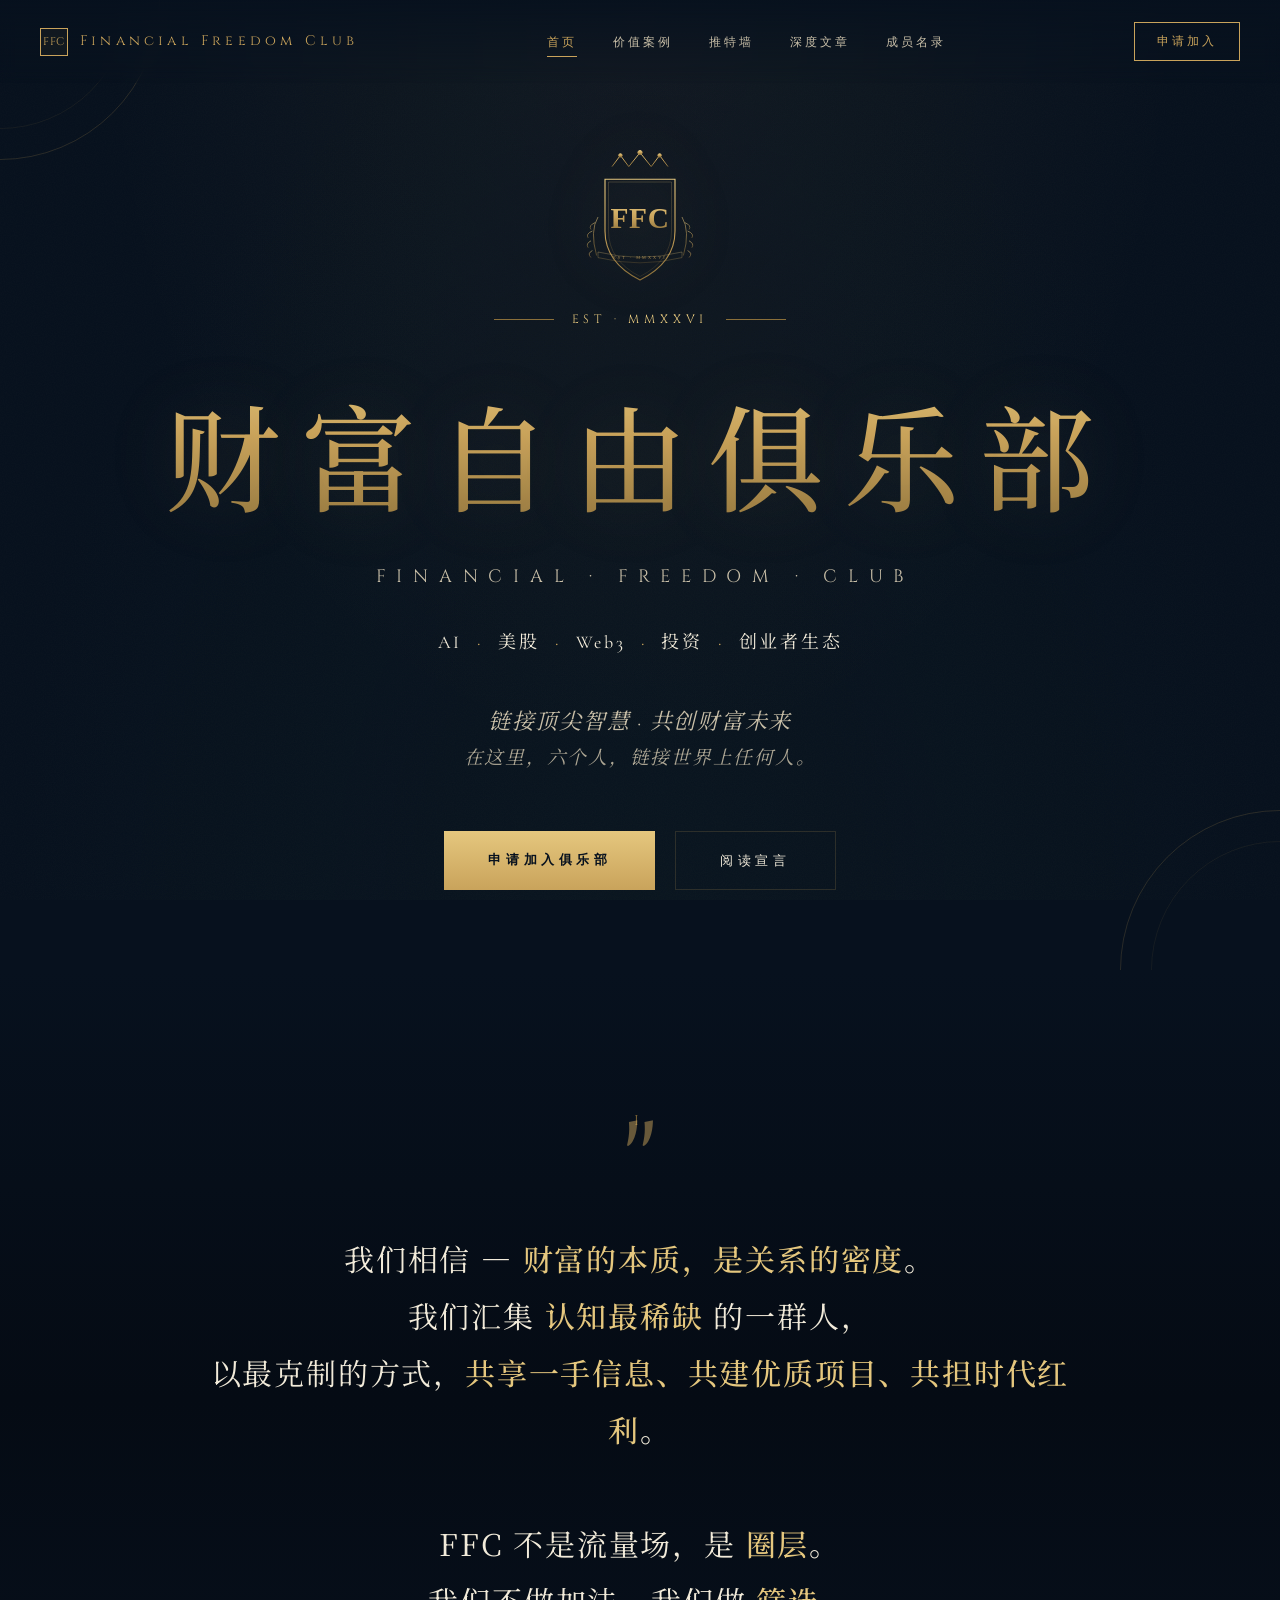
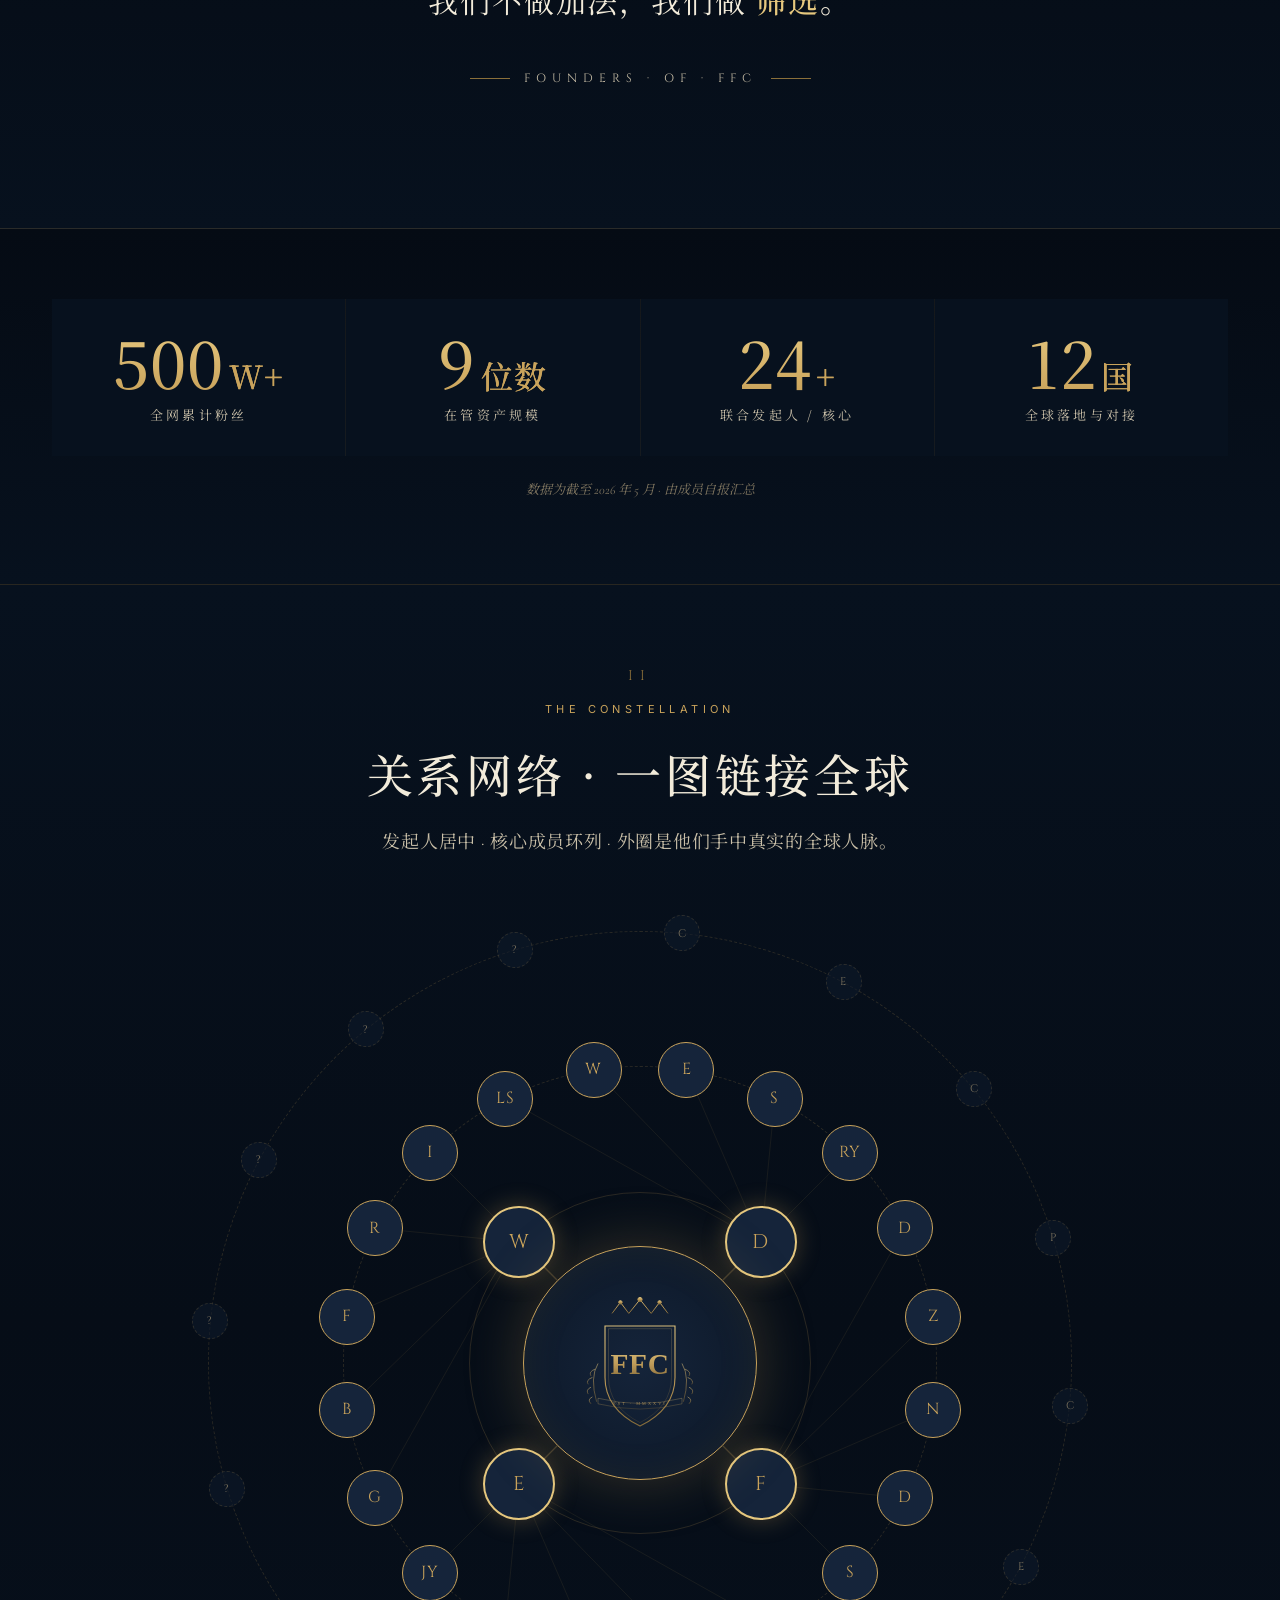
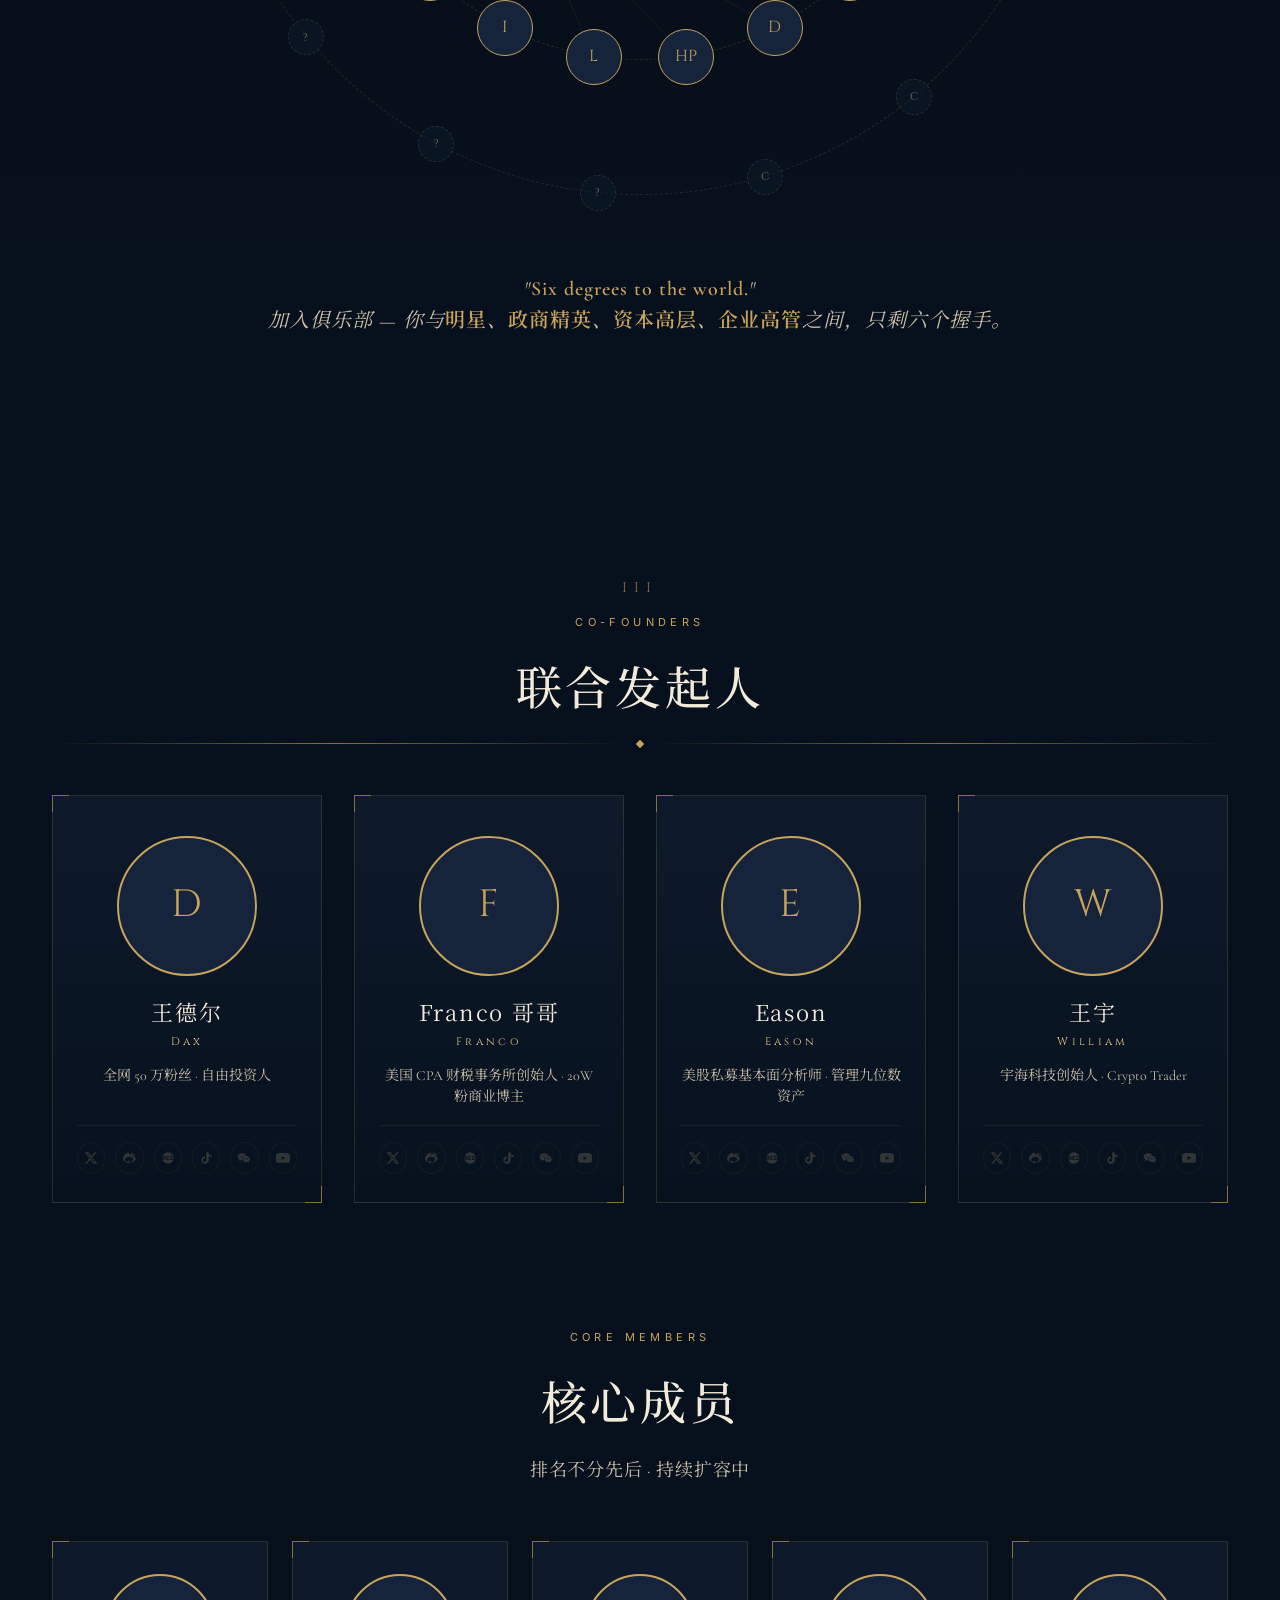
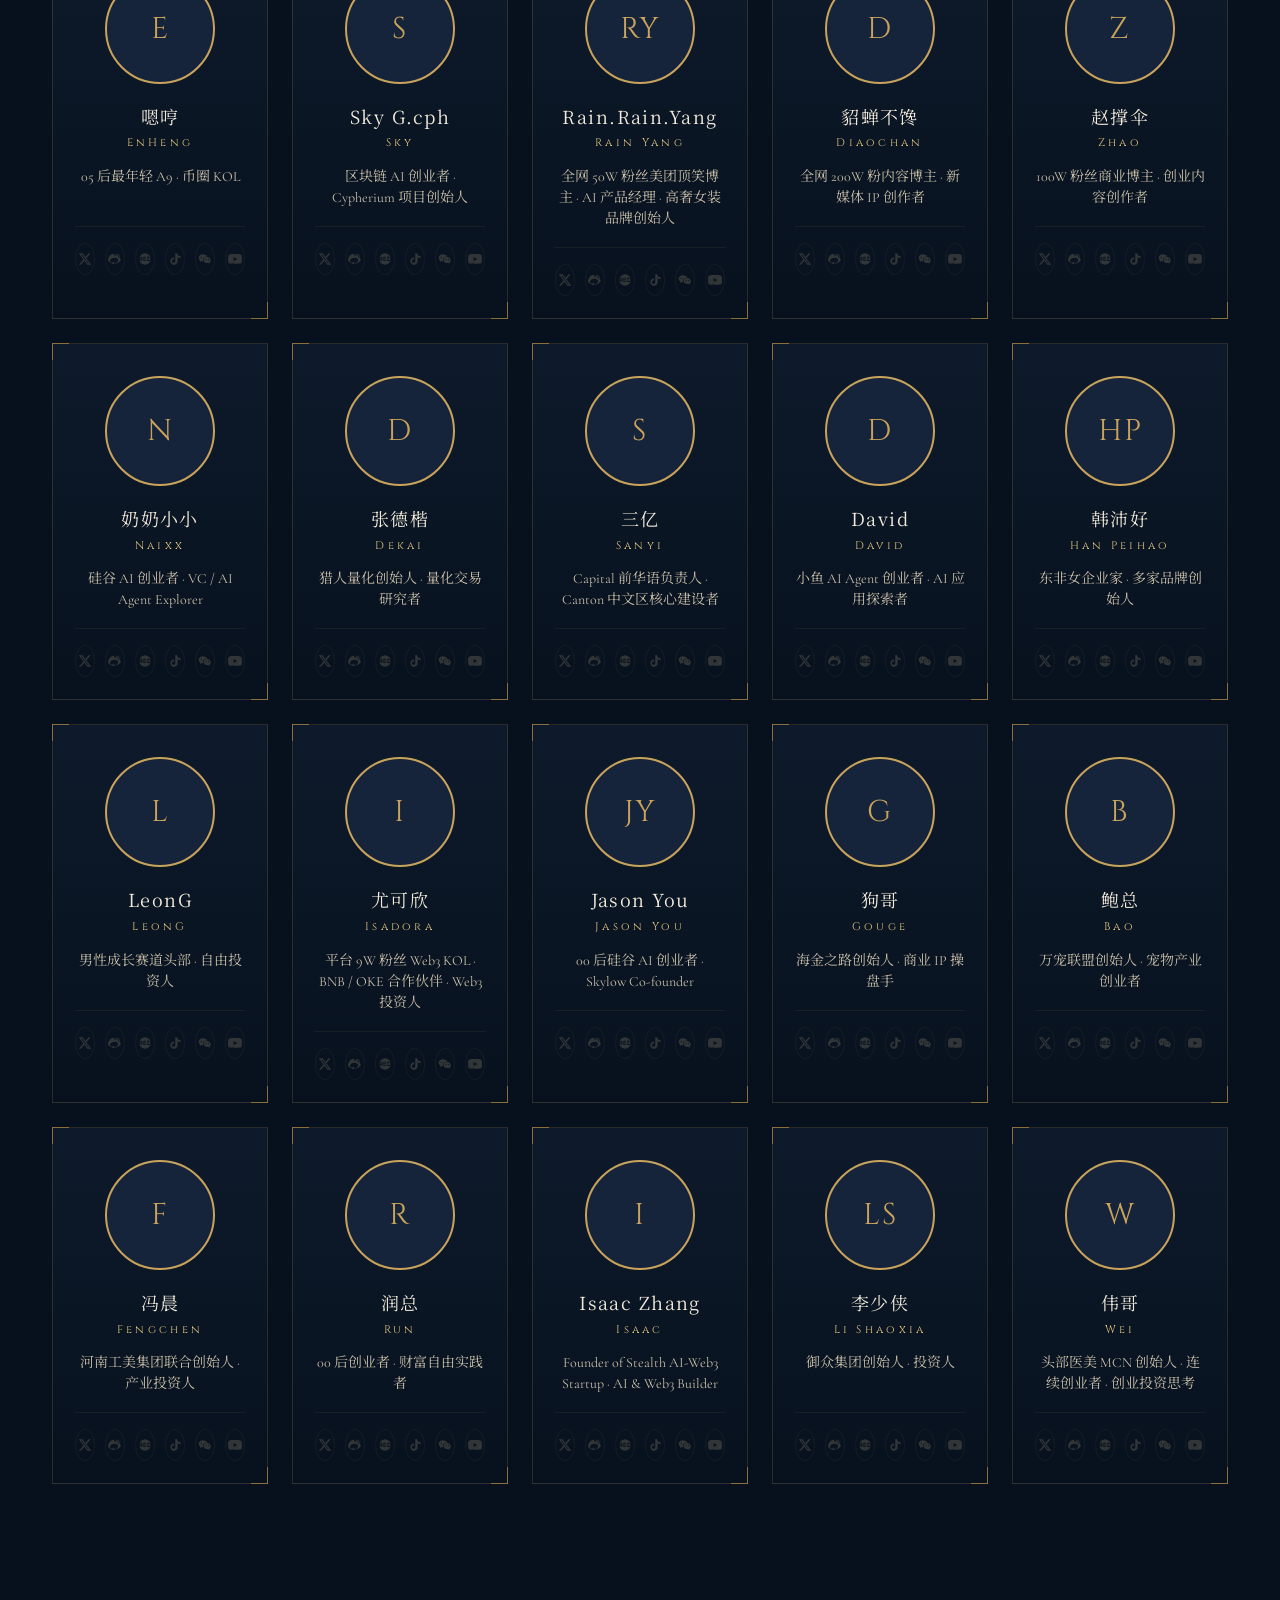
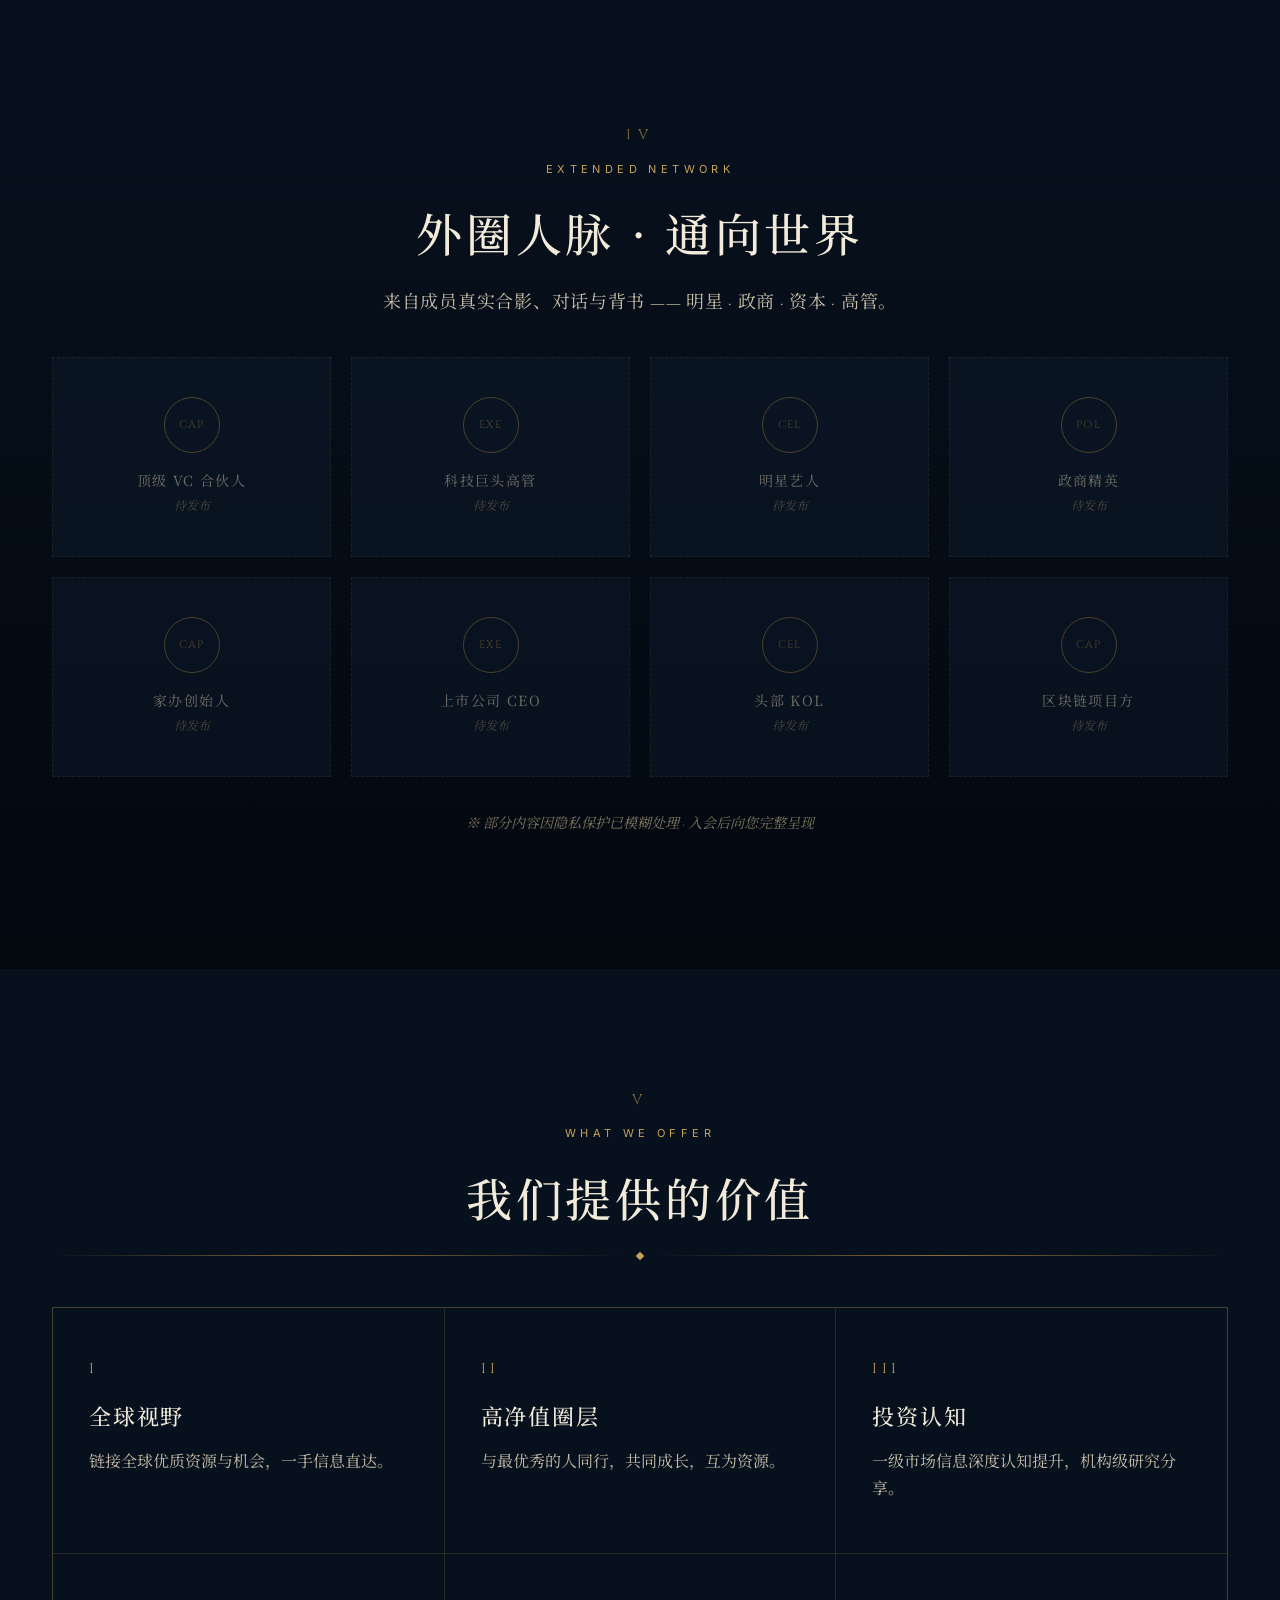
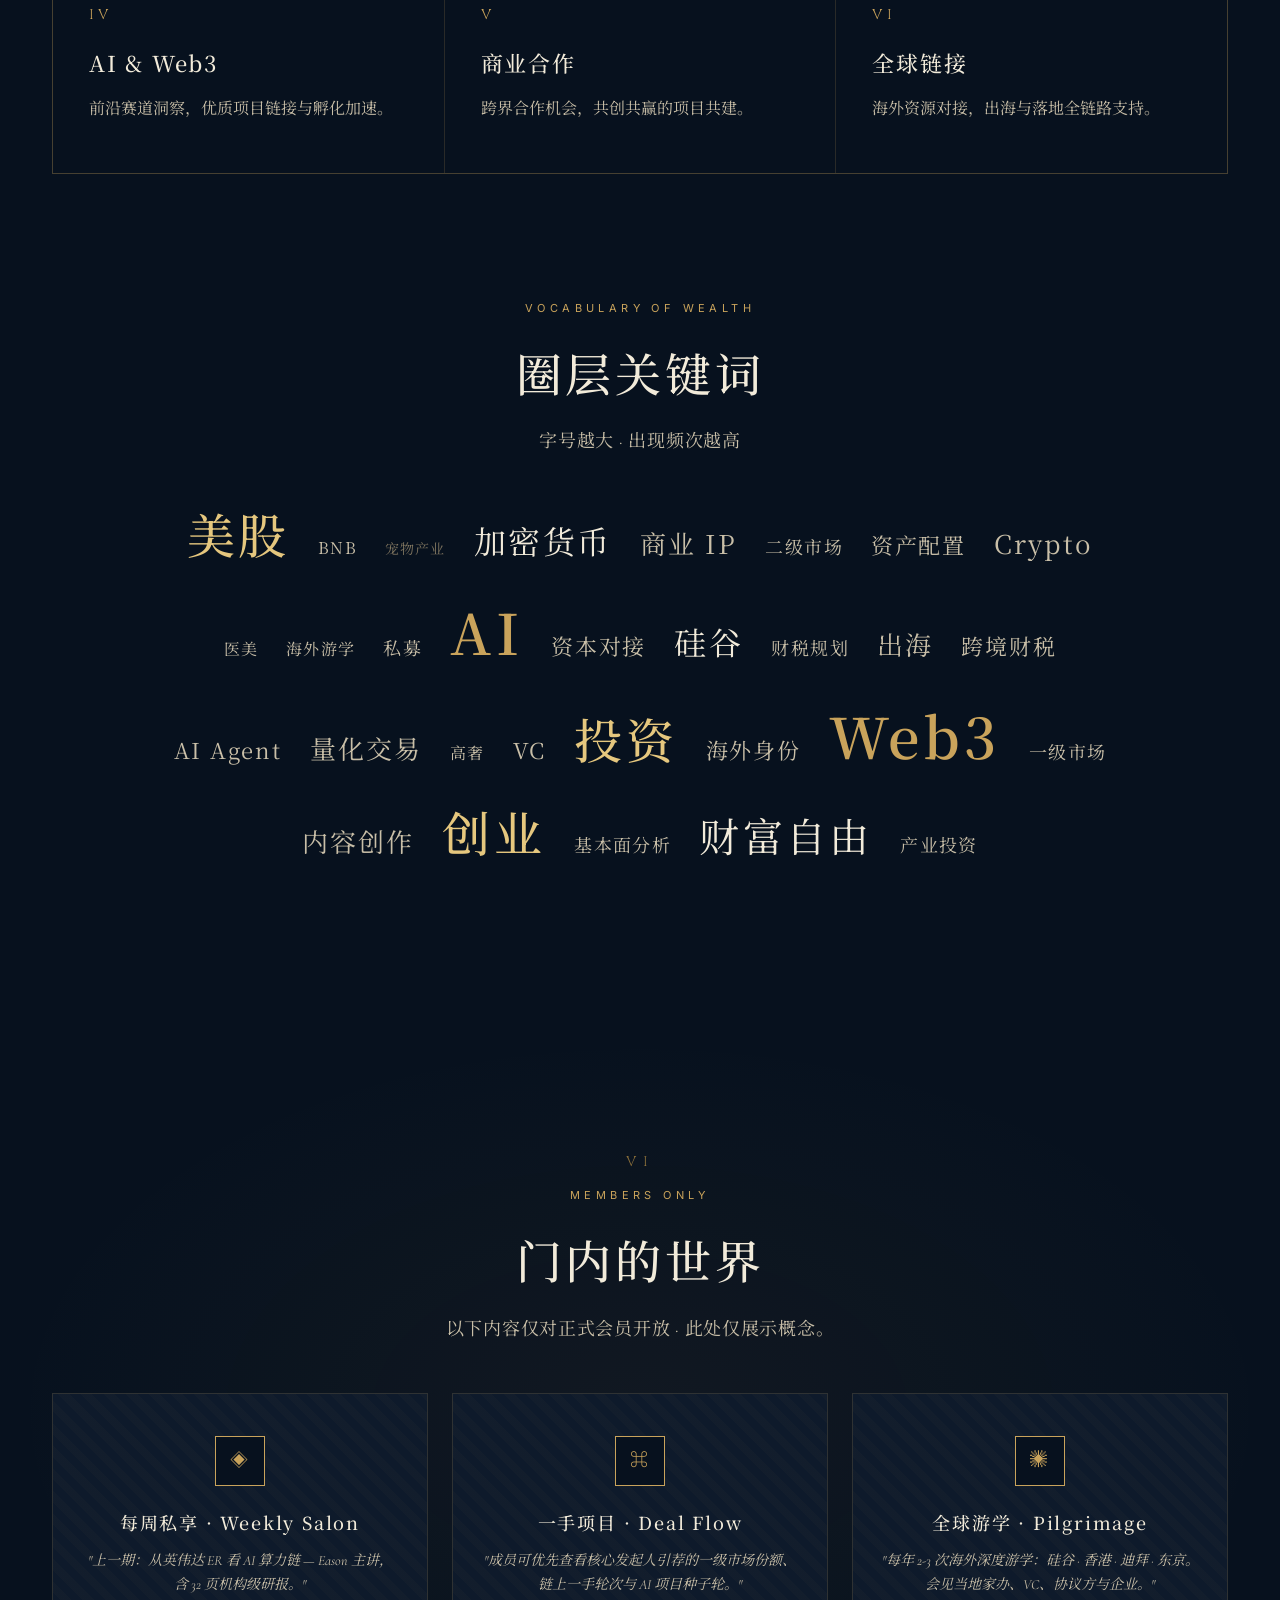
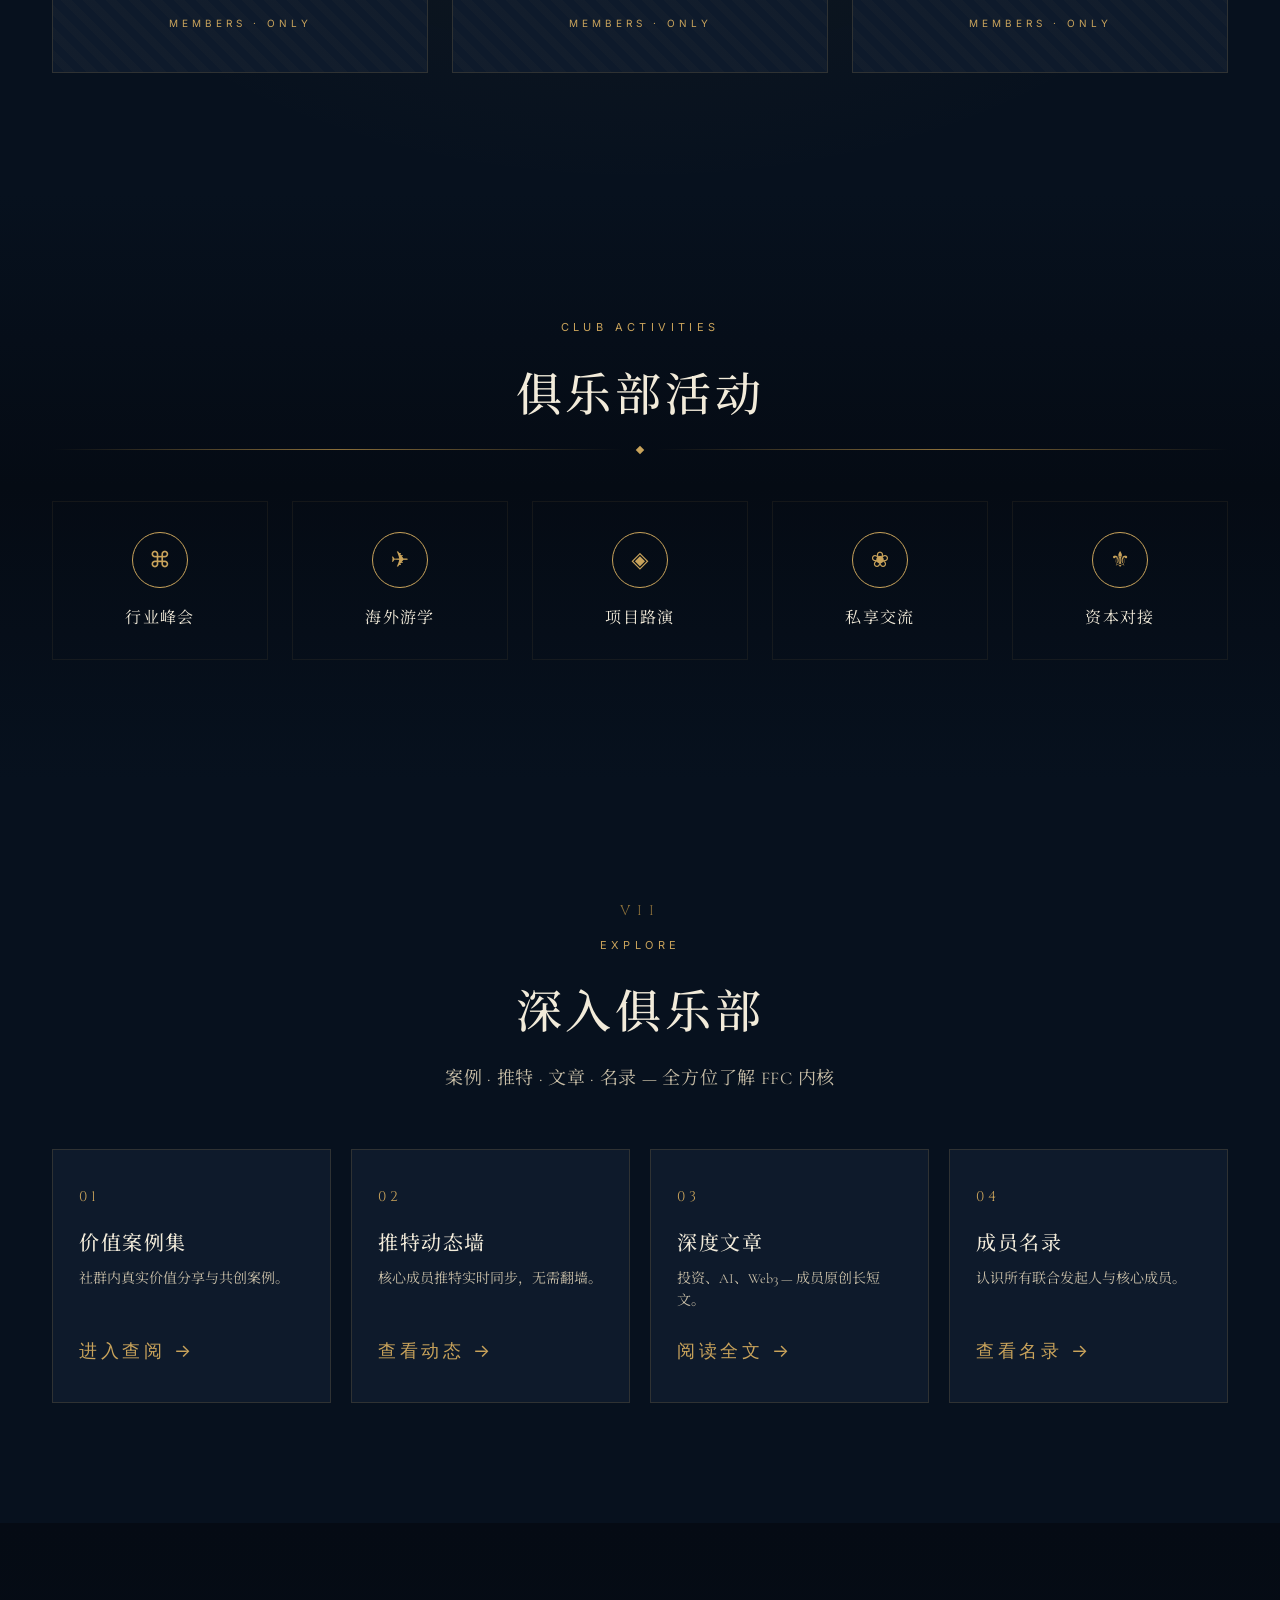
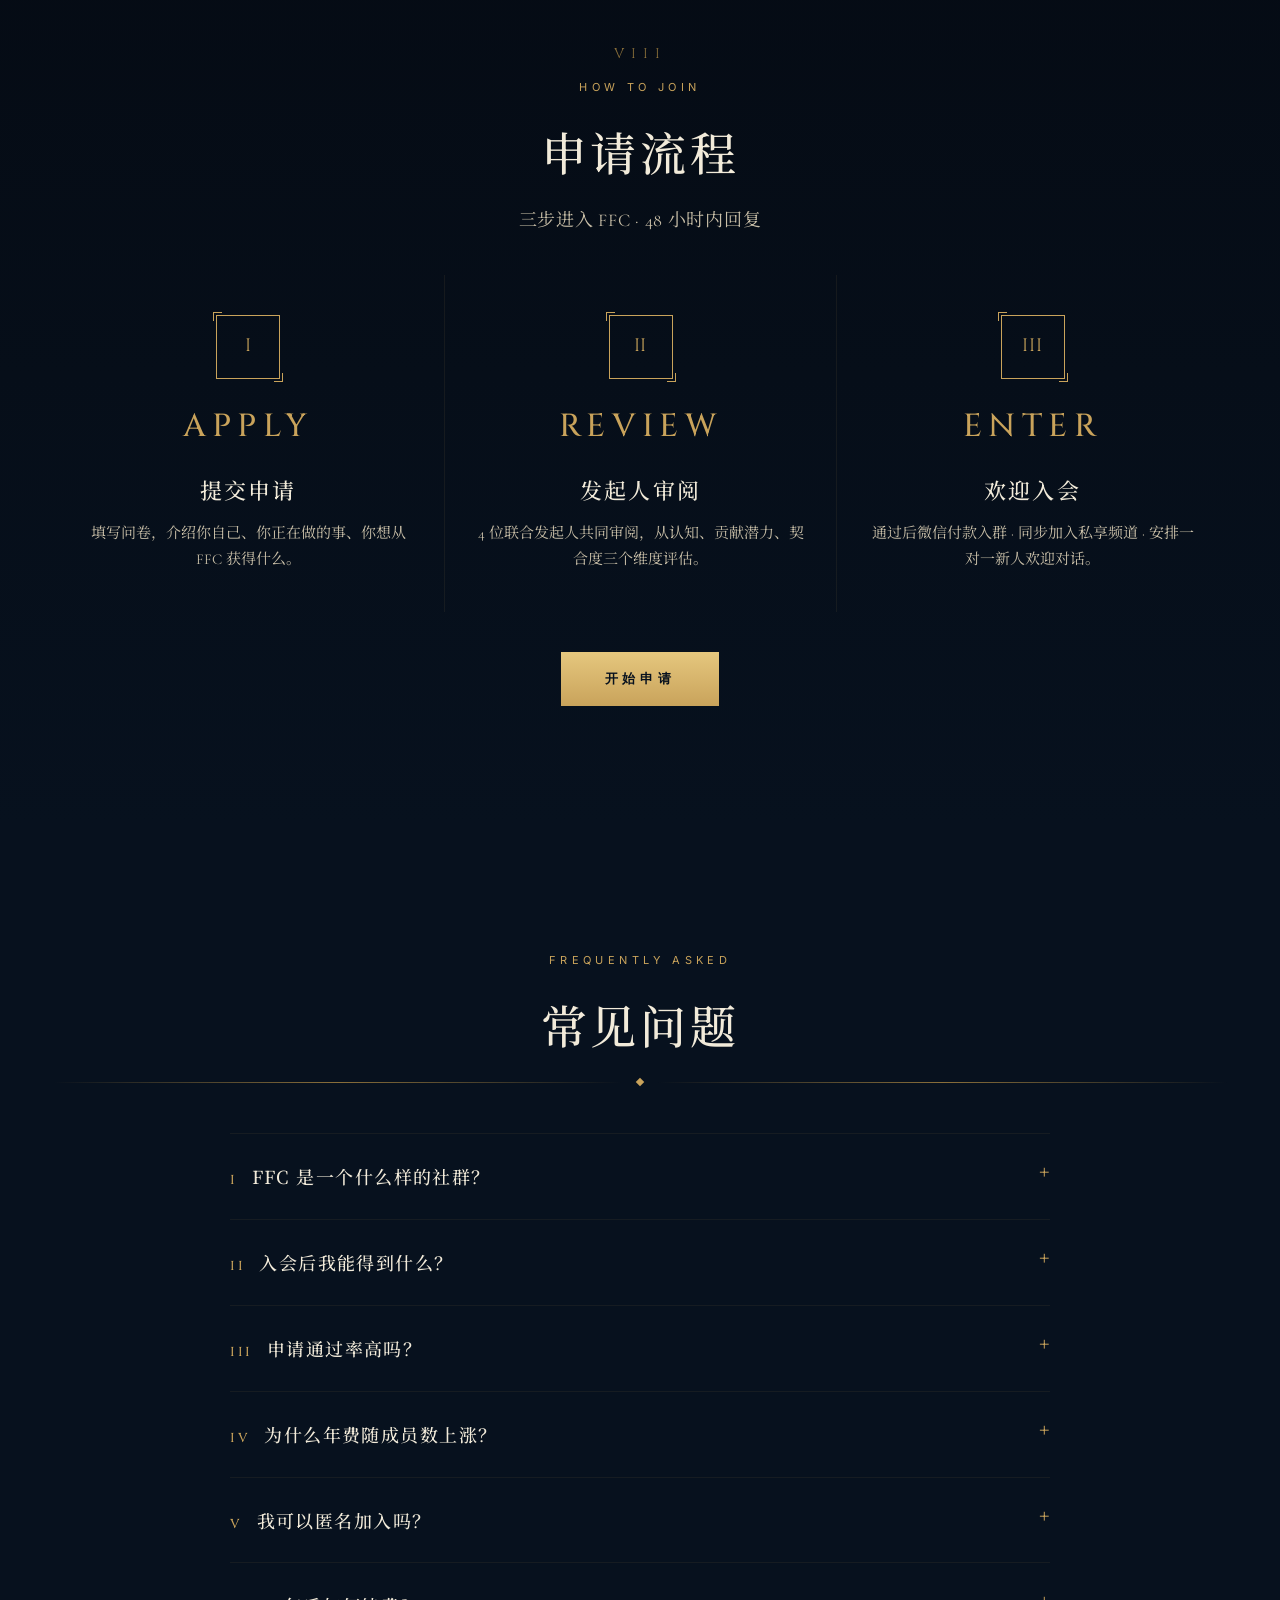
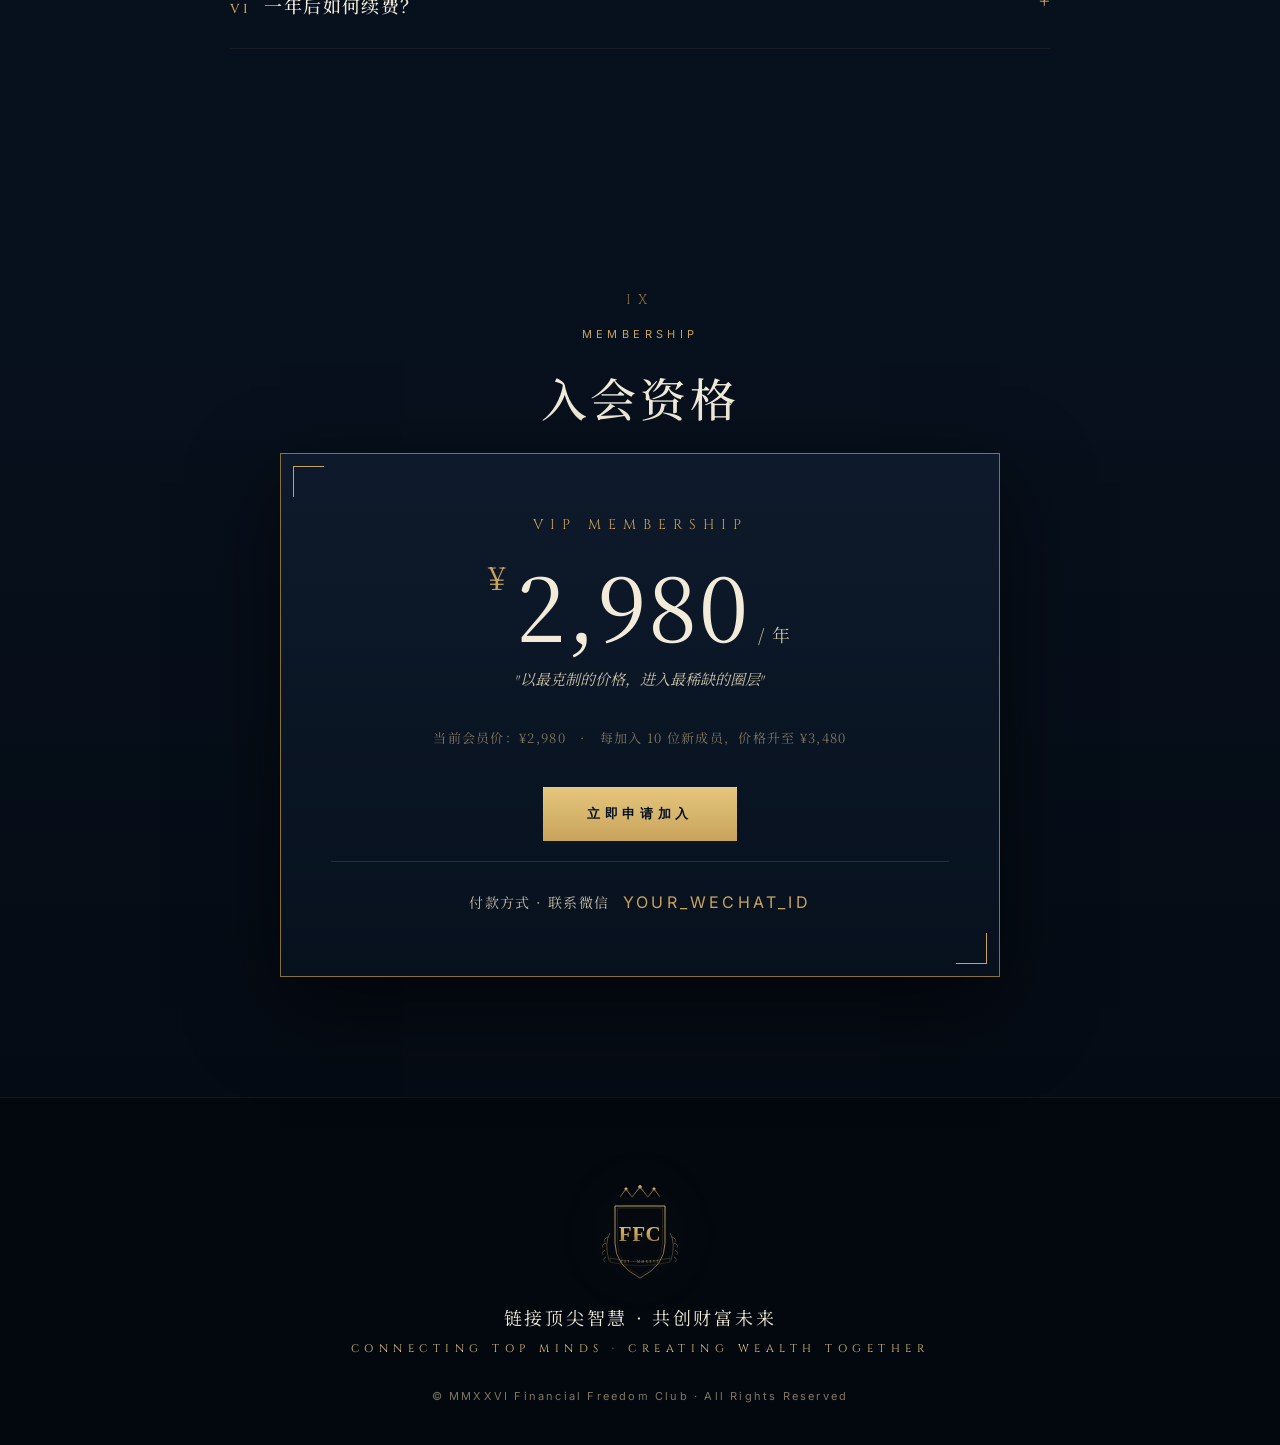
==== index.html @ 44ab6e39 "Initial commit: FFC landing page v1" ====
<!DOCTYPE html>
<html lang="zh-CN">
<head>
<meta charset="UTF-8" />
<meta name="viewport" content="width=device-width, initial-scale=1.0, viewport-fit=cover" />
<title>财富自由俱乐部 · Financial Freedom Club</title>
<meta name="description" content="AI · 美股 · Web3 · 投资 · 创业者生态 — 链接顶尖智慧，共创财富未来。六个人，链接世界上任何人。" />
<meta property="og:title" content="财富自由俱乐部 · Financial Freedom Club" />
<meta property="og:description" content="加入 FFC，六个人链接世界上任何人。" />
<meta property="og:type" content="website" />
<link rel="icon" type="image/svg+xml" href="assets/favicon.svg" />
<link rel="preconnect" href="https://fonts.googleapis.com">
<link rel="preconnect" href="https://fonts.gstatic.com" crossorigin>
<link href="https://fonts.googleapis.com/css2?family=Cinzel:wght@400;500;600&family=Cormorant+Garamond:ital,wght@0,400;0,500;0,600;1,400;1,500&family=Inter:wght@400;500;600&family=Noto+Serif+SC:wght@400;500;600;700&display=swap" rel="stylesheet">
<link rel="stylesheet" href="assets/style.css" />
<link rel="stylesheet" href="assets/subpage.css" />
</head>
<body>

<div class="bg-grain"></div>

<!-- ============ NAV (shared across views) ============ -->
<nav id="nav" class="nav">
  <a href="#home" class="nav-brand" style="text-decoration:none;">
    <div class="nav-brand-mark">FFC</div>
    <span>Financial Freedom Club</span>
  </a>
  <div class="nav-links">
    <a href="#home">首页</a>
    <a href="#cases">价值案例</a>
    <a href="#twitter">推特墙</a>
    <a href="#articles">深度文章</a>
    <a href="#members">成员名录</a>
  </div>
  <button class="nav-cta" data-apply>申请加入</button>
  <button class="nav-burger" aria-label="menu">☰</button>
</nav>

<!-- ============================================================ -->
<!-- VIEW: HOME                                                    -->
<!-- ============================================================ -->
<div class="view" data-view="home">

<!-- HERO -->
<section class="hero">
  <div class="hero-flourish tl"></div>
  <div class="hero-flourish br"></div>
  <div class="container">
    <img src="assets/crest.svg" alt="FFC Crest" class="crest crest--lg" />
    <div class="hero-line">
      <span class="rule"></span>
      <span style="font-family:var(--font-display);color:var(--gold-2);letter-spacing:0.4em;font-size:12px;">EST · MMXXVI</span>
      <span class="rule"></span>
    </div>
    <h1 class="hero-title">财富自由俱乐部</h1>
    <div class="hero-en">FINANCIAL · FREEDOM · CLUB</div>
    <div class="hero-tags">
      <span>AI</span><span>美股</span><span>Web3</span><span>投资</span><span>创业者生态</span>
    </div>
    <p class="hero-tagline">
      链接顶尖智慧 · 共创财富未来<br/>
      <span style="font-size:0.85em;opacity:0.85;">在这里，六个人，链接世界上任何人。</span>
    </p>
    <div class="hero-ctas">
      <button class="btn-gold" data-apply>申请加入俱乐部</button>
      <a href="#manifesto" class="btn-ghost">阅读宣言</a>
    </div>
  </div>
</section>

<!-- MANIFESTO -->
<section class="manifesto" id="manifesto">
  <div class="container">
    <div class="manifesto-inner">
      <div class="roman-marker">I</div>
      <div class="manifesto-quote-mark">"</div>
      <p class="manifesto-body">
        我们相信 — <em>财富的本质，是关系的密度</em>。<br/>
        我们汇集 <em>认知最稀缺</em> 的一群人，<br/>
        以最克制的方式，<em>共享一手信息、共建优质项目、共担时代红利</em>。<br/><br/>
        FFC 不是流量场，是 <em>圈层</em>。<br/>
        我们不做加法，我们做 <em>筛选</em>。
      </p>
      <div class="manifesto-sig">FOUNDERS · OF · FFC</div>
    </div>
  </div>
</section>

<!-- STAT STRIP -->
<section class="stat-strip">
  <div class="container">
    <div class="stat-grid">
      <div class="stat-cell">
        <div class="stat-num">500<span class="sm">W+</span></div>
        <div class="stat-label">全网累计粉丝</div>
      </div>
      <div class="stat-cell">
        <div class="stat-num">9<span class="sm">位数</span></div>
        <div class="stat-label">在管资产规模</div>
      </div>
      <div class="stat-cell">
        <div class="stat-num">24<span class="sm">+</span></div>
        <div class="stat-label">联合发起人 / 核心</div>
      </div>
      <div class="stat-cell">
        <div class="stat-num">12<span class="sm">国</span></div>
        <div class="stat-label">全球落地与对接</div>
      </div>
    </div>
    <p style="text-align:center;margin-top:24px;font-family:var(--font-serif);font-style:italic;color:var(--bone-3);font-size:13px;">
      数据为截至 2026 年 5 月 · 由成员自报汇总
    </p>
  </div>
</section>

<!-- NETWORK -->
<section class="network" id="network">
  <div class="container">
    <div style="text-align:center;">
      <div class="roman-marker">II</div>
      <div class="section-eyebrow">The Constellation</div>
      <h2 class="section-title">关系网络 · 一图链接全球</h2>
      <p class="section-sub" style="margin:0 auto 56px;">
        发起人居中 · 核心成员环列 · 外圈是他们手中真实的全球人脉。
      </p>
    </div>
    <div class="network-stage" id="network-stage">
      <div class="orbit orbit--inner"></div>
      <div class="orbit orbit--mid"></div>
      <div class="orbit orbit--outer"></div>
      <div class="network-center">
        <img src="assets/crest.svg" alt="" style="width:60%;opacity:0.95;" />
      </div>
    </div>
    <p class="six-degrees">
      "<strong>Six degrees to the world.</strong>"<br/>
      加入俱乐部 — 你与<strong>明星</strong>、<strong>政商精英</strong>、<strong>资本高层</strong>、<strong>企业高管</strong>之间，只剩六个握手。
    </p>
  </div>
</section>

<!-- FOUNDERS -->
<section id="founders">
  <div class="container">
    <div style="text-align:center;">
      <div class="roman-marker">III</div>
      <div class="section-eyebrow">Co-Founders</div>
      <h2 class="section-title">联合发起人</h2>
      <div class="divider-ornament"><span class="diamond"></span></div>
    </div>
    <div class="founders-grid" id="founders-grid"></div>
  </div>
</section>

<!-- MEMBERS -->
<section id="members" style="padding-top:0;">
  <div class="container">
    <div style="text-align:center;">
      <div class="section-eyebrow">Core Members</div>
      <h2 class="section-title">核心成员</h2>
      <p class="section-sub" style="margin:0 auto 56px;">排名不分先后 · 持续扩容中</p>
    </div>
    <div class="members-grid" id="members-grid"></div>
  </div>
</section>

<!-- CONNECTIONS -->
<section class="connections-section" id="connections">
  <div class="container">
    <div style="text-align:center;">
      <div class="roman-marker">IV</div>
      <div class="section-eyebrow">Extended Network</div>
      <h2 class="section-title">外圈人脉 · 通向世界</h2>
      <p class="section-sub" style="margin:0 auto;">
        来自成员真实合影、对话与背书 —— 明星 · 政商 · 资本 · 高管。
      </p>
    </div>
    <div class="connections-grid" id="connections-grid"></div>
    <p style="text-align:center;margin-top:36px;color:var(--bone-3);font-family:var(--font-serif);font-style:italic;font-size:14px;">
      ※ 部分内容因隐私保护已模糊处理 · 入会后向您完整呈现
    </p>
  </div>
</section>

<!-- VALUE -->
<section id="value">
  <div class="container">
    <div style="text-align:center;">
      <div class="roman-marker">V</div>
      <div class="section-eyebrow">What We Offer</div>
      <h2 class="section-title">我们提供的价值</h2>
      <div class="divider-ornament"><span class="diamond"></span></div>
    </div>
    <div class="value-grid">
      <div class="value-cell"><div class="num">I</div><h3>全球视野</h3><p>链接全球优质资源与机会，一手信息直达。</p></div>
      <div class="value-cell"><div class="num">II</div><h3>高净值圈层</h3><p>与最优秀的人同行，共同成长，互为资源。</p></div>
      <div class="value-cell"><div class="num">III</div><h3>投资认知</h3><p>一级市场信息深度认知提升，机构级研究分享。</p></div>
      <div class="value-cell"><div class="num">IV</div><h3>AI & Web3</h3><p>前沿赛道洞察，优质项目链接与孵化加速。</p></div>
      <div class="value-cell"><div class="num">V</div><h3>商业合作</h3><p>跨界合作机会，共创共赢的项目共建。</p></div>
      <div class="value-cell"><div class="num">VI</div><h3>全球链接</h3><p>海外资源对接，出海与落地全链路支持。</p></div>
    </div>
  </div>
</section>

<!-- KEYWORDS -->
<section style="padding-top:0;">
  <div class="container">
    <div style="text-align:center;">
      <div class="section-eyebrow">Vocabulary of Wealth</div>
      <h2 class="section-title">圈层关键词</h2>
      <p class="section-sub" style="margin:0 auto 0;">字号越大 · 出现频次越高</p>
    </div>
    <div class="keywords-cloud" id="keywords-cloud"></div>
  </div>
</section>

<!-- BEHIND THE DOORS -->
<section class="locked-section">
  <div class="container">
    <div style="text-align:center;">
      <div class="roman-marker">VI</div>
      <div class="section-eyebrow">Members Only</div>
      <h2 class="section-title">门内的世界</h2>
      <p class="section-sub" style="margin:0 auto;">以下内容仅对正式会员开放 · 此处仅展示概念。</p>
    </div>
    <div class="locked-grid">
      <div class="locked-card">
        <div class="lock-ico">◈</div>
        <h4>每周私享 · Weekly Salon</h4>
        <p class="tease">"上一期：从英伟达 ER 看 AI 算力链 — Eason 主讲，含 32 页机构级研报。"</p>
        <div class="members-only">MEMBERS · ONLY</div>
      </div>
      <div class="locked-card">
        <div class="lock-ico">⌘</div>
        <h4>一手项目 · Deal Flow</h4>
        <p class="tease">"成员可优先查看核心发起人引荐的一级市场份额、链上一手轮次与 AI 项目种子轮。"</p>
        <div class="members-only">MEMBERS · ONLY</div>
      </div>
      <div class="locked-card">
        <div class="lock-ico">✺</div>
        <h4>全球游学 · Pilgrimage</h4>
        <p class="tease">"每年 2-3 次海外深度游学：硅谷 · 香港 · 迪拜 · 东京。会见当地家办、VC、协议方与企业。"</p>
        <div class="members-only">MEMBERS · ONLY</div>
      </div>
    </div>
  </div>
</section>

<!-- ACTIVITIES -->
<section style="background:linear-gradient(180deg,var(--ink) 0%,#050B14 50%,var(--ink) 100%);">
  <div class="container">
    <div style="text-align:center;">
      <div class="section-eyebrow">Club Activities</div>
      <h2 class="section-title">俱乐部活动</h2>
      <div class="divider-ornament"><span class="diamond"></span></div>
    </div>
    <div class="activities">
      <div class="activity"><div class="ico">⌘</div><div class="name">行业峰会</div></div>
      <div class="activity"><div class="ico">✈</div><div class="name">海外游学</div></div>
      <div class="activity"><div class="ico">◈</div><div class="name">项目路演</div></div>
      <div class="activity"><div class="ico">❀</div><div class="name">私享交流</div></div>
      <div class="activity"><div class="ico">⚜</div><div class="name">资本对接</div></div>
    </div>
  </div>
</section>

<!-- QUICK NAV -->
<section id="explore">
  <div class="container">
    <div style="text-align:center;">
      <div class="roman-marker">VII</div>
      <div class="section-eyebrow">Explore</div>
      <h2 class="section-title">深入俱乐部</h2>
      <p class="section-sub" style="margin:0 auto 56px;">案例 · 推特 · 文章 · 名录 — 全方位了解 FFC 内核</p>
    </div>
    <div class="quicknav-grid" id="quicknav-grid"></div>
  </div>
</section>

<!-- APPLY PROCESS -->
<section style="background:linear-gradient(180deg,#050B14 0%, var(--ink) 100%);">
  <div class="container">
    <div style="text-align:center;">
      <div class="roman-marker">VIII</div>
      <div class="section-eyebrow">How to Join</div>
      <h2 class="section-title">申请流程</h2>
      <p class="section-sub" style="margin:0 auto 30px;">三步进入 FFC · 48 小时内回复</p>
    </div>
    <div class="process-grid">
      <div class="process-step">
        <div class="icon-frame">I</div><div class="roman">APPLY</div>
        <h4>提交申请</h4><p>填写问卷，介绍你自己、你正在做的事、你想从 FFC 获得什么。</p>
      </div>
      <div class="process-step">
        <div class="icon-frame">II</div><div class="roman">REVIEW</div>
        <h4>发起人审阅</h4><p>4 位联合发起人共同审阅，从认知、贡献潜力、契合度三个维度评估。</p>
      </div>
      <div class="process-step">
        <div class="icon-frame">III</div><div class="roman">ENTER</div>
        <h4>欢迎入会</h4><p>通过后微信付款入群 · 同步加入私享频道 · 安排一对一新人欢迎对话。</p>
      </div>
    </div>
    <div style="text-align:center;margin-top:30px;">
      <button class="btn-gold" data-apply>开始申请</button>
    </div>
  </div>
</section>

<!-- FAQ -->
<section id="faq">
  <div class="container">
    <div style="text-align:center;">
      <div class="section-eyebrow">Frequently Asked</div>
      <h2 class="section-title">常见问题</h2>
      <div class="divider-ornament"><span class="diamond"></span></div>
    </div>
    <div class="faq-list">
      <div class="faq-item">
        <div class="faq-head"><p class="faq-q"><span class="num">I</span> FFC 是一个什么样的社群？</p><span class="faq-toggle">+</span></div>
        <p class="faq-a">FFC 是一个聚焦 AI、美股、Web3、投资与创业的高净值认知共同体。由 4 位联合发起人共建，核心成员均为各赛道一线从业者。我们不做流量场，只做圈层筛选。</p>
      </div>
      <div class="faq-item">
        <div class="faq-head"><p class="faq-q"><span class="num">II</span> 入会后我能得到什么？</p><span class="faq-toggle">+</span></div>
        <p class="faq-a">每周私享分享、一手项目 Deal Flow、全球游学（硅谷/香港/迪拜/东京等）、跨界商业对接、机构级研报。所有资源以"贡献者获得最多"为原则流转。</p>
      </div>
      <div class="faq-item">
        <div class="faq-head"><p class="faq-q"><span class="num">III</span> 申请通过率高吗？</p><span class="faq-toggle">+</span></div>
        <p class="faq-a">我们更看重「契合度」而非「履历」。4 位发起人会从认知深度、可能贡献、价值观契合三个维度联合审阅，48 小时内回复。被婉拒并不代表你不够好，只代表当下不合适。</p>
      </div>
      <div class="faq-item">
        <div class="faq-head"><p class="faq-q"><span class="num">IV</span> 为什么年费随成员数上涨？</p><span class="faq-toggle">+</span></div>
        <p class="faq-a">圈层价值与稀缺度正相关。早期加入者获得最低价格与最高密度的关系收益 — 这也是对最先认可 FFC 的人最直接的回报。</p>
      </div>
      <div class="faq-item">
        <div class="faq-head"><p class="faq-q"><span class="num">V</span> 我可以匿名加入吗？</p><span class="faq-toggle">+</span></div>
        <p class="faq-a">不可以。圈层信任建立在身份透明之上。但我们承诺所有会员身份信息仅在俱乐部内可见，对外严格保密。</p>
      </div>
      <div class="faq-item">
        <div class="faq-head"><p class="faq-q"><span class="num">VI</span> 一年后如何续费？</p><span class="faq-toggle">+</span></div>
        <p class="faq-a">续费按届时的会员价执行 — 即你早一年加入，你的"心理锚价"永远低于后入会者。活跃贡献者享有续费优惠机制。</p>
      </div>
    </div>
  </div>
</section>

<!-- PRICING -->
<section class="pricing-section" id="pricing">
  <div class="container">
    <div style="text-align:center;">
      <div class="roman-marker">IX</div>
      <div class="section-eyebrow">Membership</div>
      <h2 class="section-title">入会资格</h2>
    </div>
    <div class="pricing-card">
      <div class="pricing-tier">VIP MEMBERSHIP</div>
      <div class="pricing-amount" id="price-amount"></div>
      <p class="pricing-note">"以最克制的价格，进入最稀缺的圈层"</p>
      <div class="pricing-rule" id="price-rule"></div>
      <button class="btn-gold" data-apply style="margin: 8px 0 20px;">立即申请加入</button>
      <div class="pricing-contact">付款方式 · 联系微信 <span class="wechat-id" id="price-wechat"></span></div>
    </div>
  </div>
</section>

</div><!-- /VIEW: HOME -->


<!-- ============================================================ -->
<!-- VIEW: CASES                                                   -->
<!-- ============================================================ -->
<div class="view" data-view="cases" hidden>
  <section class="sub-hero">
    <div class="container">
      <div class="crown-mini">CHAPTER · 01</div>
      <h1>价值案例集</h1>
      <div class="en">VALUE · CASES</div>
      <p>"被链接的瞬间，价值已经开始流动。"<br/>这里收录俱乐部内真实发生的价值共创、资源对接与项目共建案例。</p>
      <a href="#home" class="back-link">← 返回首页</a>
    </div>
  </section>
  <section>
    <div class="container">
      <div class="placeholder-block">
        <div class="seal">PENDING</div>
        <h3>案例素材整理中</h3>
        <p>等你上传截图与文字记录后，我会按时间线 / 主题分组排版。建议每个案例包含：</p>
        <ul class="checklist">
          <li>事件简述（一句话）</li>
          <li>参与成员（脱敏可选）</li>
          <li>价值结果（融资、对接、客户、认知）</li>
          <li>聊天 / 合影截图（可打码）</li>
        </ul>
        <p style="margin-top:24px;font-size:13px;color:var(--bone-3);">把素材丢到 <code style="color:var(--gold-2);">/cases/</code> 文件夹即可。</p>
      </div>
    </div>
  </section>
</div><!-- /VIEW: CASES -->


<!-- ============================================================ -->
<!-- VIEW: TWITTER                                                 -->
<!-- ============================================================ -->
<div class="view" data-view="twitter" hidden>
  <section class="sub-hero">
    <div class="container">
      <div class="crown-mini">CHAPTER · 02</div>
      <h1>推特动态墙</h1>
      <div class="en">TWITTER · SYNC</div>
      <p>"墙外的声音，在墙内同步发声。"<br/>核心大佬的 X / Twitter 实时同步 — 国内成员无需翻墙，也能第一时间读到一线观点。</p>
      <a href="#home" class="back-link">← 返回首页</a>
    </div>
  </section>
  <section>
    <div class="container">
      <div class="placeholder-block">
        <div class="seal">SOON</div>
        <h3>抓取管道搭建中</h3>
        <p>无服务器阶段建议三种方案，确认后我直接接入：</p>
        <ul class="checklist">
          <li><strong>RSSHub</strong> 自部署节点 + 前端 fetch 渲染（最稳）</li>
          <li><strong>Nitter</strong> 公共实例镜像（零成本，可能限速）</li>
          <li><strong>定时脚本</strong> + GitHub Actions 抓取到 JSON（推荐，可缓存）</li>
        </ul>
        <p style="margin-top:24px;font-size:13px;color:var(--bone-3);">先告诉我哪几位核心大佬的 X 账号优先抓取，我配置好 feed 列表。</p>
      </div>
      <div class="feed-grid">
        <div class="feed-card">
          <div class="author"><div class="avatar">DX</div><div><div class="name">王德尔 Dax</div><div class="handle">@dax · 占位</div></div></div>
          <div class="content">这里将自动展示成员最新推文，含图片、引用、转发标记。</div>
          <div class="meta">2026 · 5 · 24　·　12.3K 阅读</div>
        </div>
        <div class="feed-card">
          <div class="author"><div class="avatar">FR</div><div><div class="name">Franco 哥哥</div><div class="handle">@franco · 占位</div></div></div>
          <div class="content">支持中英双语 · 长推文截断 · 一键跳转原文。</div>
          <div class="meta">2026 · 5 · 23　·　8.7K 阅读</div>
        </div>
        <div class="feed-card">
          <div class="author"><div class="avatar">ES</div><div><div class="name">Eason</div><div class="handle">@eason · 占位</div></div></div>
          <div class="content">支持按关键词、时间、作者筛选。投资 / AI / Web3 tag 自动分类。</div>
          <div class="meta">2026 · 5 · 22　·　5.4K 阅读</div>
        </div>
      </div>
    </div>
  </section>
</div><!-- /VIEW: TWITTER -->


<!-- ============================================================ -->
<!-- VIEW: ARTICLES                                                -->
<!-- ============================================================ -->
<div class="view" data-view="articles" hidden>
  <section class="sub-hero">
    <div class="container">
      <div class="crown-mini">CHAPTER · 03</div>
      <h1>深度文章</h1>
      <div class="en">DEEP · READS</div>
      <p>"投资 · AI · Web3 — 一线实践者的长短思考。"<br/>由俱乐部成员原创撰写，编辑后发布。</p>
      <a href="#home" class="back-link">← 返回首页</a>
    </div>
  </section>
  <section>
    <div class="container">
      <div class="placeholder-block">
        <div class="seal">DRAFT</div>
        <h3>建议接入 Notion 作为内容后台</h3>
        <p>飞书也可，但 Notion 的 Database + 公开页面 + API 同步更适合做"作者署名 · 标签筛选 · 阅读体验"。<br/>方案确认后我会接上：</p>
        <ul class="checklist">
          <li>Notion Database → 公开链接 / 自托管渲染</li>
          <li>按作者、标签（投资 / AI / Web3 / 创业）筛选</li>
          <li>长文阅读页 + 短文流瀑布</li>
          <li>RSS 订阅出口</li>
        </ul>
      </div>
      <div class="feed-grid">
        <div class="feed-card">
          <div class="author"><div class="avatar">ES</div><div><div class="name">Eason</div><div class="handle">美股 · 基本面</div></div></div>
          <div class="content"><strong style="color:var(--gold);font-family:var(--font-cn);font-size:17px;display:block;margin-bottom:6px;">英伟达的护城河，正在被谁悄悄填平</strong>占位摘要 — 一篇关于 AI 算力链条上下游的深度复盘…</div>
          <div class="meta">2026 · 5 · 20　·　8 分钟阅读</div>
        </div>
        <div class="feed-card">
          <div class="author"><div class="avatar">SK</div><div><div class="name">Sky G.cph</div><div class="handle">区块链 · AI</div></div></div>
          <div class="content"><strong style="color:var(--gold);font-family:var(--font-cn);font-size:17px;display:block;margin-bottom:6px;">当 AI Agent 跑在链上：Cypherium 的设计取舍</strong>占位摘要 — 从共识层到执行层的技术决策…</div>
          <div class="meta">2026 · 5 · 18　·　12 分钟阅读</div>
        </div>
        <div class="feed-card">
          <div class="author"><div class="avatar">FR</div><div><div class="name">Franco 哥哥</div><div class="handle">财税 · 跨境</div></div></div>
          <div class="content"><strong style="color:var(--gold);font-family:var(--font-cn);font-size:17px;display:block;margin-bottom:6px;">高净值身份规划：2026 年最值得布局的三条路径</strong>占位摘要 — CRS / FATCA 之后的真实选择…</div>
          <div class="meta">2026 · 5 · 15　·　15 分钟阅读</div>
        </div>
      </div>
    </div>
  </section>
</div><!-- /VIEW: ARTICLES -->


<!-- ============ FOOTER (shared) ============ -->
<footer class="footer">
  <img src="assets/crest.svg" alt="" class="crest" />
  <div class="motto">链接顶尖智慧 · 共创财富未来</div>
  <div class="motto-en">CONNECTING TOP MINDS · CREATING WEALTH TOGETHER</div>
  <div class="legal">© MMXXVI Financial Freedom Club · All Rights Reserved</div>
</footer>

<!-- ============ APPLY MODAL ============ -->
<div class="modal-backdrop" id="apply-modal">
  <div class="modal">
    <button class="modal-close" id="apply-close" aria-label="close">×</button>
    <h2>申请加入 FFC</h2>
    <div class="modal-sub">填写问卷 · 我们将于 48 小时内回复</div>
    <iframe class="modal-iframe" id="apply-iframe" style="display:none;"></iframe>
    <div class="modal-fallback" id="apply-fallback">
      <p style="font-style:italic;color:var(--bone-2);">问卷正在搭建中，请通过微信直接申请：</p>
      <div class="qr">微信二维码<br/>待替换</div>
      <p>添加微信　<strong style="color:var(--gold);user-select:all;" id="apply-wechat-fallback"></strong>　备注「FFC 申请」</p>
    </div>
  </div>
</div>

<!-- ============ ADMIN PANEL ============ -->
<div class="admin-panel" id="admin-panel">
  <h4>FFC · 后台预览</h4>
  <label>起始价格 (basePrice)</label><input id="admin-base" type="number" />
  <label>每段涨幅 (increment)</label><input id="admin-increment" type="number" />
  <label>已触发涨价次数 (memberBlocks)</label><input id="admin-blocks" type="number" />
  <label>付款微信</label><input id="admin-wechat" type="text" />
  <label>飞书问卷 URL</label><input id="admin-form" type="text" />
  <div class="preview" id="admin-preview"></div>
  <div class="row">
    <button id="admin-apply">应用预览</button>
    <button id="admin-reset" class="secondary">还原</button>
  </div>
  <p style="font-size:10px;color:var(--bone-3);margin-top:10px;letter-spacing:0.05em;line-height:1.5;">
    预览仅本浏览器生效。全员生效请同步到 <code style="color:var(--gold-2);">assets/data.js</code> 的 <code style="color:var(--gold-2);">FFC_PRICING</code>。
  </p>
</div>

<script src="assets/data.js"></script>
<script src="assets/app.js"></script>
<script>
  document.addEventListener('DOMContentLoaded', () => {
    const el = document.getElementById('apply-wechat-fallback');
    if (el && window.FFC_PRICING) el.textContent = window.FFC_PRICING.wechatId;
  });
</script>

</body>
</html>
---- assets/style.css ----
/* ============================================================
   FFC · Financial Freedom Club
   Old Money · World-Class Luxury Theme
   ============================================================ */

:root {
  /* Old money palette — restrained, not flashy */
  --ink:           #07111E;   /* deep ink navy, primary bg */
  --ink-2:         #0E1A2B;   /* card bg */
  --ink-3:         #15243A;   /* hover / elevated */
  --bone:          #F2EBDA;   /* warm ivory text */
  --bone-2:        #C9BFA8;   /* muted ivory */
  --bone-3:        #807660;   /* dim ivory */
  --gold:          #C9A35B;   /* brushed champagne gold */
  --gold-2:        #E5C77E;   /* highlight gold */
  --gold-3:        #8A6F3A;   /* deep antique gold */
  --emerald:       #1E3A2E;   /* heritage emerald */
  --bordeaux:      #4A1F1F;   /* deep wine accent */
  --line:          rgba(201, 163, 91, 0.18);
  --line-2:        rgba(201, 163, 91, 0.08);
  --shadow-deep:   0 30px 80px rgba(0,0,0,0.55);
  --shadow-glow:   0 0 0 1px var(--line), 0 20px 50px rgba(0,0,0,0.45);

  --font-serif:    'Cormorant Garamond', 'Noto Serif SC', 'Songti SC', Georgia, serif;
  --font-display:  'Cinzel', 'Cormorant Garamond', 'Noto Serif SC', serif;
  --font-sans:     'Inter', 'PingFang SC', 'Helvetica Neue', system-ui, sans-serif;
  --font-cn:       'Noto Serif SC', 'Songti SC', 'STSong', serif;
}

* { box-sizing: border-box; }
html, body {
  margin: 0;
  padding: 0;
  background: var(--ink);
  color: var(--bone);
  font-family: var(--font-sans);
  font-size: 16px;
  line-height: 1.6;
  -webkit-font-smoothing: antialiased;
  -moz-osx-font-smoothing: grayscale;
  overflow-x: hidden;
}

img { max-width: 100%; display: block; }
a { color: var(--gold-2); text-decoration: none; transition: color .25s ease; }
a:hover { color: var(--gold); }

/* ============== Background ornaments ============== */
.bg-grain {
  position: fixed; inset: 0; pointer-events: none; z-index: 0;
  background-image:
    radial-gradient(ellipse at top, rgba(201,163,91,0.06), transparent 60%),
    radial-gradient(ellipse at bottom, rgba(30,58,46,0.10), transparent 70%);
  opacity: 0.9;
}
.bg-grain::after {
  content: ""; position: absolute; inset: 0;
  background-image: url("data:image/svg+xml;utf8,<svg xmlns='http://www.w3.org/2000/svg' width='200' height='200'><filter id='n'><feTurbulence type='fractalNoise' baseFrequency='0.9' numOctaves='2' stitchTiles='stitch'/><feColorMatrix values='0 0 0 0 0.79  0 0 0 0 0.64  0 0 0 0 0.36  0 0 0 0.06 0'/></filter><rect width='100%' height='100%' filter='url(%23n)'/></svg>");
  mix-blend-mode: overlay;
  opacity: 0.4;
}

/* ============== Layout ============== */
.container { max-width: 1240px; margin: 0 auto; padding: 0 32px; position: relative; z-index: 1; }
section { padding: 120px 0; position: relative; z-index: 1; }
.section-eyebrow {
  display: inline-block;
  font-family: var(--font-sans);
  font-size: 11px;
  letter-spacing: 0.4em;
  text-transform: uppercase;
  color: var(--gold);
  margin-bottom: 18px;
}
.section-title {
  font-family: var(--font-cn);
  font-weight: 500;
  font-size: clamp(28px, 4vw, 46px);
  letter-spacing: 0.08em;
  margin: 0 0 18px;
  color: var(--bone);
}
.section-sub {
  font-family: var(--font-serif);
  font-size: 18px;
  color: var(--bone-2);
  letter-spacing: 0.04em;
  margin-bottom: 56px;
  max-width: 680px;
}
.divider-ornament {
  display: flex; align-items: center; gap: 14px;
  margin: 0 0 48px;
}
.divider-ornament::before,
.divider-ornament::after {
  content: ""; flex: 1; height: 1px;
  background: linear-gradient(90deg, transparent, var(--gold-3), transparent);
}
.divider-ornament .diamond {
  width: 6px; height: 6px;
  background: var(--gold);
  transform: rotate(45deg);
}

/* ============== Top Nav ============== */
.nav {
  position: fixed; top: 0; left: 0; right: 0; z-index: 100;
  padding: 22px 40px;
  display: flex; align-items: center; justify-content: space-between;
  background: linear-gradient(to bottom, rgba(7,17,30,0.92), rgba(7,17,30,0));
  backdrop-filter: blur(8px);
  transition: padding .3s ease, background .3s ease;
}
.nav.scrolled {
  padding: 14px 40px;
  background: rgba(7,17,30,0.95);
  border-bottom: 1px solid var(--line-2);
}
.nav-brand {
  display: flex; align-items: center; gap: 12px;
  font-family: var(--font-display);
  letter-spacing: 0.3em;
  color: var(--gold);
  font-size: 14px;
}
.nav-brand-mark {
  width: 28px; height: 28px;
  border: 1px solid var(--gold);
  display: flex; align-items: center; justify-content: center;
  font-size: 11px; letter-spacing: 0.05em;
  background: rgba(201,163,91,0.05);
}
.nav-links { display: flex; gap: 36px; }
.nav-links a {
  color: var(--bone-2);
  font-size: 12px;
  letter-spacing: 0.25em;
  text-transform: uppercase;
  font-family: var(--font-sans);
}
.nav-links a:hover { color: var(--gold); }
.nav-cta {
  padding: 10px 22px;
  border: 1px solid var(--gold);
  color: var(--gold);
  font-size: 12px;
  letter-spacing: 0.25em;
  text-transform: uppercase;
  background: transparent;
  cursor: pointer;
  transition: all .3s ease;
}
.nav-cta:hover {
  background: var(--gold);
  color: var(--ink);
}
.nav-burger { display: none; background: none; border: none; color: var(--gold); font-size: 24px; cursor: pointer; }

/* ============== Hero ============== */
.hero {
  min-height: 100vh;
  display: flex; align-items: center; justify-content: center;
  text-align: center;
  position: relative;
  padding: 140px 24px 80px;
  overflow: hidden;
}
.hero-crown {
  font-family: var(--font-display);
  color: var(--gold);
  font-size: 32px;
  letter-spacing: 0.3em;
  margin-bottom: 6px;
}
.hero-line { display: flex; align-items: center; justify-content: center; gap: 18px; margin-bottom: 32px; }
.hero-line .rule { height: 1px; width: 60px; background: var(--gold-3); }
.hero-title {
  font-family: var(--font-cn);
  font-weight: 500;
  font-size: clamp(48px, 9vw, 120px);
  letter-spacing: 0.18em;
  margin: 0;
  background: linear-gradient(180deg, var(--gold-2) 0%, var(--gold) 40%, var(--gold-3) 100%);
  -webkit-background-clip: text;
  background-clip: text;
  -webkit-text-fill-color: transparent;
  text-shadow: 0 0 80px rgba(201,163,91,0.15);
}
.hero-en {
  font-family: var(--font-display);
  font-size: clamp(13px, 1.4vw, 18px);
  letter-spacing: 0.6em;
  color: var(--bone-2);
  margin: 18px 0 36px;
  padding-left: 0.6em;
}
.hero-tags {
  display: flex; flex-wrap: wrap; justify-content: center;
  gap: 24px; margin: 28px 0 48px;
  font-family: var(--font-serif);
  font-size: 18px; letter-spacing: 0.15em;
  color: var(--bone);
}
.hero-tags span { position: relative; padding: 0 6px; }
.hero-tags span:not(:last-child)::after {
  content: "·";
  position: absolute; right: -16px; top: 50%; transform: translateY(-50%);
  color: var(--gold);
}
.hero-tagline {
  font-family: var(--font-serif);
  font-size: 22px;
  color: var(--bone-2);
  letter-spacing: 0.08em;
  max-width: 720px;
  margin: 0 auto 56px;
  line-height: 1.6;
  font-style: italic;
}
.hero-ctas { display: flex; gap: 20px; justify-content: center; flex-wrap: wrap; }
.btn-gold {
  padding: 18px 44px;
  background: linear-gradient(180deg, var(--gold-2), var(--gold));
  color: var(--ink);
  border: none;
  font-family: var(--font-sans);
  font-size: 13px;
  font-weight: 600;
  letter-spacing: 0.35em;
  text-transform: uppercase;
  cursor: pointer;
  transition: all .3s ease;
  position: relative;
  overflow: hidden;
}
.btn-gold::before {
  content: ""; position: absolute; inset: 0;
  background: linear-gradient(120deg, transparent, rgba(255,255,255,0.4), transparent);
  transform: translateX(-100%);
  transition: transform .6s ease;
}
.btn-gold:hover::before { transform: translateX(100%); }
.btn-gold:hover { box-shadow: 0 10px 40px rgba(201,163,91,0.4); }
.btn-ghost {
  padding: 18px 44px;
  background: transparent;
  color: var(--bone);
  border: 1px solid var(--line);
  font-family: var(--font-sans);
  font-size: 13px;
  letter-spacing: 0.35em;
  text-transform: uppercase;
  cursor: pointer;
  transition: all .3s ease;
}
.btn-ghost:hover { border-color: var(--gold); color: var(--gold); }

/* Hero gold flourishes */
.hero-flourish {
  position: absolute;
  width: 320px; height: 320px;
  border: 1px solid var(--line);
  border-radius: 50%;
  pointer-events: none;
}
.hero-flourish.tl { top: -160px; left: -160px; }
.hero-flourish.br { bottom: -160px; right: -160px; }
.hero-flourish::before {
  content: ""; position: absolute; inset: 30px;
  border: 1px solid var(--line-2);
  border-radius: 50%;
}

/* ============== Orbital Network ============== */
.network {
  background: linear-gradient(180deg, var(--ink) 0%, #060D17 50%, var(--ink) 100%);
  padding: 80px 0 100px;
  position: relative;
}
.network-stage {
  position: relative;
  width: 100%;
  max-width: 900px;
  aspect-ratio: 1 / 1;
  margin: 0 auto;
}
.orbit {
  position: absolute;
  top: 50%; left: 50%;
  transform: translate(-50%, -50%);
  border: 1px dashed var(--line);
  border-radius: 50%;
  pointer-events: none;
}
.orbit--inner  { width: 38%; height: 38%; border-style: solid; border-color: var(--line); }
.orbit--mid    { width: 66%; height: 66%; }
.orbit--outer  { width: 96%; height: 96%; }

.orbit-label {
  position: absolute;
  top: 50%; left: 50%;
  transform: translateX(-50%);
  background: var(--ink);
  padding: 2px 14px;
  font-family: var(--font-sans);
  font-size: 10px;
  letter-spacing: 0.4em;
  text-transform: uppercase;
  color: var(--gold);
}
.orbit--inner  .orbit-label { top: 0; }
.orbit--mid    .orbit-label { top: 0; }
.orbit--outer  .orbit-label { top: 0; }

.network-center {
  position: absolute; top: 50%; left: 50%;
  transform: translate(-50%, -50%);
  width: 26%; aspect-ratio: 1;
  border-radius: 50%;
  background: radial-gradient(circle, var(--ink-3) 0%, var(--ink-2) 70%);
  display: flex; flex-direction: column; align-items: center; justify-content: center;
  border: 1px solid var(--gold);
  box-shadow: 0 0 60px rgba(201,163,91,0.25), inset 0 0 40px rgba(201,163,91,0.08);
  z-index: 5;
  text-align: center;
}
.network-center .crown {
  font-family: var(--font-display);
  color: var(--gold);
  letter-spacing: 0.3em;
  font-size: clamp(18px, 2.5vw, 28px);
}
.network-center .label {
  font-family: var(--font-cn);
  color: var(--bone);
  font-size: clamp(10px, 1vw, 13px);
  letter-spacing: 0.3em;
  margin-top: 8px;
}

.node {
  position: absolute;
  top: 50%; left: 50%;
  transform: translate(-50%, -50%);
  cursor: pointer;
  z-index: 4;
  transition: transform .3s ease;
}
.node:hover { z-index: 10; }
.node-avatar {
  width: 56px; height: 56px;
  border-radius: 50%;
  background: var(--ink-3);
  border: 1.5px solid var(--gold);
  display: flex; align-items: center; justify-content: center;
  font-family: var(--font-display);
  font-size: 16px;
  color: var(--gold);
  letter-spacing: 0.05em;
  position: relative;
  overflow: hidden;
  transition: all .3s ease;
}
.node-avatar img { width: 100%; height: 100%; object-fit: cover; }
.node:hover .node-avatar {
  border-color: var(--gold-2);
  box-shadow: 0 0 30px rgba(201,163,91,0.6);
  transform: scale(1.15);
}
.node-label {
  position: absolute;
  top: 100%; left: 50%;
  transform: translateX(-50%);
  margin-top: 6px;
  font-family: var(--font-cn);
  font-size: 11px;
  color: var(--bone-2);
  white-space: nowrap;
  letter-spacing: 0.08em;
  opacity: 0;
  transition: opacity .25s ease;
  pointer-events: none;
}
.node:hover .node-label { opacity: 1; color: var(--gold-2); }

.node--founder .node-avatar {
  width: 72px; height: 72px;
  border-width: 2px;
  border-color: var(--gold-2);
  box-shadow: 0 0 24px rgba(201,163,91,0.3);
  font-size: 20px;
}
.node--outer .node-avatar {
  width: 36px; height: 36px;
  border-color: var(--line);
  border-style: dashed;
  color: var(--bone-3);
  background: rgba(14,26,43,0.6);
  font-size: 11px;
}
.node--outer:hover .node-avatar { border-style: solid; }

/* Connecting lines (decorative) */
.network-stage svg.connections {
  position: absolute; inset: 0;
  width: 100%; height: 100%;
  pointer-events: none;
  z-index: 1;
}

@keyframes orbitRotate {
  from { transform: translate(-50%, -50%) rotate(0deg); }
  to   { transform: translate(-50%, -50%) rotate(360deg); }
}
.orbit--mid   { animation: orbitRotate 240s linear infinite; }
.orbit--outer { animation: orbitRotate 360s linear infinite reverse; }

/* Six-degrees caption */
.six-degrees {
  text-align: center;
  margin-top: 60px;
  font-family: var(--font-serif);
  font-style: italic;
  font-size: 20px;
  color: var(--bone-2);
  letter-spacing: 0.05em;
}
.six-degrees strong { color: var(--gold); font-weight: 600; font-style: normal; }

/* ============== Member Cards ============== */
.founders-grid {
  display: grid;
  grid-template-columns: repeat(4, minmax(0, 1fr));
  gap: 32px;
}
.members-grid {
  display: grid;
  grid-template-columns: repeat(5, minmax(0, 1fr));
  gap: 24px;
}
.member-card {
  background: linear-gradient(180deg, var(--ink-2) 0%, var(--ink) 100%);
  border: 1px solid var(--line);
  padding: 32px 22px 22px;
  text-align: center;
  position: relative;
  transition: all .35s ease;
  cursor: default;
  min-width: 0;            /* allow grid children to shrink */
  overflow-wrap: anywhere; /* break long latin words like "Crypto Trader" */
  word-break: break-word;
}
.member-card::before, .member-card::after {
  content: ""; position: absolute; width: 16px; height: 16px;
  border: 1px solid var(--gold-3);
  transition: all .35s ease;
}
.member-card::before { top: -1px; left: -1px; border-right: none; border-bottom: none; }
.member-card::after  { bottom: -1px; right: -1px; border-left: none; border-top: none; }
.member-card:hover {
  border-color: var(--gold);
  transform: translateY(-4px);
  box-shadow: 0 20px 50px rgba(0,0,0,0.5);
}
.member-card:hover::before, .member-card:hover::after {
  width: 28px; height: 28px;
  border-color: var(--gold);
}

.member-avatar {
  width: 110px; height: 110px;
  margin: 0 auto 18px;
  border-radius: 50%;
  border: 2px solid var(--gold);
  background: var(--ink-3);
  display: flex; align-items: center; justify-content: center;
  font-family: var(--font-display);
  color: var(--gold);
  font-size: 30px;
  letter-spacing: 0.05em;
  overflow: hidden;
  position: relative;
}
.member-avatar img { width: 100%; height: 100%; object-fit: cover; }
.member-avatar::after {
  content: ""; position: absolute; inset: -6px;
  border: 1px solid var(--line);
  border-radius: 50%;
}

.member-name {
  font-family: var(--font-cn);
  font-size: 18px;
  color: var(--bone);
  letter-spacing: 0.08em;
  margin: 0 0 4px;
}
.member-name-en {
  font-family: var(--font-display);
  font-size: 11px;
  color: var(--gold-2);
  letter-spacing: 0.3em;
  margin-bottom: 14px;
}
.member-title {
  font-family: var(--font-serif);
  font-size: 14px;
  color: var(--bone-2);
  line-height: 1.5;
  min-height: 42px;
  margin-bottom: 18px;
  overflow-wrap: anywhere;
  word-break: break-word;
  hyphens: auto;
}
.member-name, .member-name-en {
  overflow-wrap: anywhere;
  word-break: break-word;
}
.member-socials {
  display: flex; justify-content: center; gap: 10px;
  padding-top: 16px;
  border-top: 1px solid var(--line-2);
}
.member-socials a, .member-socials span.disabled {
  width: 32px; height: 32px;
  display: flex; align-items: center; justify-content: center;
  border: 1px solid var(--line);
  border-radius: 50%;
  color: var(--bone-2);
  font-size: 12px;
  transition: all .25s ease;
}
.member-socials a:hover { border-color: var(--gold); color: var(--gold); background: rgba(201,163,91,0.06); }
.member-socials span.disabled { color: var(--bone-3); opacity: 0.35; cursor: not-allowed; }

.founder-card .member-avatar { width: 140px; height: 140px; font-size: 38px; }
.founder-card .member-name { font-size: 22px; }
.founder-card { padding: 40px 24px 28px; }

/* ============== Keywords Cloud ============== */
.keywords-cloud {
  display: flex; flex-wrap: wrap;
  justify-content: center; align-items: baseline;
  gap: 14px 28px;
  max-width: 980px;
  margin: 0 auto;
  padding: 40px 20px;
  text-align: center;
}
.kw {
  font-family: var(--font-cn);
  letter-spacing: 0.08em;
  color: var(--bone-2);
  transition: all .3s ease;
  cursor: default;
  display: inline-block;
}
.kw:hover { color: var(--gold-2); transform: translateY(-3px); }
.kw[data-w="10"] { font-size: 56px; color: var(--gold); font-weight: 600; }
.kw[data-w="9"]  { font-size: 48px; color: var(--gold-2); font-weight: 500; }
.kw[data-w="8"]  { font-size: 40px; color: var(--bone); }
.kw[data-w="7"]  { font-size: 32px; color: var(--bone); }
.kw[data-w="6"]  { font-size: 26px; color: var(--bone-2); }
.kw[data-w="5"]  { font-size: 22px; color: var(--bone-2); }
.kw[data-w="4"]  { font-size: 18px; }
.kw[data-w="3"]  { font-size: 16px; }
.kw[data-w="2"]  { font-size: 14px; color: var(--bone-3); }
.kw[data-w="1"]  { font-size: 13px; color: var(--bone-3); }

/* ============== Connections (outer ring) section ============== */
.connections-section {
  background: linear-gradient(180deg, var(--ink) 0%, #03080F 100%);
}
.connections-grid {
  display: grid;
  grid-template-columns: repeat(4, 1fr);
  gap: 20px;
  margin-top: 40px;
}
.connection-card {
  background: var(--ink-2);
  border: 1px dashed var(--line);
  padding: 28px 18px;
  text-align: center;
  position: relative;
  min-height: 200px;
  display: flex; flex-direction: column; align-items: center; justify-content: center;
}
.connection-card.placeholder {
  opacity: 0.55;
}
.connection-card .seal {
  width: 56px; height: 56px;
  border: 1px solid var(--gold-3);
  border-radius: 50%;
  display: flex; align-items: center; justify-content: center;
  color: var(--gold-3);
  font-family: var(--font-display);
  margin-bottom: 16px;
  font-size: 11px;
  letter-spacing: 0.1em;
}
.connection-card .label {
  font-family: var(--font-cn);
  font-size: 14px;
  color: var(--bone-2);
  letter-spacing: 0.1em;
}
.connection-card .hint {
  font-family: var(--font-serif);
  font-size: 12px;
  font-style: italic;
  color: var(--bone-3);
  margin-top: 6px;
}

/* ============== Value Props ============== */
.value-grid {
  display: grid;
  grid-template-columns: repeat(3, 1fr);
  gap: 1px;
  background: var(--line);
  border: 1px solid var(--line);
}
.value-cell {
  background: var(--ink);
  padding: 50px 36px;
  position: relative;
  transition: background .3s ease;
}
.value-cell:hover { background: var(--ink-2); }
.value-cell .num {
  font-family: var(--font-display);
  color: var(--gold);
  font-size: 14px;
  letter-spacing: 0.3em;
  margin-bottom: 18px;
}
.value-cell h3 {
  font-family: var(--font-cn);
  font-size: 22px;
  color: var(--bone);
  letter-spacing: 0.08em;
  margin: 0 0 16px;
  font-weight: 500;
}
.value-cell p {
  font-family: var(--font-serif);
  font-size: 16px;
  color: var(--bone-2);
  line-height: 1.7;
  margin: 0;
}

/* ============== Activities ============== */
.activities {
  display: grid;
  grid-template-columns: repeat(5, 1fr);
  gap: 24px;
}
.activity {
  text-align: center;
  padding: 30px 18px;
  border: 1px solid var(--line-2);
  transition: all .3s ease;
}
.activity:hover { border-color: var(--gold); }
.activity .ico {
  width: 56px; height: 56px;
  border: 1px solid var(--gold);
  border-radius: 50%;
  display: flex; align-items: center; justify-content: center;
  color: var(--gold);
  margin: 0 auto 16px;
  font-size: 22px;
}
.activity .name {
  font-family: var(--font-cn);
  font-size: 16px;
  color: var(--bone);
  letter-spacing: 0.08em;
}

/* ============== Pricing ============== */
.pricing-section {
  background: linear-gradient(180deg, var(--ink) 0%, #050B14 100%);
}
.pricing-card {
  max-width: 720px;
  margin: 0 auto;
  background: linear-gradient(180deg, var(--ink-2) 0%, var(--ink) 100%);
  border: 1px solid var(--gold-3);
  padding: 60px 50px;
  text-align: center;
  position: relative;
  box-shadow: var(--shadow-deep);
}
.pricing-card::before, .pricing-card::after {
  content: ""; position: absolute;
  width: 30px; height: 30px;
  border: 1px solid var(--gold);
}
.pricing-card::before { top: 12px; left: 12px; border-right: none; border-bottom: none; }
.pricing-card::after  { bottom: 12px; right: 12px; border-left: none; border-top: none; }
.pricing-tier {
  font-family: var(--font-display);
  color: var(--gold);
  font-size: 14px;
  letter-spacing: 0.5em;
  margin-bottom: 24px;
}
.pricing-amount {
  font-family: var(--font-cn);
  font-size: 88px;
  color: var(--bone);
  letter-spacing: 0.02em;
  line-height: 1;
}
.pricing-amount .currency {
  font-size: 32px;
  vertical-align: top;
  color: var(--gold);
  margin-right: 8px;
}
.pricing-amount .unit {
  font-size: 18px;
  color: var(--bone-2);
  margin-left: 8px;
  font-family: var(--font-cn);
}
.pricing-note {
  font-family: var(--font-serif);
  font-style: italic;
  color: var(--bone-2);
  font-size: 15px;
  margin: 20px 0 36px;
}
.pricing-rule {
  font-size: 13px;
  color: var(--bone-3);
  letter-spacing: 0.1em;
  margin-bottom: 30px;
  font-family: var(--font-cn);
}
.pricing-contact {
  padding-top: 28px;
  border-top: 1px solid var(--line);
  font-family: var(--font-cn);
  color: var(--bone-2);
  font-size: 14px;
  letter-spacing: 0.1em;
}
.pricing-contact .wechat-id {
  color: var(--gold);
  font-family: var(--font-sans);
  font-size: 16px;
  letter-spacing: 0.2em;
  margin-left: 8px;
  user-select: all;
}

/* ============== Quick Nav (sub-pages) ============== */
.quicknav-grid {
  display: grid;
  grid-template-columns: repeat(4, 1fr);
  gap: 20px;
}
.quicknav-card {
  background: var(--ink-2);
  border: 1px solid var(--line);
  padding: 36px 26px;
  text-decoration: none;
  color: var(--bone);
  transition: all .3s ease;
  position: relative;
  display: flex; flex-direction: column;
  min-height: 200px;
}
.quicknav-card:hover {
  border-color: var(--gold);
  background: var(--ink-3);
  transform: translateY(-4px);
}
.quicknav-card .num {
  font-family: var(--font-display);
  color: var(--gold);
  font-size: 14px;
  letter-spacing: 0.3em;
  margin-bottom: 18px;
}
.quicknav-card h4 {
  font-family: var(--font-cn);
  font-size: 20px;
  margin: 0 0 10px;
  letter-spacing: 0.08em;
  font-weight: 500;
}
.quicknav-card p {
  font-family: var(--font-serif);
  font-size: 14px;
  color: var(--bone-2);
  margin: 0 0 auto;
}
.quicknav-card .arrow {
  margin-top: 24px;
  color: var(--gold);
  font-size: 18px;
  letter-spacing: 0.2em;
}

/* ============== Footer ============== */
.footer {
  padding: 80px 0 40px;
  text-align: center;
  border-top: 1px solid var(--line-2);
  background: #03080F;
}
.footer .crown {
  font-family: var(--font-display);
  color: var(--gold);
  font-size: 22px;
  letter-spacing: 0.4em;
  margin-bottom: 14px;
}
.footer .motto {
  font-family: var(--font-cn);
  font-size: 18px;
  color: var(--bone);
  letter-spacing: 0.15em;
  margin: 0 0 8px;
}
.footer .motto-en {
  font-family: var(--font-display);
  font-size: 11px;
  color: var(--gold-2);
  letter-spacing: 0.5em;
  margin-bottom: 30px;
}
.footer .legal {
  font-size: 11px;
  color: var(--bone-3);
  letter-spacing: 0.2em;
}

/* ============== Modal ============== */
.modal-backdrop {
  position: fixed; inset: 0;
  background: rgba(0,0,0,0.85);
  backdrop-filter: blur(6px);
  z-index: 1000;
  display: none;
  align-items: center; justify-content: center;
  padding: 30px;
}
.modal-backdrop.open { display: flex; }
.modal {
  background: var(--ink-2);
  border: 1px solid var(--gold);
  max-width: 720px;
  width: 100%;
  max-height: 90vh;
  overflow: auto;
  padding: 50px 40px;
  position: relative;
  box-shadow: var(--shadow-deep);
}
.modal::before, .modal::after {
  content: ""; position: absolute;
  width: 24px; height: 24px;
  border: 1px solid var(--gold);
}
.modal::before { top: 10px; left: 10px; border-right: none; border-bottom: none; }
.modal::after  { bottom: 10px; right: 10px; border-left: none; border-top: none; }
.modal-close {
  position: absolute; top: 16px; right: 20px;
  background: none; border: none; color: var(--gold);
  font-size: 28px; cursor: pointer; line-height: 1;
}
.modal h2 {
  font-family: var(--font-cn);
  font-size: 30px;
  color: var(--bone);
  letter-spacing: 0.1em;
  margin: 0 0 12px;
  text-align: center;
  font-weight: 500;
}
.modal .modal-sub {
  font-family: var(--font-serif);
  font-style: italic;
  color: var(--bone-2);
  text-align: center;
  margin-bottom: 30px;
  font-size: 15px;
}
.modal-iframe {
  width: 100%;
  height: 560px;
  border: 1px solid var(--line);
  background: var(--ink);
}
.modal-fallback {
  text-align: center;
  padding: 40px 20px;
  color: var(--bone-2);
  font-family: var(--font-serif);
}
.modal-fallback .qr {
  width: 160px; height: 160px;
  margin: 24px auto;
  border: 1px solid var(--gold);
  display: flex; align-items: center; justify-content: center;
  color: var(--gold-3);
  font-size: 12px;
  font-family: var(--font-sans);
  letter-spacing: 0.1em;
}

/* ============== Admin Panel ============== */
.admin-panel {
  position: fixed;
  bottom: 20px; right: 20px;
  background: var(--ink-2);
  border: 1px solid var(--gold);
  padding: 22px;
  z-index: 999;
  width: 320px;
  font-size: 13px;
  box-shadow: var(--shadow-deep);
  display: none;
}
.admin-panel.open { display: block; }
.admin-panel h4 {
  font-family: var(--font-cn);
  margin: 0 0 14px;
  color: var(--gold);
  letter-spacing: 0.2em;
  font-size: 13px;
}
.admin-panel label {
  display: block;
  margin: 10px 0 4px;
  color: var(--bone-2);
  font-size: 11px;
  letter-spacing: 0.15em;
  text-transform: uppercase;
}
.admin-panel input {
  width: 100%;
  background: var(--ink);
  border: 1px solid var(--line);
  color: var(--bone);
  padding: 8px 10px;
  font-family: var(--font-sans);
}
.admin-panel input:focus { outline: none; border-color: var(--gold); }
.admin-panel .row { display: flex; gap: 8px; margin-top: 14px; }
.admin-panel button {
  flex: 1; padding: 8px 0;
  background: var(--gold); color: var(--ink); border: none;
  font-size: 11px; letter-spacing: 0.2em; text-transform: uppercase;
  cursor: pointer; font-weight: 600;
}
.admin-panel button.secondary {
  background: transparent; color: var(--bone-2); border: 1px solid var(--line);
}
.admin-panel .preview {
  margin-top: 12px;
  padding: 10px;
  background: var(--ink);
  border: 1px dashed var(--line);
  font-family: 'SF Mono', Menlo, monospace;
  font-size: 11px;
  color: var(--gold-2);
  word-break: break-all;
  line-height: 1.5;
}

/* ============== Responsive ============== */
/* Large laptop / small desktop */
@media (max-width: 1240px) {
  .members-grid  { grid-template-columns: repeat(5, minmax(0, 1fr)); gap: 18px; }
  .founders-grid { grid-template-columns: repeat(4, minmax(0, 1fr)); gap: 22px; }
  .founder-card  { padding: 32px 18px 22px; }
  .founder-card .member-avatar { width: 116px; height: 116px; font-size: 32px; }
  .founder-card .member-name { font-size: 19px; }
  .member-title  { font-size: 13px; }
}

/* Tablet landscape */
@media (max-width: 1024px) {
  .members-grid  { grid-template-columns: repeat(4, minmax(0, 1fr)); }
  .founders-grid { grid-template-columns: repeat(2, minmax(0, 1fr)); gap: 24px; }
  .founder-card .member-avatar { width: 130px; height: 130px; font-size: 36px; }
  .founder-card .member-name { font-size: 22px; }
  .quicknav-grid { grid-template-columns: repeat(2, minmax(0, 1fr)); }
  .value-grid    { grid-template-columns: repeat(2, minmax(0, 1fr)); }
  .activities    { grid-template-columns: repeat(3, minmax(0, 1fr)); }
  .connections-grid { grid-template-columns: repeat(3, minmax(0, 1fr)); }
  .locked-grid   { grid-template-columns: repeat(2, minmax(0, 1fr)); }
}

/* Tablet portrait + large phones */
@media (max-width: 768px) {
  .container { padding: 0 20px; }
  section { padding: 80px 0; }
  .nav { padding: 16px 20px; }
  .nav.scrolled { padding: 12px 20px; }
  .nav-links { display: none; }
  .nav-burger { display: block; }
  .nav-cta { padding: 8px 14px; font-size: 10px; letter-spacing: 0.2em; }
  .nav-brand { font-size: 12px; gap: 8px; }

  .hero-tags { gap: 18px; font-size: 14px; }
  .hero-tags span:not(:last-child)::after { right: -12px; }
  .hero-tagline { font-size: 16px; }
  .hero-en { letter-spacing: 0.4em; }
  .hero-ctas { flex-direction: column; align-items: stretch; padding: 0 30px; }

  .network-stage { max-width: 100%; }
  .orbit--inner  { width: 50%; height: 50%; }
  .orbit--mid    { width: 78%; height: 78%; }
  .orbit--outer  { width: 100%; height: 100%; }
  .node-avatar { width: 36px; height: 36px; font-size: 11px; }
  .node--founder .node-avatar { width: 44px; height: 44px; font-size: 12px; }
  .node--outer .node-avatar { width: 24px; height: 24px; font-size: 9px; }
  .node-label { font-size: 9px; }
  .network-center .crown { font-size: 14px; }
  .network-center .label { font-size: 9px; }
  .six-degrees { font-size: 14px; padding: 0 20px; }

  .founders-grid { grid-template-columns: repeat(2, minmax(0, 1fr)); gap: 16px; }
  .members-grid  { grid-template-columns: repeat(2, minmax(0, 1fr)); gap: 14px; }
  .activities    { grid-template-columns: repeat(2, minmax(0, 1fr)); }
  .connections-grid { grid-template-columns: repeat(2, minmax(0, 1fr)); }
  .locked-grid   { grid-template-columns: 1fr; }
  .quicknav-grid { grid-template-columns: 1fr; }
  .value-grid    { grid-template-columns: 1fr; }

  .founder-card { padding: 28px 14px 18px; }
  .founder-card .member-avatar { width: 100px; height: 100px; font-size: 28px; }
  .founder-card .member-name { font-size: 17px; }
  .member-card { padding: 26px 14px 18px; }
  .member-avatar { width: 78px; height: 78px; font-size: 22px; }
  .member-name { font-size: 14px; }
  .member-name-en { font-size: 10px; letter-spacing: 0.2em; }
  .member-title { font-size: 12px; min-height: 36px; line-height: 1.45; }
  .member-socials { gap: 6px; padding-top: 12px; }
  .member-socials a, .member-socials span.disabled { width: 26px; height: 26px; }
  .member-socials a svg, .member-socials span svg { width: 11px; height: 11px; }

  .value-grid { grid-template-columns: 1fr; }
  .activities { grid-template-columns: repeat(2, 1fr); }
  .connections-grid { grid-template-columns: repeat(2, 1fr); }
  .quicknav-grid { grid-template-columns: 1fr; }

  .pricing-card { padding: 40px 24px; }
  .pricing-amount { font-size: 60px; }
  .pricing-amount .currency { font-size: 22px; }

  .admin-panel { left: 10px; right: 10px; bottom: 10px; width: auto; }

  /* Mobile nav drawer */
  .nav-links.mobile-open {
    display: flex;
    position: fixed;
    top: 0; right: 0;
    width: 80%;
    height: 100vh;
    background: var(--ink-2);
    border-left: 1px solid var(--gold);
    padding: 90px 32px 40px;
    flex-direction: column;
    gap: 24px;
    z-index: 50;
    animation: drawerIn 0.3s ease;
  }
  .nav-links.mobile-open a {
    font-size: 16px;
    color: var(--bone);
    padding: 14px 0;
    border-bottom: 1px solid var(--line-2);
  }
  .nav-backdrop {
    position: fixed; inset: 0;
    background: rgba(0,0,0,0.7);
    z-index: 49;
    backdrop-filter: blur(4px);
  }
  @keyframes drawerIn {
    from { transform: translateX(100%); }
    to   { transform: translateX(0); }
  }

  .modal { padding: 36px 20px; }
  .modal-iframe { height: 480px; }

  .kw[data-w="10"] { font-size: 36px; }
  .kw[data-w="9"]  { font-size: 30px; }
  .kw[data-w="8"]  { font-size: 26px; }
  .kw[data-w="7"]  { font-size: 22px; }
  .kw[data-w="6"]  { font-size: 18px; }
  .kw[data-w="5"]  { font-size: 16px; }
}

@media (max-width: 480px) {
  .container { padding: 0 16px; }
  section { padding: 60px 0; }
  .hero { padding: 120px 16px 60px; }
  .hero-crown { font-size: 22px; }
  .hero-title { letter-spacing: 0.12em; }
  .hero-tags { gap: 14px; font-size: 13px; }
  .hero-tags span:not(:last-child)::after { right: -10px; }
  .section-title { letter-spacing: 0.05em; }
  .section-sub { font-size: 15px; margin-bottom: 36px; }

  /* Founders: single column on very small phones so each card is proud */
  .founders-grid { grid-template-columns: 1fr; gap: 14px; max-width: 320px; margin: 0 auto; }
  .founder-card { padding: 32px 20px 22px; }
  .founder-card .member-avatar { width: 110px; height: 110px; font-size: 32px; }
  .founder-card .member-name { font-size: 19px; }
  .founder-card .member-title { font-size: 13px; min-height: 0; }

  /* Members stay 2-col but tighter */
  .members-grid { gap: 12px; }
  .member-card { padding: 22px 12px 16px; }
  .member-avatar { width: 72px; height: 72px; font-size: 20px; }
  .member-title { font-size: 11px; min-height: 32px; }

  .connections-grid { grid-template-columns: 1fr; }
  .activities { grid-template-columns: repeat(2, minmax(0, 1fr)); gap: 12px; }

  .pricing-card { padding: 36px 20px; }
  .pricing-amount { font-size: 52px; }
  .pricing-amount .currency { font-size: 20px; }
  .pricing-amount .unit { font-size: 14px; }

  .stat-grid { grid-template-columns: repeat(2, minmax(0, 1fr)); }
  .stat-num { font-size: 36px; }

  .process-step { padding: 28px 18px; }
  .process-step h4 { font-size: 19px; }

  .modal { padding: 30px 16px; }
  .modal h2 { font-size: 24px; }
  .modal-iframe { height: 420px; }

  .faq-q { font-size: 15px; }
  .faq-a { font-size: 14px; padding-left: 32px; }
}

/* Reveal on scroll */
.reveal { opacity: 0; transform: translateY(30px); transition: opacity 1s ease, transform 1s ease; }
.reveal.visible { opacity: 1; transform: translateY(0); }

/* ============== View Router (hash-based SPA) ============== */
.view { animation: viewFadeIn .55s ease both; }
.view[hidden] { display: none !important; }
@keyframes viewFadeIn {
  from { opacity: 0; transform: translateY(12px); }
  to   { opacity: 1; transform: translateY(0); }
}
.nav-links a.active {
  color: var(--gold);
  position: relative;
}
.nav-links a.active::after {
  content: "";
  position: absolute;
  bottom: -6px; left: 0; right: 0;
  height: 1px;
  background: var(--gold);
}

/* ============== View Router ============== */
.view { animation: viewFadeIn .5s ease; }
.view[hidden] { display: none !important; }
@keyframes viewFadeIn {
  from { opacity: 0; transform: translateY(10px); }
  to   { opacity: 1; transform: translateY(0); }
}
.nav-links a.active { color: var(--gold); }
.nav-links a.active::after {
  content: ""; display: block; height: 1px; background: var(--gold);
  margin-top: 4px;
}

/* ============== Crest (SVG monogram) ============== */
.crest {
  display: inline-block;
  width: 100px;
  height: 110px;
  margin-bottom: 8px;
  filter: drop-shadow(0 0 30px rgba(201,163,91,0.25));
}
.crest--lg { width: 140px; height: 154px; }
.crest--sm { width: 32px; height: 36px; margin-bottom: 0; }

/* ============== Manifesto ============== */
.manifesto {
  background: linear-gradient(180deg, var(--ink) 0%, #050B14 50%, var(--ink) 100%);
  padding: 140px 0;
  position: relative;
}
.manifesto-inner {
  max-width: 880px;
  margin: 0 auto;
  text-align: center;
  position: relative;
}
.manifesto-quote-mark {
  font-family: var(--font-display);
  font-size: 120px;
  color: var(--gold);
  line-height: 0.5;
  margin-bottom: 30px;
  opacity: 0.5;
}
.manifesto-body {
  font-family: var(--font-cn);
  font-size: clamp(20px, 2.4vw, 30px);
  line-height: 1.9;
  letter-spacing: 0.06em;
  color: var(--bone);
  font-weight: 400;
  margin: 0 0 40px;
}
.manifesto-body em {
  font-style: normal;
  color: var(--gold-2);
  font-weight: 500;
}
.manifesto-sig {
  display: flex; align-items: center; justify-content: center; gap: 14px;
  font-family: var(--font-display);
  font-size: 12px;
  letter-spacing: 0.5em;
  color: var(--bone-2);
}
.manifesto-sig::before, .manifesto-sig::after {
  content: ""; width: 40px; height: 1px; background: var(--gold-3);
}

/* ============== Stat Strip (By the Numbers) ============== */
.stat-strip {
  background: linear-gradient(180deg, #050B14, var(--ink));
  border-top: 1px solid var(--line);
  border-bottom: 1px solid var(--line);
  padding: 70px 0;
}
.stat-grid {
  display: grid;
  grid-template-columns: repeat(4, 1fr);
  gap: 1px;
  background: var(--line-2);
}
.stat-cell {
  background: var(--ink);
  padding: 30px 20px;
  text-align: center;
  position: relative;
}
.stat-num {
  font-family: var(--font-cn);
  font-size: clamp(38px, 5vw, 64px);
  font-weight: 500;
  background: linear-gradient(180deg, var(--gold-2), var(--gold));
  -webkit-background-clip: text;
  background-clip: text;
  -webkit-text-fill-color: transparent;
  line-height: 1;
  margin-bottom: 12px;
  letter-spacing: 0.02em;
}
.stat-num .sm { font-size: 0.5em; color: var(--gold); -webkit-text-fill-color: var(--gold); margin-left: 4px; }
.stat-label {
  font-family: var(--font-cn);
  color: var(--bone-2);
  font-size: 13px;
  letter-spacing: 0.25em;
}

/* ============== Apply Process (steps) ============== */
.process-grid {
  display: grid;
  grid-template-columns: repeat(3, 1fr);
  gap: 0;
  position: relative;
  margin: 40px 0;
}
.process-step {
  text-align: center;
  padding: 40px 32px;
  position: relative;
  border-left: 1px solid var(--line-2);
}
.process-step:first-child { border-left: none; }
.process-step .roman {
  font-family: var(--font-display);
  color: var(--gold);
  font-size: 32px;
  letter-spacing: 0.2em;
  margin-bottom: 20px;
  font-weight: 500;
}
.process-step h4 {
  font-family: var(--font-cn);
  font-size: 22px;
  color: var(--bone);
  letter-spacing: 0.1em;
  margin: 0 0 14px;
  font-weight: 500;
}
.process-step p {
  font-family: var(--font-serif);
  font-size: 15px;
  color: var(--bone-2);
  line-height: 1.7;
  margin: 0;
}
.process-step .icon-frame {
  width: 64px; height: 64px;
  border: 1px solid var(--gold);
  margin: 0 auto 22px;
  display: flex; align-items: center; justify-content: center;
  color: var(--gold);
  font-family: var(--font-display);
  font-size: 18px;
  letter-spacing: 0.05em;
  position: relative;
}
.process-step .icon-frame::before, .process-step .icon-frame::after {
  content: ""; position: absolute;
  width: 8px; height: 8px;
  border: 1px solid var(--gold);
}
.process-step .icon-frame::before { top: -4px; left: -4px; border-right: none; border-bottom: none; }
.process-step .icon-frame::after  { bottom: -4px; right: -4px; border-left: none; border-top: none; }

/* ============== Behind the Doors (locked content tease) ============== */
.locked-section {
  background:
    radial-gradient(ellipse at center, rgba(201,163,91,0.05), transparent 70%),
    var(--ink);
}
.locked-grid {
  display: grid;
  grid-template-columns: repeat(3, 1fr);
  gap: 24px;
  margin-top: 50px;
}
.locked-card {
  background: var(--ink-2);
  border: 1px solid var(--line);
  padding: 40px 28px;
  text-align: center;
  position: relative;
  overflow: hidden;
  min-height: 280px;
  display: flex; flex-direction: column; align-items: center; justify-content: center;
}
.locked-card::before {
  content: "";
  position: absolute; inset: 0;
  background:
    repeating-linear-gradient(45deg, transparent, transparent 8px, rgba(201,163,91,0.025) 8px, rgba(201,163,91,0.025) 16px);
  pointer-events: none;
}
.locked-card .lock-ico {
  width: 50px; height: 50px;
  border: 1px solid var(--gold);
  display: flex; align-items: center; justify-content: center;
  margin-bottom: 22px;
  color: var(--gold);
  font-size: 18px;
  font-family: var(--font-display);
  letter-spacing: 0.1em;
  background: var(--ink);
  z-index: 1;
}
.locked-card h4 {
  font-family: var(--font-cn);
  font-size: 18px;
  color: var(--bone);
  letter-spacing: 0.1em;
  margin: 0 0 12px;
  font-weight: 500;
  z-index: 1;
}
.locked-card .tease {
  font-family: var(--font-serif);
  font-style: italic;
  font-size: 14px;
  color: var(--bone-2);
  line-height: 1.7;
  margin: 0;
  z-index: 1;
}
.locked-card .members-only {
  margin-top: 18px;
  font-family: var(--font-sans);
  font-size: 10px;
  letter-spacing: 0.4em;
  color: var(--gold);
  z-index: 1;
}

/* ============== FAQ ============== */
.faq-list {
  max-width: 820px;
  margin: 40px auto 0;
  border-top: 1px solid var(--line-2);
}
.faq-item {
  border-bottom: 1px solid var(--line-2);
  padding: 28px 0;
  cursor: pointer;
  transition: padding .3s ease;
}
.faq-item.open { padding: 32px 0 36px; }
.faq-head {
  display: flex; align-items: flex-start; justify-content: space-between;
  gap: 24px;
}
.faq-q {
  font-family: var(--font-cn);
  font-size: 18px;
  color: var(--bone);
  letter-spacing: 0.08em;
  margin: 0;
  font-weight: 500;
  flex: 1;
  display: flex; align-items: baseline; gap: 14px;
}
.faq-q .num {
  font-family: var(--font-display);
  color: var(--gold);
  font-size: 13px;
  letter-spacing: 0.2em;
  flex-shrink: 0;
}
.faq-toggle {
  color: var(--gold);
  font-family: var(--font-display);
  font-size: 22px;
  line-height: 1;
  transition: transform .3s ease;
  flex-shrink: 0;
}
.faq-item.open .faq-toggle { transform: rotate(45deg); }
.faq-a {
  font-family: var(--font-serif);
  font-size: 16px;
  line-height: 1.8;
  color: var(--bone-2);
  margin: 0;
  padding: 0 0 0 40px;
  max-height: 0;
  overflow: hidden;
  transition: max-height .4s ease, margin-top .3s ease;
}
.faq-item.open .faq-a { max-height: 400px; margin-top: 18px; }

/* ============== Roman Section Number ============== */
.roman-marker {
  font-family: var(--font-display);
  color: var(--gold-3);
  font-size: 14px;
  letter-spacing: 0.5em;
  text-align: center;
  margin-bottom: 8px;
}

/* ============== Mobile tweaks for new sections ============== */
@media (max-width: 768px) {
  .manifesto { padding: 80px 0; }
  .manifesto-body { font-size: 18px; }
  .manifesto-quote-mark { font-size: 80px; }

  .stat-grid { grid-template-columns: repeat(2, 1fr); }
  .stat-strip { padding: 50px 0; }

  .process-grid { grid-template-columns: 1fr; }
  .process-step { border-left: none; border-top: 1px solid var(--line-2); padding: 36px 24px; }
  .process-step:first-child { border-top: none; }

  .locked-grid { grid-template-columns: 1fr; }
  .crest { width: 80px; height: 88px; }
  .crest--lg { width: 110px; height: 121px; }
}
---- assets/subpage.css ----
/* Sub-page shared styles — extends style.css */

.sub-hero {
  padding: 180px 0 80px;
  text-align: center;
  position: relative;
  border-bottom: 1px solid var(--line-2);
}
.sub-hero .crown-mini {
  font-family: var(--font-display);
  color: var(--gold);
  letter-spacing: 0.4em;
  font-size: 12px;
  margin-bottom: 14px;
}
.sub-hero h1 {
  font-family: var(--font-cn);
  font-size: clamp(36px, 6vw, 64px);
  letter-spacing: 0.12em;
  margin: 0 0 16px;
  background: linear-gradient(180deg, var(--gold-2) 0%, var(--gold) 100%);
  -webkit-background-clip: text;
  background-clip: text;
  -webkit-text-fill-color: transparent;
  font-weight: 500;
}
.sub-hero .en {
  font-family: var(--font-display);
  font-size: 14px;
  letter-spacing: 0.5em;
  color: var(--bone-2);
  margin-bottom: 28px;
}
.sub-hero p {
  font-family: var(--font-serif);
  font-size: 18px;
  font-style: italic;
  color: var(--bone-2);
  max-width: 640px;
  margin: 0 auto;
}
.back-link {
  display: inline-flex; align-items: center; gap: 8px;
  margin-top: 32px;
  padding: 12px 24px;
  border: 1px solid var(--line);
  color: var(--bone-2);
  font-size: 11px;
  letter-spacing: 0.3em;
  text-transform: uppercase;
  transition: all .3s ease;
}
.back-link:hover { border-color: var(--gold); color: var(--gold); }

.placeholder-block {
  max-width: 720px;
  margin: 80px auto;
  padding: 60px 40px;
  border: 1px dashed var(--line);
  text-align: center;
  background: var(--ink-2);
}
.placeholder-block .seal {
  width: 80px; height: 80px;
  border: 1px solid var(--gold);
  border-radius: 50%;
  display: flex; align-items: center; justify-content: center;
  color: var(--gold);
  font-family: var(--font-display);
  letter-spacing: 0.2em;
  margin: 0 auto 28px;
  font-size: 16px;
}
.placeholder-block h3 {
  font-family: var(--font-cn);
  font-size: 22px;
  letter-spacing: 0.12em;
  color: var(--bone);
  font-weight: 500;
  margin: 0 0 14px;
}
.placeholder-block p {
  font-family: var(--font-serif);
  font-size: 16px;
  color: var(--bone-2);
  line-height: 1.7;
  margin: 0 0 18px;
}
.placeholder-block .checklist {
  text-align: left;
  display: inline-block;
  margin-top: 16px;
  font-family: var(--font-cn);
  color: var(--bone-2);
  font-size: 14px;
  line-height: 2;
}
.placeholder-block .checklist li {
  list-style: none;
  position: relative;
  padding-left: 20px;
}
.placeholder-block .checklist li::before {
  content: "◇";
  position: absolute; left: 0; color: var(--gold);
}

.feed-grid {
  display: grid;
  grid-template-columns: repeat(auto-fill, minmax(320px, 1fr));
  gap: 24px;
  margin: 60px 0;
}
.feed-card {
  background: var(--ink-2);
  border: 1px solid var(--line);
  padding: 28px 24px;
  transition: all .3s ease;
  position: relative;
}
.feed-card:hover { border-color: var(--gold); transform: translateY(-4px); }
.feed-card .author {
  display: flex; align-items: center; gap: 12px;
  margin-bottom: 18px;
  padding-bottom: 16px;
  border-bottom: 1px solid var(--line-2);
}
.feed-card .author .avatar {
  width: 42px; height: 42px;
  border-radius: 50%;
  border: 1px solid var(--gold);
  display: flex; align-items: center; justify-content: center;
  color: var(--gold);
  font-family: var(--font-display);
  font-size: 14px;
  background: var(--ink-3);
}
.feed-card .author .name {
  font-family: var(--font-cn);
  color: var(--bone);
  font-size: 14px;
  letter-spacing: 0.08em;
}
.feed-card .author .handle {
  font-family: var(--font-sans);
  color: var(--bone-3);
  font-size: 11px;
  letter-spacing: 0.15em;
}
.feed-card .content {
  font-family: var(--font-serif);
  font-size: 15px;
  line-height: 1.7;
  color: var(--bone);
  margin-bottom: 16px;
}
.feed-card .meta {
  font-family: var(--font-sans);
  font-size: 11px;
  letter-spacing: 0.2em;
  color: var(--bone-3);
}
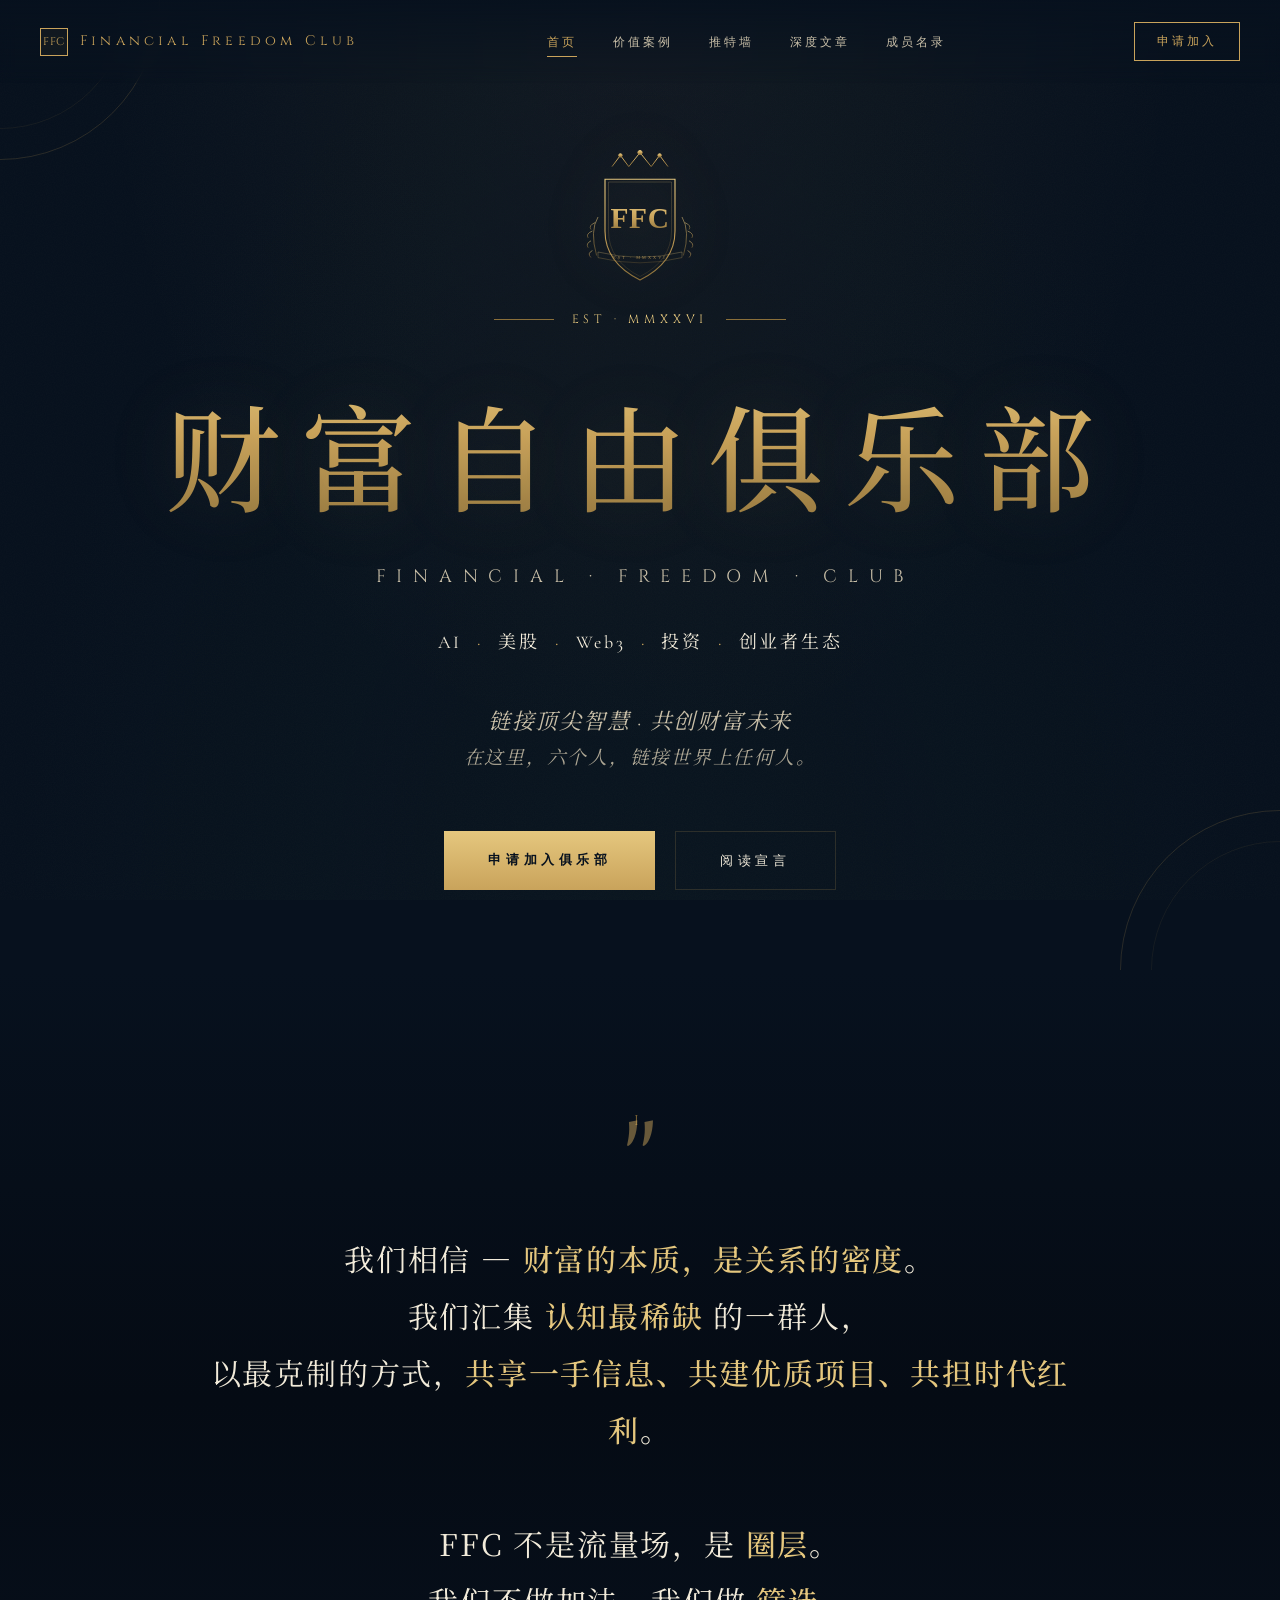
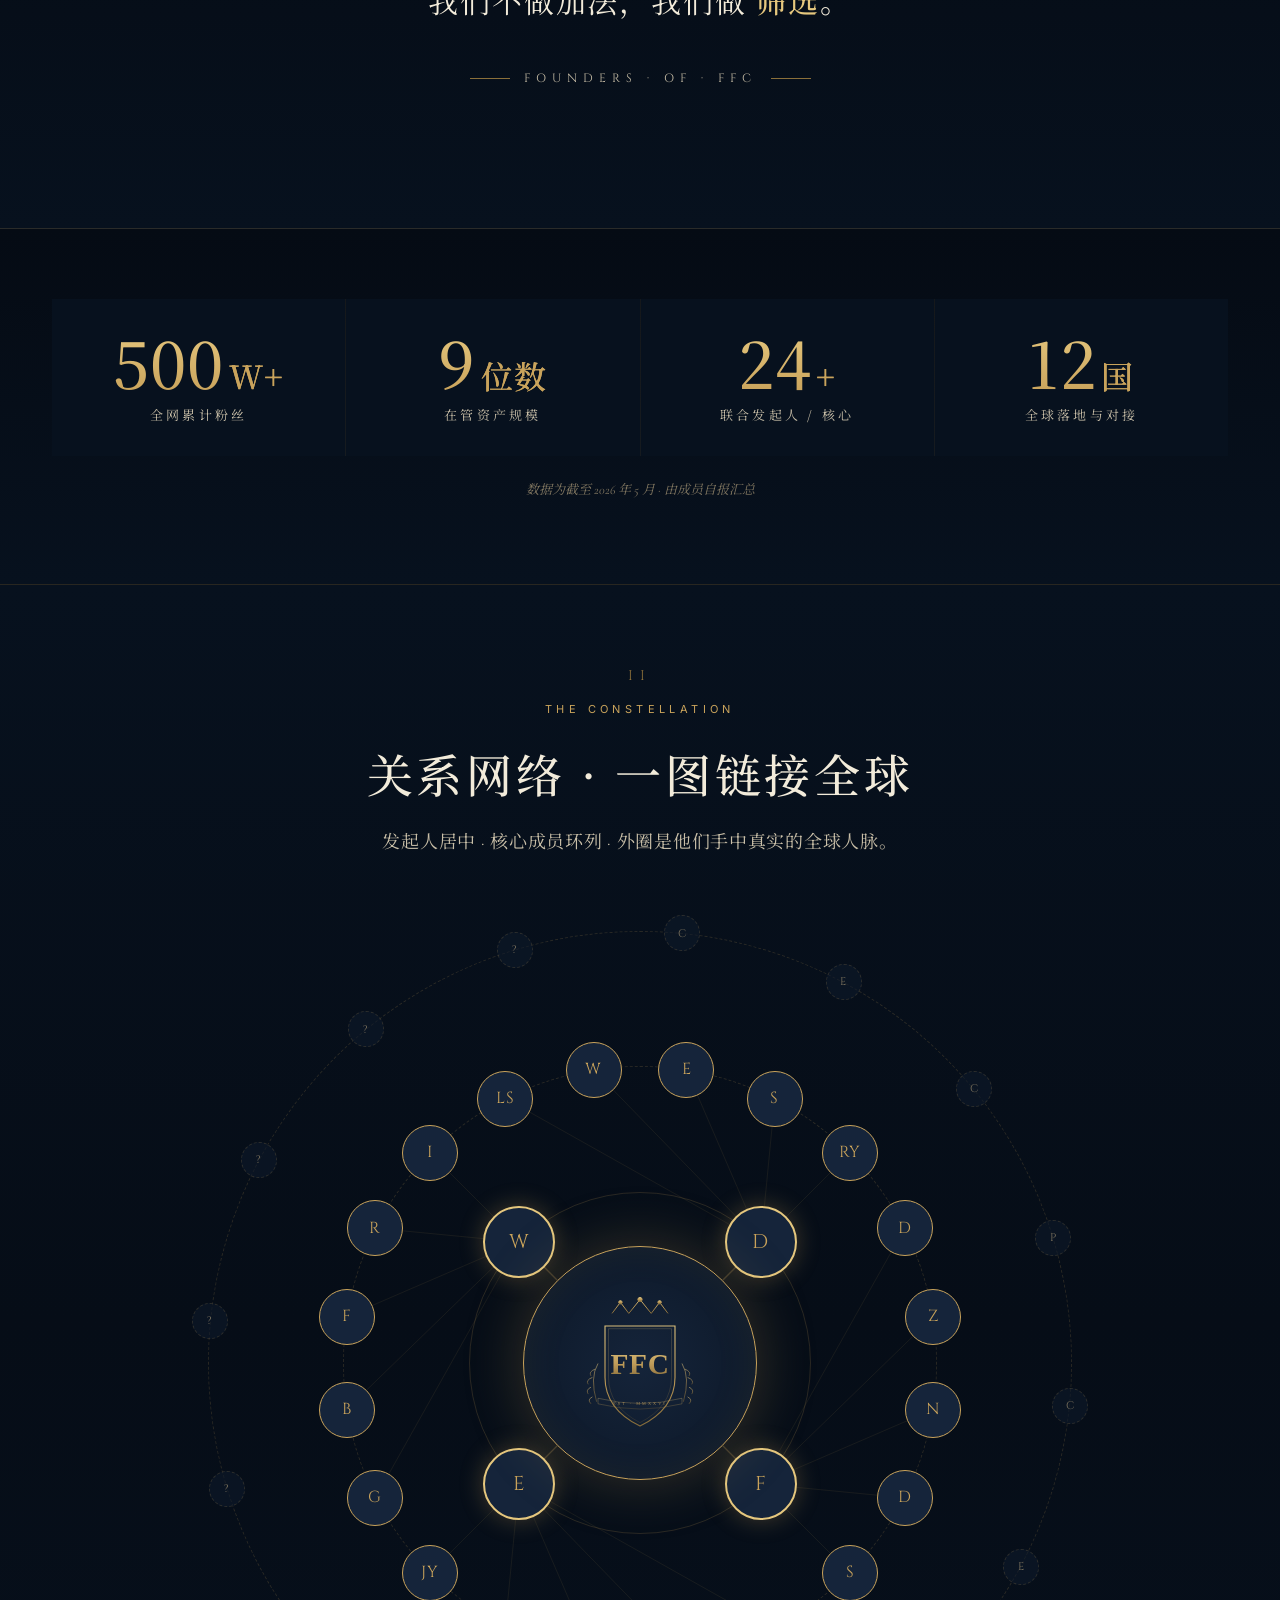
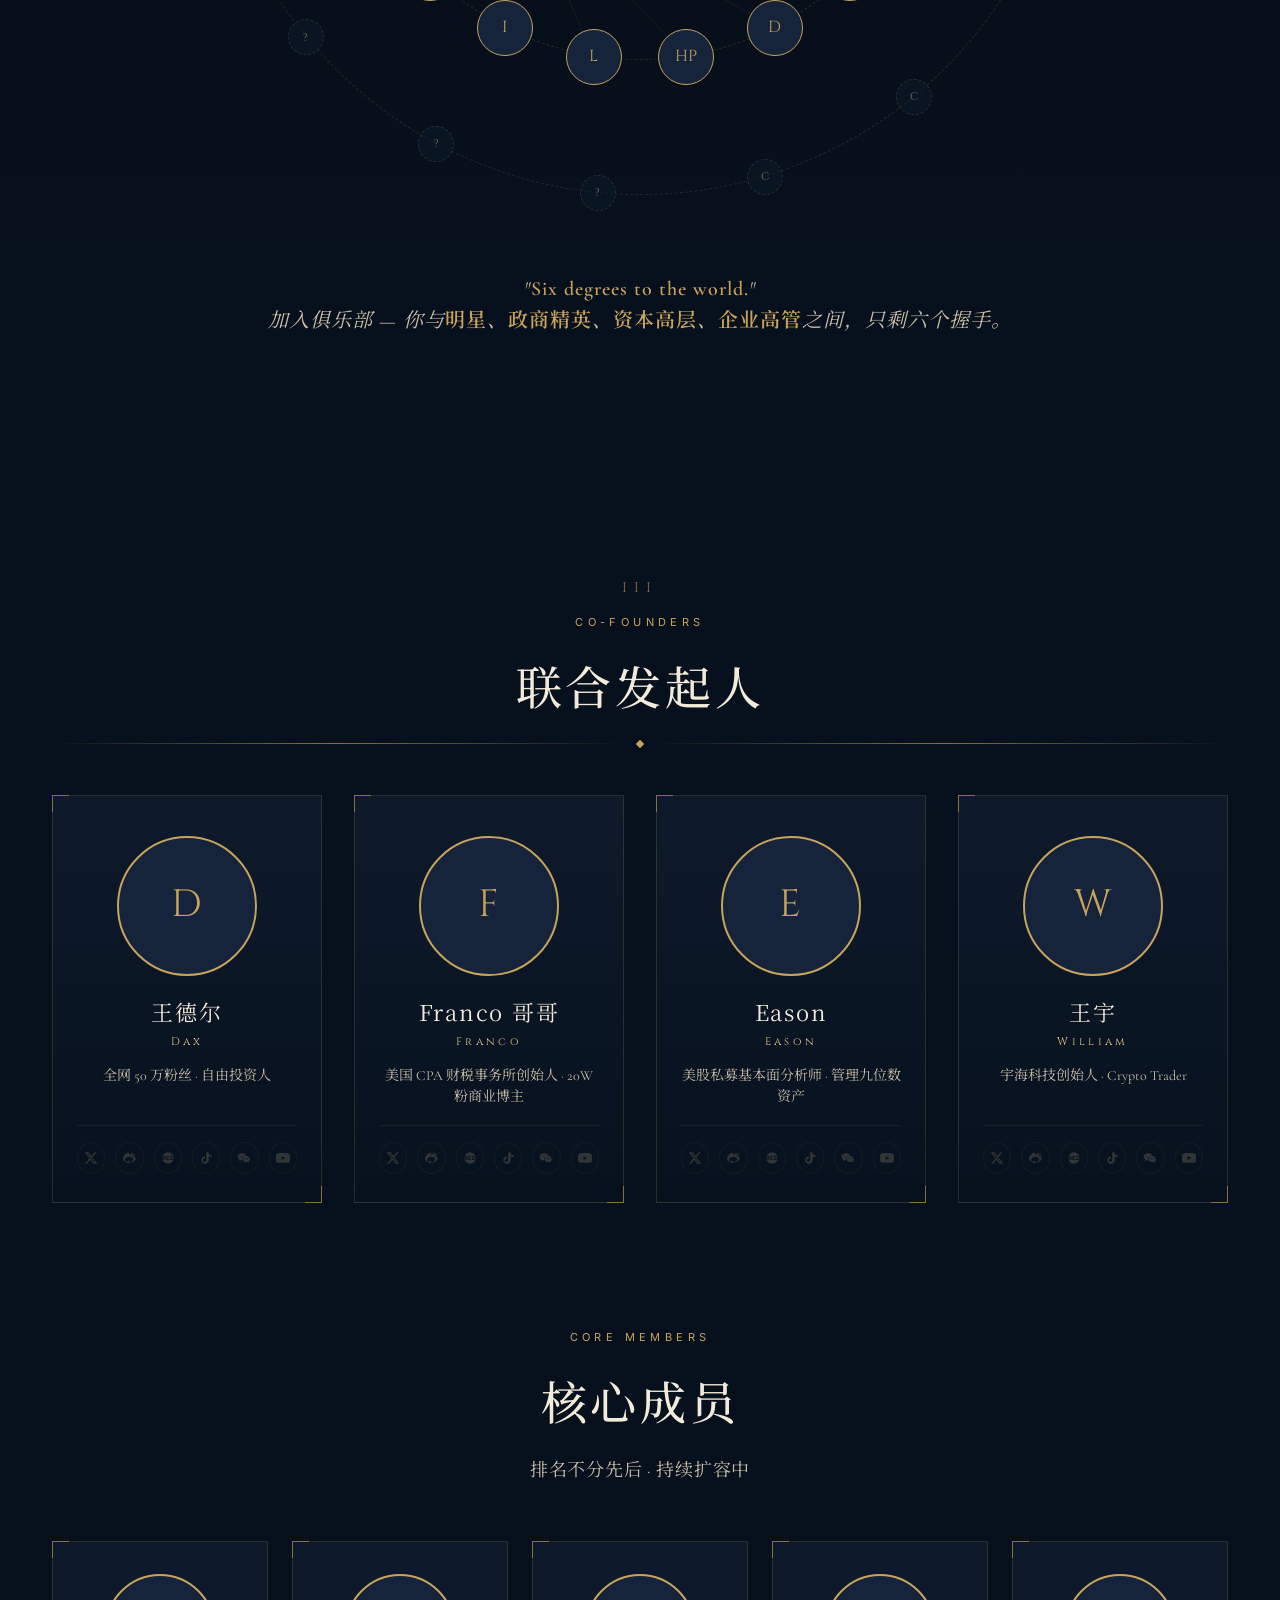
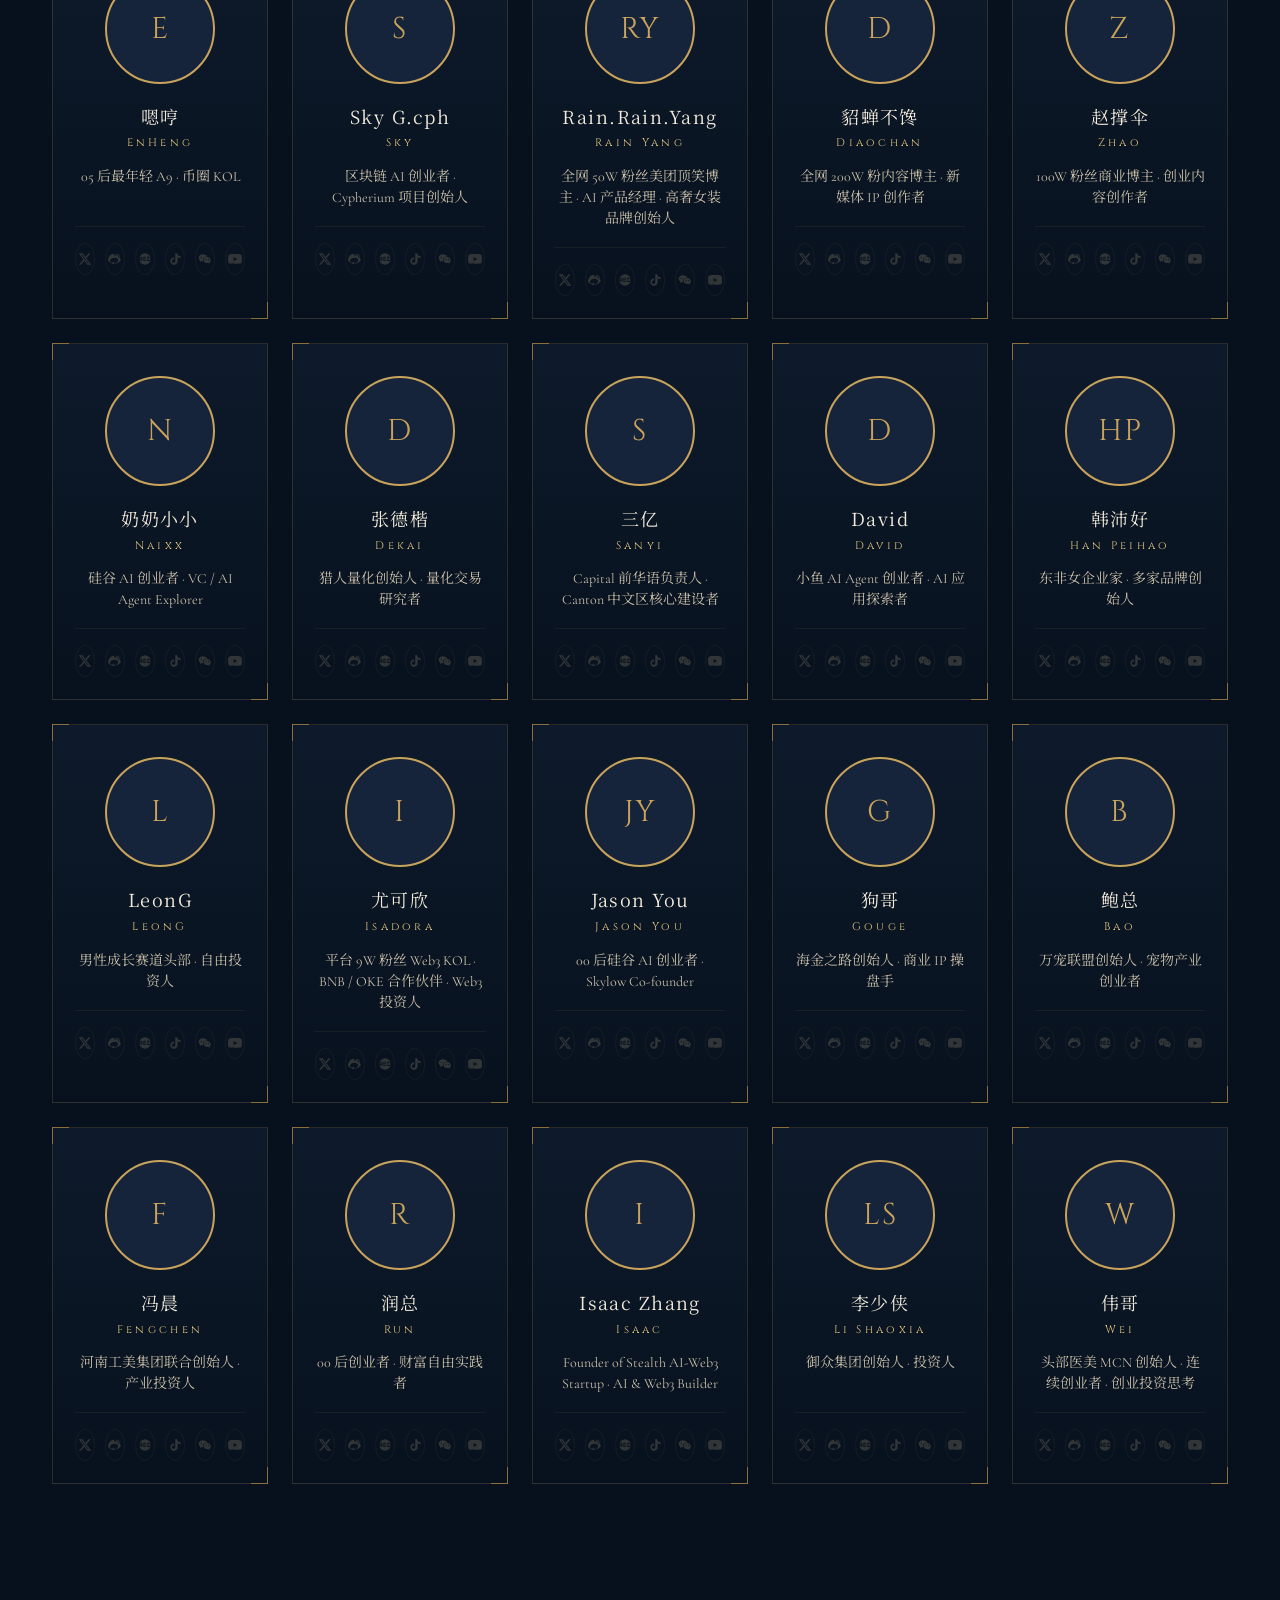
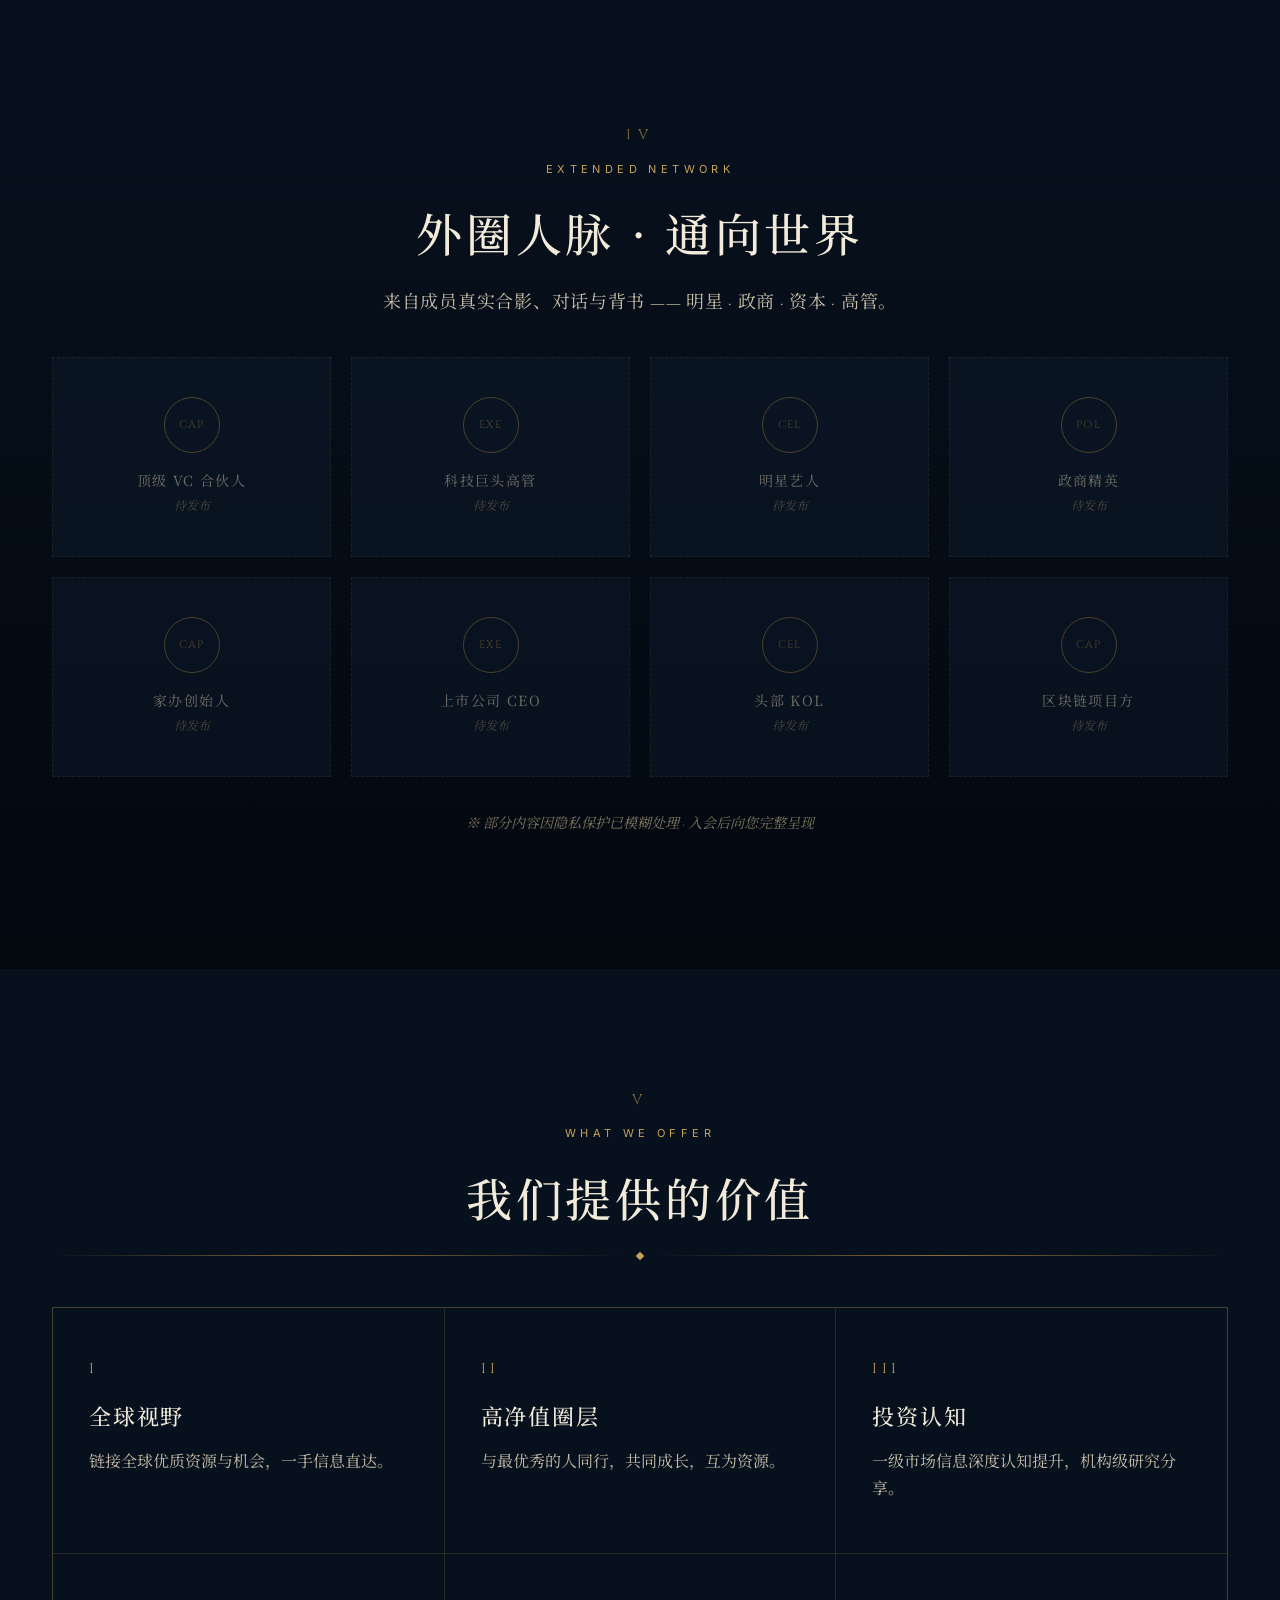
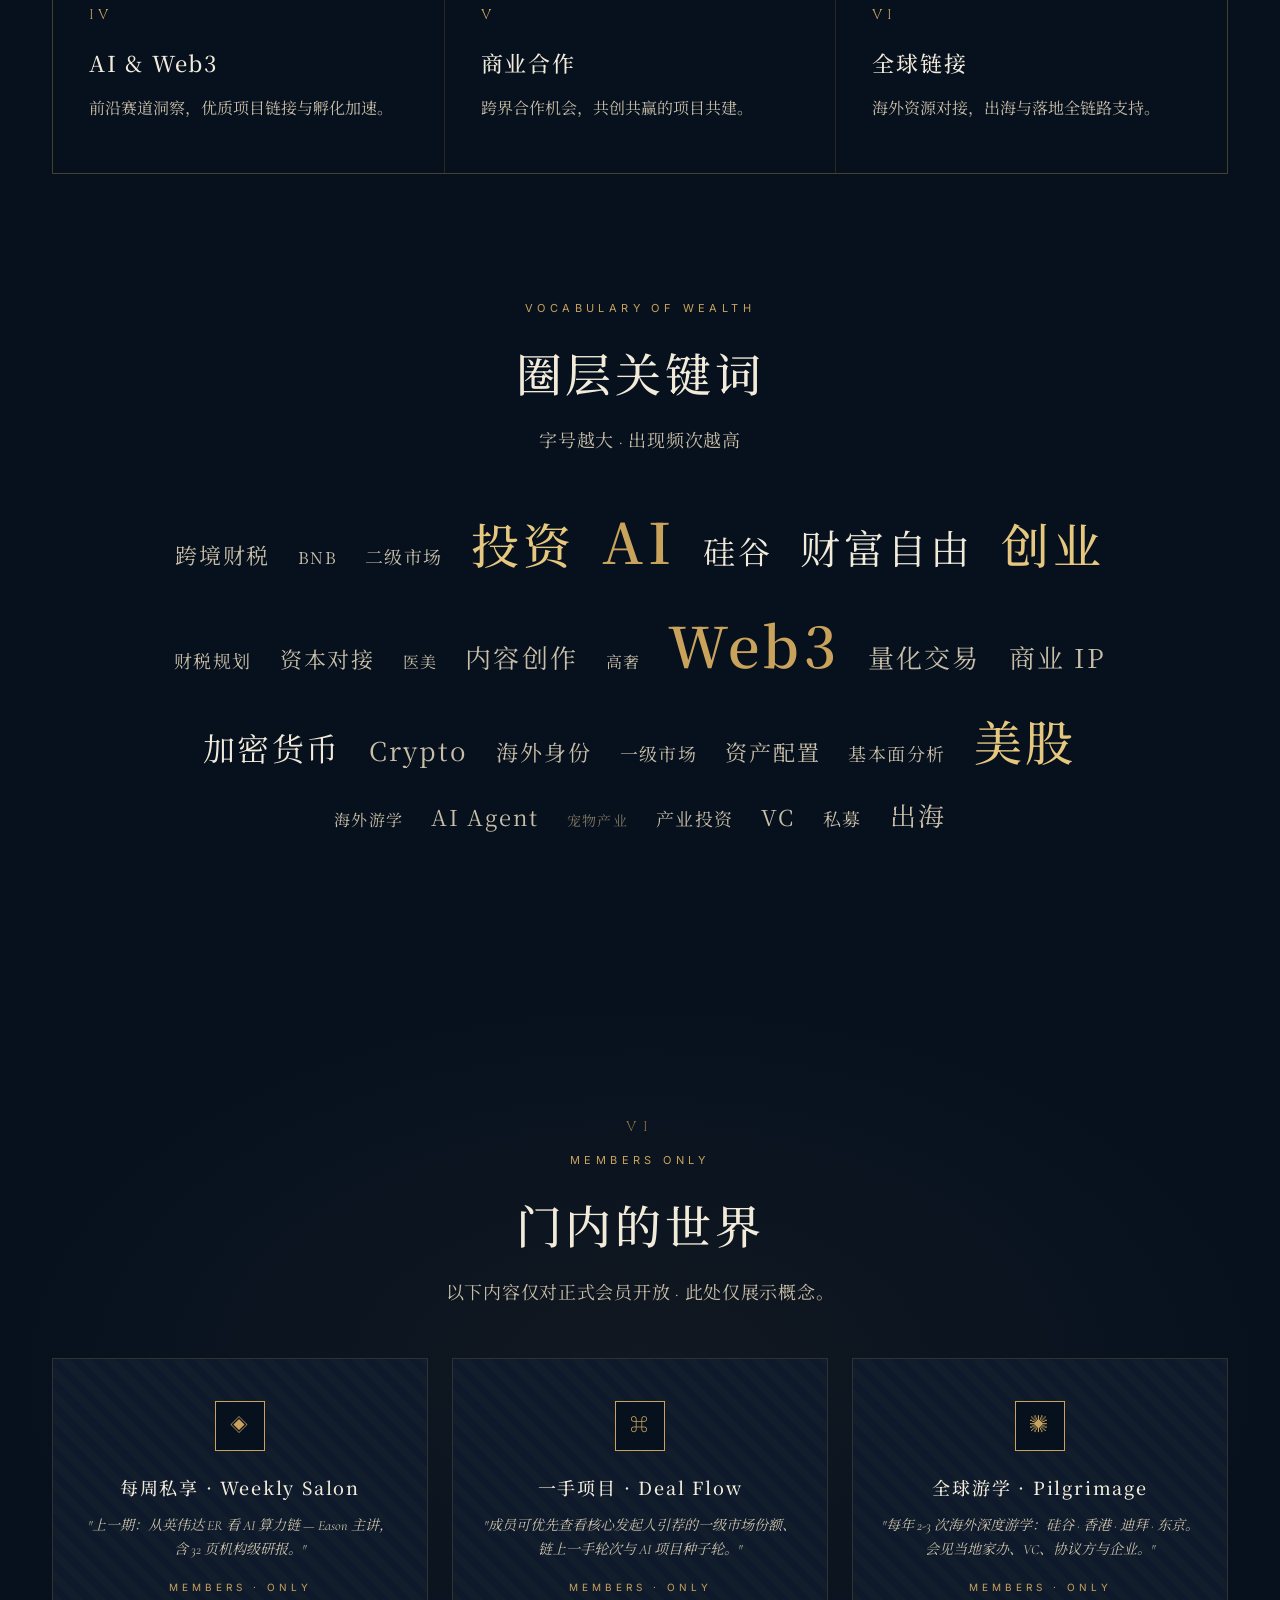
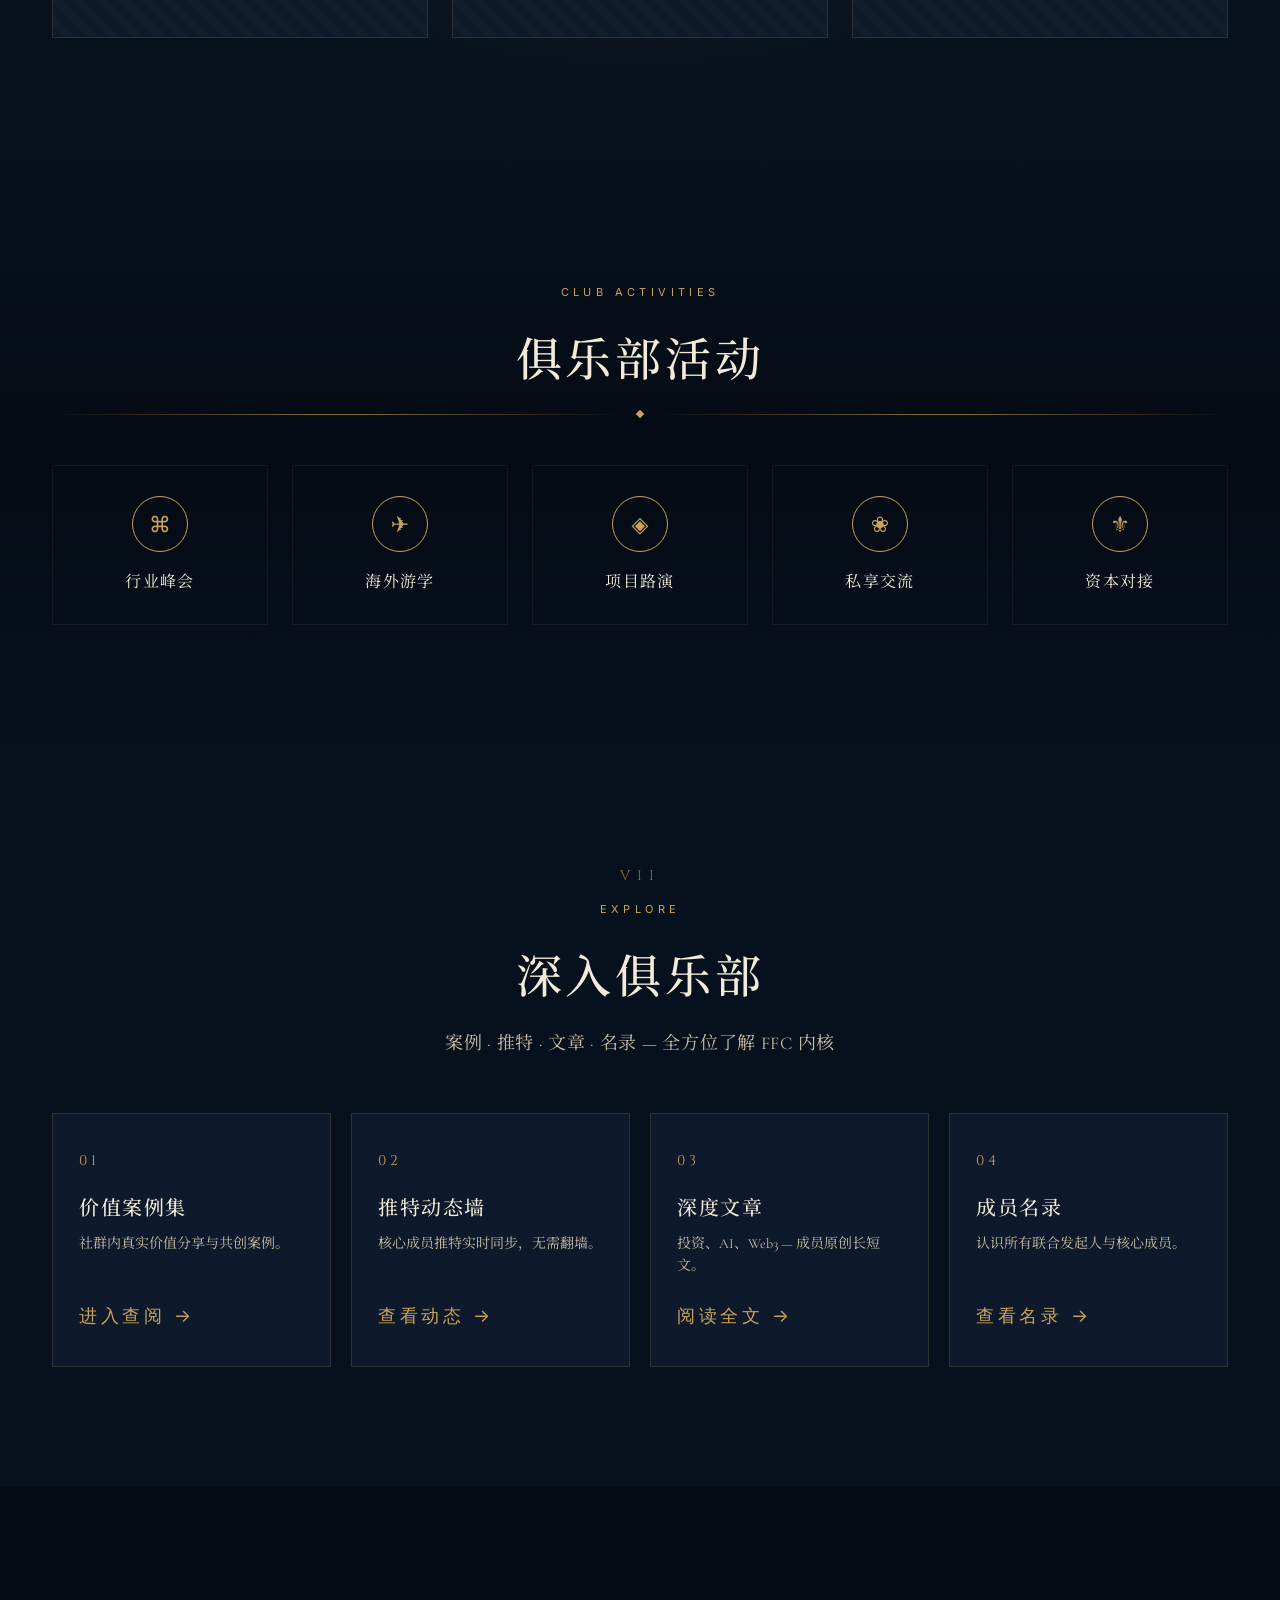
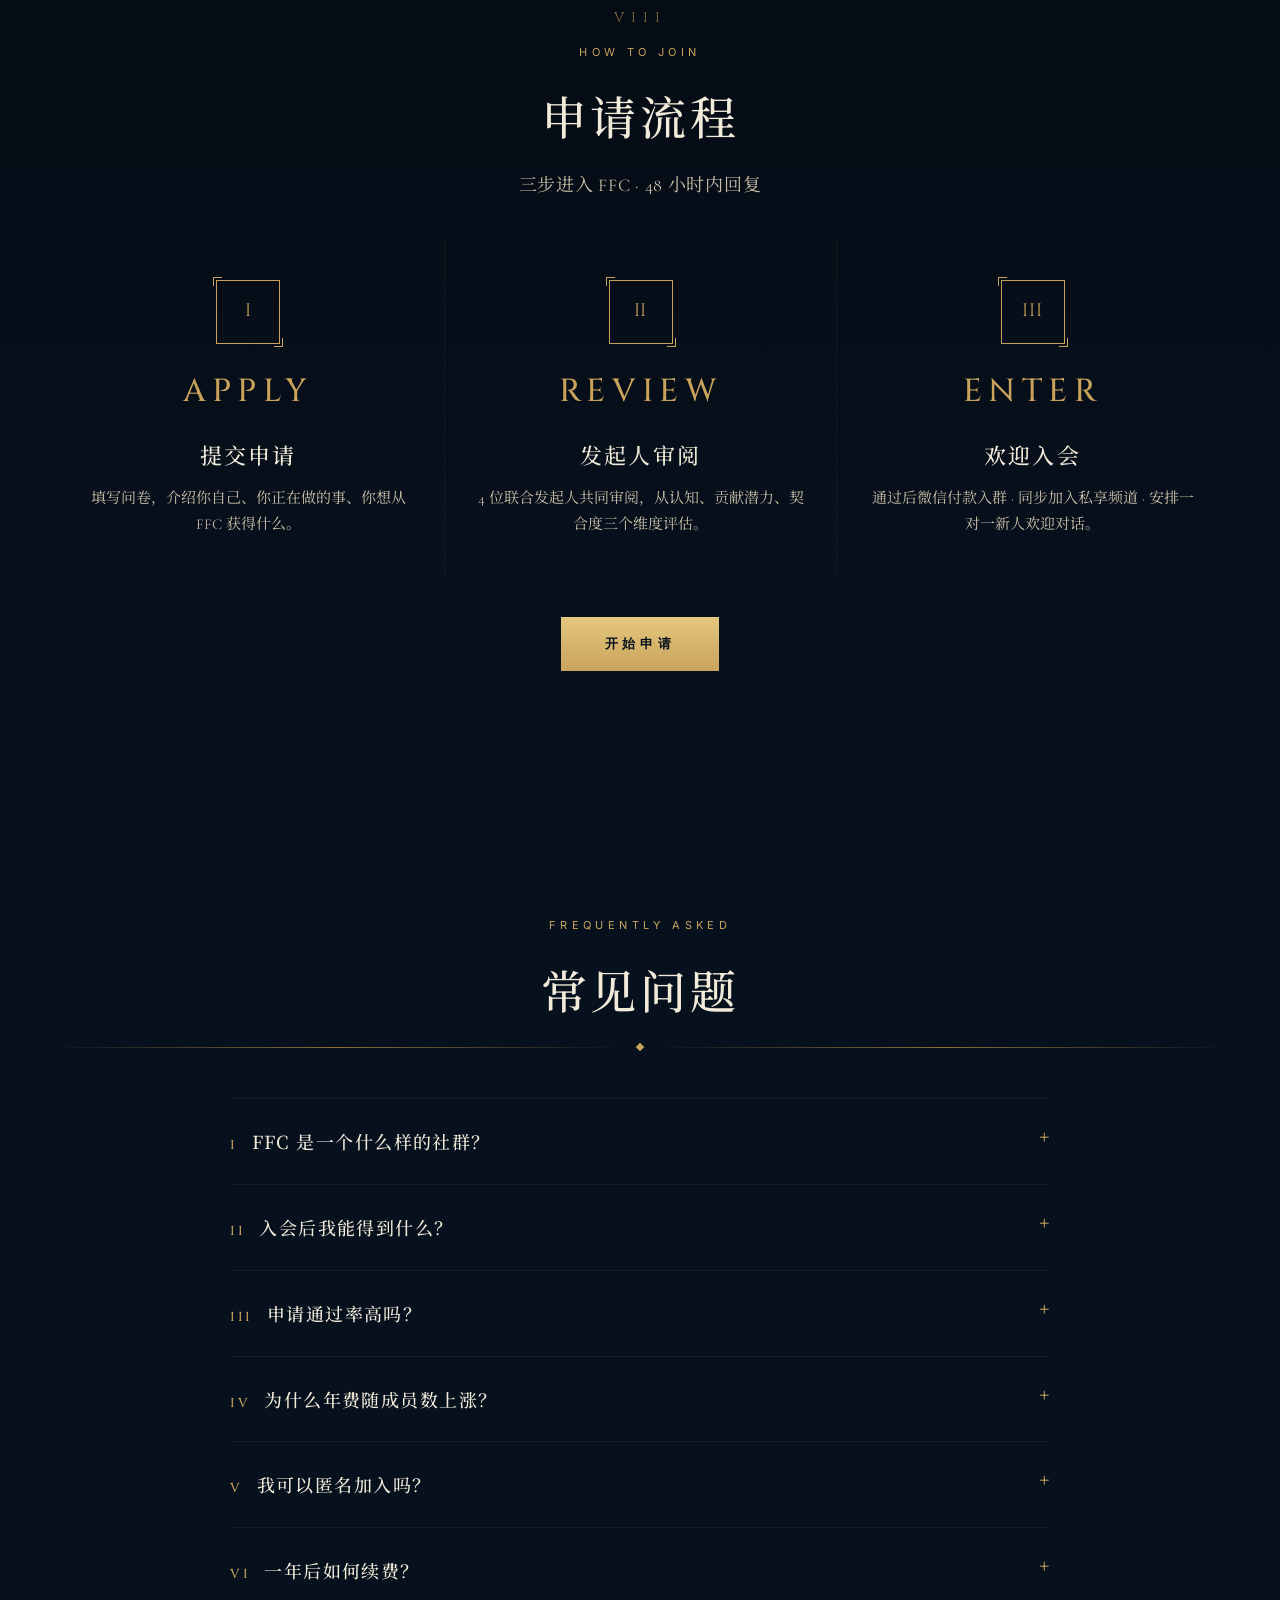
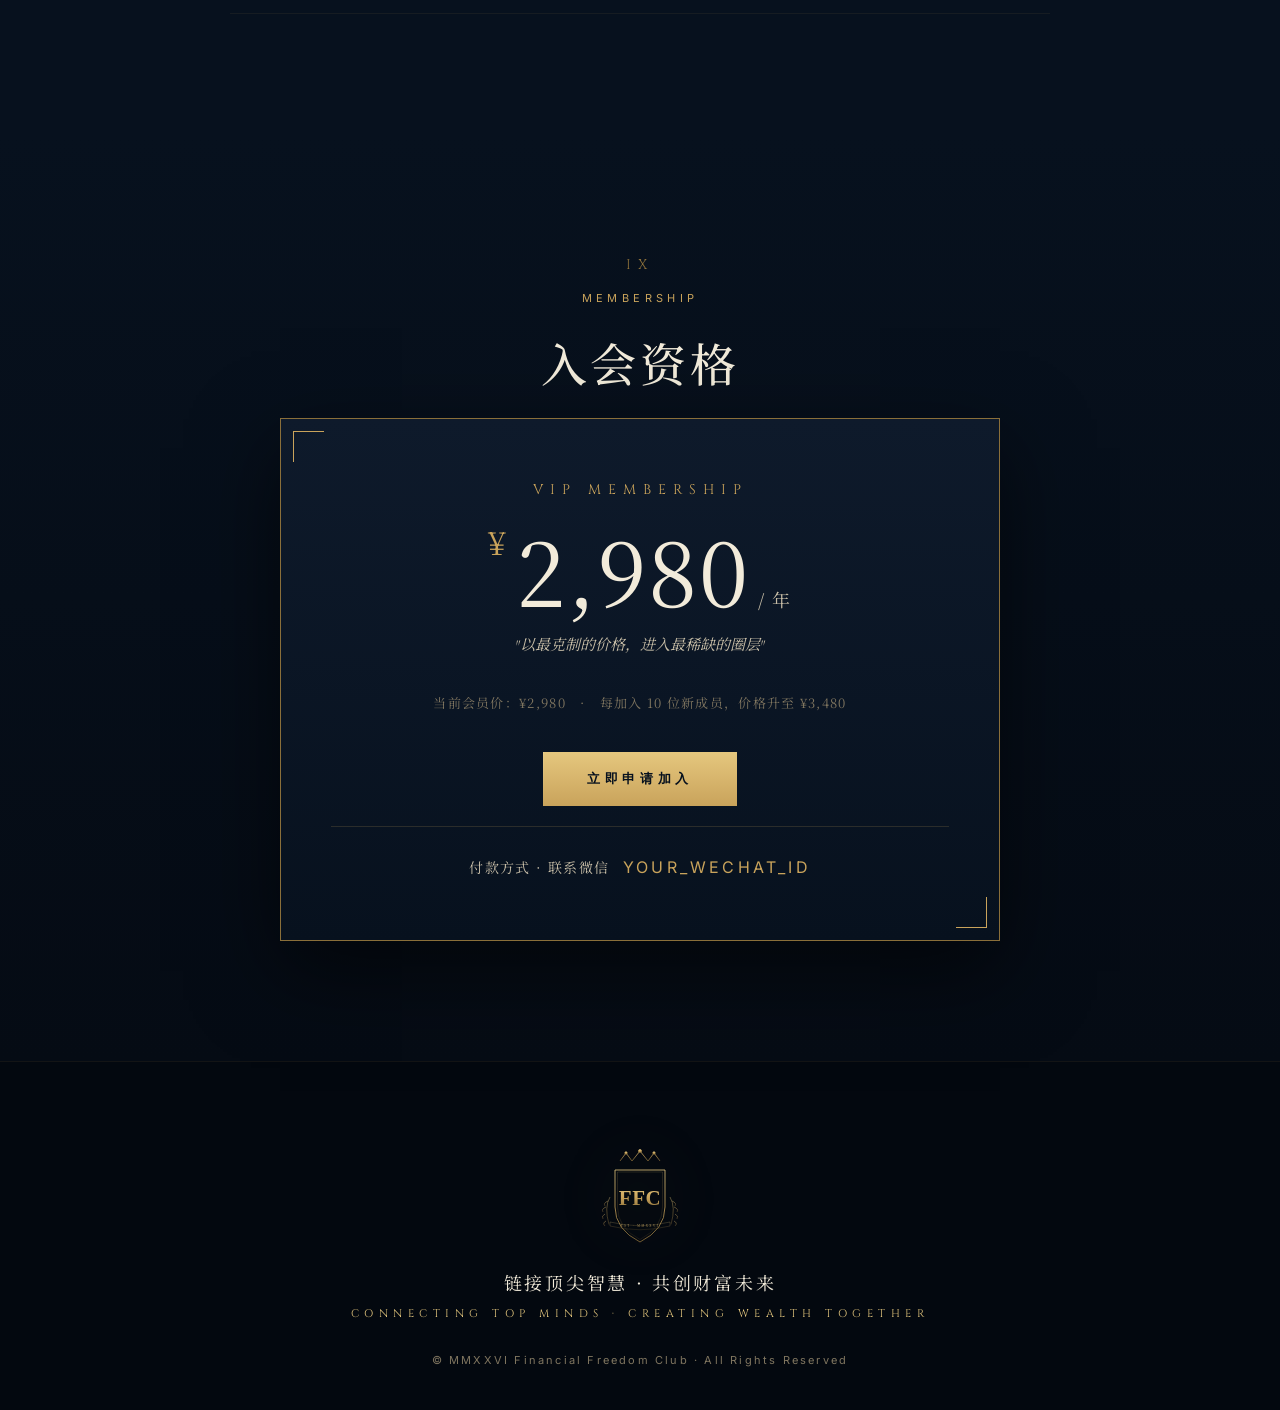
==== commit bb95de73: "Notion 自动同步管道：成员/关键词/公开文章/会员研报 → 网站" ====
--- a/index.html
+++ b/index.html
@@ -458,39 +458,49 @@
       <a href="#home" class="back-link">← 返回首页</a>
     </div>
   </section>
-  <section>
-    <div class="container">
-      <div class="placeholder-block">
-        <div class="seal">DRAFT</div>
-        <h3>建议接入 Notion 作为内容后台</h3>
-        <p>飞书也可，但 Notion 的 Database + 公开页面 + API 同步更适合做"作者署名 · 标签筛选 · 阅读体验"。<br/>方案确认后我会接上：</p>
-        <ul class="checklist">
-          <li>Notion Database → 公开链接 / 自托管渲染</li>
-          <li>按作者、标签（投资 / AI / Web3 / 创业）筛选</li>
-          <li>长文阅读页 + 短文流瀑布</li>
-          <li>RSS 订阅出口</li>
-        </ul>
-      </div>
-      <div class="feed-grid">
-        <div class="feed-card">
-          <div class="author"><div class="avatar">ES</div><div><div class="name">Eason</div><div class="handle">美股 · 基本面</div></div></div>
-          <div class="content"><strong style="color:var(--gold);font-family:var(--font-cn);font-size:17px;display:block;margin-bottom:6px;">英伟达的护城河，正在被谁悄悄填平</strong>占位摘要 — 一篇关于 AI 算力链条上下游的深度复盘…</div>
-          <div class="meta">2026 · 5 · 20　·　8 分钟阅读</div>
-        </div>
-        <div class="feed-card">
-          <div class="author"><div class="avatar">SK</div><div><div class="name">Sky G.cph</div><div class="handle">区块链 · AI</div></div></div>
-          <div class="content"><strong style="color:var(--gold);font-family:var(--font-cn);font-size:17px;display:block;margin-bottom:6px;">当 AI Agent 跑在链上：Cypherium 的设计取舍</strong>占位摘要 — 从共识层到执行层的技术决策…</div>
-          <div class="meta">2026 · 5 · 18　·　12 分钟阅读</div>
-        </div>
-        <div class="feed-card">
-          <div class="author"><div class="avatar">FR</div><div><div class="name">Franco 哥哥</div><div class="handle">财税 · 跨境</div></div></div>
-          <div class="content"><strong style="color:var(--gold);font-family:var(--font-cn);font-size:17px;display:block;margin-bottom:6px;">高净值身份规划：2026 年最值得布局的三条路径</strong>占位摘要 — CRS / FATCA 之后的真实选择…</div>
-          <div class="meta">2026 · 5 · 15　·　15 分钟阅读</div>
-        </div>
+  <section style="padding-top:60px;">
+    <div class="container">
+      <div style="text-align:center;">
+        <div class="section-eyebrow">Free Reads</div>
+        <h2 class="section-title">公开科普</h2>
+        <p class="section-sub" style="margin:0 auto 40px;">开卡 · 入门 · 工具 — 免费阅读，无需入会</p>
+      </div>
+      <div class="feed-grid" id="articles-grid"></div>
+      <div id="articles-empty" class="placeholder-block" style="display:none;">
+        <div class="seal">SOON</div>
+        <h3>公开文章即将上线</h3>
+        <p>在 Notion「📰 公开科普文章」里勾选「上网站」，第二天自动出现在这里。</p>
+      </div>
+    </div>
+  </section>
+
+  <section class="connections-section" style="padding-top:40px;">
+    <div class="container">
+      <div style="text-align:center;">
+        <div class="section-eyebrow">Members Only</div>
+        <h2 class="section-title">会员研报</h2>
+        <p class="section-sub" style="margin:0 auto 40px;">深度研报仅对会员开放 · 点击进入社区查看全文</p>
+      </div>
+      <div class="reports-grid" id="reports-grid"></div>
+      <div id="reports-empty" class="placeholder-block" style="display:none;">
+        <div class="seal">LOCKED</div>
+        <h3>会员研报陆续上线</h3>
+        <p>在 Notion「🔒 会员研报」里勾选「上网站」，标题与摘要会作为钩子展示在这里。</p>
+      </div>
+      <div style="text-align:center;margin-top:40px;">
+        <button class="btn-gold" data-apply>申请加入 · 解锁全部研报</button>
       </div>
     </div>
   </section>
 </div><!-- /VIEW: ARTICLES -->
+
+<!-- ARTICLE READER MODAL -->
+<div class="modal-backdrop" id="article-modal">
+  <div class="modal article-modal">
+    <button class="modal-close" id="article-close" aria-label="close">×</button>
+    <div id="article-body"></div>
+  </div>
+</div>
 
 
 <!-- ============ FOOTER (shared) ============ -->
@@ -534,6 +544,7 @@
   </p>
 </div>
 
+<script src="assets/notion-data.js"></script>
 <script src="assets/data.js"></script>
 <script src="assets/app.js"></script>
 <script>
--- a/assets/subpage.css
+++ b/assets/subpage.css
@@ -160,3 +160,90 @@
   letter-spacing: 0.2em;
   color: var(--bone-3);
 }
+
+/* ===== Public Article cards ===== */
+.article-card { cursor: pointer; }
+.art-tags { display: flex; flex-wrap: wrap; gap: 6px; margin-bottom: 12px; }
+.art-tags span {
+  font-family: var(--font-sans);
+  font-size: 10px; letter-spacing: 0.1em;
+  color: var(--gold-2);
+  border: 1px solid var(--line);
+  padding: 2px 8px; border-radius: 2px;
+}
+.art-title {
+  display: block;
+  font-family: var(--font-cn);
+  font-size: 18px; line-height: 1.4;
+  color: var(--bone);
+  margin-bottom: 10px;
+}
+.art-readmore {
+  margin-top: 16px;
+  color: var(--gold);
+  font-size: 13px; letter-spacing: 0.1em;
+}
+
+/* ===== Article reading modal ===== */
+.article-modal { max-width: 760px; text-align: left; }
+.art-doc-title {
+  font-family: var(--font-cn);
+  font-size: clamp(24px, 4vw, 34px);
+  color: var(--bone); margin: 14px 0 8px; line-height: 1.3;
+}
+.art-doc-meta { font-family: var(--font-sans); font-size: 12px; letter-spacing: 0.15em; color: var(--bone-3); }
+.art-doc-content { font-family: var(--font-serif); font-size: 17px; line-height: 1.85; color: var(--bone); }
+.art-doc-content h2 { font-family: var(--font-cn); font-size: 22px; color: var(--gold-2); margin: 32px 0 14px; }
+.art-doc-content h3 { font-family: var(--font-cn); font-size: 19px; color: var(--bone); margin: 26px 0 12px; }
+.art-doc-content h4 { font-family: var(--font-cn); font-size: 16px; color: var(--bone-2); margin: 20px 0 10px; }
+.art-doc-content p { margin: 0 0 16px; }
+.art-doc-content ul, .art-doc-content ol { margin: 0 0 16px; padding-left: 22px; }
+.art-doc-content li { margin-bottom: 8px; }
+.art-doc-content a { color: var(--gold-2); border-bottom: 1px solid var(--line); }
+.art-doc-content blockquote {
+  border-left: 2px solid var(--gold); margin: 0 0 18px;
+  padding: 6px 0 6px 18px; color: var(--bone-2); font-style: italic;
+}
+.art-doc-content code { background: var(--ink-3); padding: 1px 6px; border-radius: 3px; font-size: 0.9em; color: var(--gold-2); }
+.art-doc-content pre { background: var(--ink-3); padding: 16px; border-radius: 4px; overflow-x: auto; margin: 0 0 18px; }
+.art-doc-content pre code { background: none; padding: 0; color: var(--bone); }
+.art-doc-content hr { border: none; border-top: 1px solid var(--line); margin: 28px 0; }
+.art-doc-content .art-callout {
+  background: var(--ink-3); border: 1px solid var(--line);
+  padding: 14px 18px; border-radius: 4px; margin: 0 0 18px;
+  font-style: normal; color: var(--bone-2); font-size: 15px;
+}
+.art-doc-content .art-table { width: 100%; border-collapse: collapse; margin: 0 0 18px; font-size: 15px; }
+.art-doc-content .art-table th, .art-doc-content .art-table td { border: 1px solid var(--line); padding: 8px 12px; text-align: left; }
+.art-doc-content .art-table th { color: var(--gold-2); }
+.art-doc-content figure { margin: 0 0 18px; }
+.art-doc-content figure img { width: 100%; border-radius: 4px; }
+.art-doc-content figcaption { font-size: 13px; color: var(--bone-3); text-align: center; margin-top: 6px; }
+
+/* ===== Gated research report teasers ===== */
+.reports-grid {
+  display: grid;
+  grid-template-columns: repeat(auto-fill, minmax(320px, 1fr));
+  gap: 24px;
+}
+.report-card {
+  position: relative;
+  display: block;
+  background: linear-gradient(180deg, var(--ink-2), var(--ink));
+  border: 1px solid var(--gold-3);
+  padding: 28px 24px;
+  text-decoration: none;
+  transition: all .3s ease;
+  overflow: hidden;
+}
+.report-card::before {
+  content: ""; position: absolute; inset: 0;
+  background: repeating-linear-gradient(45deg, transparent, transparent 9px, rgba(201,163,91,0.03) 9px, rgba(201,163,91,0.03) 18px);
+  pointer-events: none;
+}
+.report-card:hover { border-color: var(--gold); transform: translateY(-4px); box-shadow: 0 18px 40px rgba(0,0,0,0.5); }
+.report-lock { position: absolute; top: 18px; right: 20px; font-size: 18px; opacity: 0.8; }
+.report-title { font-family: var(--font-cn); font-size: 19px; color: var(--bone); margin: 4px 0 12px; line-height: 1.4; }
+.report-summary { font-family: var(--font-serif); font-size: 15px; color: var(--bone-2); line-height: 1.7; margin: 0 0 14px; }
+.report-tickers { font-family: var(--font-sans); font-size: 12px; letter-spacing: 0.1em; color: var(--gold-2); margin-bottom: 14px; }
+.report-cta { font-family: var(--font-sans); font-size: 12px; letter-spacing: 0.12em; color: var(--gold); padding-top: 14px; border-top: 1px solid var(--line-2); }
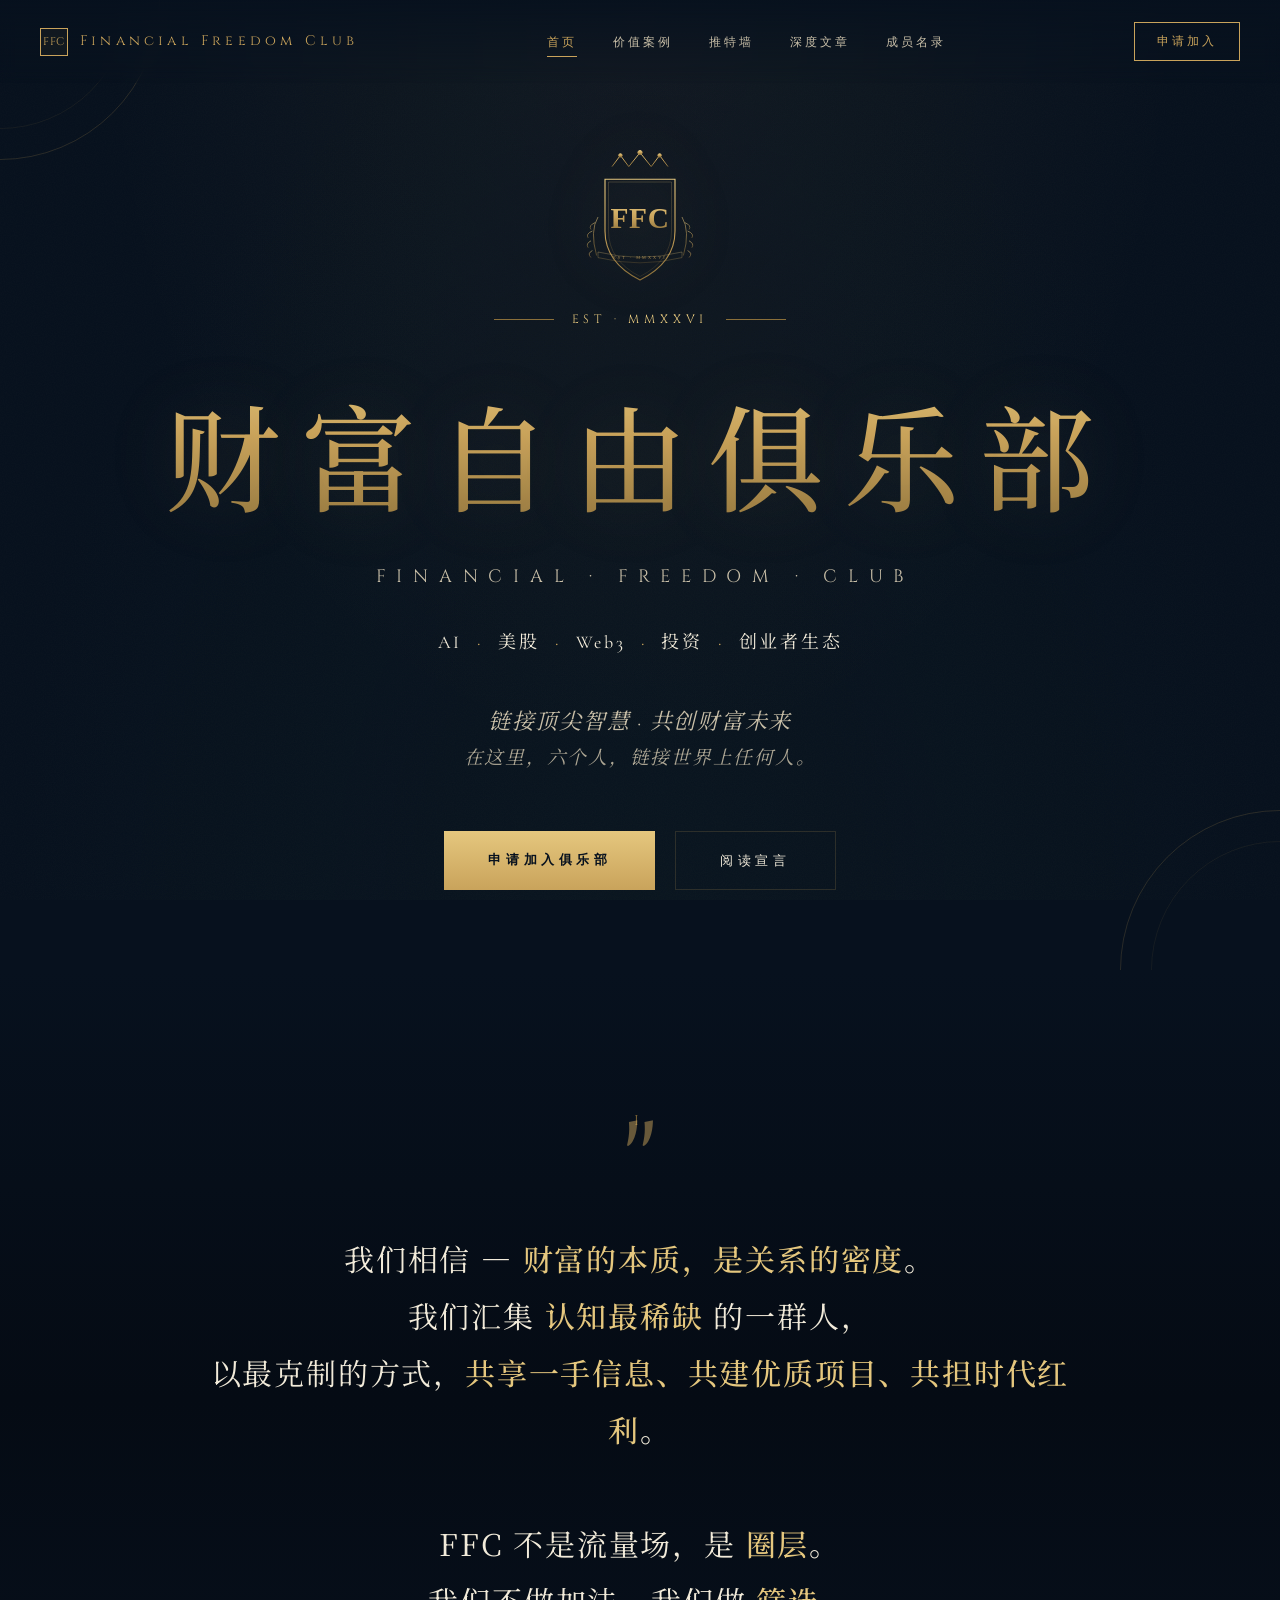
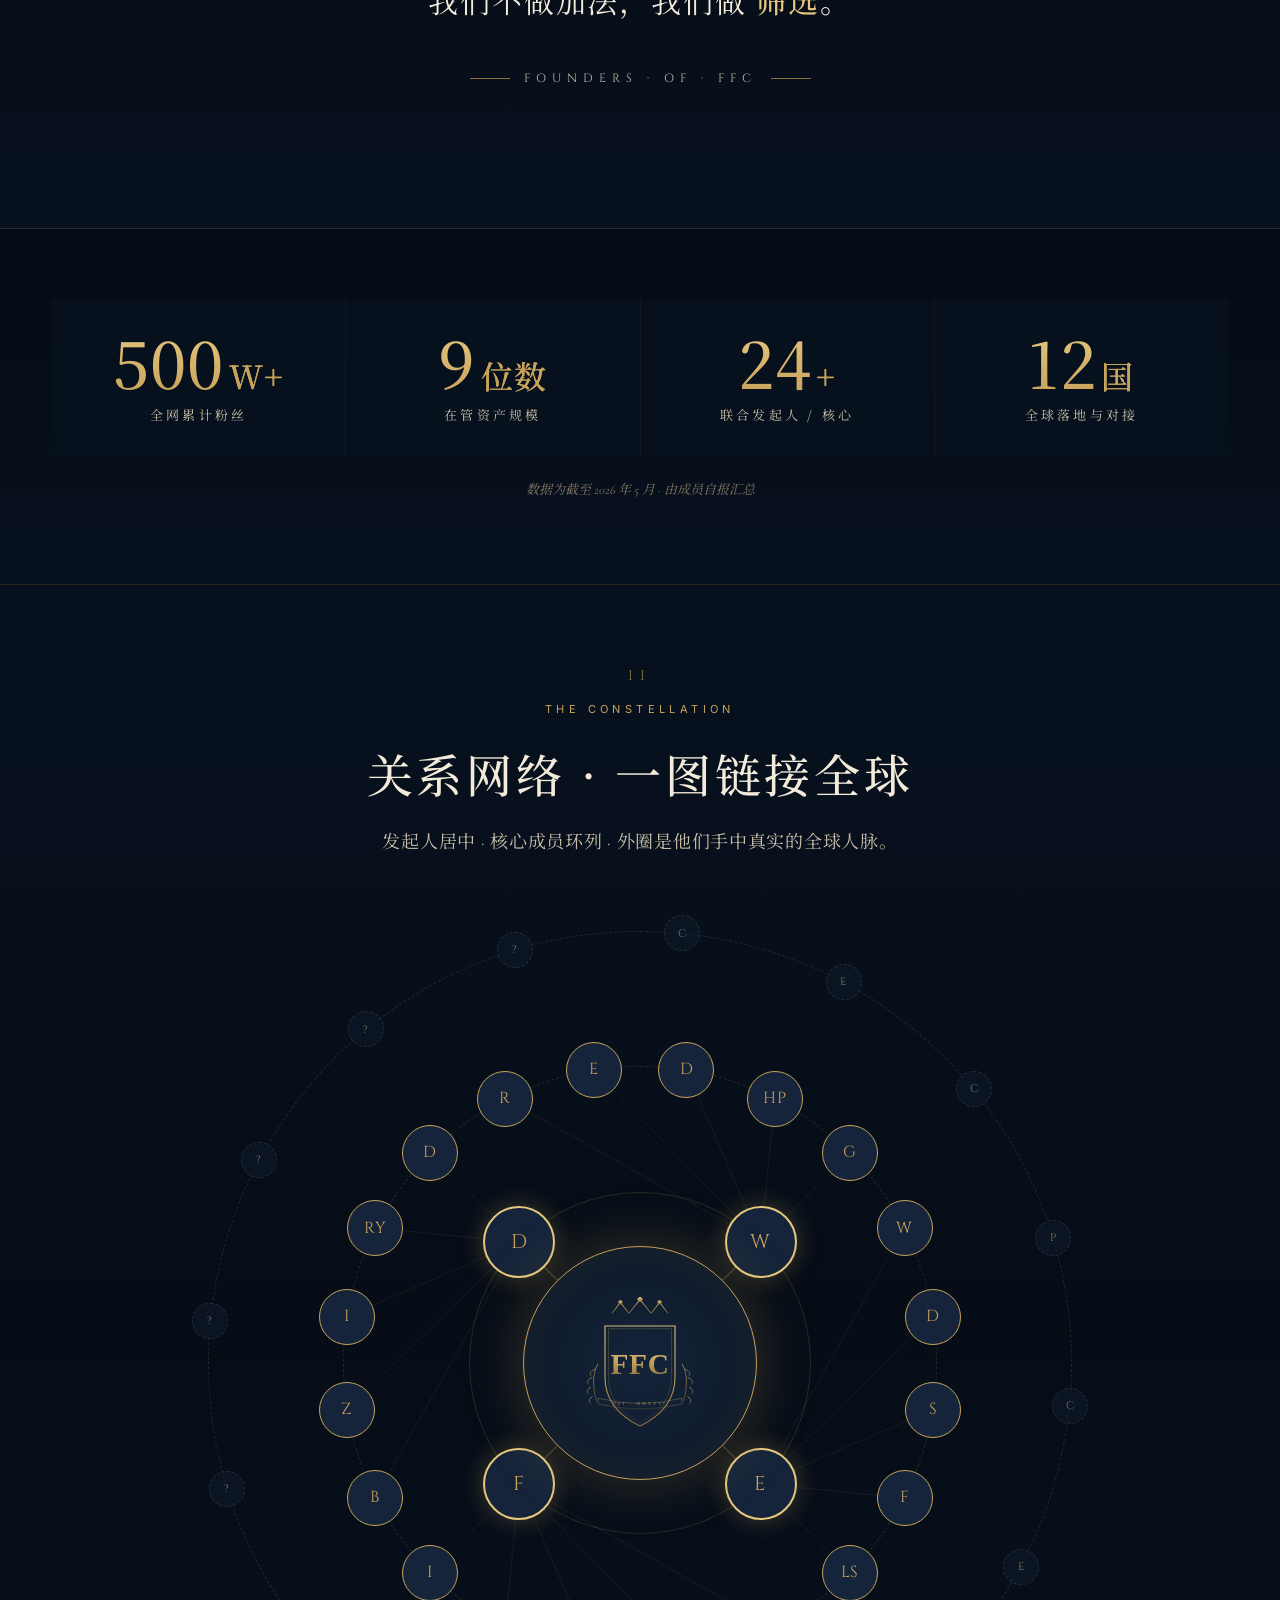
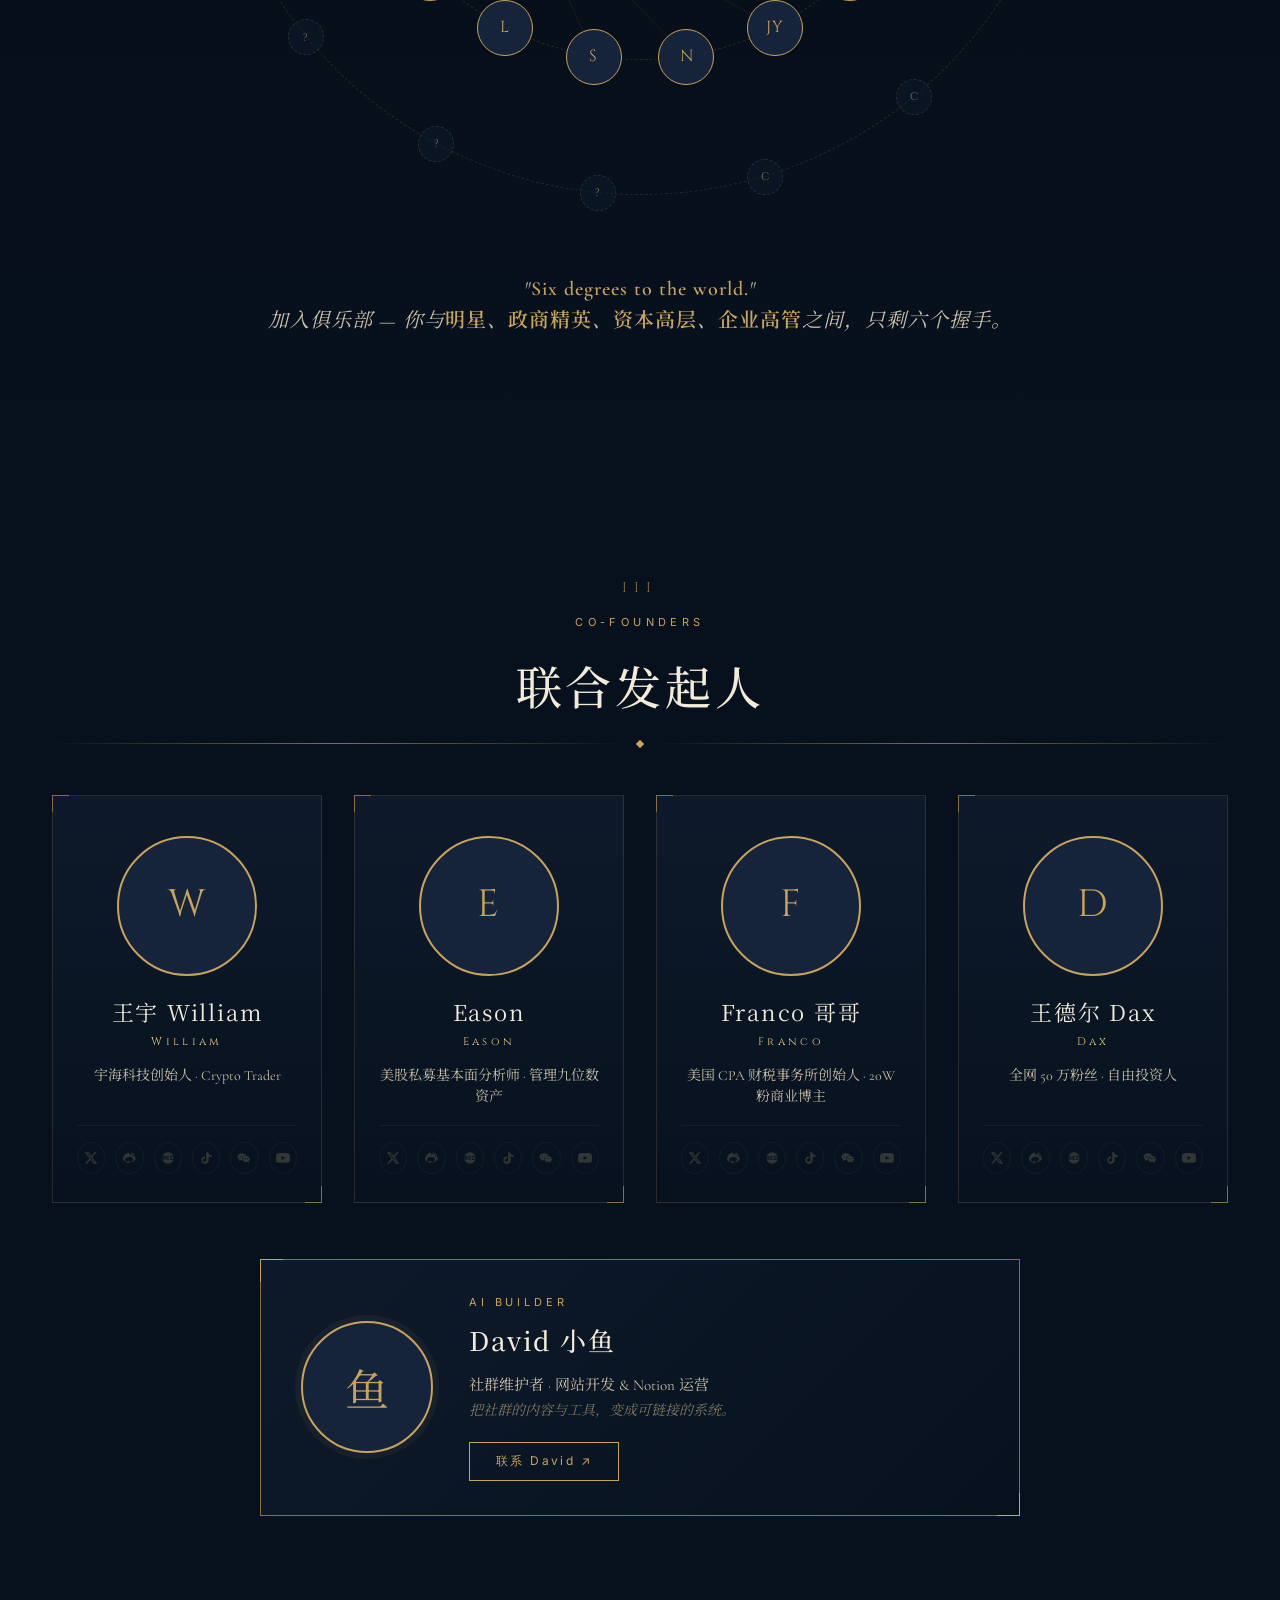
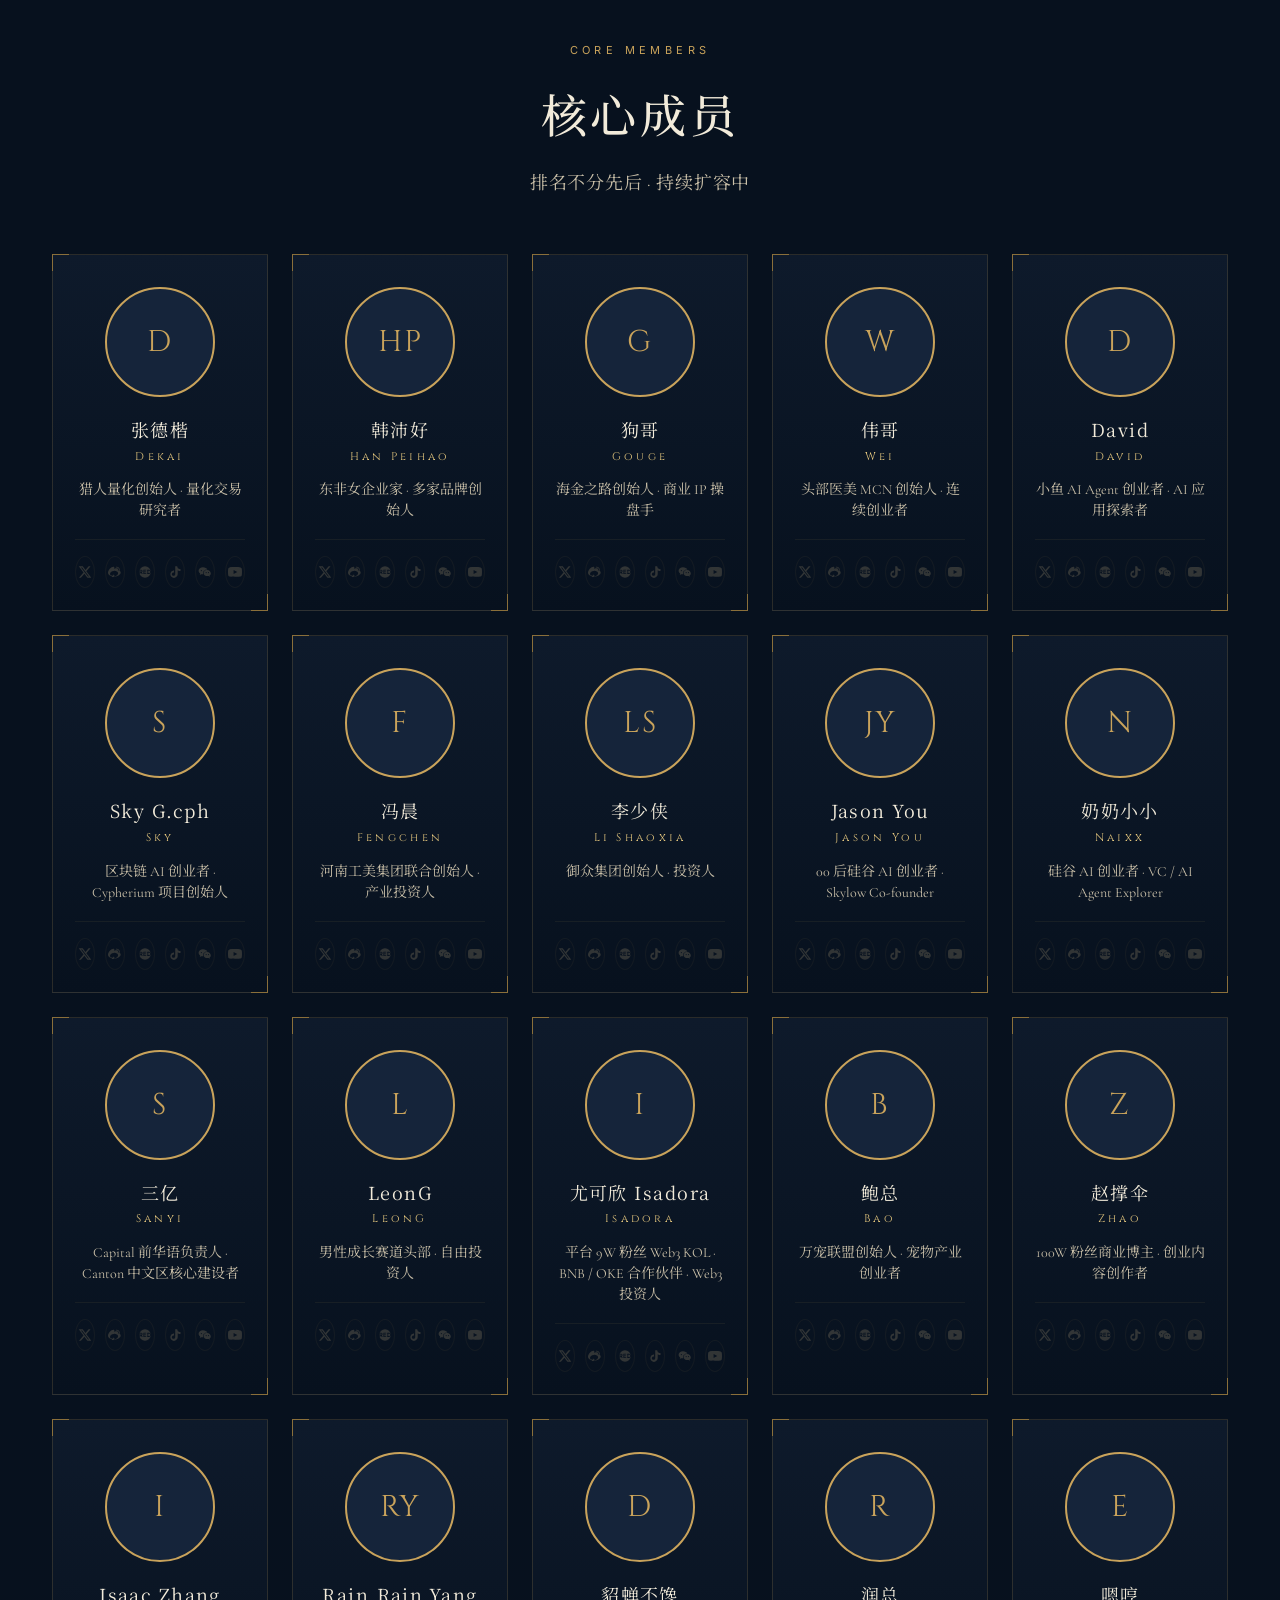
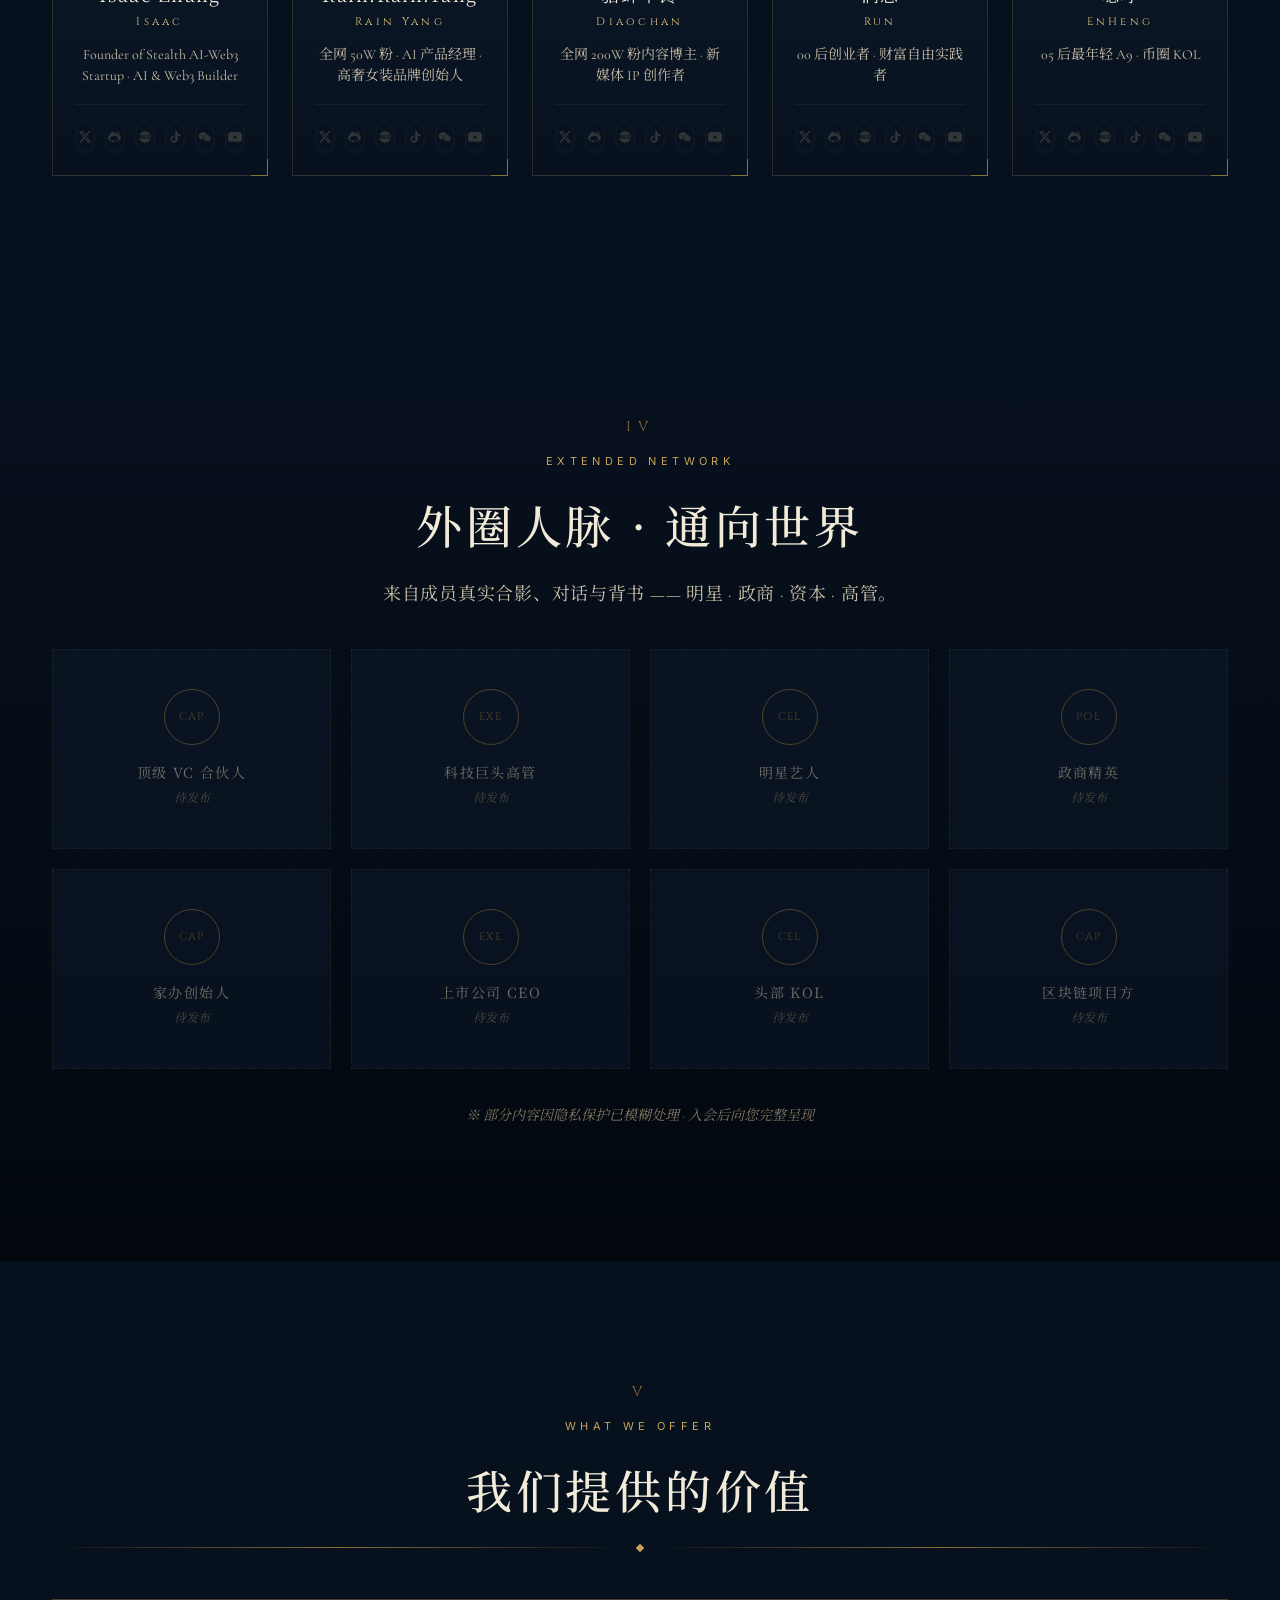
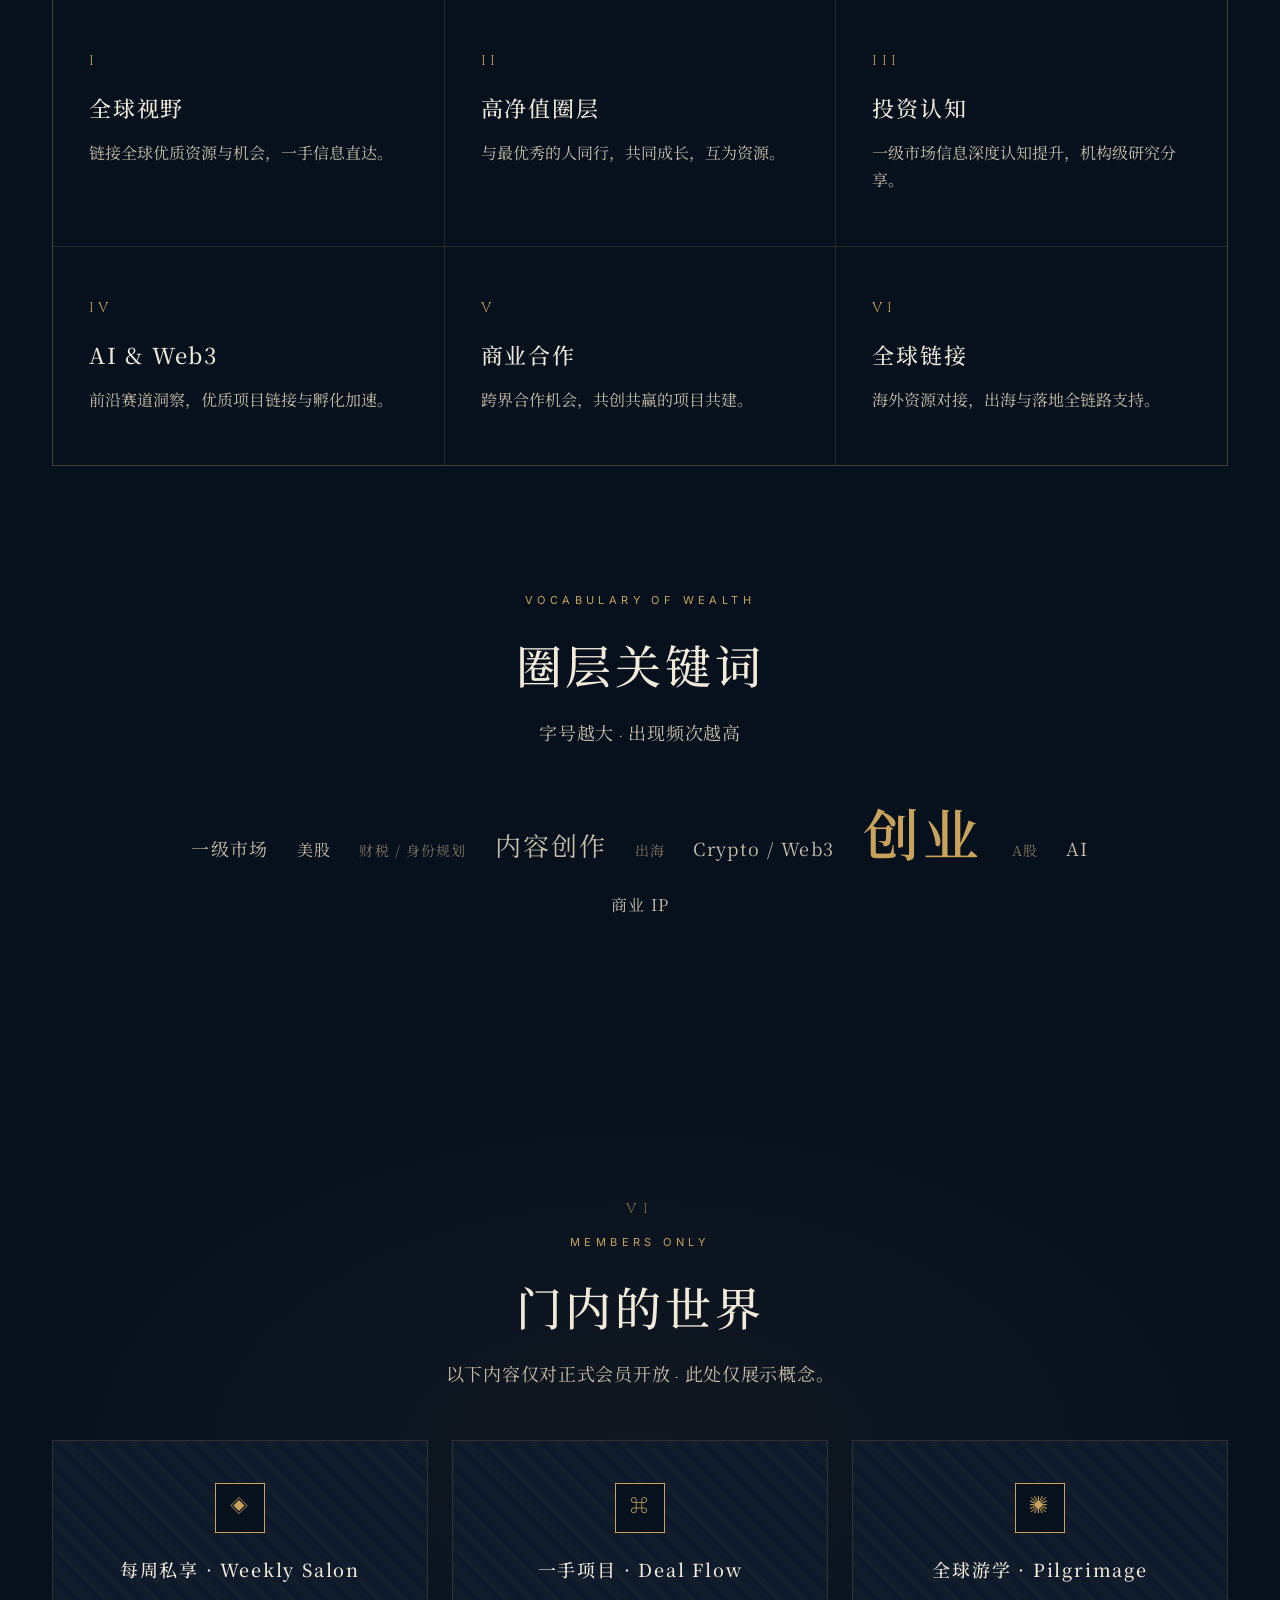
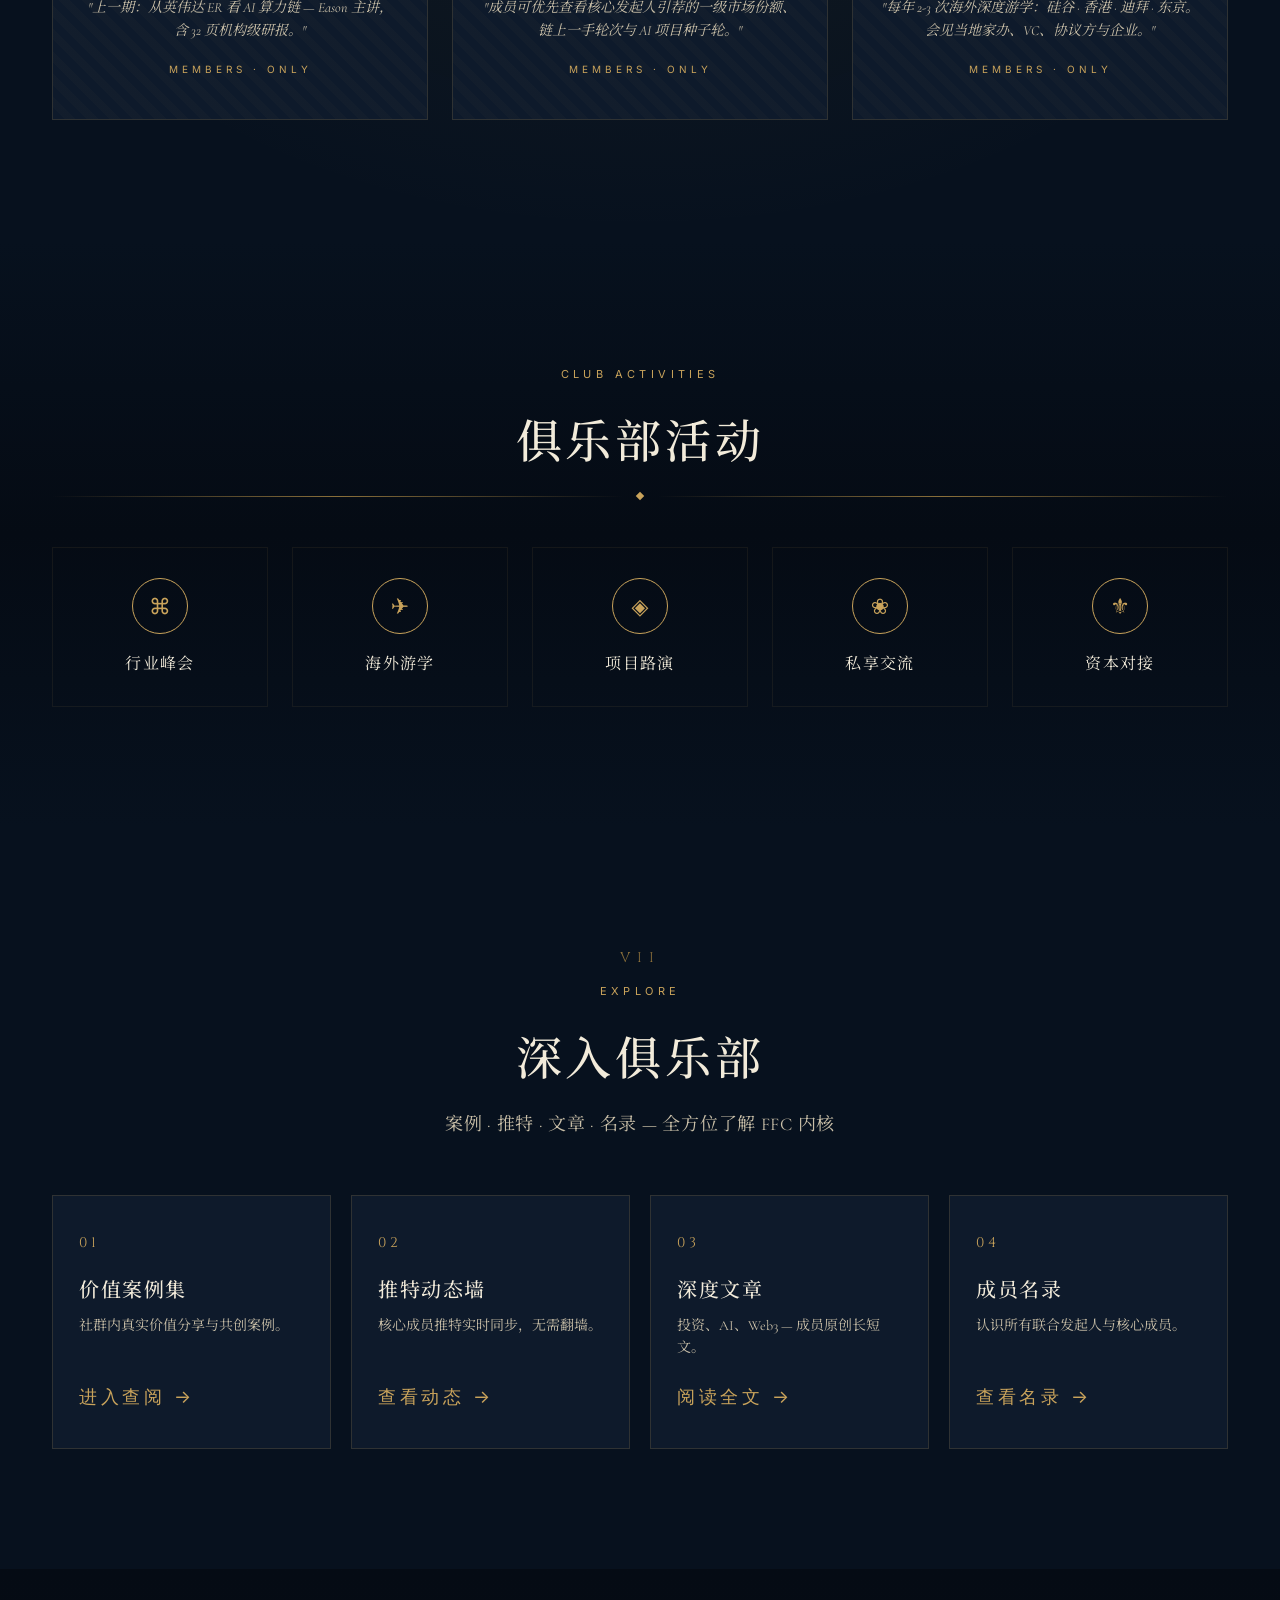
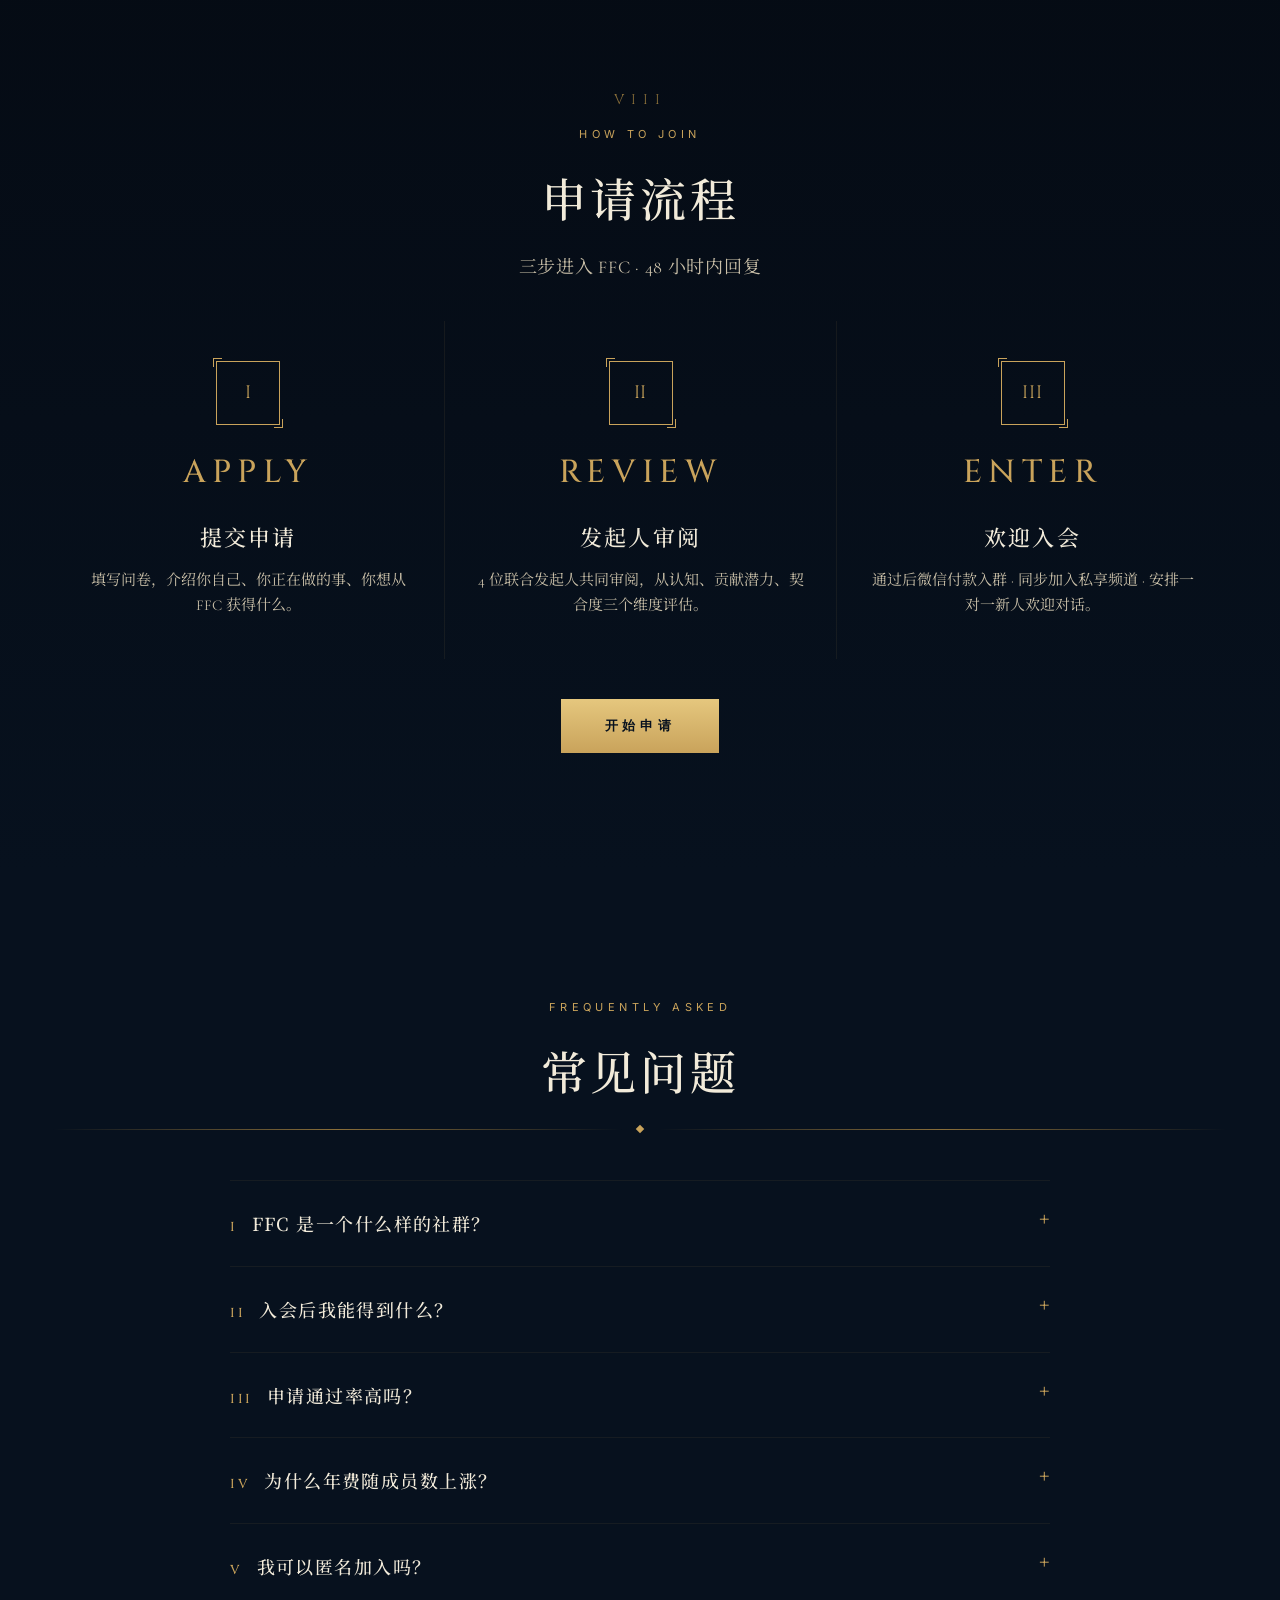
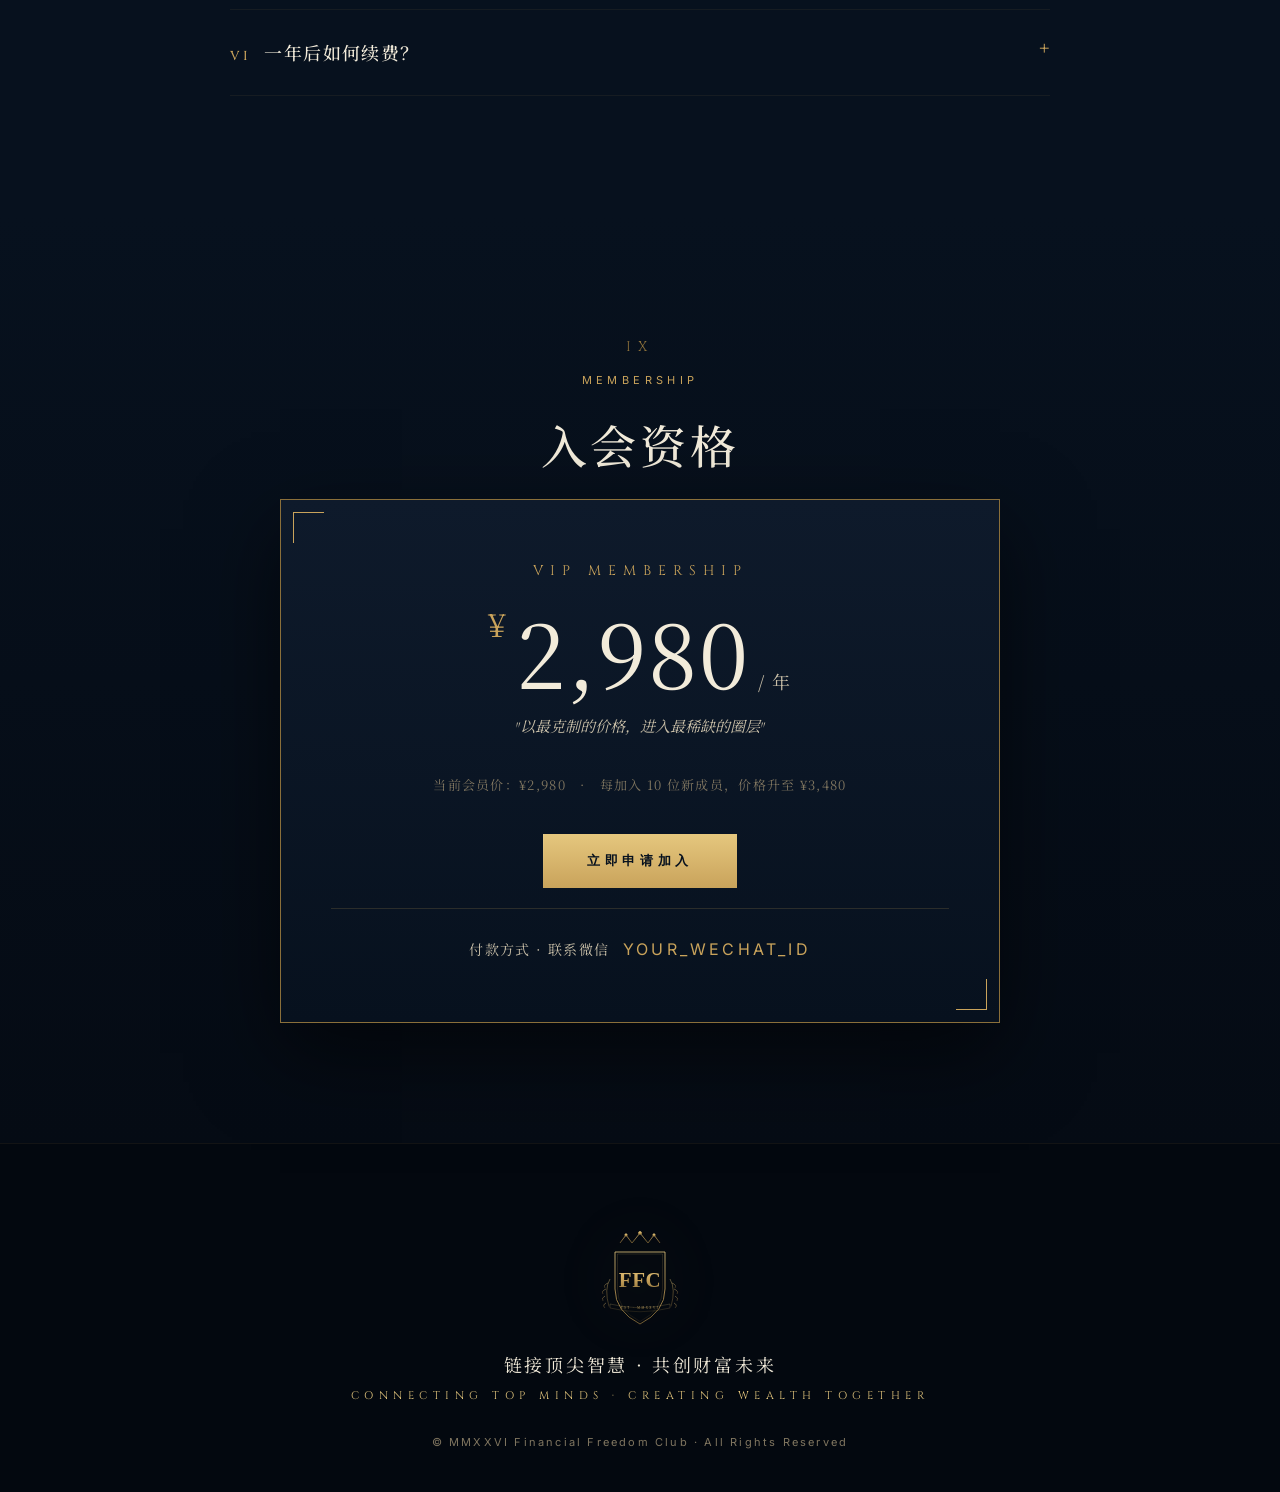
==== commit ad44c622: "合影: 读取3个合影字段全部图 + 合影已审核开关; 新增AI Builder卡片(David); 问卷加年龄段" ====
--- a/index.html
+++ b/index.html
@@ -149,6 +149,27 @@
       <div class="divider-ornament"><span class="diamond"></span></div>
     </div>
     <div class="founders-grid" id="founders-grid"></div>
+
+    <!-- CLUB AI BUILDER -->
+    <div class="builder-wrap">
+      <div class="builder-card" id="builder-card">
+        <div class="builder-avatar" id="builder-avatar">
+          <img src="assets/david-builder.jpg" alt="David 小鱼"
+               onerror="this.style.display='none';this.parentNode.classList.add('noimg');" />
+          <span class="builder-fallback">鱼</span>
+          <div class="builder-tap">点击查看联系方式</div>
+        </div>
+        <div class="builder-info">
+          <div class="builder-role">AI BUILDER</div>
+          <h3 class="builder-name">David 小鱼</h3>
+          <p class="builder-desc">
+            社群维护者 · 网站开发 & Notion 运营<br/>
+            <span class="builder-sub">把社群的内容与工具，变成可链接的系统。</span>
+          </p>
+          <button class="builder-contact-btn" id="builder-contact-btn">联系 David ↗</button>
+        </div>
+      </div>
+    </div>
   </div>
 </section>
 
@@ -502,6 +523,55 @@
   </div>
 </div>
 
+<!-- ============ BUILDER CONTACT MODAL ============ -->
+<div class="modal-backdrop" id="builder-modal">
+  <div class="modal builder-modal">
+    <button class="modal-close" id="builder-close" aria-label="close">×</button>
+    <div class="builder-modal-head">
+      <div class="builder-modal-avatar">
+        <img src="assets/david-builder.jpg" alt="David 小鱼"
+             onerror="this.style.display='none';this.parentNode.classList.add('noimg');" />
+        <span>鱼</span>
+      </div>
+      <h2>David 小鱼</h2>
+      <div class="builder-modal-role">AI BUILDER　·　社群维护者（网站开发 & Notion 运营）</div>
+    </div>
+    <div class="builder-links">
+      <div class="builder-link" data-copy="dragon-yu-171728">
+        <span class="bl-ico">💬</span>
+        <span class="bl-label">微信</span>
+        <span class="bl-val">dragon-yu-171728</span>
+        <span class="bl-act">点击复制</span>
+      </div>
+      <div class="builder-link" data-copy="自家的鱼鱼 / Claworld">
+        <span class="bl-ico">📢</span>
+        <span class="bl-label">公众号</span>
+        <span class="bl-val">自家的鱼鱼 / Claworld</span>
+        <span class="bl-act">点击复制</span>
+      </div>
+      <a class="builder-link" href="https://x.com/shark1996_" target="_blank" rel="noopener">
+        <span class="bl-ico">𝕏</span>
+        <span class="bl-label">X / Twitter</span>
+        <span class="bl-val">@Shark1996_</span>
+        <span class="bl-act">前往 ↗</span>
+      </a>
+      <a class="builder-link" href="https://www.youtube.com/@Singularity2026" target="_blank" rel="noopener">
+        <span class="bl-ico">▶</span>
+        <span class="bl-label">YouTube</span>
+        <span class="bl-val">@Singularity2026</span>
+        <span class="bl-act">前往 ↗</span>
+      </a>
+      <a class="builder-link" href="https://xhslink.com/m/6WBQosGc8F6" target="_blank" rel="noopener">
+        <span class="bl-ico">📕</span>
+        <span class="bl-label">小红书</span>
+        <span class="bl-val">David 小鱼</span>
+        <span class="bl-act">前往 ↗</span>
+      </a>
+    </div>
+    <p class="builder-modal-foot">网站开发 · 知识库维护 · Notion 系统 · AI 应用 — 有任何需求欢迎联系</p>
+  </div>
+</div>
+
 
 <!-- ============ FOOTER (shared) ============ -->
 <footer class="footer">
--- a/assets/style.css
+++ b/assets/style.css
@@ -1490,3 +1490,209 @@
   .crest { width: 80px; height: 88px; }
   .crest--lg { width: 110px; height: 121px; }
 }
+
+/* ============== 外圈人脉 · 真实合影卡片 ============== */
+.connection-card.photo {
+  position: relative;
+  padding: 0;
+  min-height: 0;
+  aspect-ratio: 4 / 5;
+  overflow: hidden;
+  cursor: pointer;
+  border: 1px solid var(--line);
+  background: var(--ink-3);
+  transition: transform .3s ease, border-color .3s ease, box-shadow .3s ease;
+}
+.connection-card.photo img {
+  width: 100%; height: 100%;
+  object-fit: cover;
+  display: block;
+  transition: transform .5s ease, filter .3s ease;
+  /* 隐私保护：默认轻微模糊 + 暗化，hover 时清晰 */
+  filter: brightness(0.82);
+}
+.connection-card.photo:hover {
+  border-color: var(--gold);
+  transform: translateY(-4px);
+  box-shadow: 0 18px 40px rgba(0,0,0,0.55);
+}
+.connection-card.photo:hover img { transform: scale(1.06); filter: brightness(1); }
+.connection-card.photo::after {
+  content: "";
+  position: absolute; inset: 0;
+  background: linear-gradient(180deg, transparent 55%, rgba(7,17,30,0.92) 100%);
+  pointer-events: none;
+}
+.conn-uploader {
+  position: absolute; left: 10px; bottom: 10px; z-index: 2;
+  font-family: var(--font-cn);
+  font-size: 13px; letter-spacing: 0.04em;
+  color: var(--gold-2);
+  text-shadow: 0 1px 4px rgba(0,0,0,0.8);
+}
+.conn-caption {
+  position: absolute; left: 10px; right: 10px; bottom: 30px; z-index: 2;
+  font-family: var(--font-serif);
+  font-size: 12px; color: var(--bone-2);
+  white-space: nowrap; overflow: hidden; text-overflow: ellipsis;
+  text-shadow: 0 1px 4px rgba(0,0,0,0.8);
+}
+.conn-count {
+  position: absolute; top: 8px; right: 8px; z-index: 2;
+  background: rgba(7,17,30,0.7);
+  border: 1px solid var(--line);
+  border-radius: 20px;
+  padding: 2px 9px;
+  font-size: 11px; color: var(--bone);
+  letter-spacing: 0.05em;
+}
+
+/* ============== 合影灯箱 ============== */
+.conn-lightbox {
+  position: fixed; inset: 0; z-index: 1200;
+  background: rgba(3,8,15,0.95);
+  backdrop-filter: blur(8px);
+  display: none;
+  align-items: center; justify-content: center;
+}
+.conn-lightbox.open { display: flex; }
+.conn-lightbox .lb-img {
+  max-width: 88vw; max-height: 82vh;
+  object-fit: contain;
+  border: 1px solid var(--line);
+  box-shadow: 0 30px 80px rgba(0,0,0,0.6);
+  user-select: none;
+}
+.conn-lightbox .lb-close {
+  position: absolute; top: 22px; right: 28px;
+  background: none; border: none; color: var(--gold);
+  font-size: 38px; line-height: 1; cursor: pointer;
+}
+.conn-lightbox .lb-prev, .conn-lightbox .lb-next {
+  position: absolute; top: 50%; transform: translateY(-50%);
+  background: rgba(201,163,91,0.08);
+  border: 1px solid var(--line);
+  color: var(--gold);
+  font-size: 40px; line-height: 1;
+  width: 56px; height: 56px; border-radius: 50%;
+  cursor: pointer; transition: all .25s ease;
+  display: flex; align-items: center; justify-content: center;
+}
+.conn-lightbox .lb-prev:hover, .conn-lightbox .lb-next:hover {
+  background: var(--gold); color: var(--ink);
+}
+.conn-lightbox .lb-prev { left: 4vw; }
+.conn-lightbox .lb-next { right: 4vw; }
+.conn-lightbox .lb-meta {
+  position: absolute; bottom: 26px; left: 0; right: 0;
+  text-align: center;
+  font-family: var(--font-cn);
+  color: var(--bone-2); font-size: 14px; letter-spacing: 0.05em;
+}
+.conn-lightbox .lb-uploader { color: var(--gold-2); }
+.conn-lightbox .lb-idx { color: var(--bone-3); font-family: var(--font-sans); }
+@media (max-width: 768px) {
+  .conn-lightbox .lb-prev { left: 8px; width: 44px; height: 44px; font-size: 30px; }
+  .conn-lightbox .lb-next { right: 8px; width: 44px; height: 44px; font-size: 30px; }
+  .conn-lightbox .lb-close { top: 14px; right: 16px; }
+}
+
+/* ============== Club AI Builder（David 小鱼） ============== */
+.builder-wrap { margin: 56px auto 0; max-width: 760px; }
+.builder-card {
+  display: flex; align-items: center; gap: 36px;
+  background: linear-gradient(135deg, var(--ink-2), var(--ink));
+  border: 1px solid var(--gold-3);
+  padding: 34px 40px;
+  position: relative;
+}
+.builder-card::before, .builder-card::after {
+  content: ""; position: absolute; width: 22px; height: 22px; border: 1px solid var(--gold);
+}
+.builder-card::before { top: -1px; left: -1px; border-right: none; border-bottom: none; }
+.builder-card::after  { bottom: -1px; right: -1px; border-left: none; border-top: none; }
+
+.builder-avatar {
+  position: relative;
+  width: 132px; height: 132px; flex-shrink: 0;
+  border-radius: 50%;
+  border: 2px solid var(--gold);
+  overflow: hidden;
+  cursor: pointer;
+  background: var(--ink-3);
+  box-shadow: 0 0 0 6px rgba(201,163,91,0.06);
+  transition: transform .35s ease, box-shadow .35s ease;
+}
+.builder-avatar img { width: 100%; height: 100%; object-fit: cover; }
+.builder-avatar .builder-fallback {
+  position: absolute; inset: 0; display: none;
+  align-items: center; justify-content: center;
+  font-family: var(--font-cn); font-size: 44px; color: var(--gold);
+}
+.builder-avatar.noimg .builder-fallback { display: flex; }
+.builder-avatar:hover { transform: scale(1.05); box-shadow: 0 0 28px rgba(201,163,91,0.4); }
+.builder-tap {
+  position: absolute; left: 0; right: 0; bottom: 0;
+  background: rgba(7,17,30,0.82);
+  color: var(--gold-2);
+  font-size: 10px; letter-spacing: 0.1em;
+  text-align: center; padding: 5px 0;
+  opacity: 0; transition: opacity .3s ease;
+}
+.builder-avatar:hover .builder-tap { opacity: 1; }
+
+.builder-role {
+  font-family: var(--font-sans); font-size: 11px; letter-spacing: 0.35em;
+  color: var(--gold); margin-bottom: 8px;
+}
+.builder-name {
+  font-family: var(--font-cn); font-size: 26px; color: var(--bone);
+  margin: 0 0 12px; letter-spacing: 0.06em; font-weight: 500;
+}
+.builder-desc {
+  font-family: var(--font-serif); font-size: 15px; line-height: 1.7;
+  color: var(--bone-2); margin: 0 0 18px;
+}
+.builder-desc .builder-sub { color: var(--bone-3); font-size: 14px; font-style: italic; }
+.builder-contact-btn {
+  background: transparent; border: 1px solid var(--gold);
+  color: var(--gold); font-family: var(--font-sans);
+  font-size: 12px; letter-spacing: 0.2em; padding: 10px 26px;
+  cursor: pointer; transition: all .3s ease;
+}
+.builder-contact-btn:hover { background: var(--gold); color: var(--ink); }
+
+/* Builder 联系弹窗 */
+.builder-modal { max-width: 460px; text-align: center; }
+.builder-modal-head { margin-bottom: 24px; }
+.builder-modal-avatar {
+  width: 92px; height: 92px; margin: 0 auto 14px;
+  border-radius: 50%; border: 2px solid var(--gold); overflow: hidden;
+  background: var(--ink-3); position: relative;
+}
+.builder-modal-avatar img { width: 100%; height: 100%; object-fit: cover; }
+.builder-modal-avatar span {
+  position: absolute; inset: 0; display: none; align-items: center; justify-content: center;
+  font-family: var(--font-cn); font-size: 34px; color: var(--gold);
+}
+.builder-modal-avatar.noimg span { display: flex; }
+.builder-modal h2 { font-family: var(--font-cn); font-size: 26px; color: var(--bone); margin: 0 0 6px; font-weight: 500; }
+.builder-modal-role { font-family: var(--font-sans); font-size: 11px; letter-spacing: 0.2em; color: var(--gold-2); }
+.builder-links { display: flex; flex-direction: column; gap: 10px; margin: 8px 0 18px; text-align: left; }
+.builder-link {
+  display: flex; align-items: center; gap: 12px;
+  background: var(--ink); border: 1px solid var(--line);
+  padding: 12px 16px; text-decoration: none; cursor: pointer;
+  transition: all .25s ease;
+}
+.builder-link:hover { border-color: var(--gold); background: var(--ink-3); }
+.builder-link .bl-ico { font-size: 18px; width: 22px; text-align: center; color: var(--gold); }
+.builder-link .bl-label { font-family: var(--font-cn); font-size: 13px; color: var(--bone-3); width: 64px; flex-shrink: 0; }
+.builder-link .bl-val { font-family: var(--font-sans); font-size: 14px; color: var(--bone); flex: 1; word-break: break-all; }
+.builder-link .bl-act { font-size: 11px; letter-spacing: 0.1em; color: var(--gold); flex-shrink: 0; }
+.builder-modal-foot { font-family: var(--font-serif); font-style: italic; font-size: 13px; color: var(--bone-3); margin: 0; }
+
+@media (max-width: 768px) {
+  .builder-card { flex-direction: column; text-align: center; padding: 30px 24px; gap: 22px; }
+  .builder-desc { font-size: 14px; }
+}
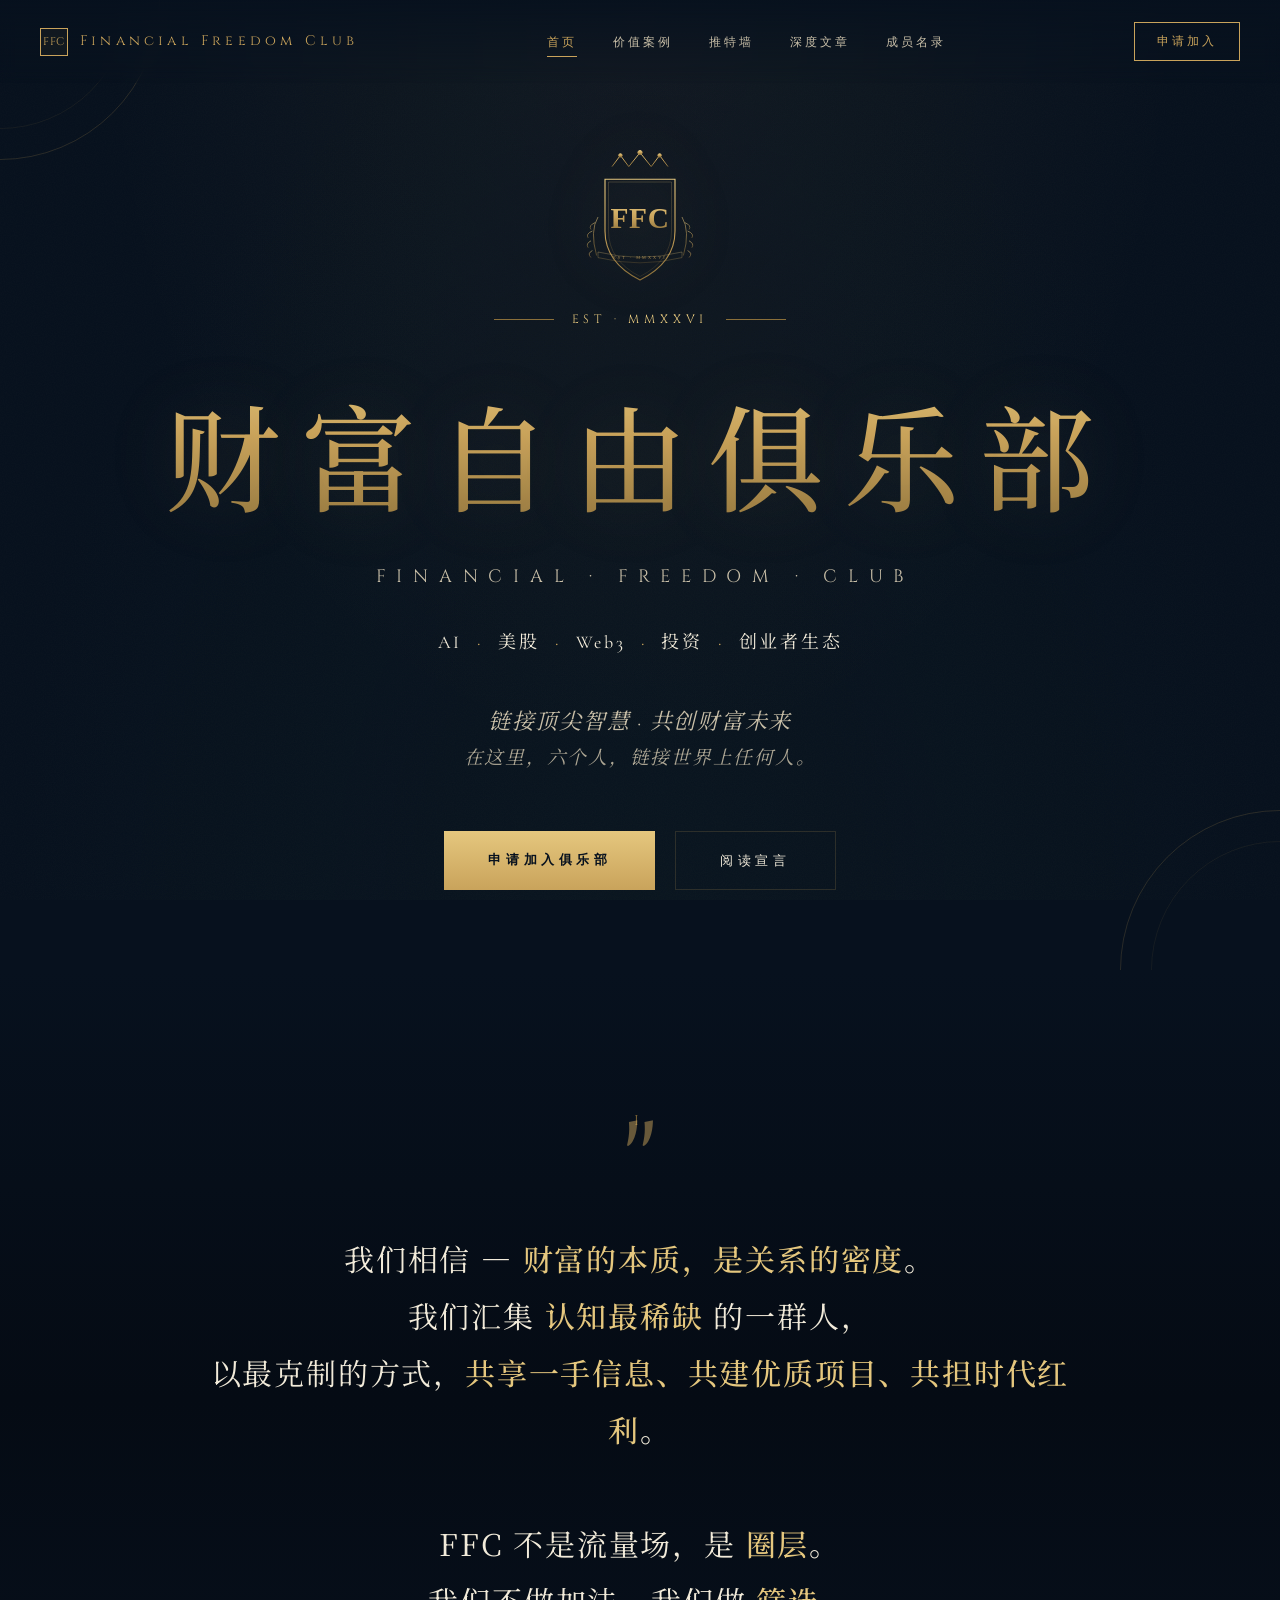
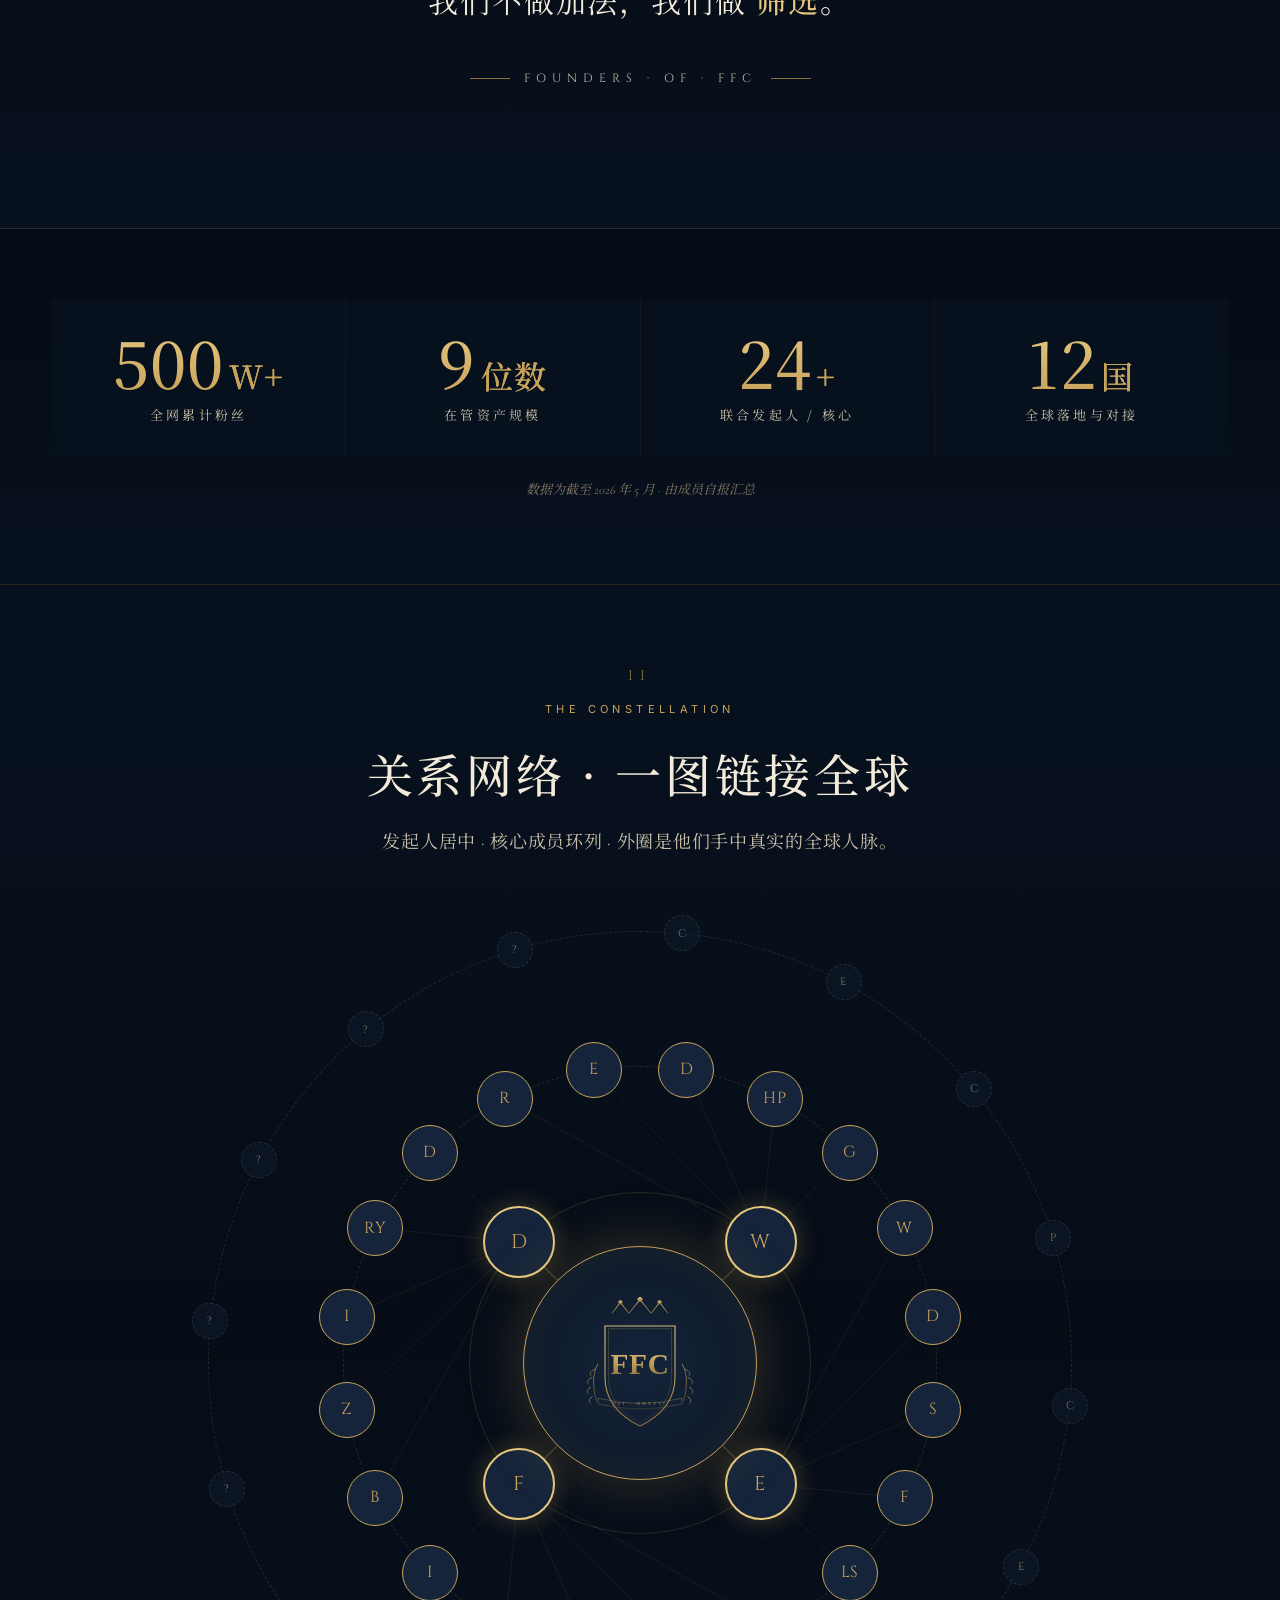
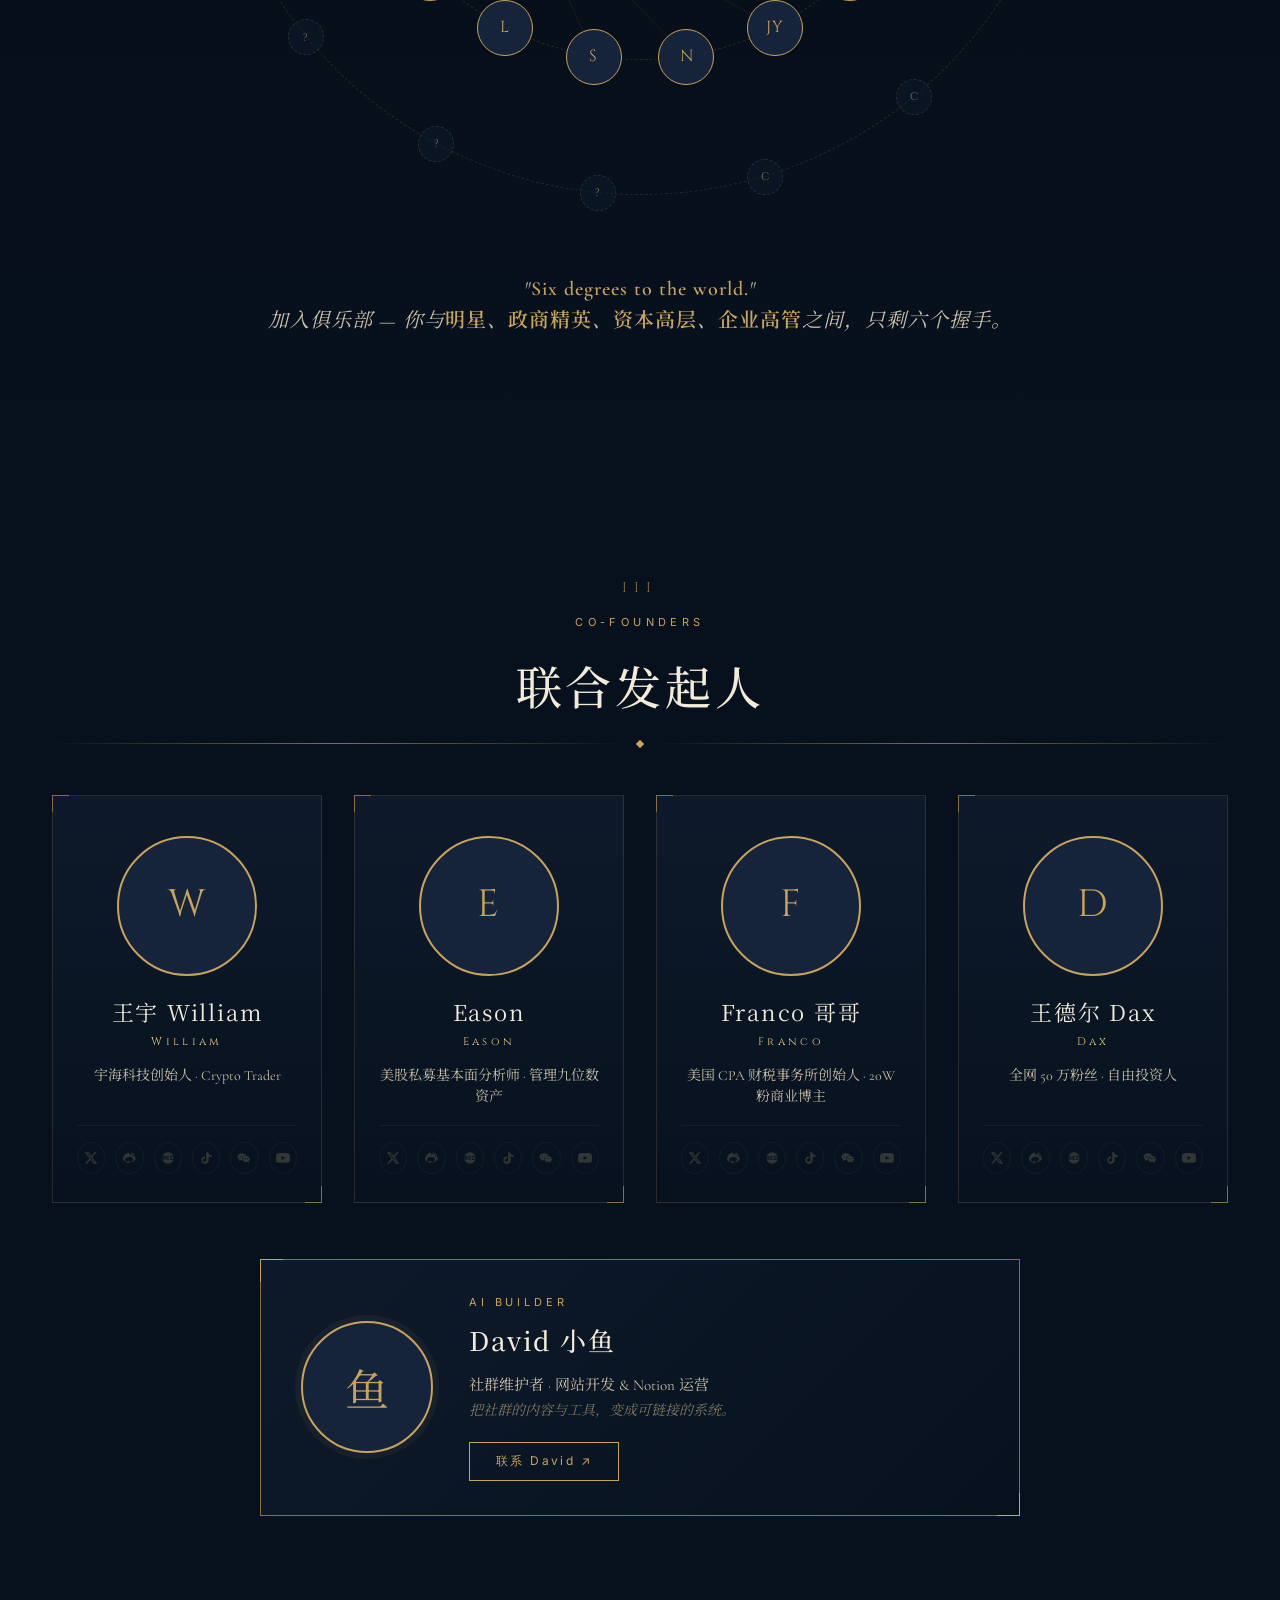
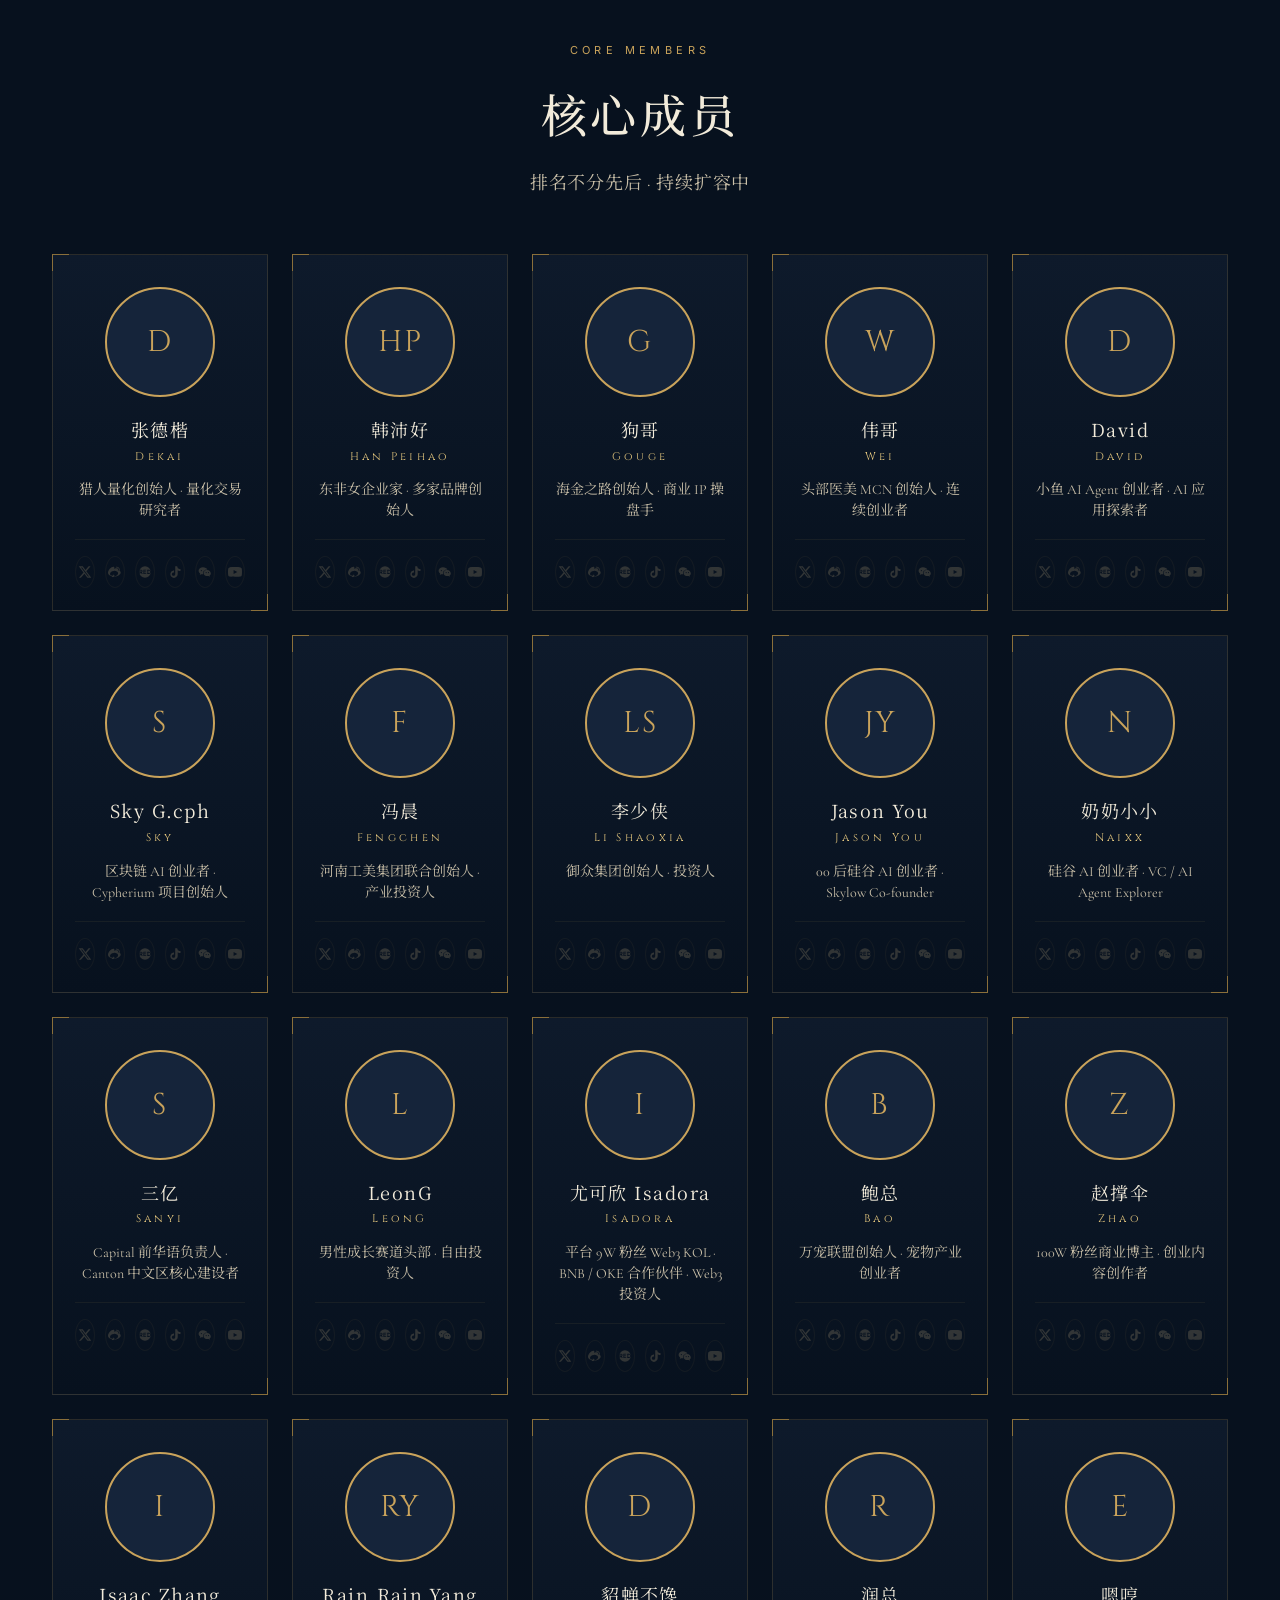
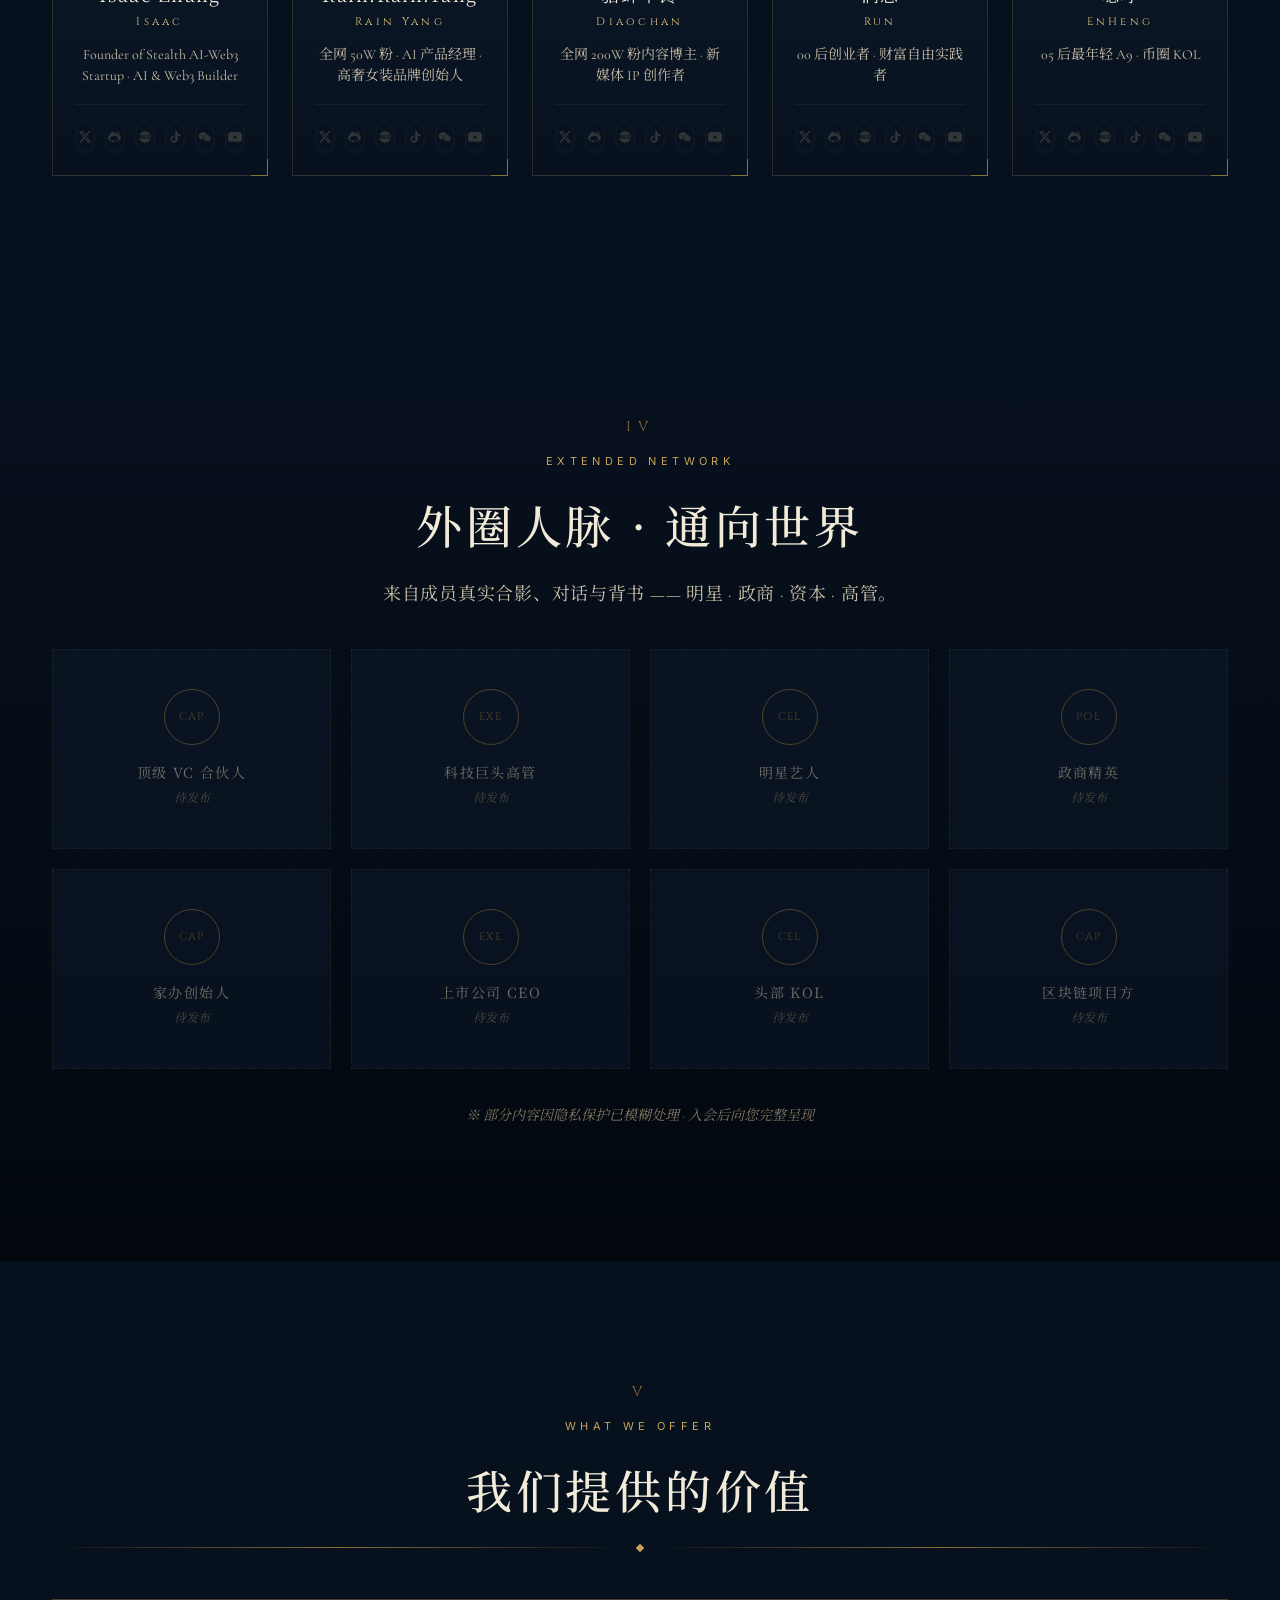
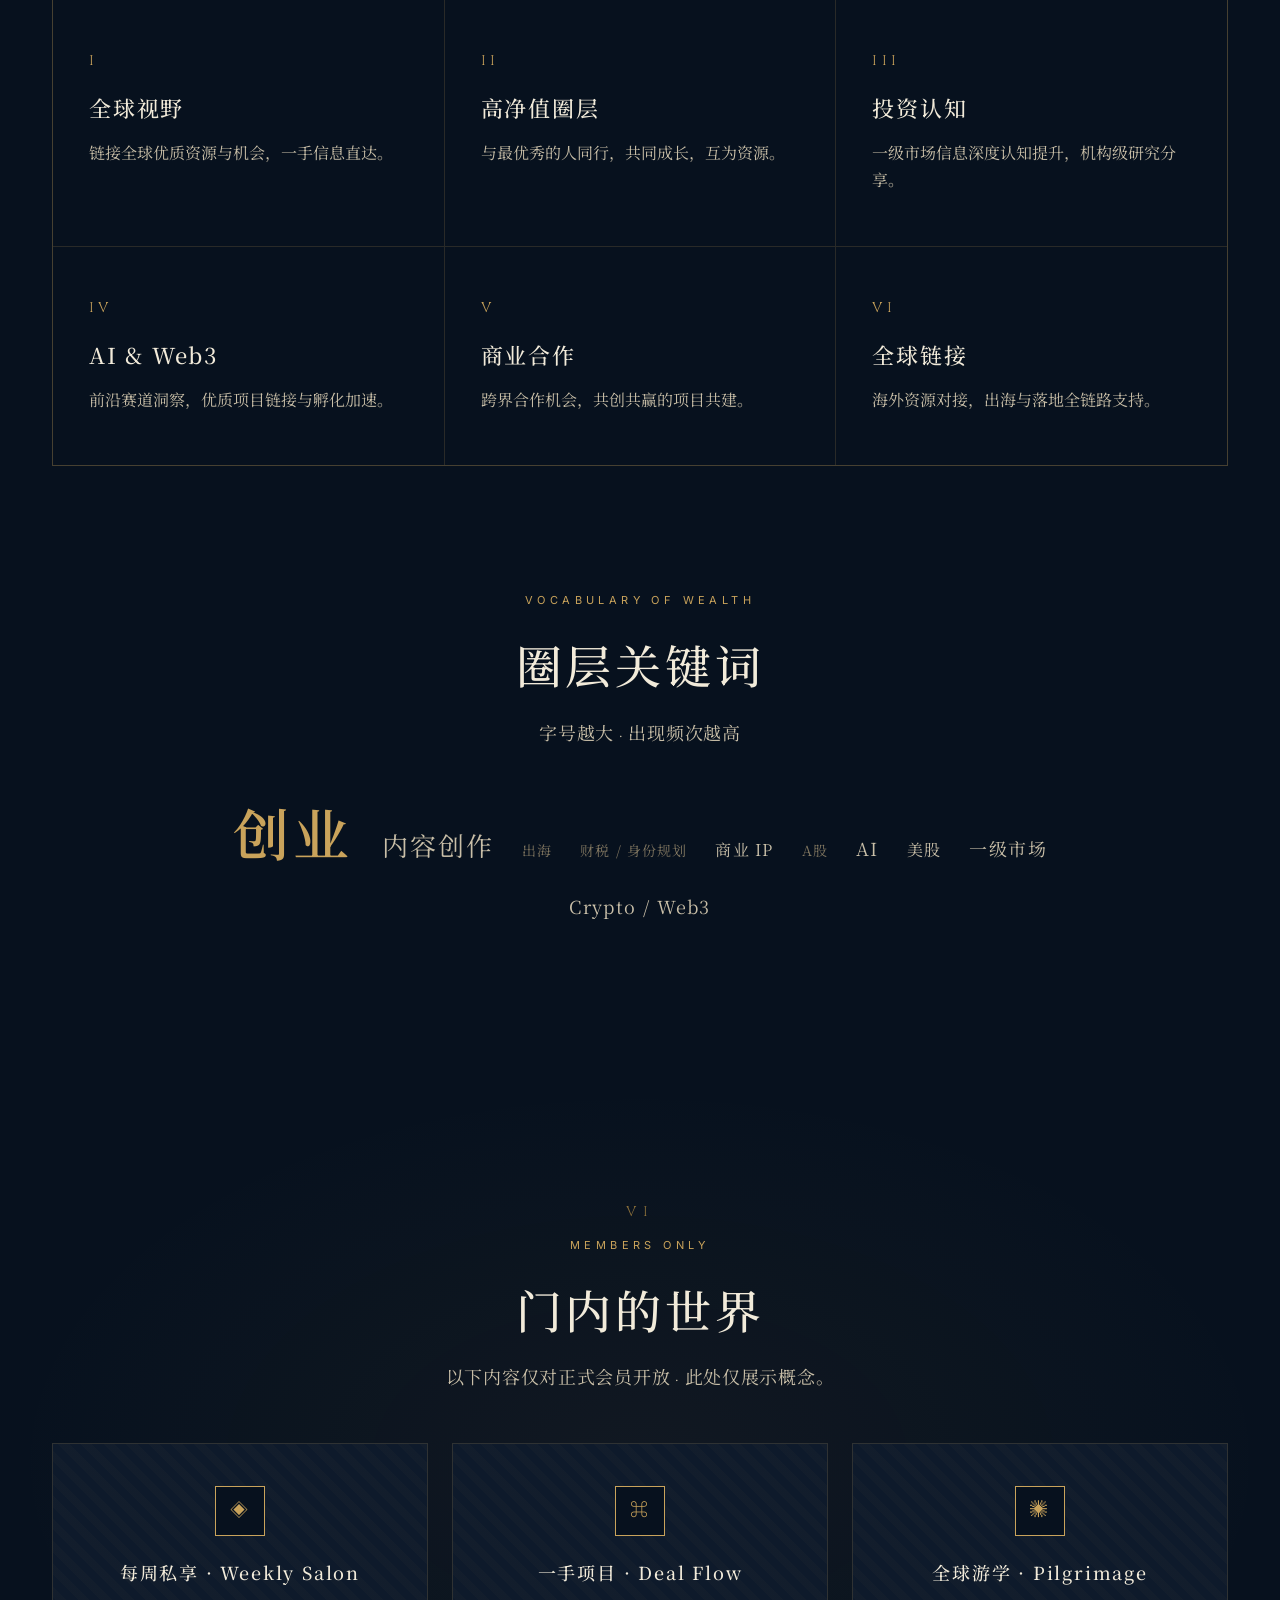
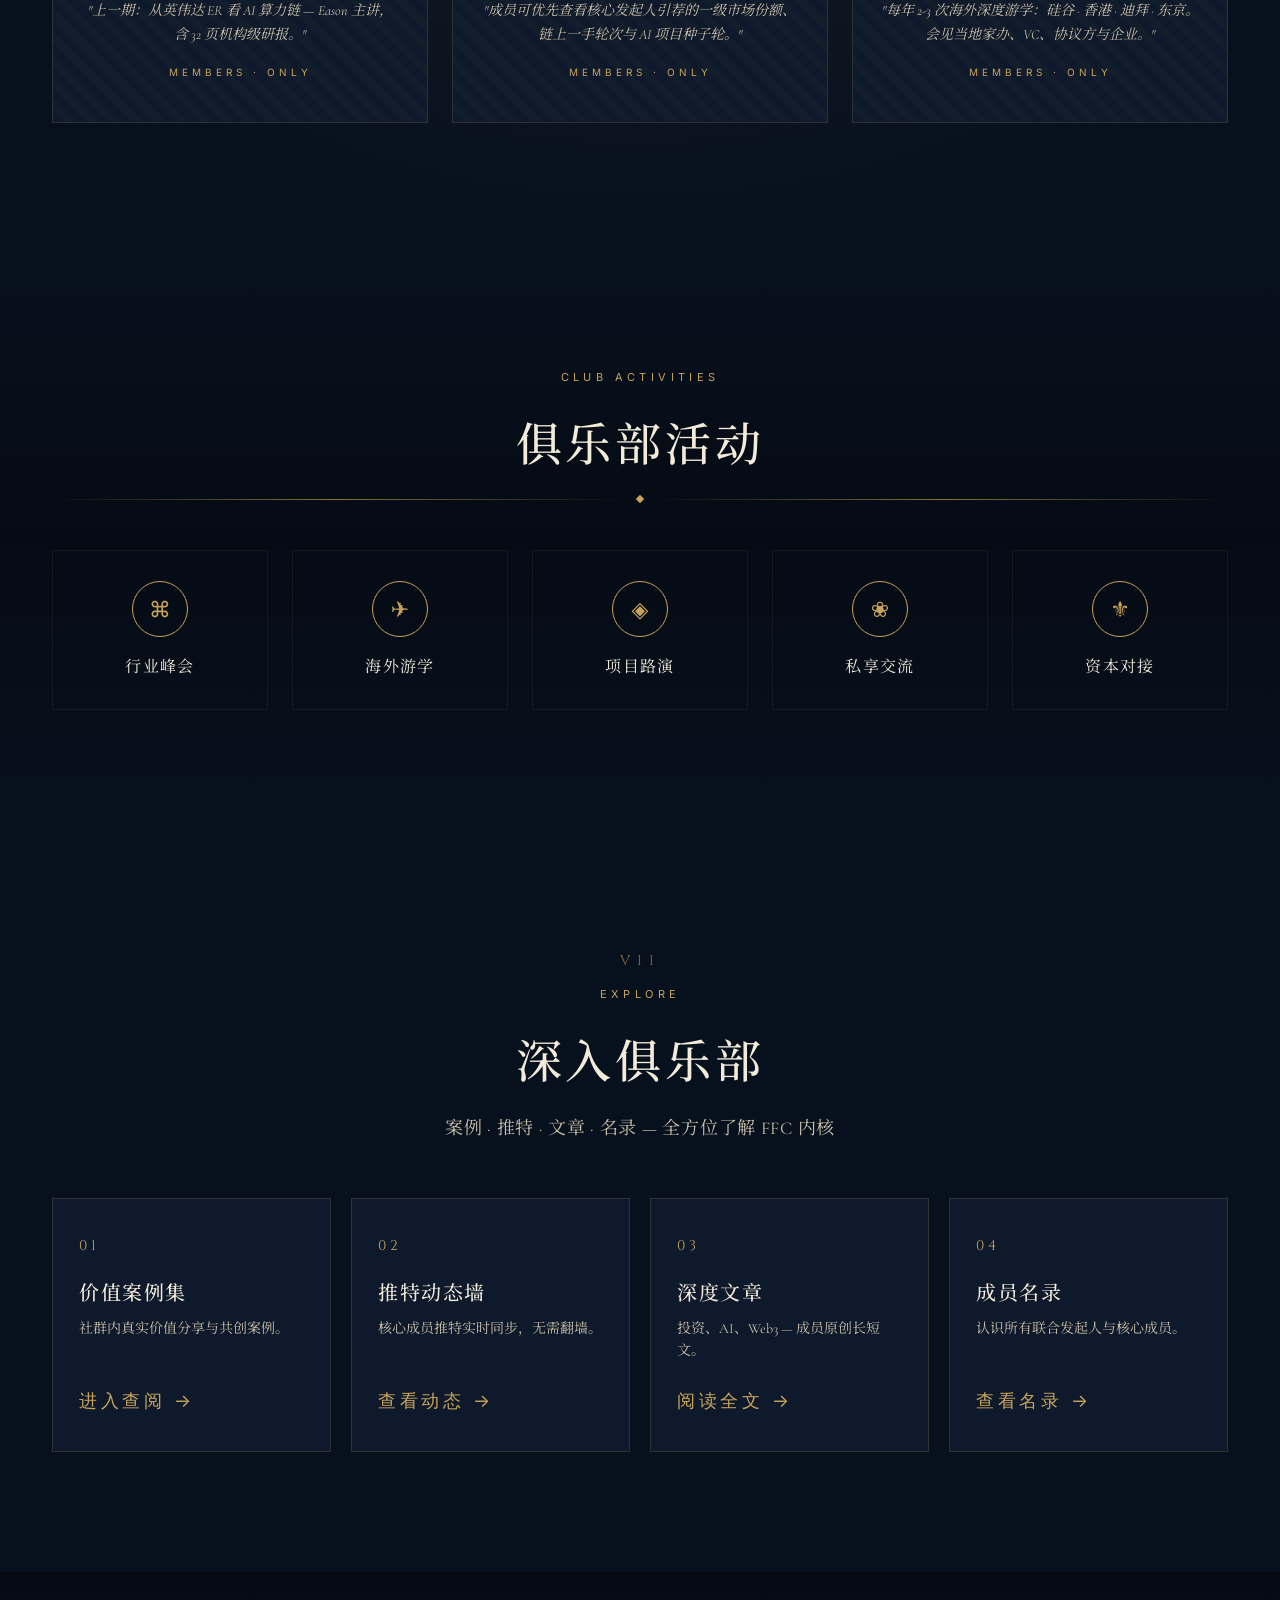
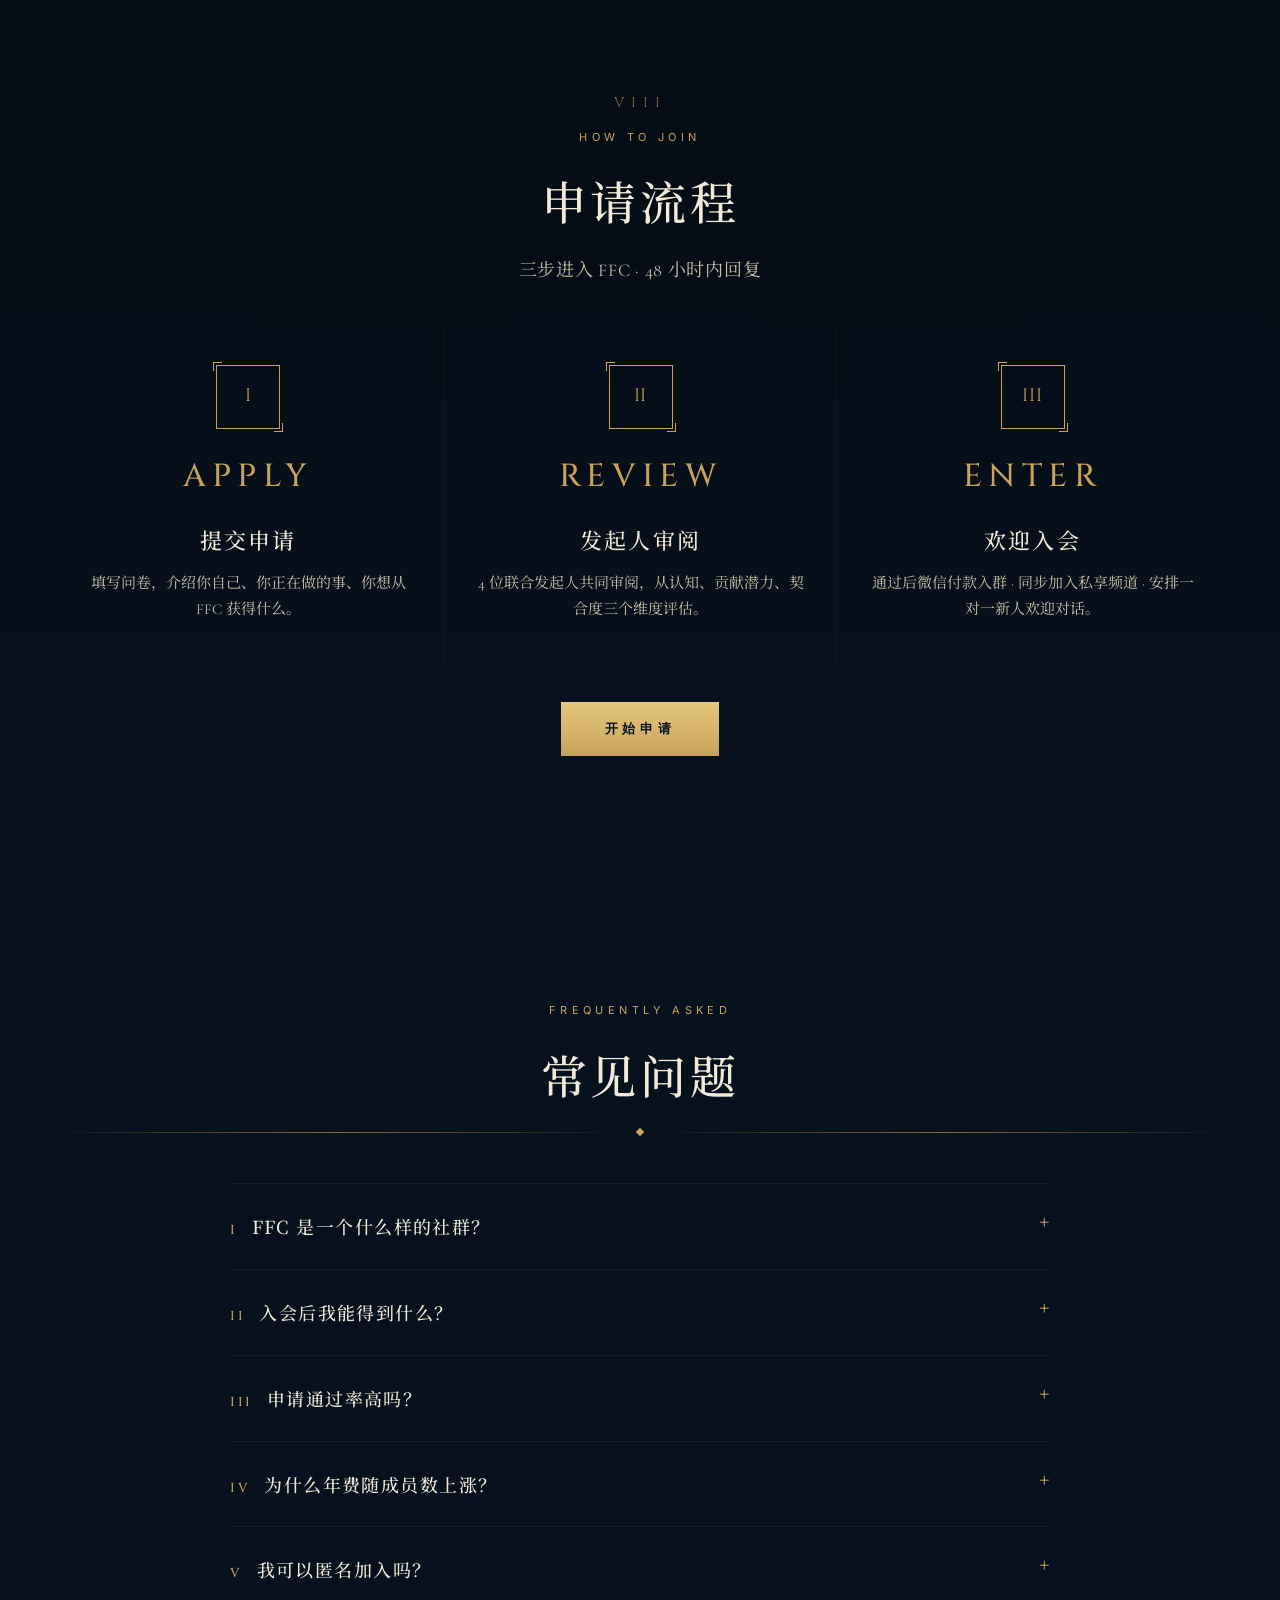
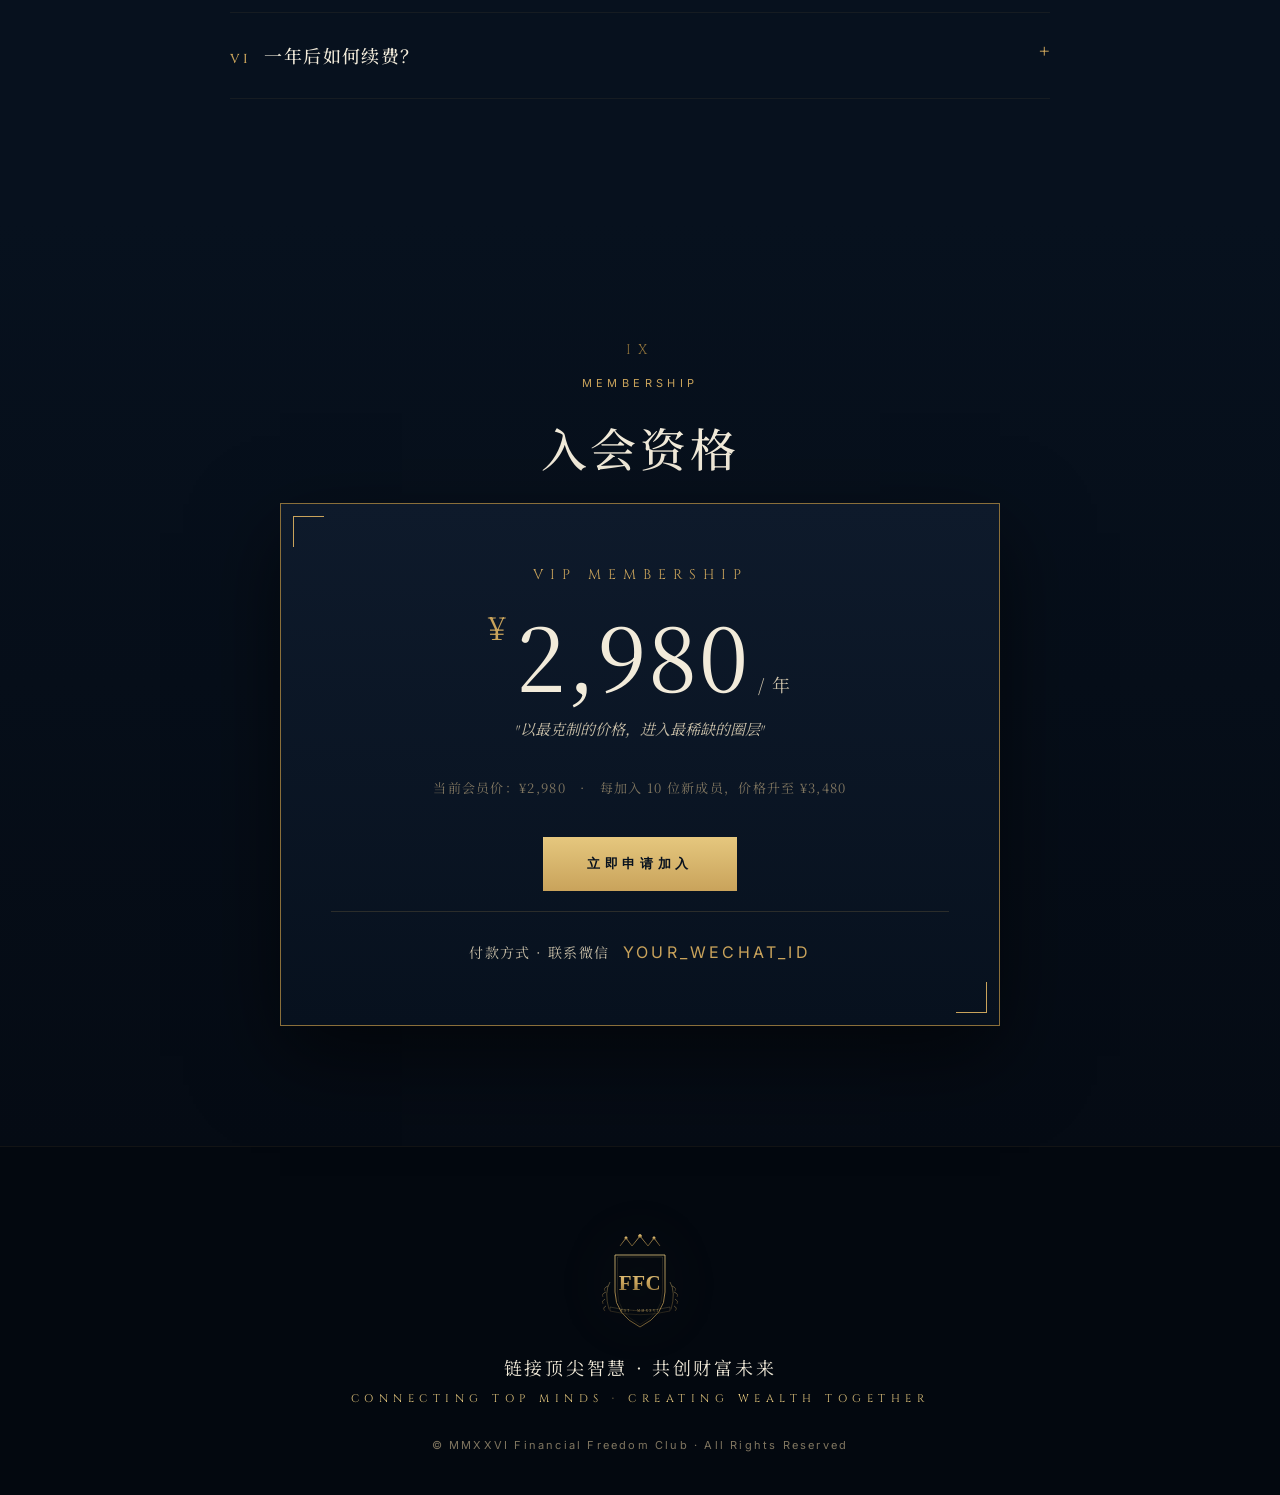
==== commit 7714479e: "新增: AI推特投研看板(Serenity风格)·VIP2 — 博主池+推文解析+立场/置信度+公司速读" ====
--- a/index.html
+++ b/index.html
@@ -425,41 +425,34 @@
   <section class="sub-hero">
     <div class="container">
       <div class="crown-mini">CHAPTER · 02</div>
-      <h1>推特动态墙</h1>
-      <div class="en">TWITTER · SYNC</div>
-      <p>"墙外的声音，在墙内同步发声。"<br/>核心大佬的 X / Twitter 实时同步 — 国内成员无需翻墙，也能第一时间读到一线观点。</p>
+      <h1>推特投研看板</h1>
+      <div class="en">X · INTELLIGENCE</div>
+      <p>"AI 把博主推文，读成结构化投研。"<br/>追踪官方推荐 + 成员自定义博主，自动抽取标的、立场、置信度。</p>
       <a href="#home" class="back-link">← 返回首页</a>
     </div>
   </section>
   <section>
     <div class="container">
-      <div class="placeholder-block">
+      <!-- VIP 门槛提示 -->
+      <div class="vip-gate" id="tweets-gate">
+        <span class="vip-badge">VIP 2 · 实时</span>
+        <p>推特投研为 <strong>VIP2 会员</strong>专享。下方为公开示例，完整看板与成员自定义订阅需入会解锁。</p>
+        <button class="btn-gold" data-apply style="margin-top:6px;">申请加入解锁</button>
+      </div>
+
+      <!-- 顶部统计 -->
+      <div class="tw-stats" id="tweets-stats"></div>
+
+      <!-- 主体：左推文流 + 右公司速读 -->
+      <div class="tw-layout">
+        <div class="tw-feed" id="tweets-feed"></div>
+        <div class="tw-side" id="tweets-tickers"></div>
+      </div>
+
+      <div id="tweets-empty" class="placeholder-block" style="display:none;">
         <div class="seal">SOON</div>
-        <h3>抓取管道搭建中</h3>
-        <p>无服务器阶段建议三种方案，确认后我直接接入：</p>
-        <ul class="checklist">
-          <li><strong>RSSHub</strong> 自部署节点 + 前端 fetch 渲染（最稳）</li>
-          <li><strong>Nitter</strong> 公共实例镜像（零成本，可能限速）</li>
-          <li><strong>定时脚本</strong> + GitHub Actions 抓取到 JSON（推荐，可缓存）</li>
-        </ul>
-        <p style="margin-top:24px;font-size:13px;color:var(--bone-3);">先告诉我哪几位核心大佬的 X 账号优先抓取，我配置好 feed 列表。</p>
-      </div>
-      <div class="feed-grid">
-        <div class="feed-card">
-          <div class="author"><div class="avatar">DX</div><div><div class="name">王德尔 Dax</div><div class="handle">@dax · 占位</div></div></div>
-          <div class="content">这里将自动展示成员最新推文，含图片、引用、转发标记。</div>
-          <div class="meta">2026 · 5 · 24　·　12.3K 阅读</div>
-        </div>
-        <div class="feed-card">
-          <div class="author"><div class="avatar">FR</div><div><div class="name">Franco 哥哥</div><div class="handle">@franco · 占位</div></div></div>
-          <div class="content">支持中英双语 · 长推文截断 · 一键跳转原文。</div>
-          <div class="meta">2026 · 5 · 23　·　8.7K 阅读</div>
-        </div>
-        <div class="feed-card">
-          <div class="author"><div class="avatar">ES</div><div><div class="name">Eason</div><div class="handle">@eason · 占位</div></div></div>
-          <div class="content">支持按关键词、时间、作者筛选。投资 / AI / Web3 tag 自动分类。</div>
-          <div class="meta">2026 · 5 · 22　·　5.4K 阅读</div>
-        </div>
+        <h3>推特投研即将上线</h3>
+        <p>在 Notion「🐦 推特投研」里解析推文并勾「上网站」，第二天自动出现在这里。</p>
       </div>
     </div>
   </section>
--- a/assets/subpage.css
+++ b/assets/subpage.css
@@ -247,3 +247,61 @@
 .report-summary { font-family: var(--font-serif); font-size: 15px; color: var(--bone-2); line-height: 1.7; margin: 0 0 14px; }
 .report-tickers { font-family: var(--font-sans); font-size: 12px; letter-spacing: 0.1em; color: var(--gold-2); margin-bottom: 14px; }
 .report-cta { font-family: var(--font-sans); font-size: 12px; letter-spacing: 0.12em; color: var(--gold); padding-top: 14px; border-top: 1px solid var(--line-2); }
+
+/* ===== 推特投研看板（Serenity 风格） ===== */
+.vip-gate {
+  display: flex; flex-direction: column; align-items: flex-start; gap: 10px;
+  background: linear-gradient(135deg, rgba(201,163,91,0.08), transparent);
+  border: 1px solid var(--gold-3);
+  padding: 20px 24px; margin-bottom: 28px;
+}
+.vip-badge {
+  font-family: var(--font-sans); font-size: 11px; letter-spacing: 0.2em;
+  color: var(--ink); background: var(--gold); padding: 3px 12px; border-radius: 20px;
+}
+.vip-gate p { margin: 0; font-family: var(--font-serif); font-size: 15px; color: var(--bone-2); }
+.vip-gate strong { color: var(--gold-2); }
+
+.tw-stats { display: grid; grid-template-columns: 1fr 1fr; gap: 16px; margin-bottom: 24px; }
+.tw-stat { border: 1px solid var(--line); background: var(--ink-2); padding: 16px 20px; }
+.tw-stat.green { border-color: rgba(60,160,90,0.3); }
+.tw-stat .k { font-size: 11px; letter-spacing: 0.2em; color: var(--bone-3); }
+.tw-stat .v { font-family: var(--font-cn); font-size: 38px; color: var(--bone); line-height: 1.1; margin: 6px 0; }
+.tw-stat .s { font-size: 12px; color: var(--gold-2); }
+
+.tw-layout { display: grid; grid-template-columns: 1.7fr 1fr; gap: 24px; align-items: start; }
+.tw-feed-head, .tw-side-head {
+  font-family: var(--font-cn); font-size: 14px; color: var(--bone-3);
+  letter-spacing: 0.1em; margin-bottom: 14px;
+}
+.tw-card { border: 1px solid var(--line); background: var(--ink-2); padding: 20px 22px; margin-bottom: 16px; transition: border-color .25s ease; }
+.tw-card:hover { border-color: var(--gold-3); }
+.tw-card-top { display: flex; align-items: center; gap: 12px; margin-bottom: 12px; }
+.tw-author { font-family: var(--font-sans); font-size: 14px; color: var(--gold-2); }
+.tw-date { font-size: 12px; color: var(--bone-3); }
+.tw-x { margin-left: auto; font-size: 12px; color: var(--gold); border: 1px solid var(--line); padding: 2px 10px; border-radius: 4px; }
+.tw-badges { display: flex; flex-wrap: wrap; gap: 8px; margin-bottom: 12px; }
+.tw-badge { font-size: 11px; letter-spacing: 0.05em; padding: 3px 10px; border-radius: 4px; border: 1px solid var(--line); color: var(--bone-2); }
+.tw-badge.long { color: #6fcf97; border-color: rgba(111,207,151,0.4); background: rgba(111,207,151,0.08); }
+.tw-badge.short { color: #eb6f6f; border-color: rgba(235,111,111,0.4); background: rgba(235,111,111,0.08); }
+.tw-badge.neutral { color: var(--bone-3); }
+.tw-badge.conf { color: var(--gold-2); }
+.tw-badge.sector { color: var(--bone-2); }
+.tw-tickers { font-family: var(--font-sans); font-size: 13px; letter-spacing: 0.05em; color: var(--gold); margin-bottom: 10px; }
+.tw-insight { font-family: var(--font-serif); font-size: 15px; color: var(--bone); background: var(--ink-3); border-left: 2px solid var(--gold); padding: 10px 14px; margin-bottom: 12px; }
+.tw-raw { font-family: var(--font-serif); font-size: 14px; line-height: 1.7; color: var(--bone-2); }
+
+.tw-side { position: sticky; top: 90px; }
+.tw-ticker { border: 1px solid var(--line); background: var(--ink-2); padding: 14px 16px; margin-bottom: 12px; }
+.tw-ticker-top { display: flex; align-items: center; justify-content: space-between; }
+.tw-ticker .sym { font-family: var(--font-sans); font-size: 15px; color: var(--bone); font-weight: 600; }
+.tw-mini { font-size: 11px; padding: 2px 8px; border-radius: 4px; }
+.tw-mini.long { color: #6fcf97; background: rgba(111,207,151,0.1); }
+.tw-mini.short { color: #eb6f6f; background: rgba(235,111,111,0.1); }
+.tw-ticker-sub { font-size: 12px; color: var(--bone-3); margin-top: 6px; }
+
+@media (max-width: 900px) {
+  .tw-layout { grid-template-columns: 1fr; }
+  .tw-side { position: static; }
+  .tw-stats { grid-template-columns: 1fr; }
+}
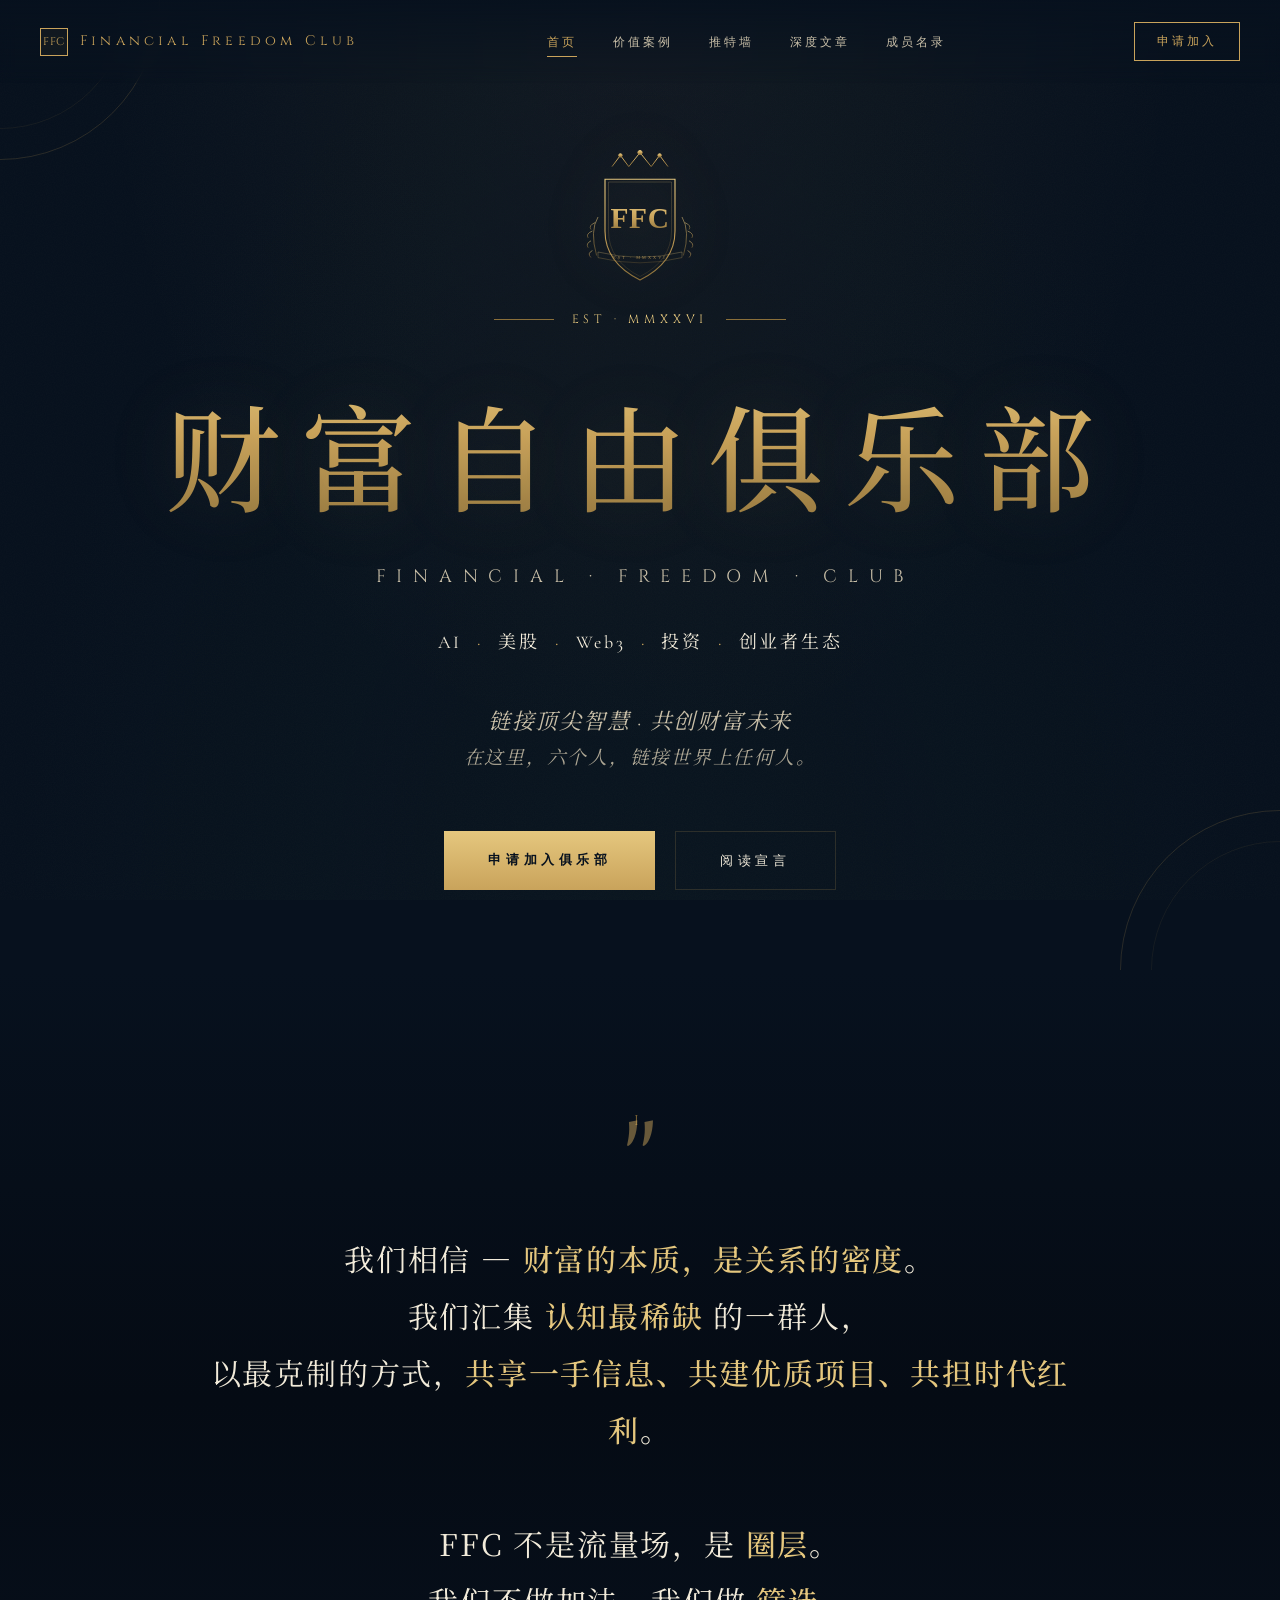
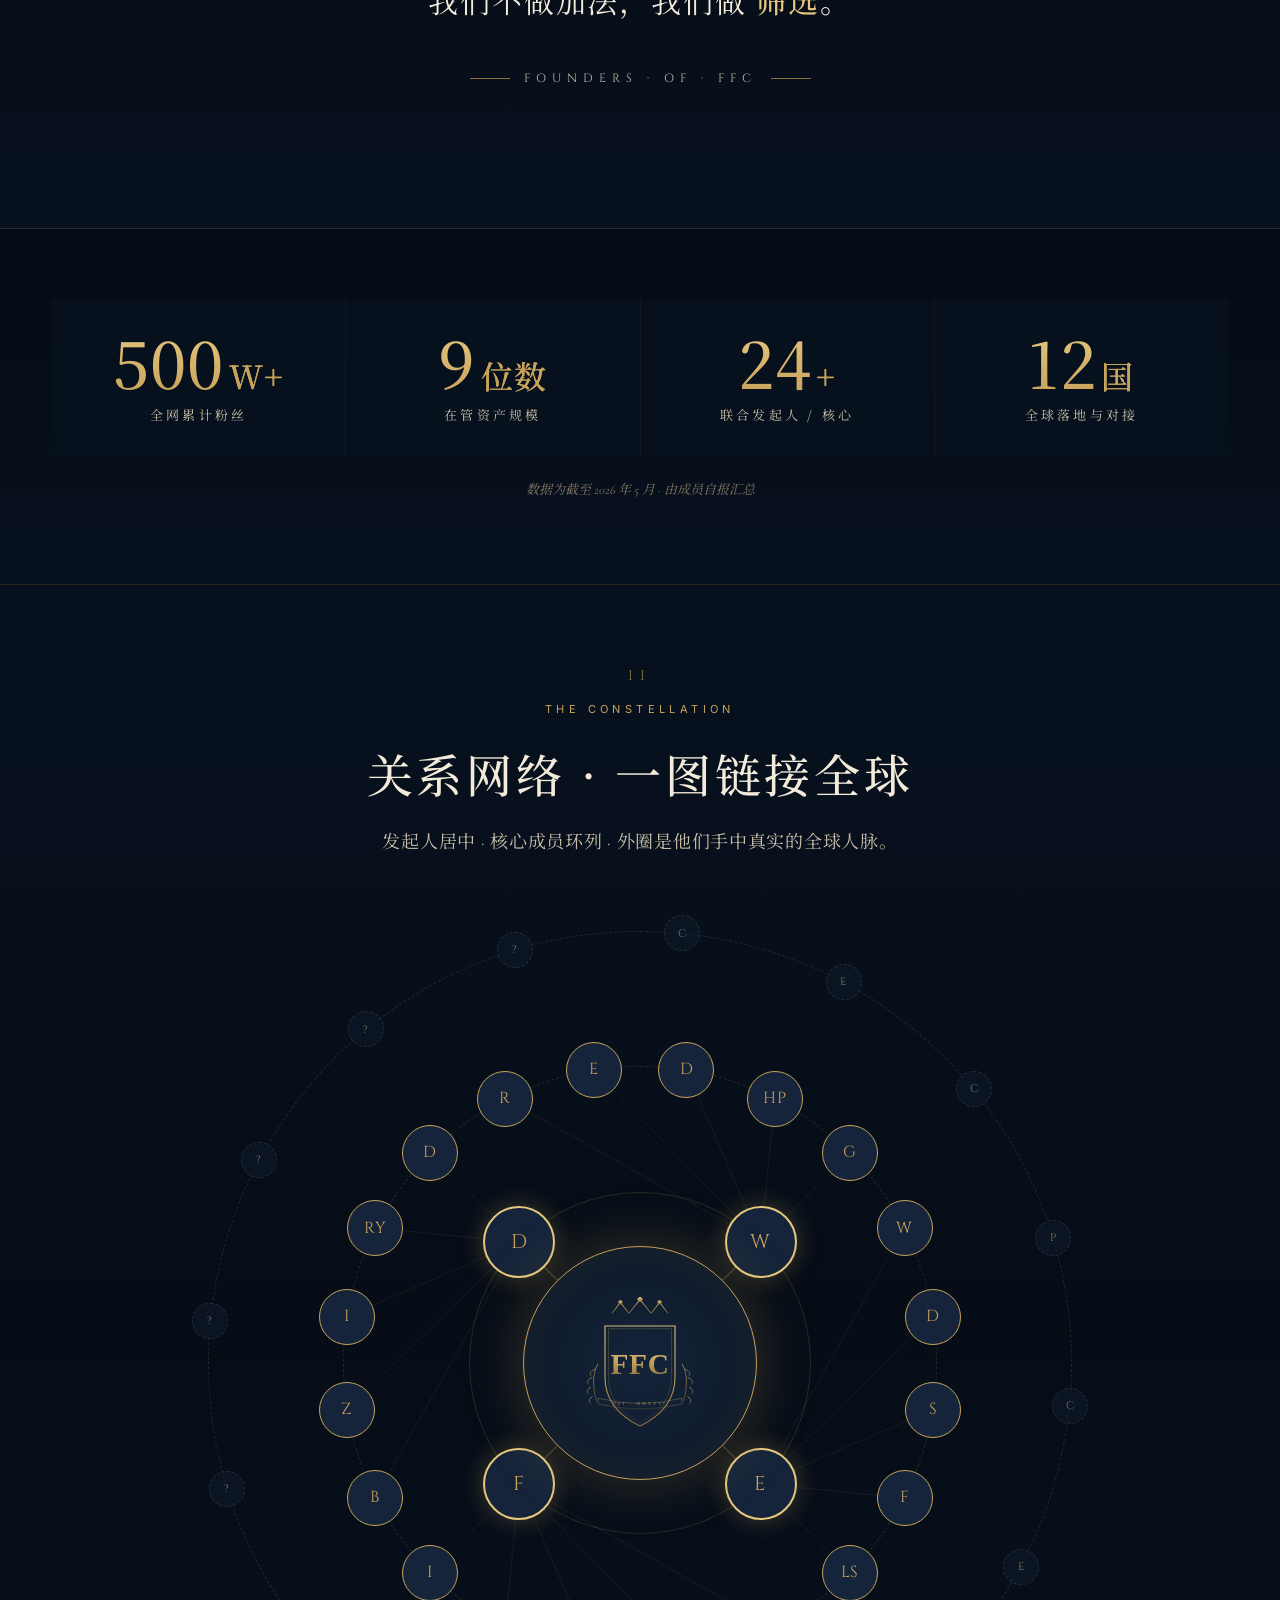
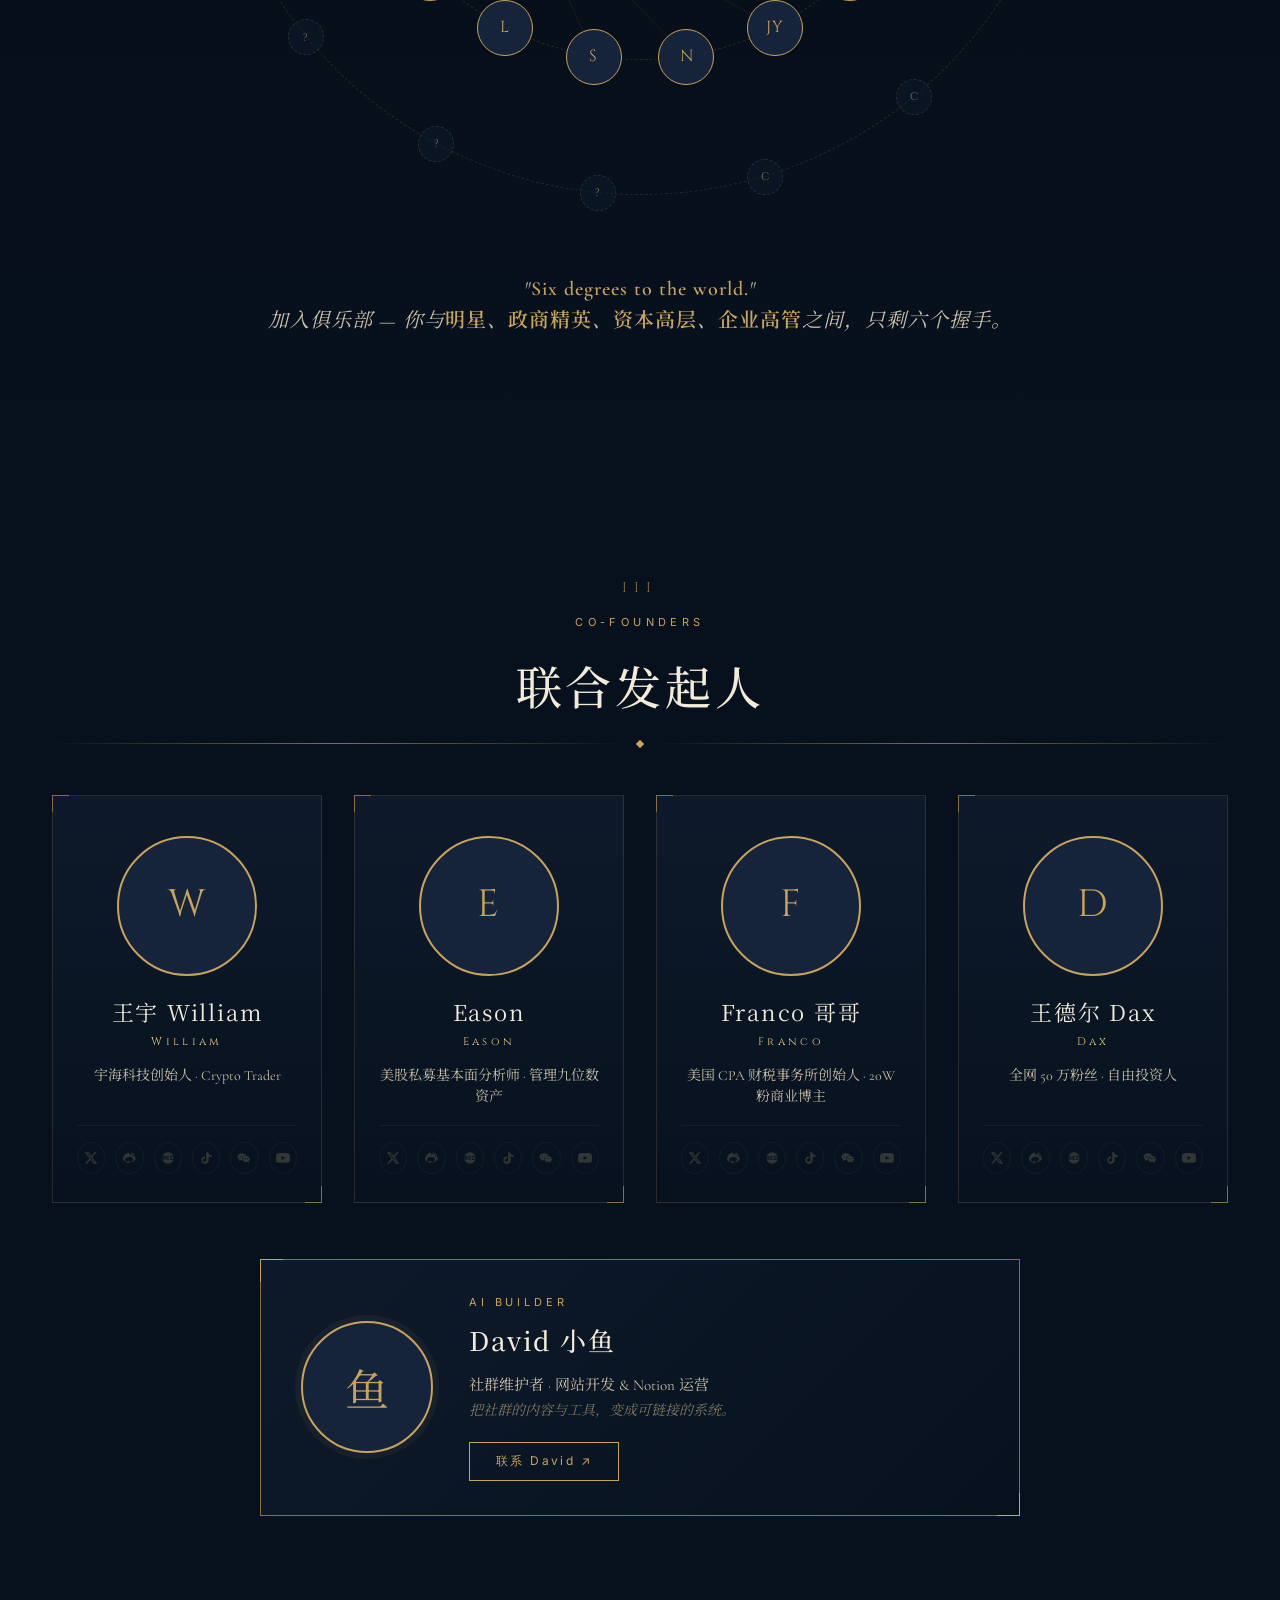
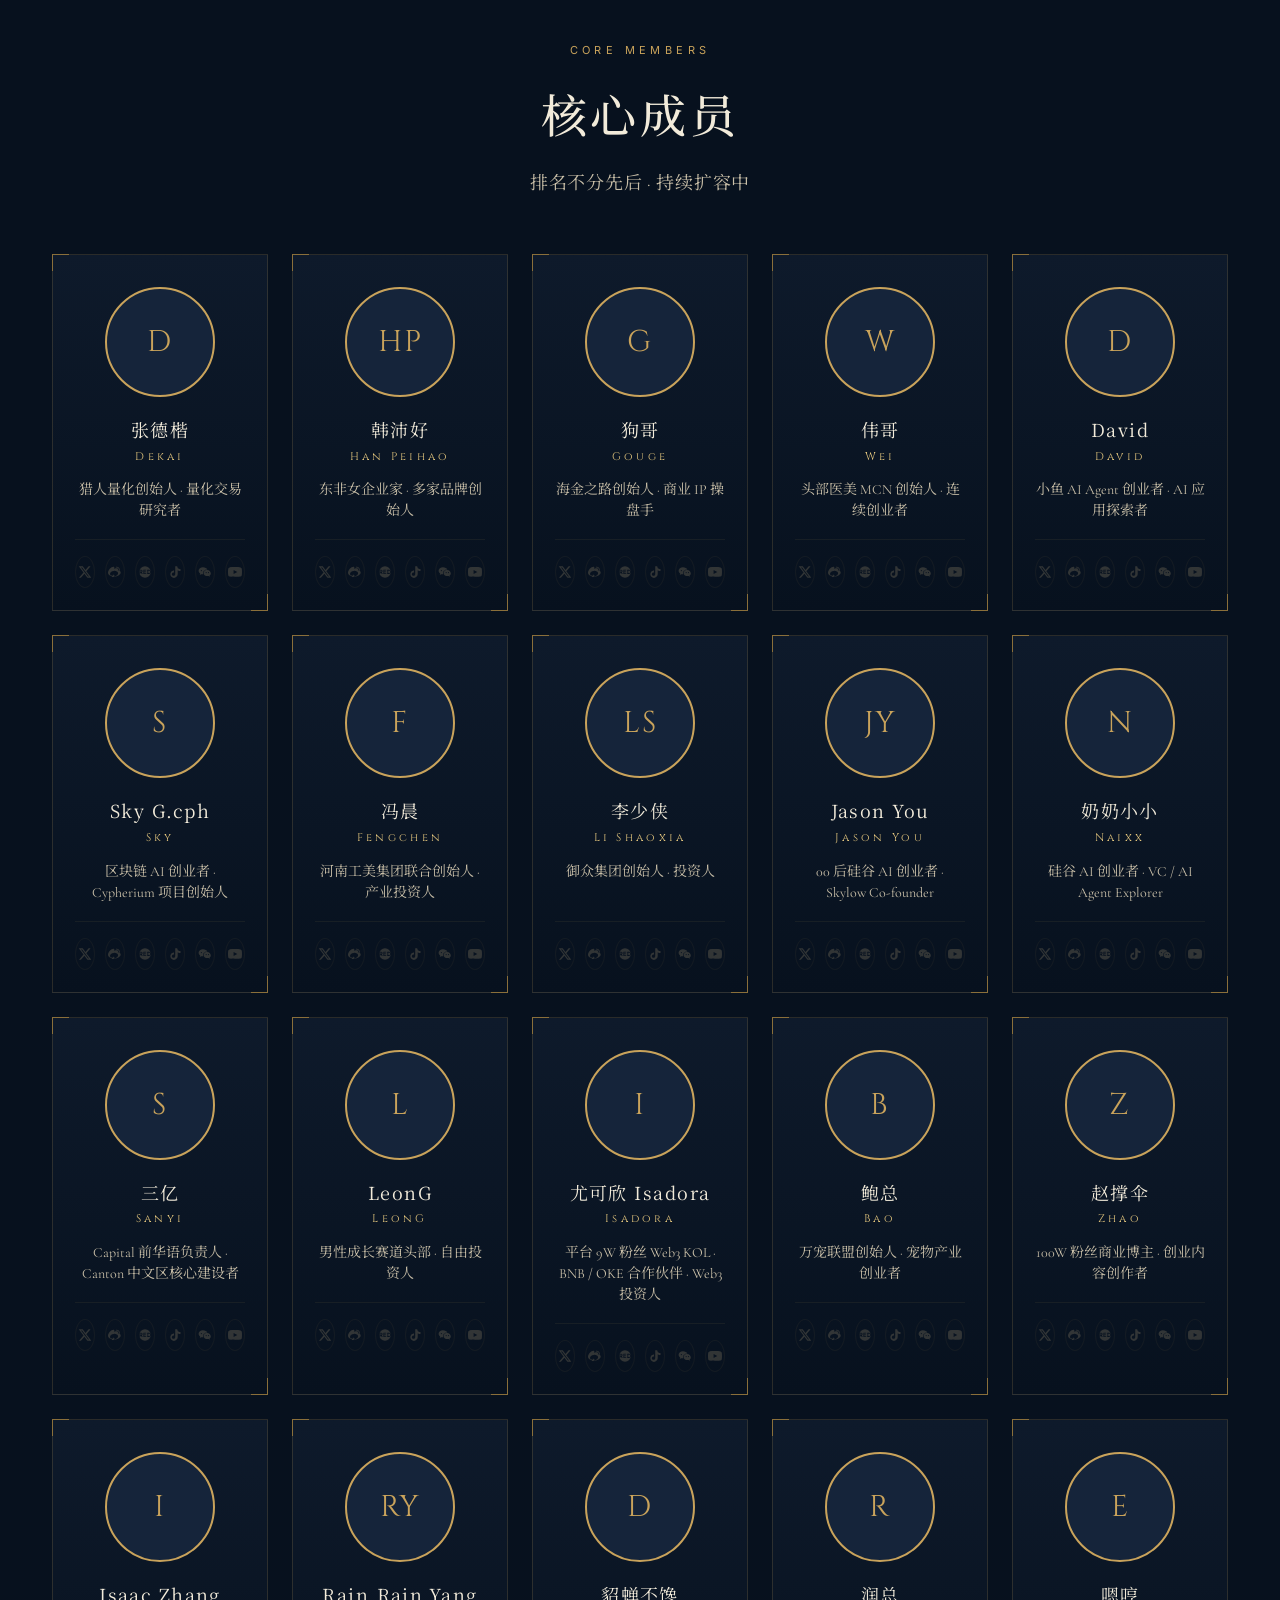
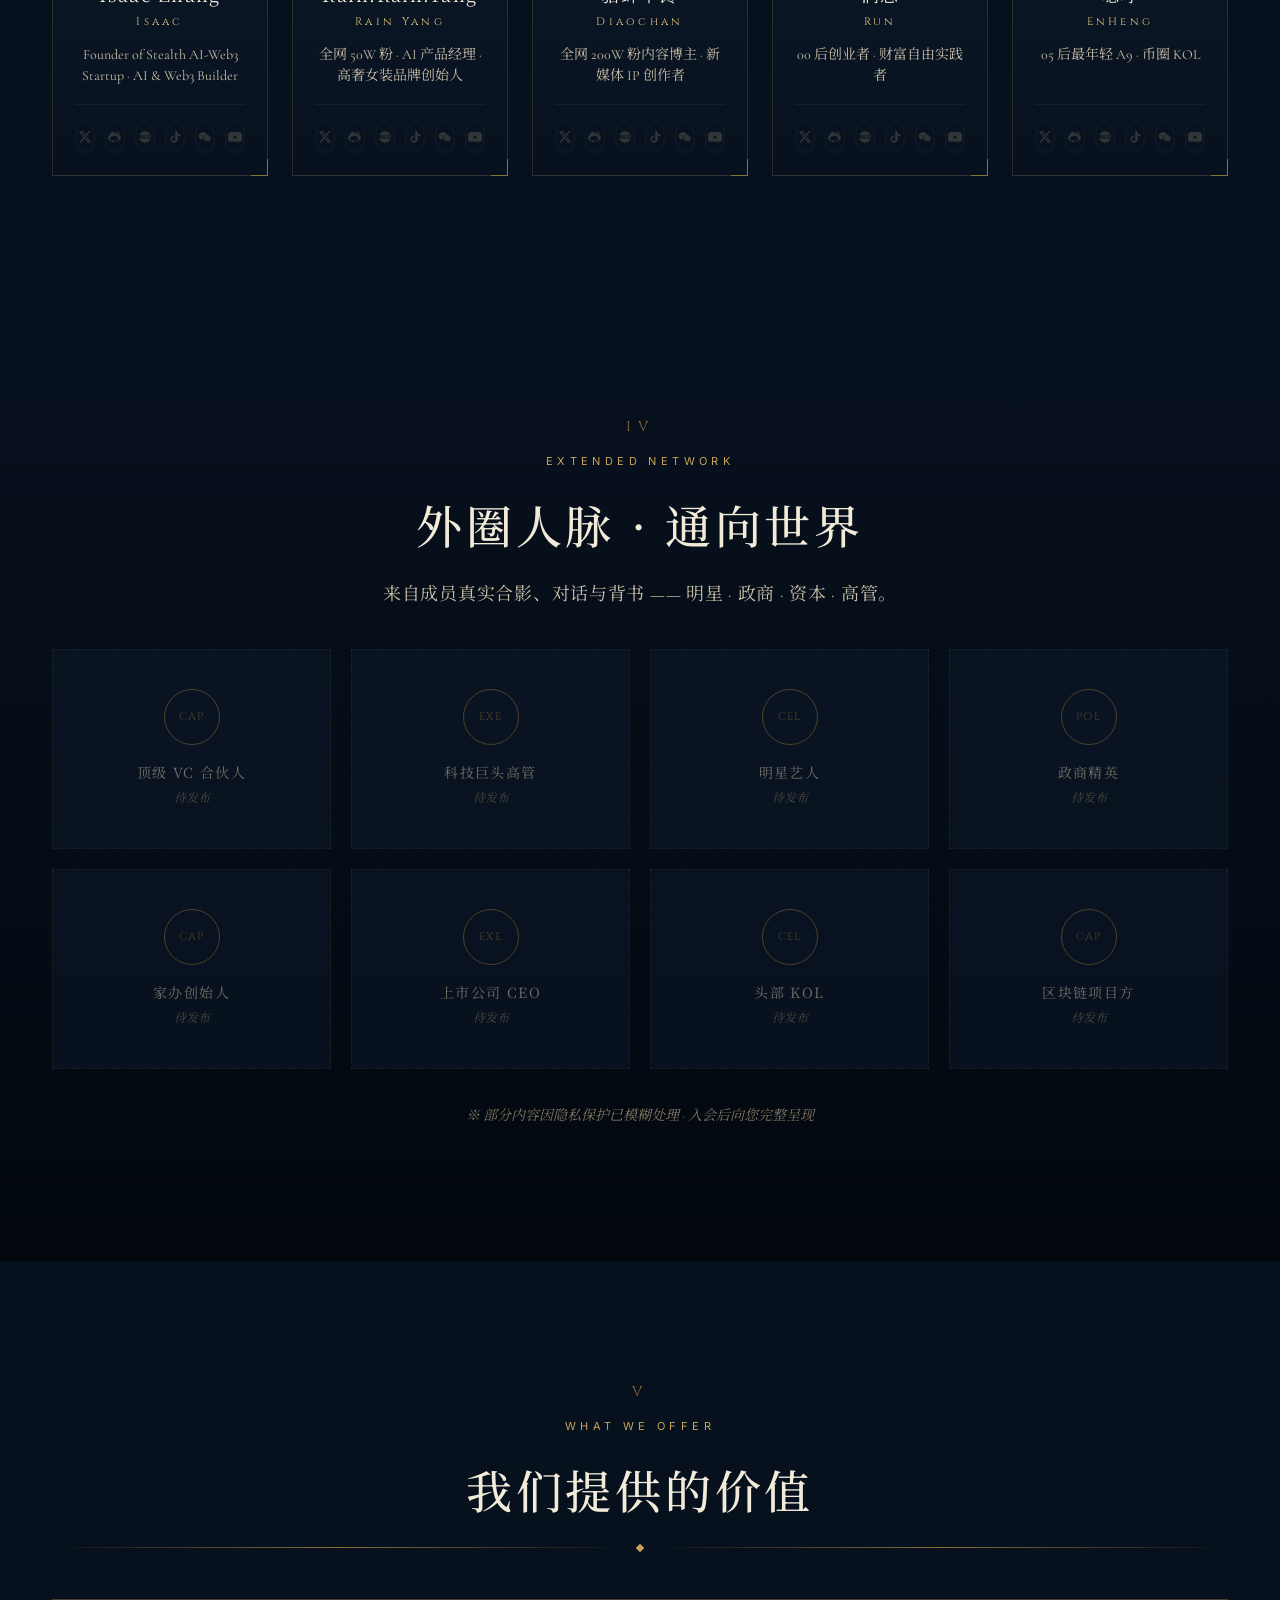
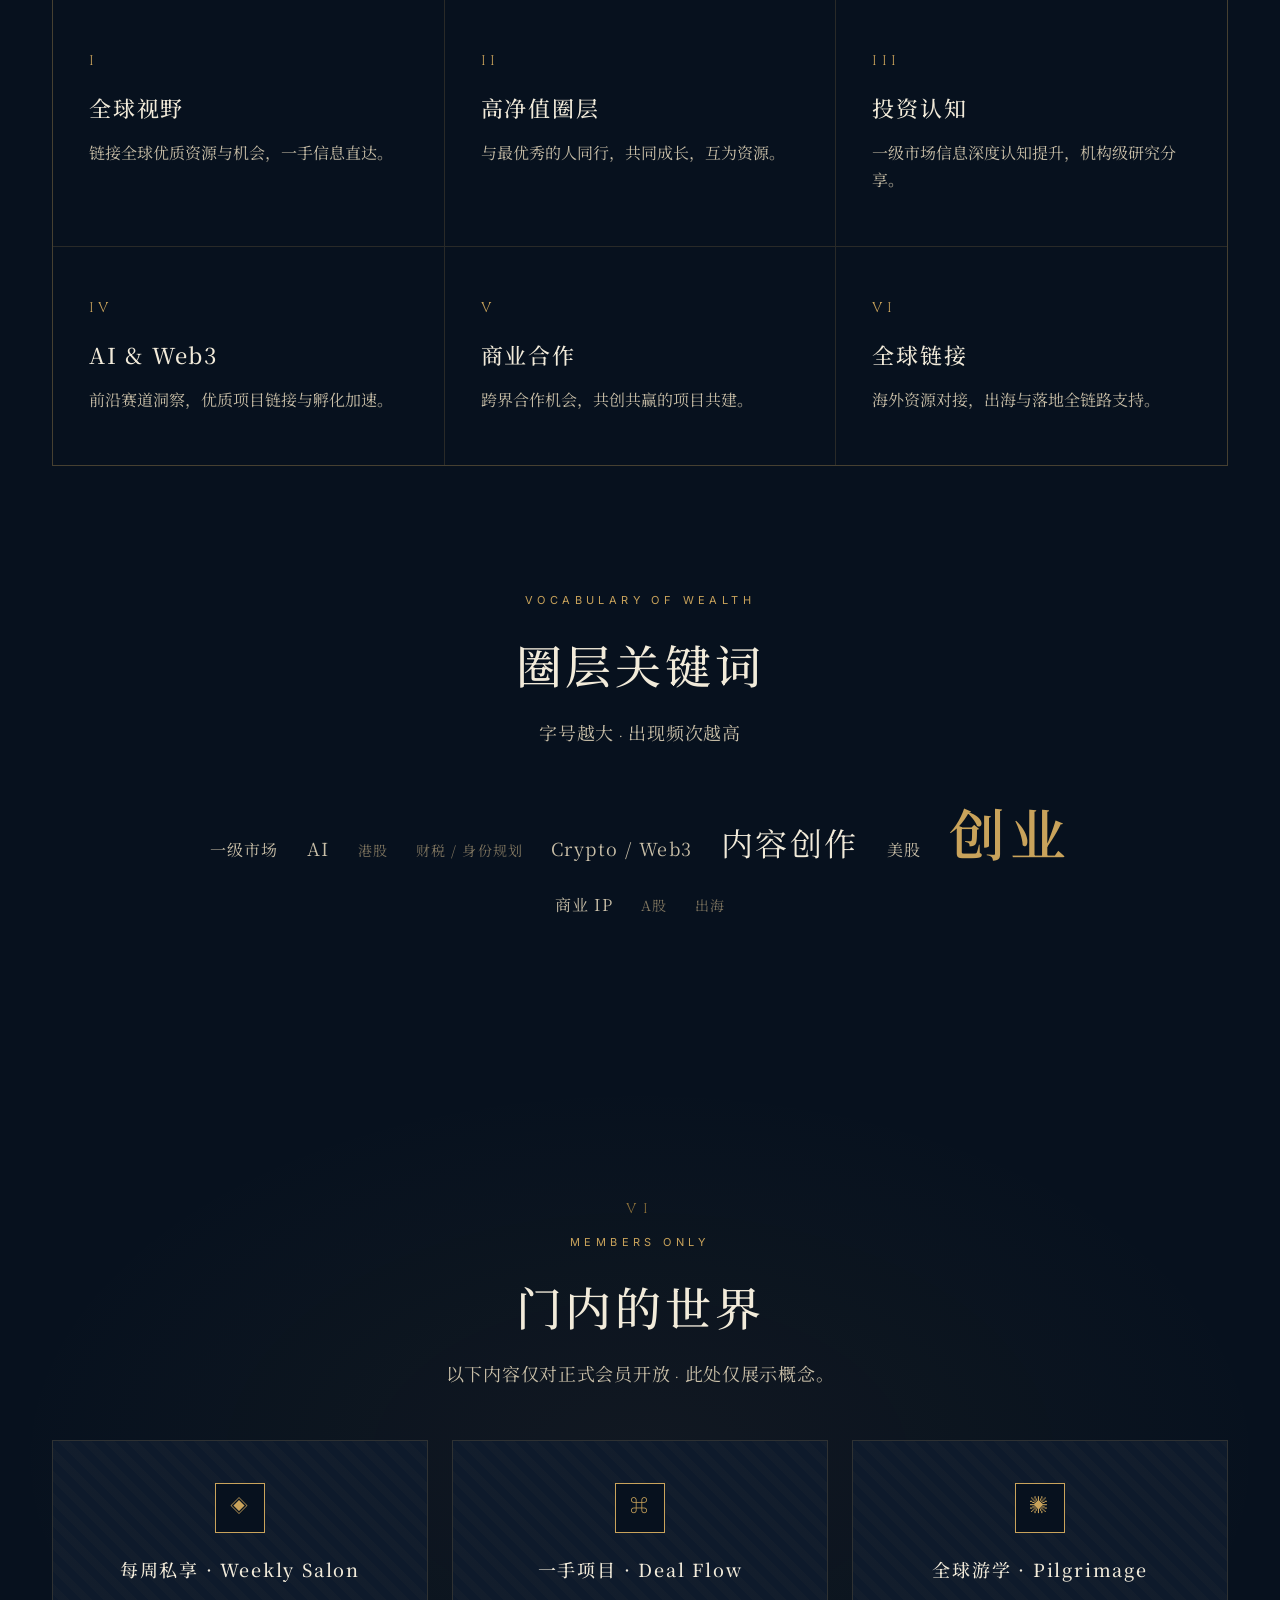
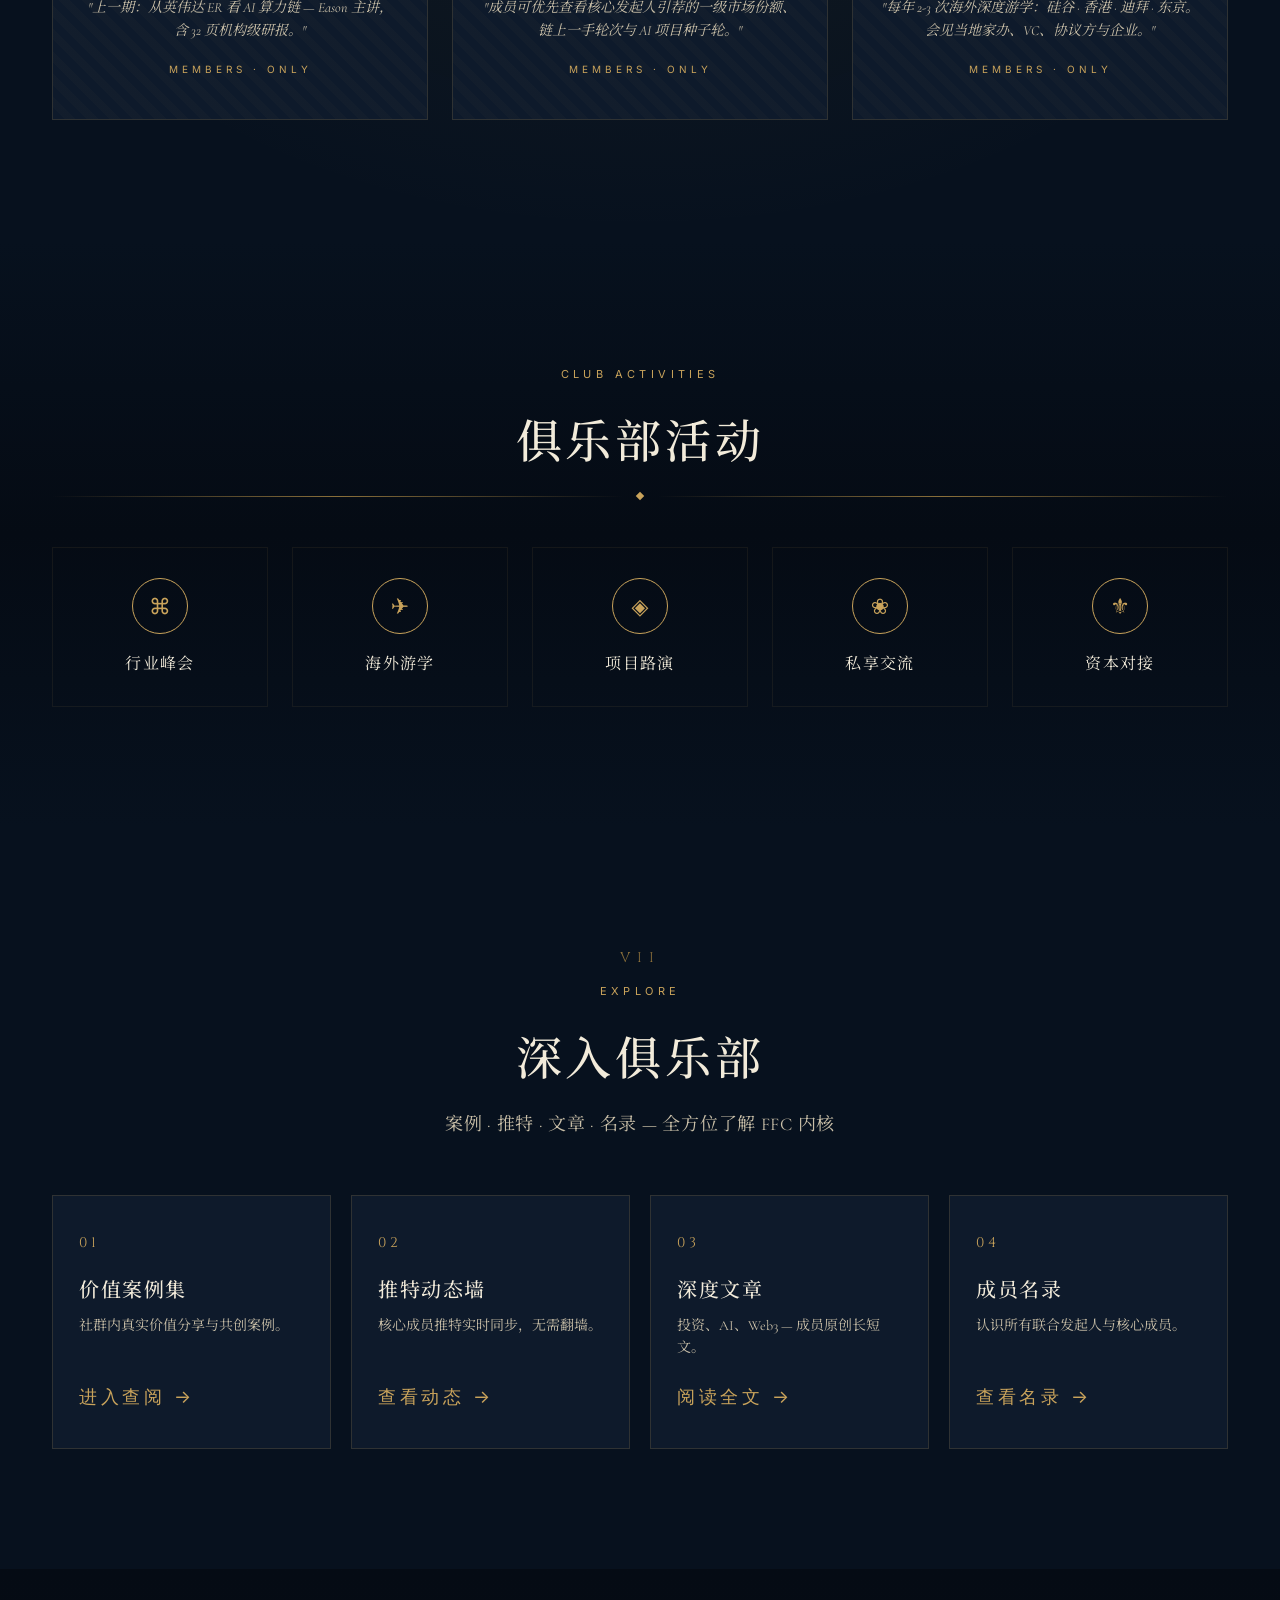
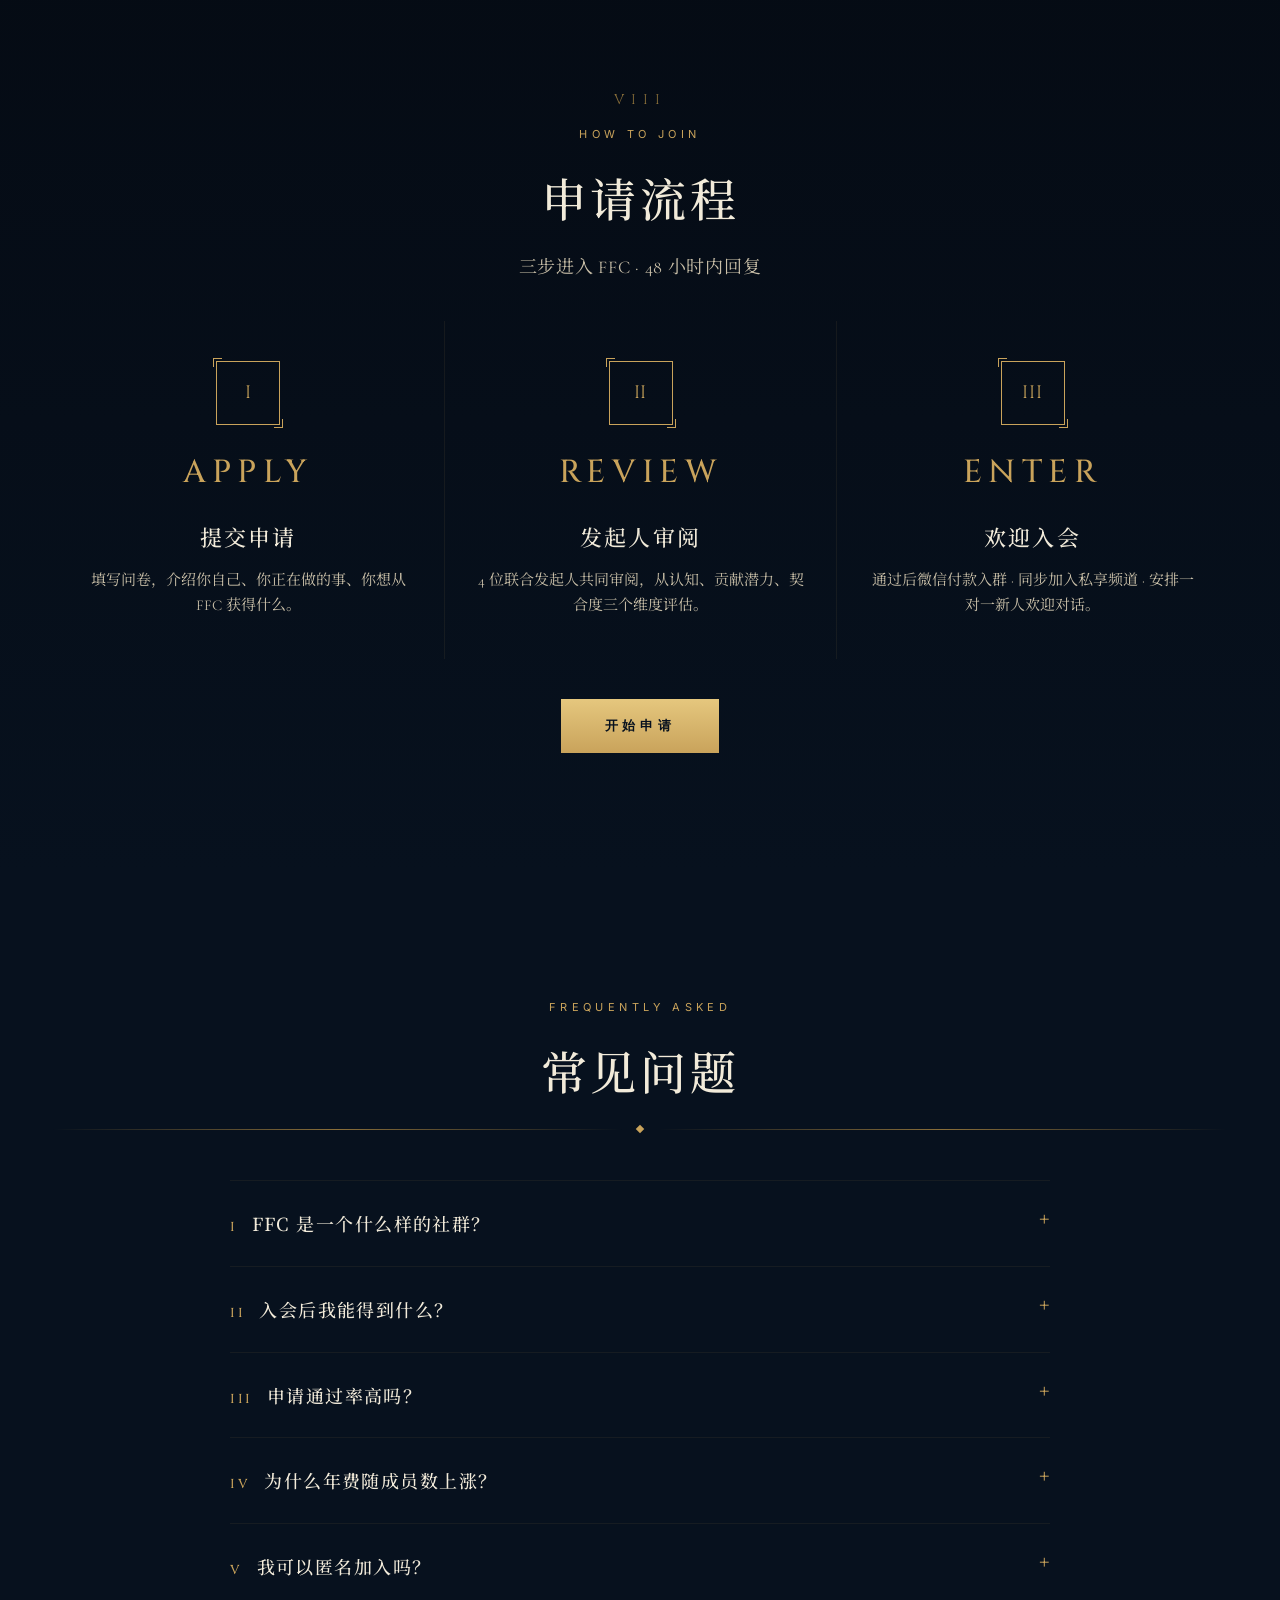
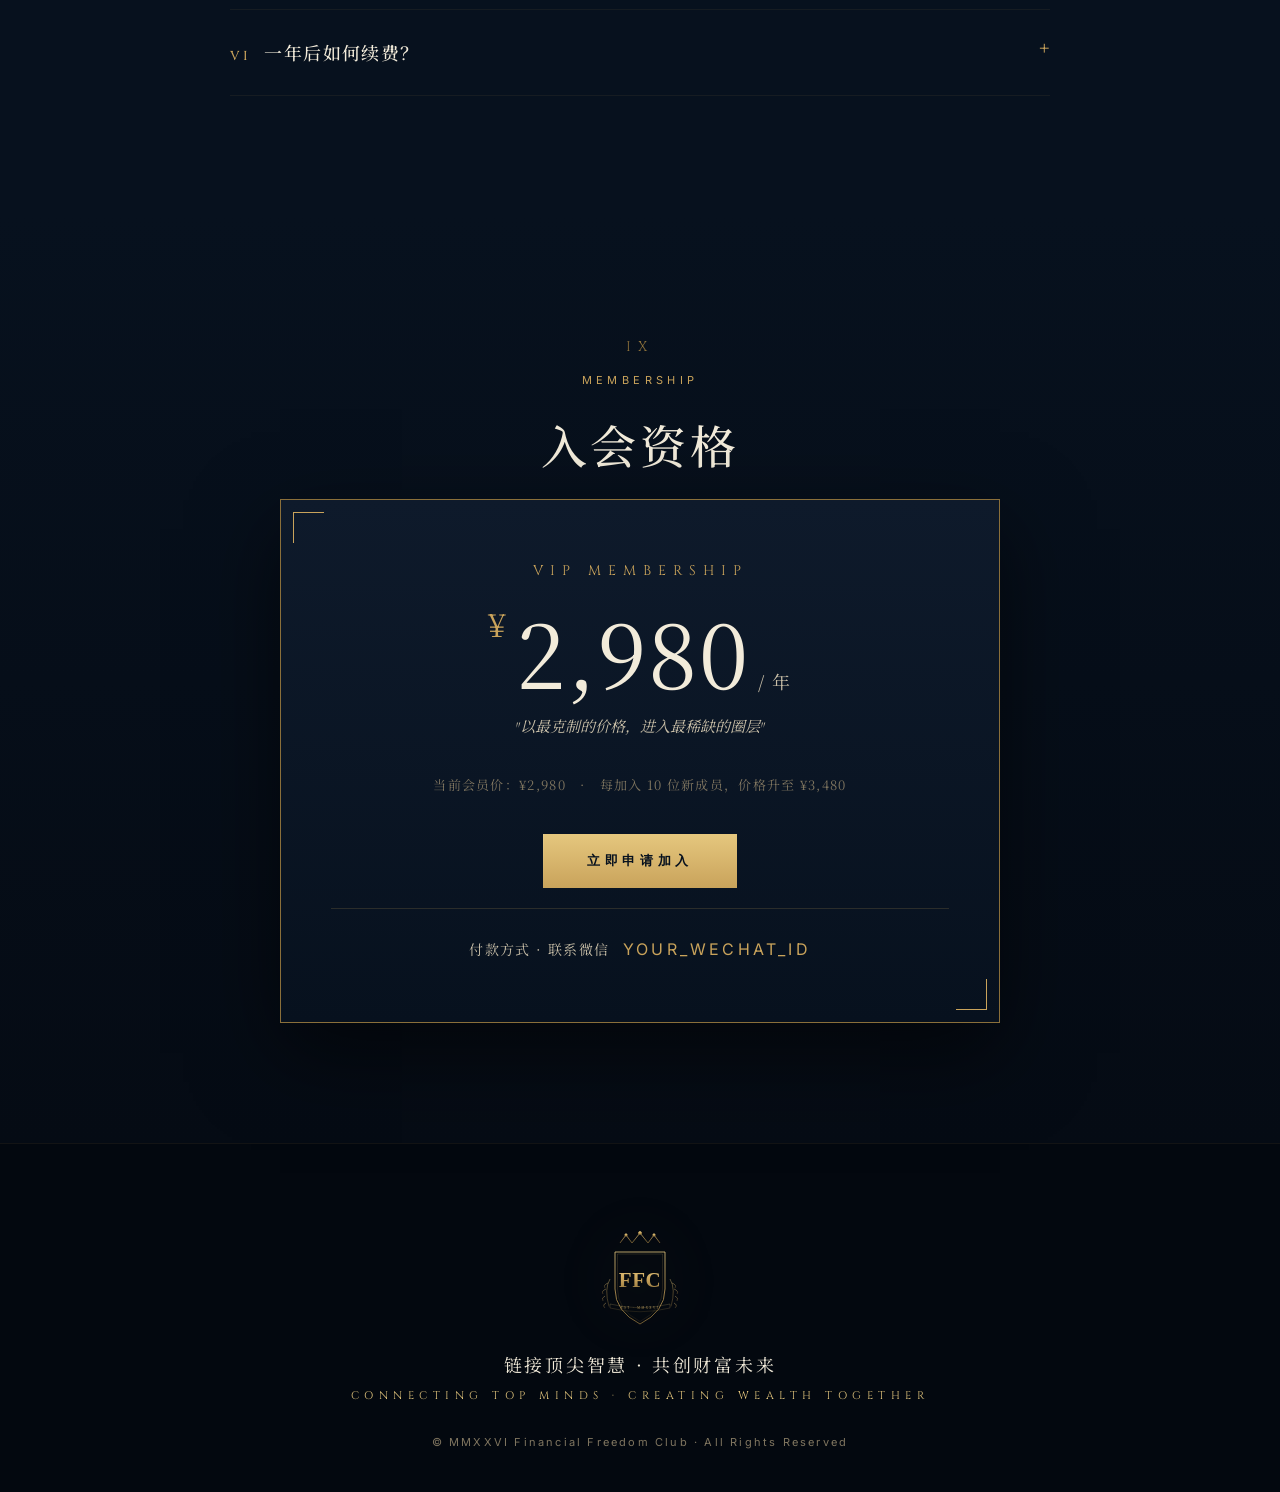
==== commit 30d80b9c: "feat(主站): serenity 看板链接接口 + 移动端加固 + 移除 3D 数字总部 - data.js: 新增 FFC_LINKS.tweetsBoard 链接接口；推特墙页加「进入完整看板" ====
--- a/index.html
+++ b/index.html
@@ -440,6 +440,12 @@
         <button class="btn-gold" data-apply style="margin-top:6px;">申请加入解锁</button>
       </div>
 
+      <!-- 完整看板入口（serenity 独立站 · 部署后在 assets/data.js 填 FFC_LINKS.tweetsBoard 自动激活） -->
+      <div class="tw-fullboard-bar" style="display:flex;flex-wrap:wrap;align-items:center;gap:12px;justify-content:center;text-align:center;margin:0 0 22px;">
+        <button class="btn-gold" id="tweets-fullboard-btn" data-fullboard style="margin:0;">进入完整投研看板 ↗</button>
+        <span class="tw-fullboard-note" style="font-family:var(--font-serif);font-style:italic;color:var(--bone-3);font-size:13px;">博主池 · 股票池 · 战绩 · 供应链 · 多源信号 — 完整工具站</span>
+      </div>
+
       <!-- 顶部统计 -->
       <div class="tw-stats" id="tweets-stats"></div>
 
@@ -507,6 +513,7 @@
     </div>
   </section>
 </div><!-- /VIEW: ARTICLES -->
+
 
 <!-- ARTICLE READER MODAL -->
 <div class="modal-backdrop" id="article-modal">
--- a/assets/style.css
+++ b/assets/style.css
@@ -39,6 +39,9 @@
   -webkit-font-smoothing: antialiased;
   -moz-osx-font-smoothing: grayscale;
   overflow-x: hidden;
+  -webkit-text-size-adjust: 100%;  /* 防 iOS 横屏自动放大字号 */
+  text-size-adjust: 100%;
+  -webkit-tap-highlight-color: transparent;  /* 去掉手机点击灰块闪烁 */
 }
 
 img { max-width: 100%; display: block; }
--- a/assets/subpage.css
+++ b/assets/subpage.css
@@ -305,3 +305,17 @@
   .tw-side { position: static; }
   .tw-stats { grid-template-columns: 1fr; }
 }
+
+/* ===== 移动端加固（只作用窄屏，桌面/平板观感不变） ===== */
+@media (max-width: 768px) {
+  /* 子页 hero 顶部 180px 留白在手机上太空，收紧 */
+  .sub-hero { padding: 120px 0 56px; }
+  .sub-hero p { font-size: 15px; padding: 0 18px; }
+  .placeholder-block { margin: 48px auto; padding: 40px 22px; }
+  /* 文章里的宽表格在手机上改横向滑动，避免被裁切看不全 */
+  .art-doc-content .art-table { display: block; overflow-x: auto; -webkit-overflow-scrolling: touch; }
+}
+@media (max-width: 480px) {
+  /* 推文/文章/研报网格用了 minmax(320px,…)，超窄屏会溢出被裁 → 单列 */
+  .feed-grid, .reports-grid { grid-template-columns: 1fr; }
+}
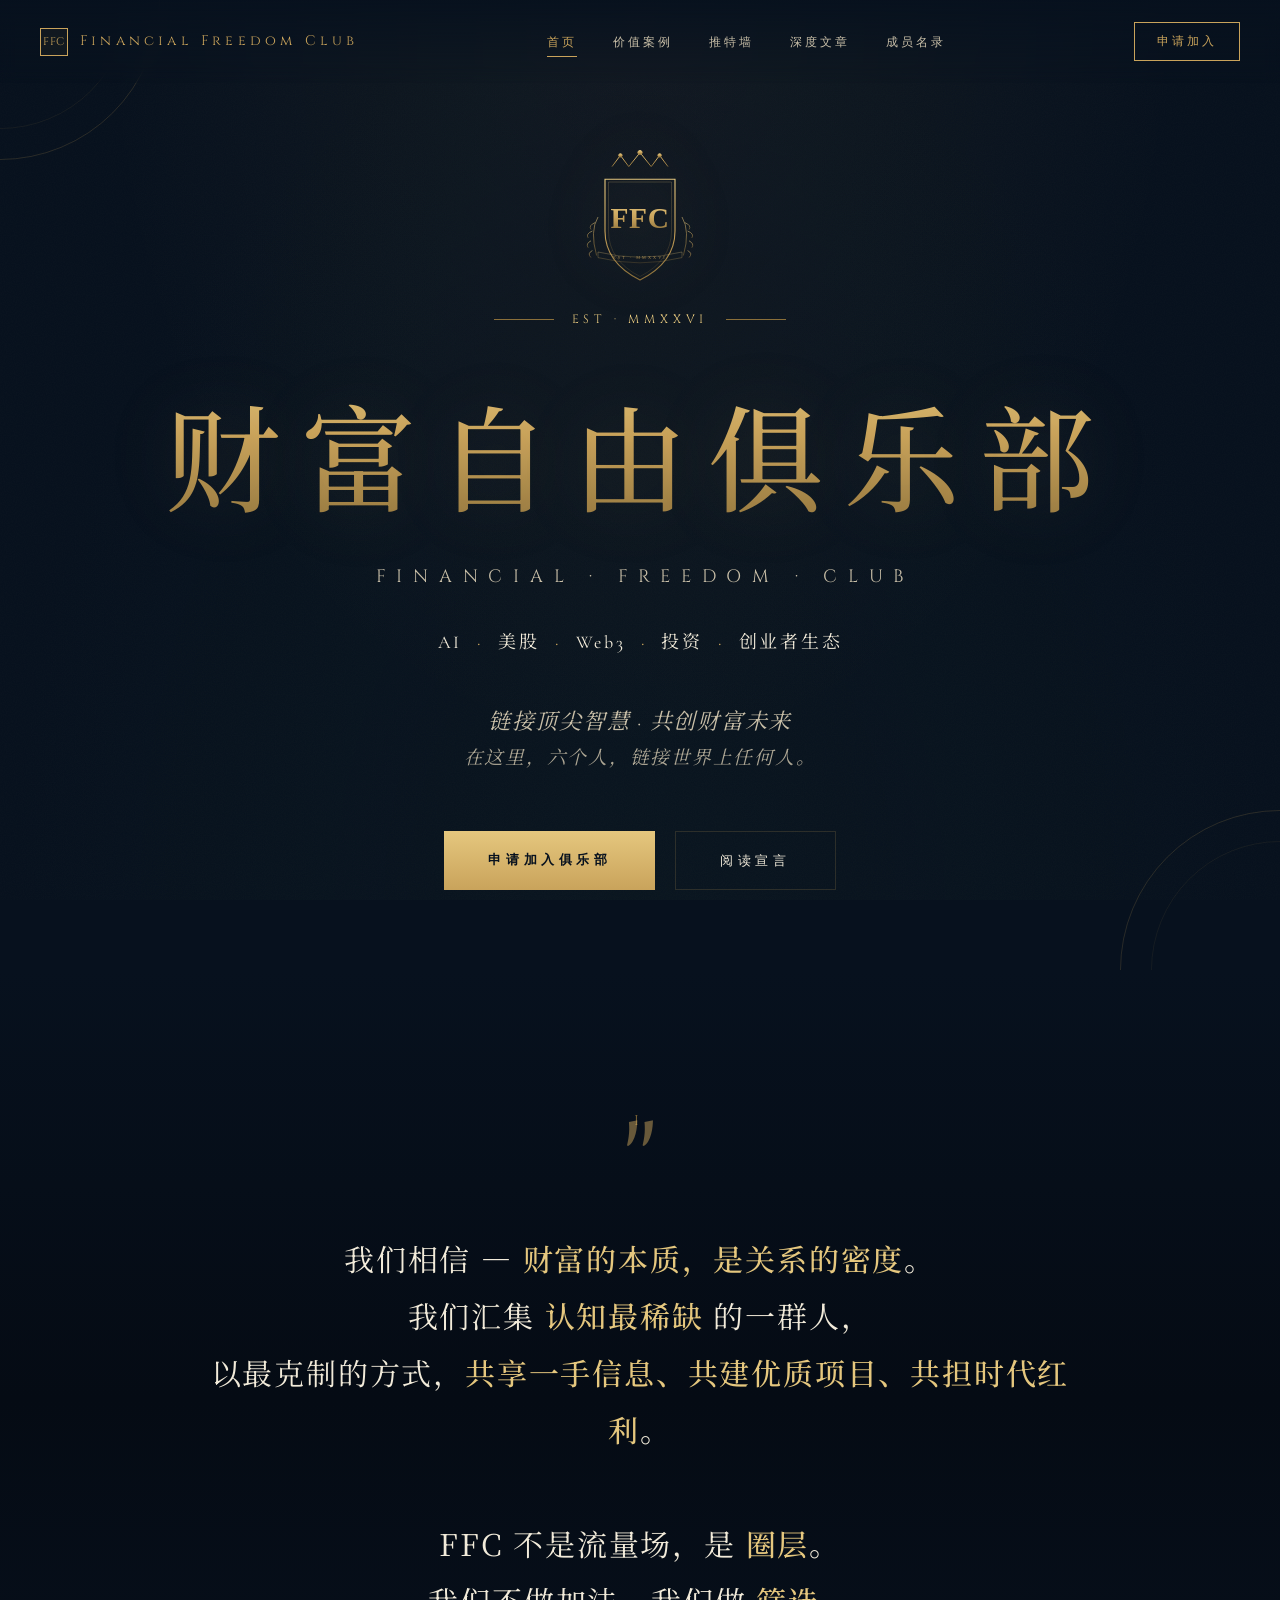
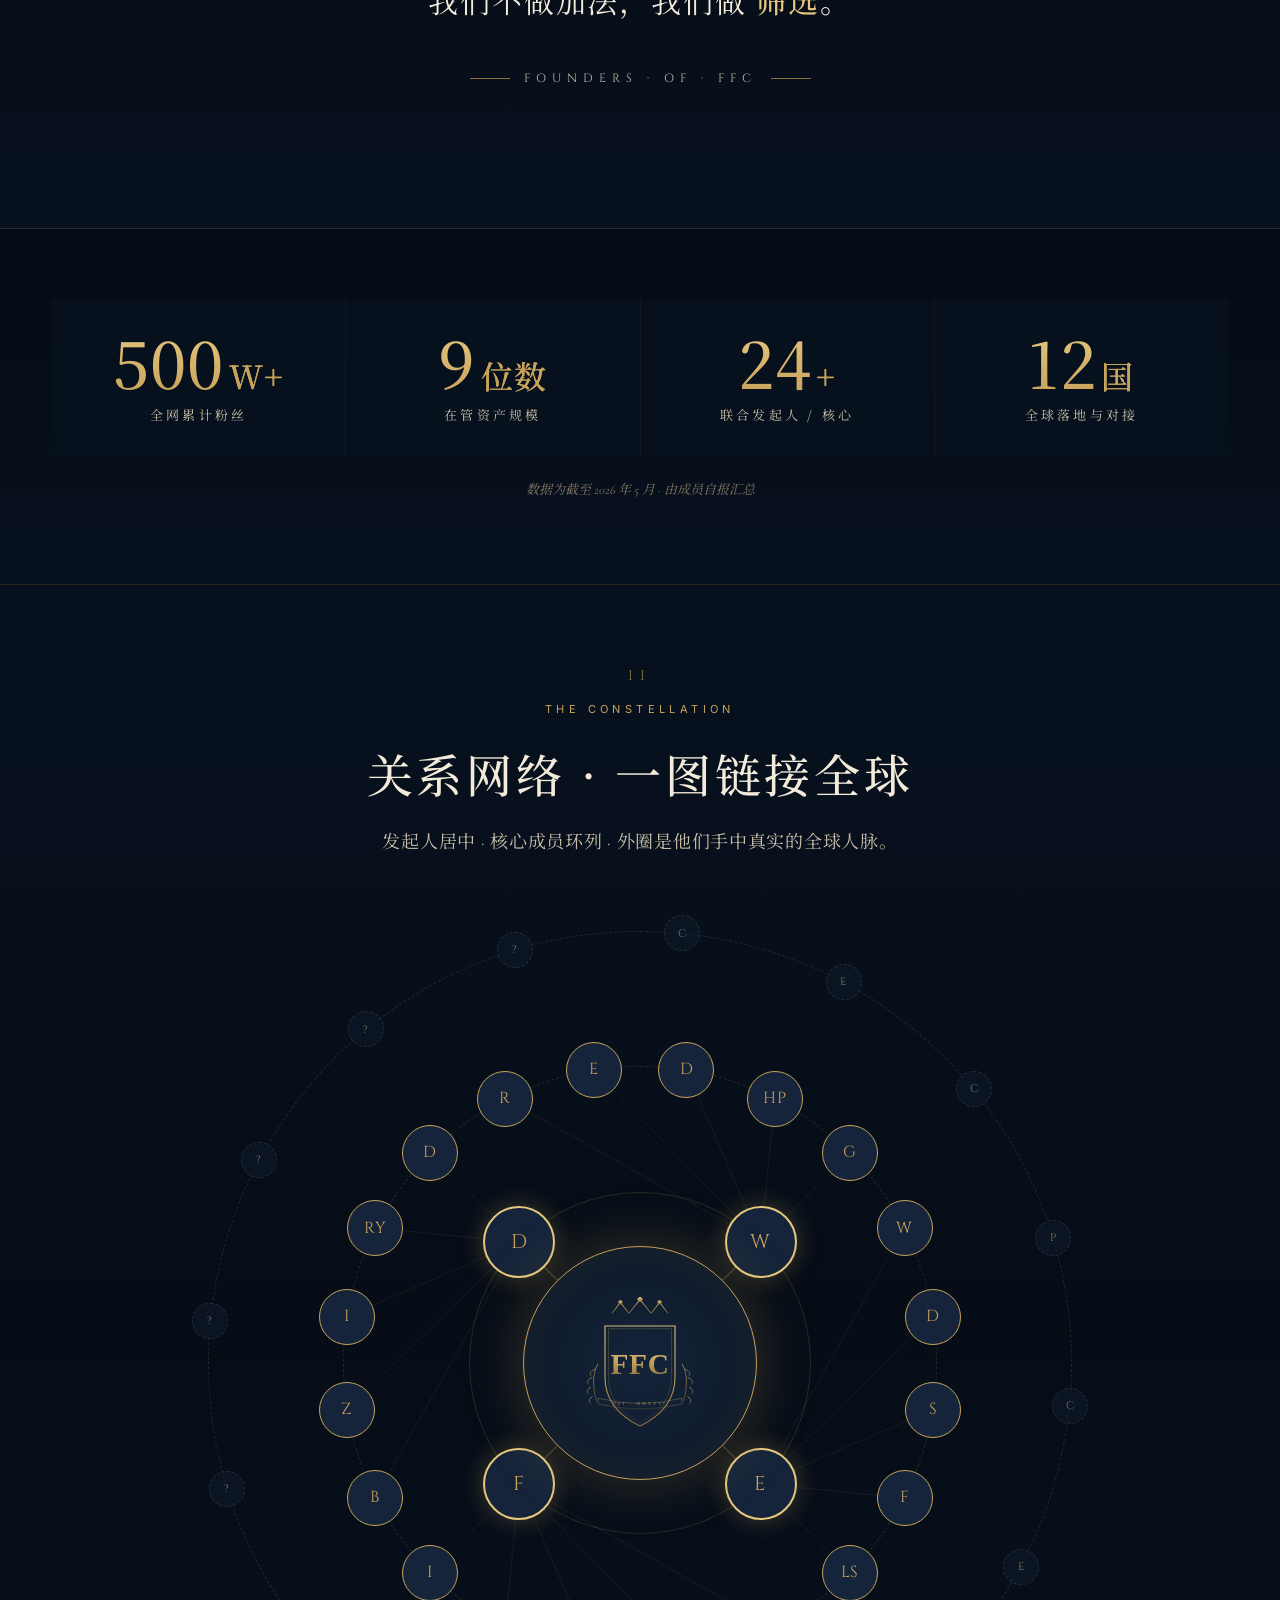
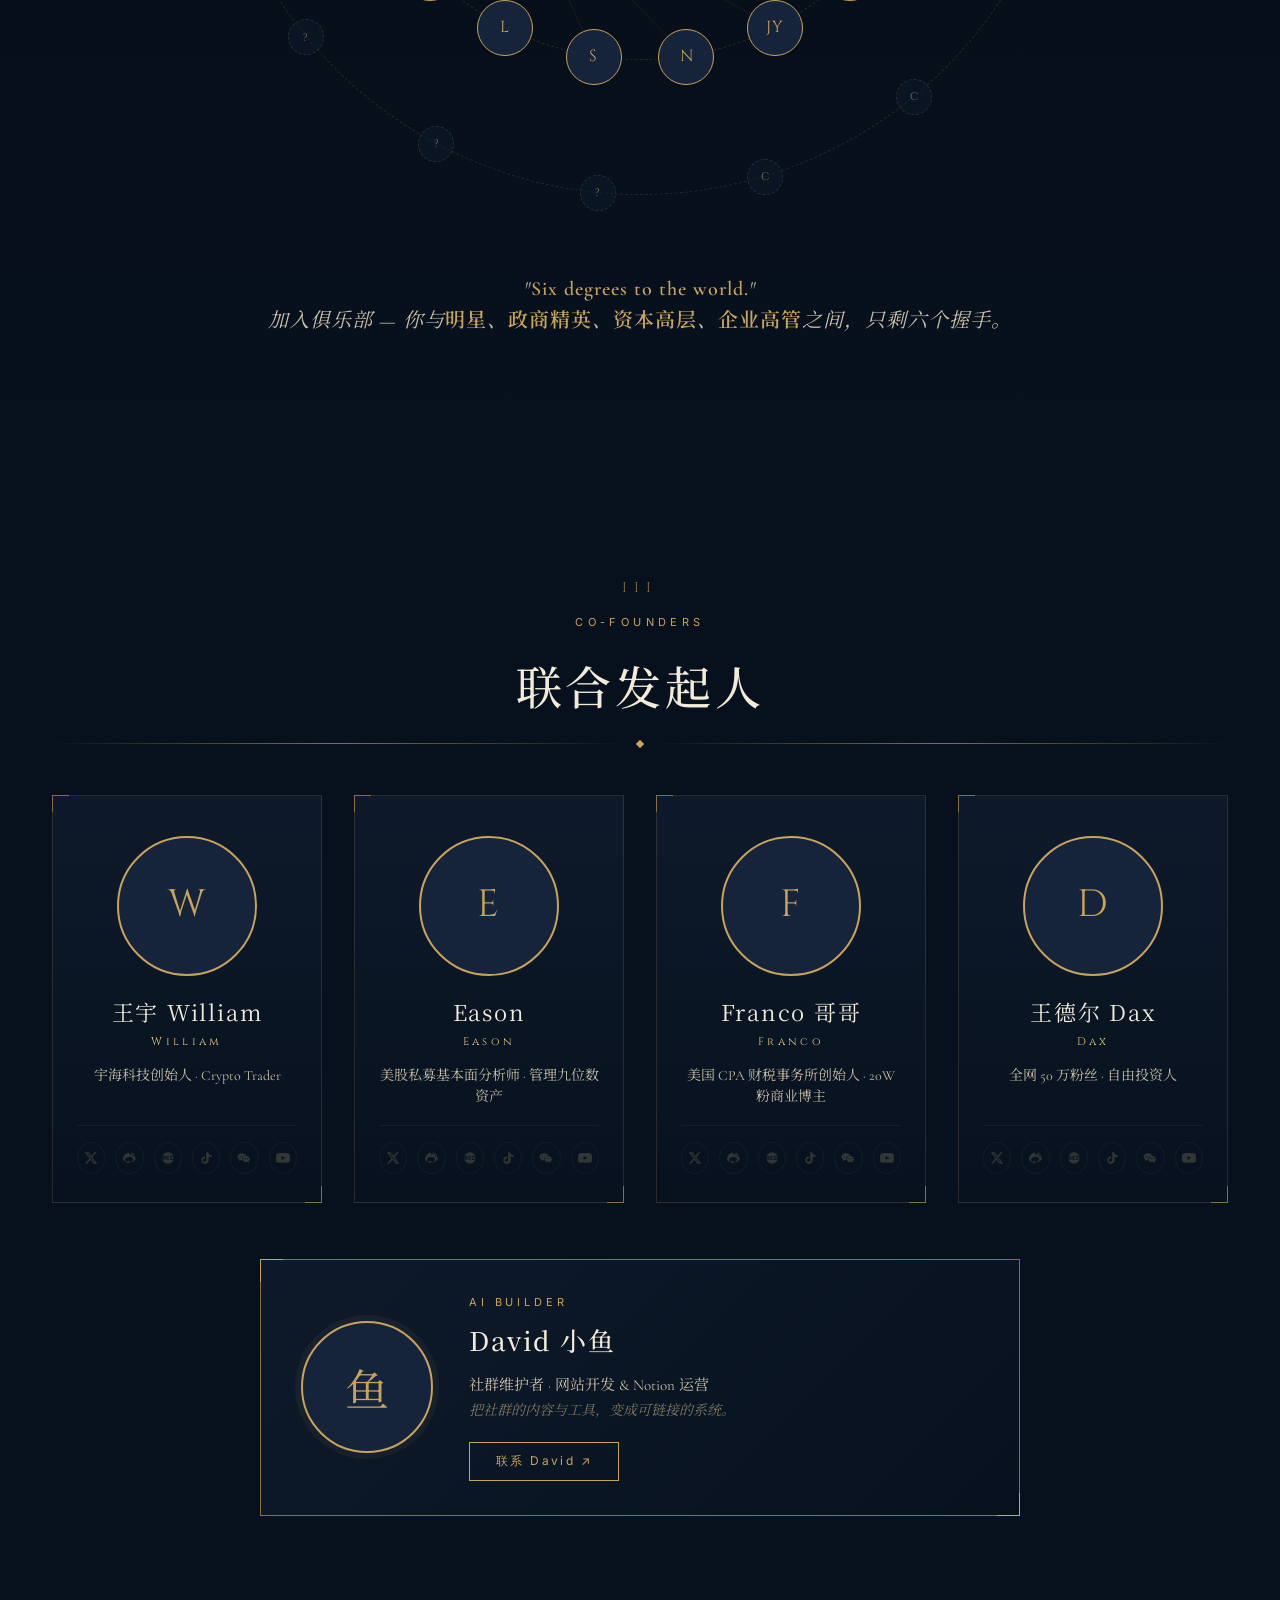
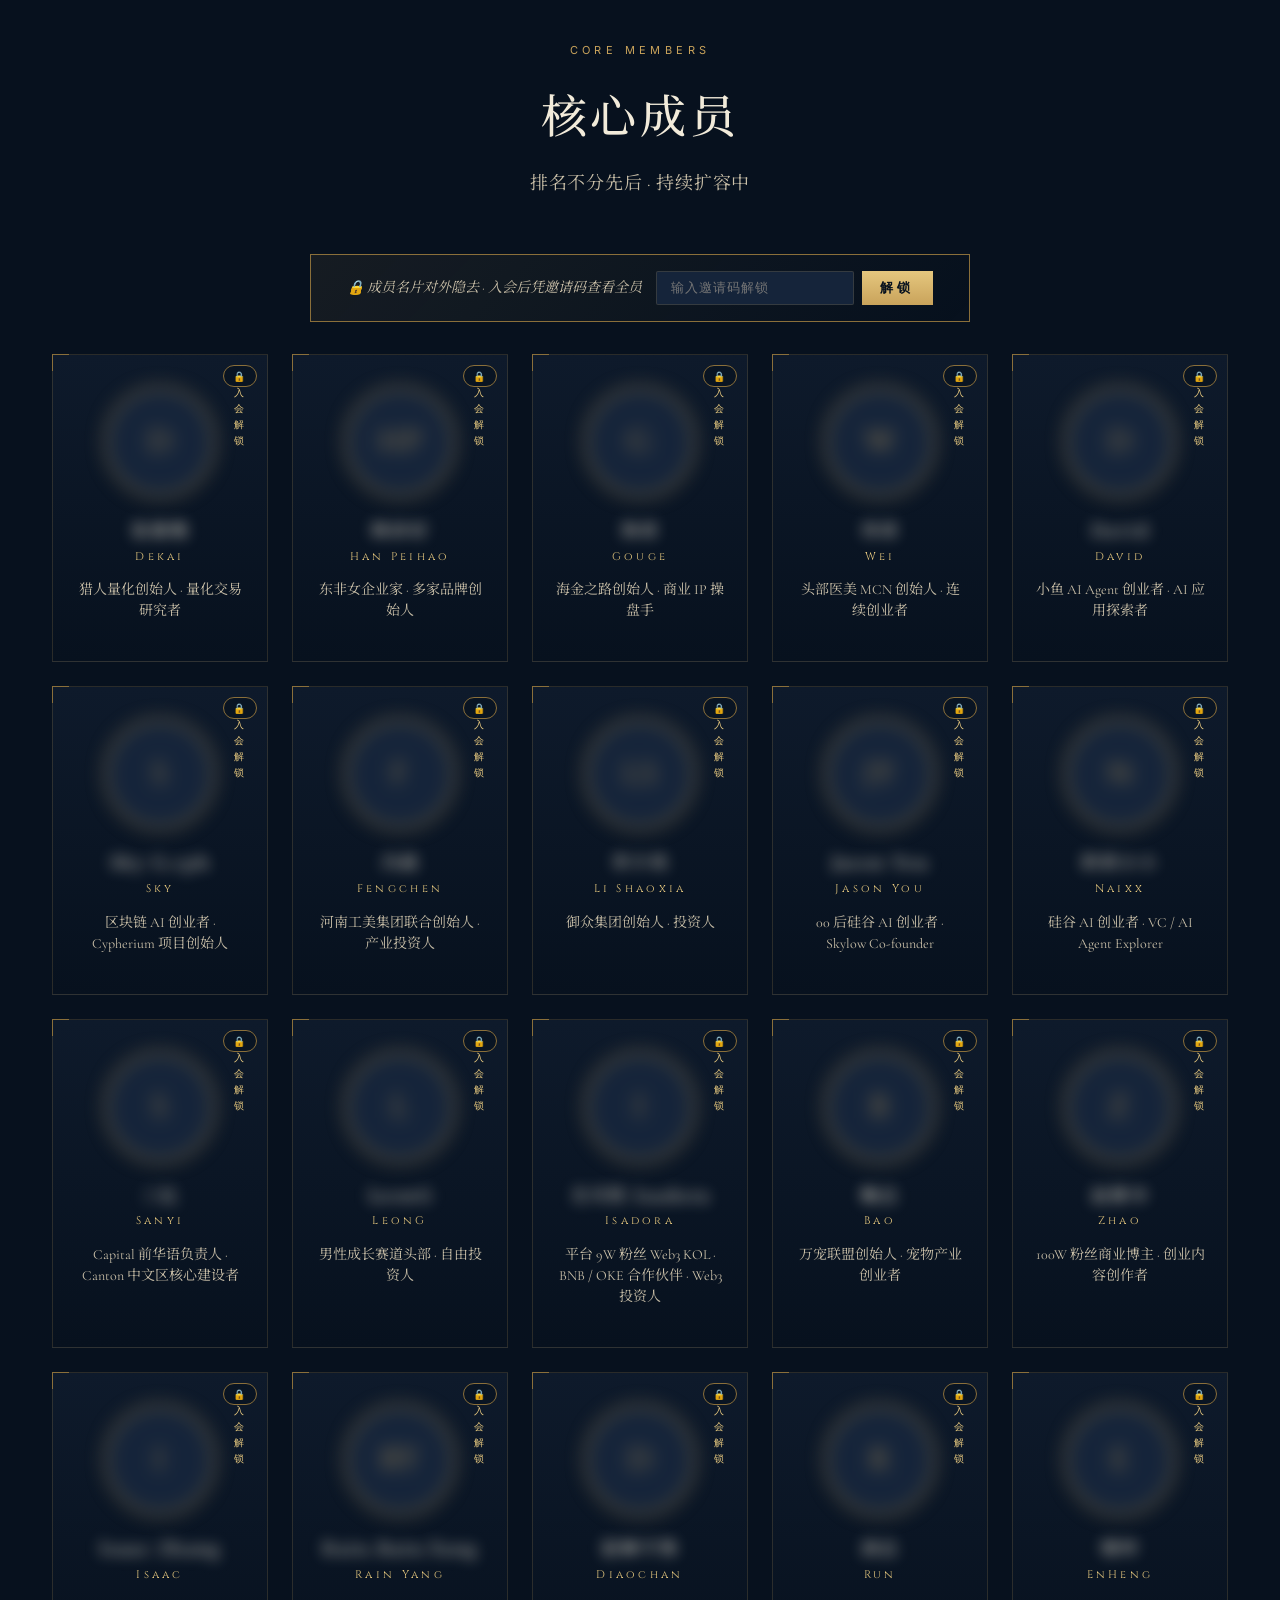
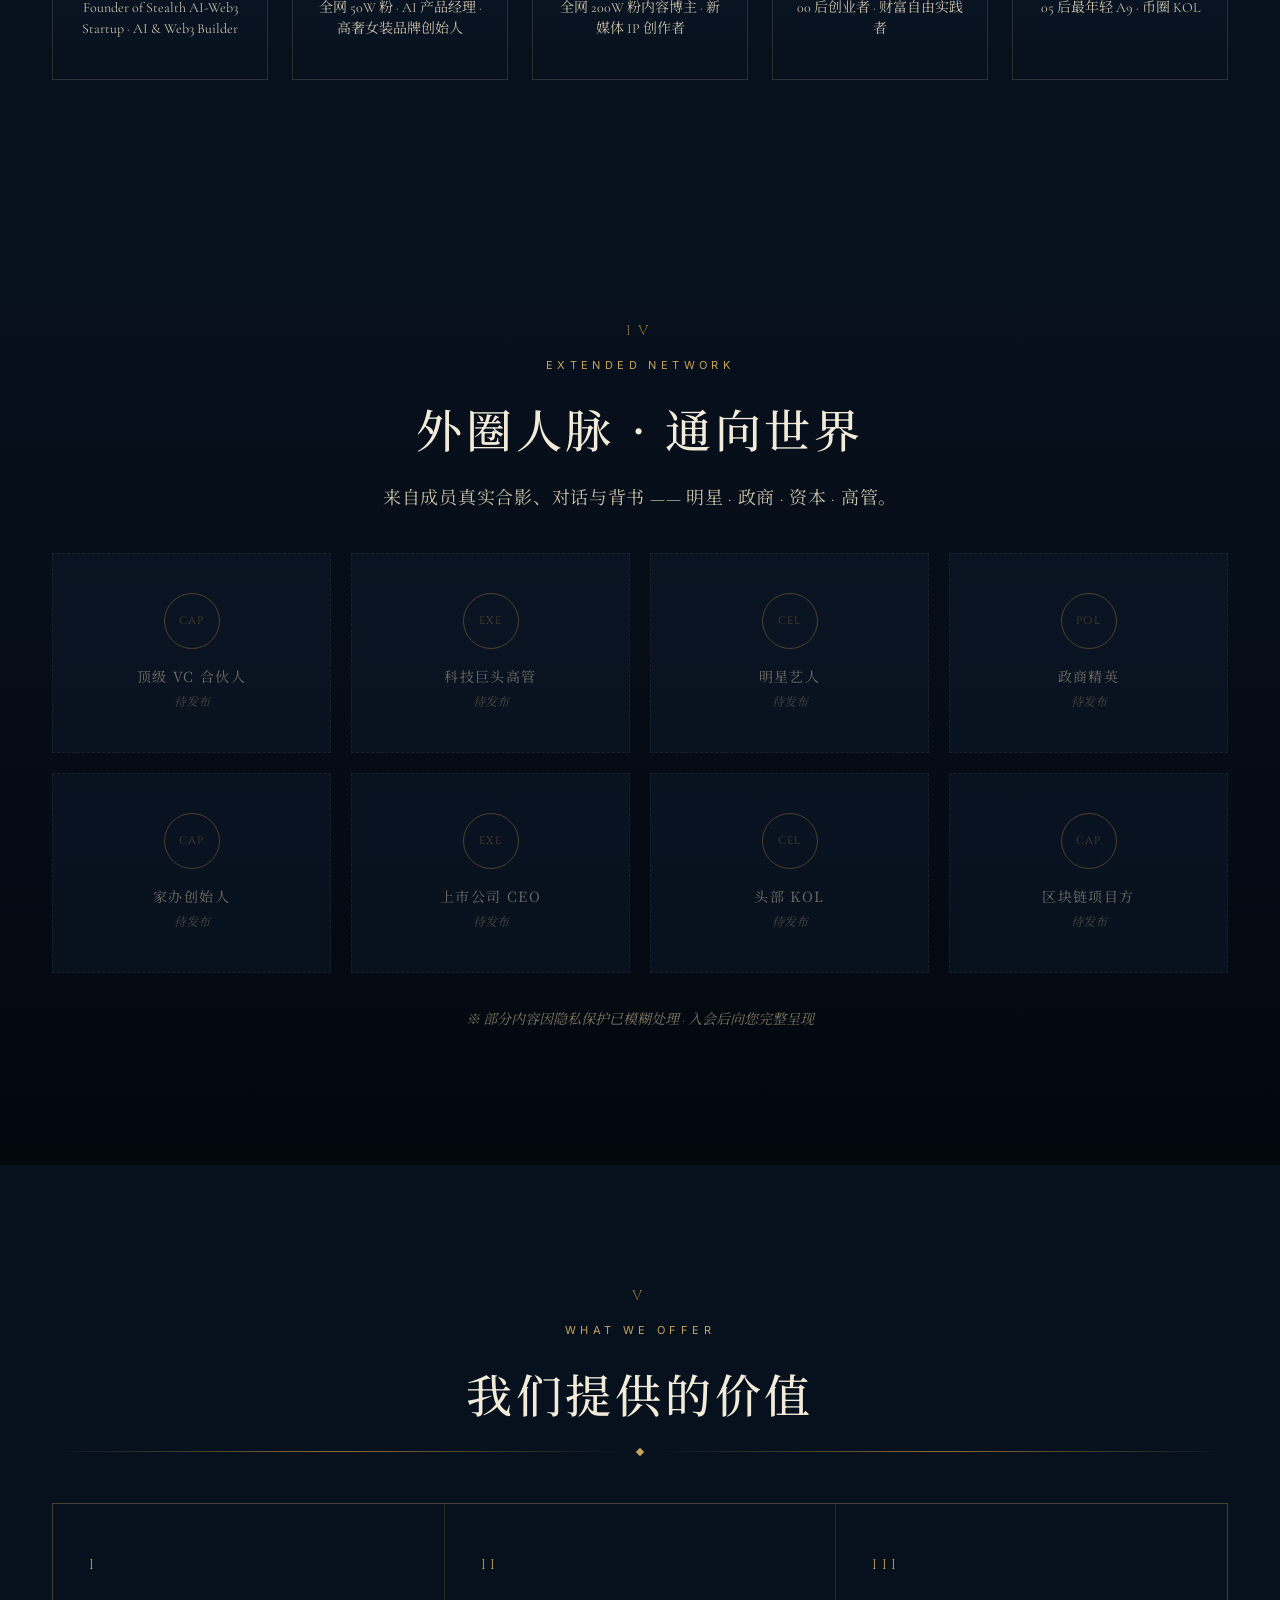
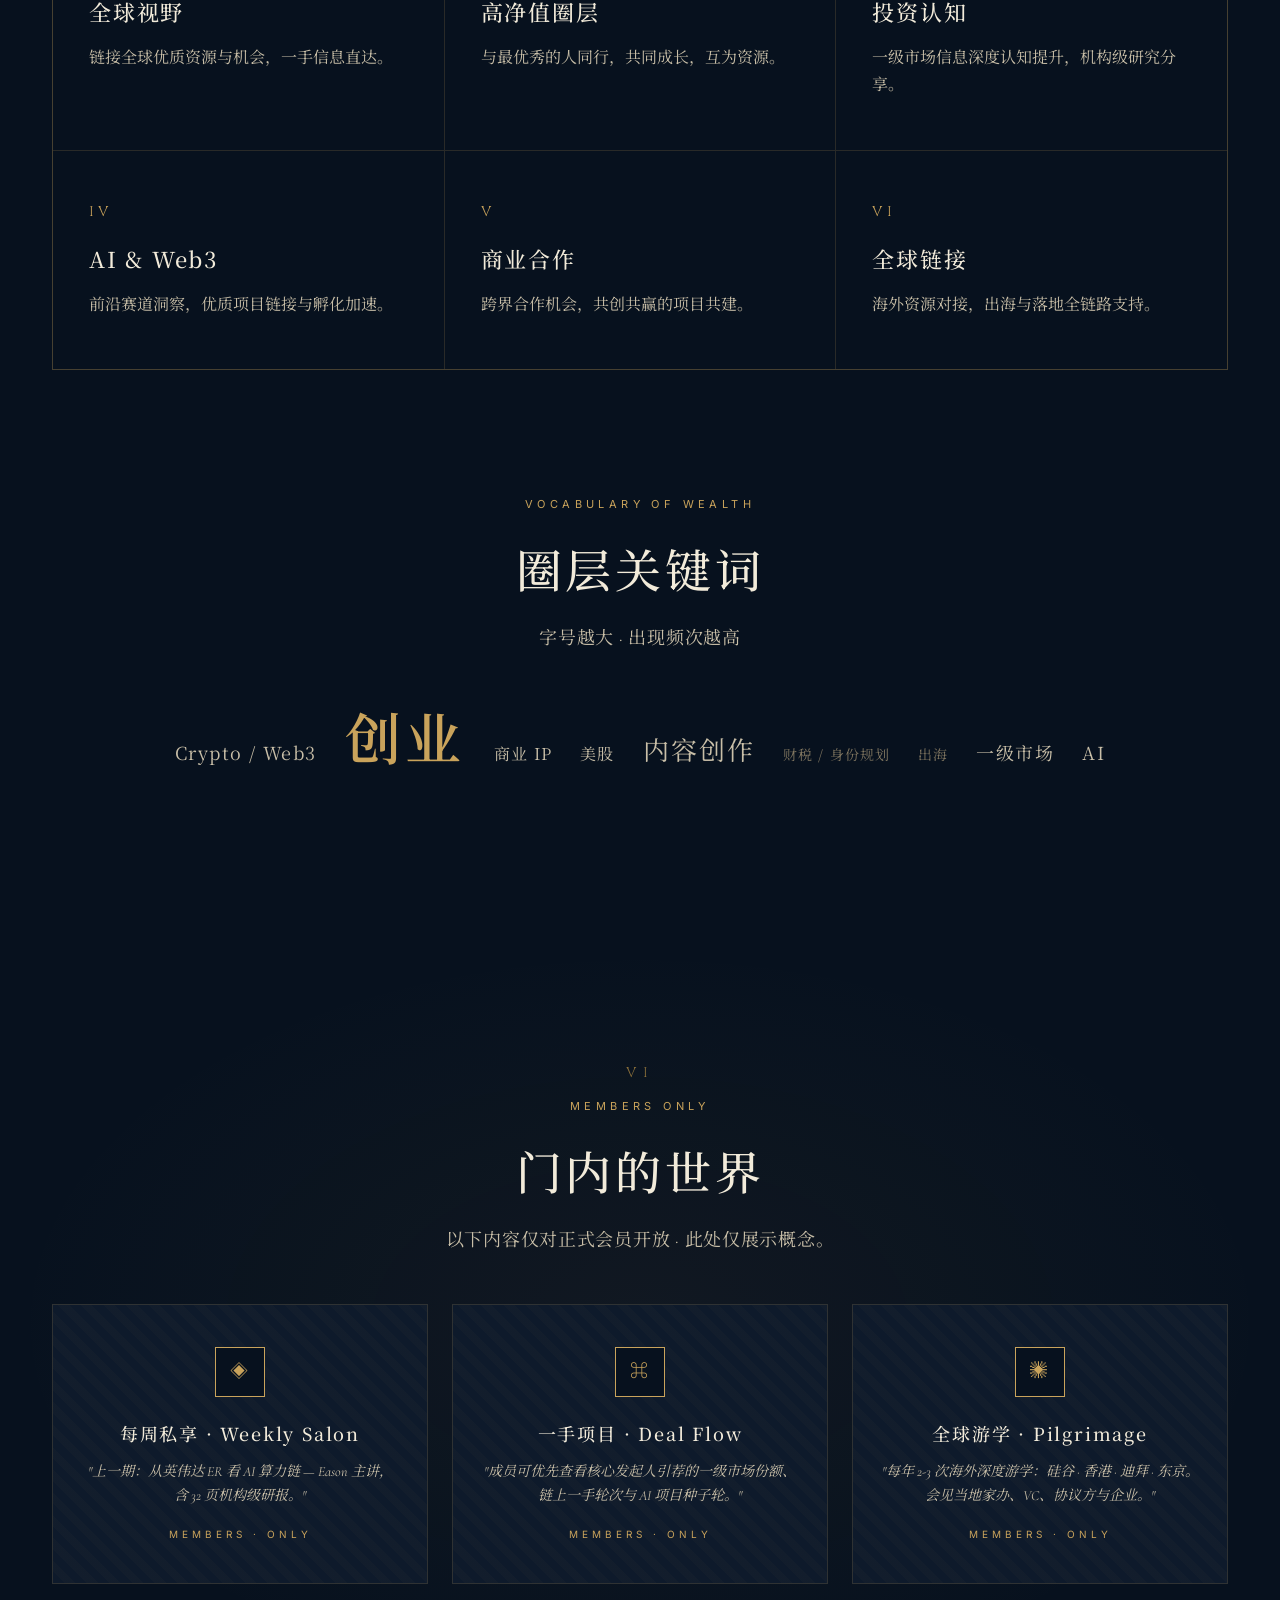
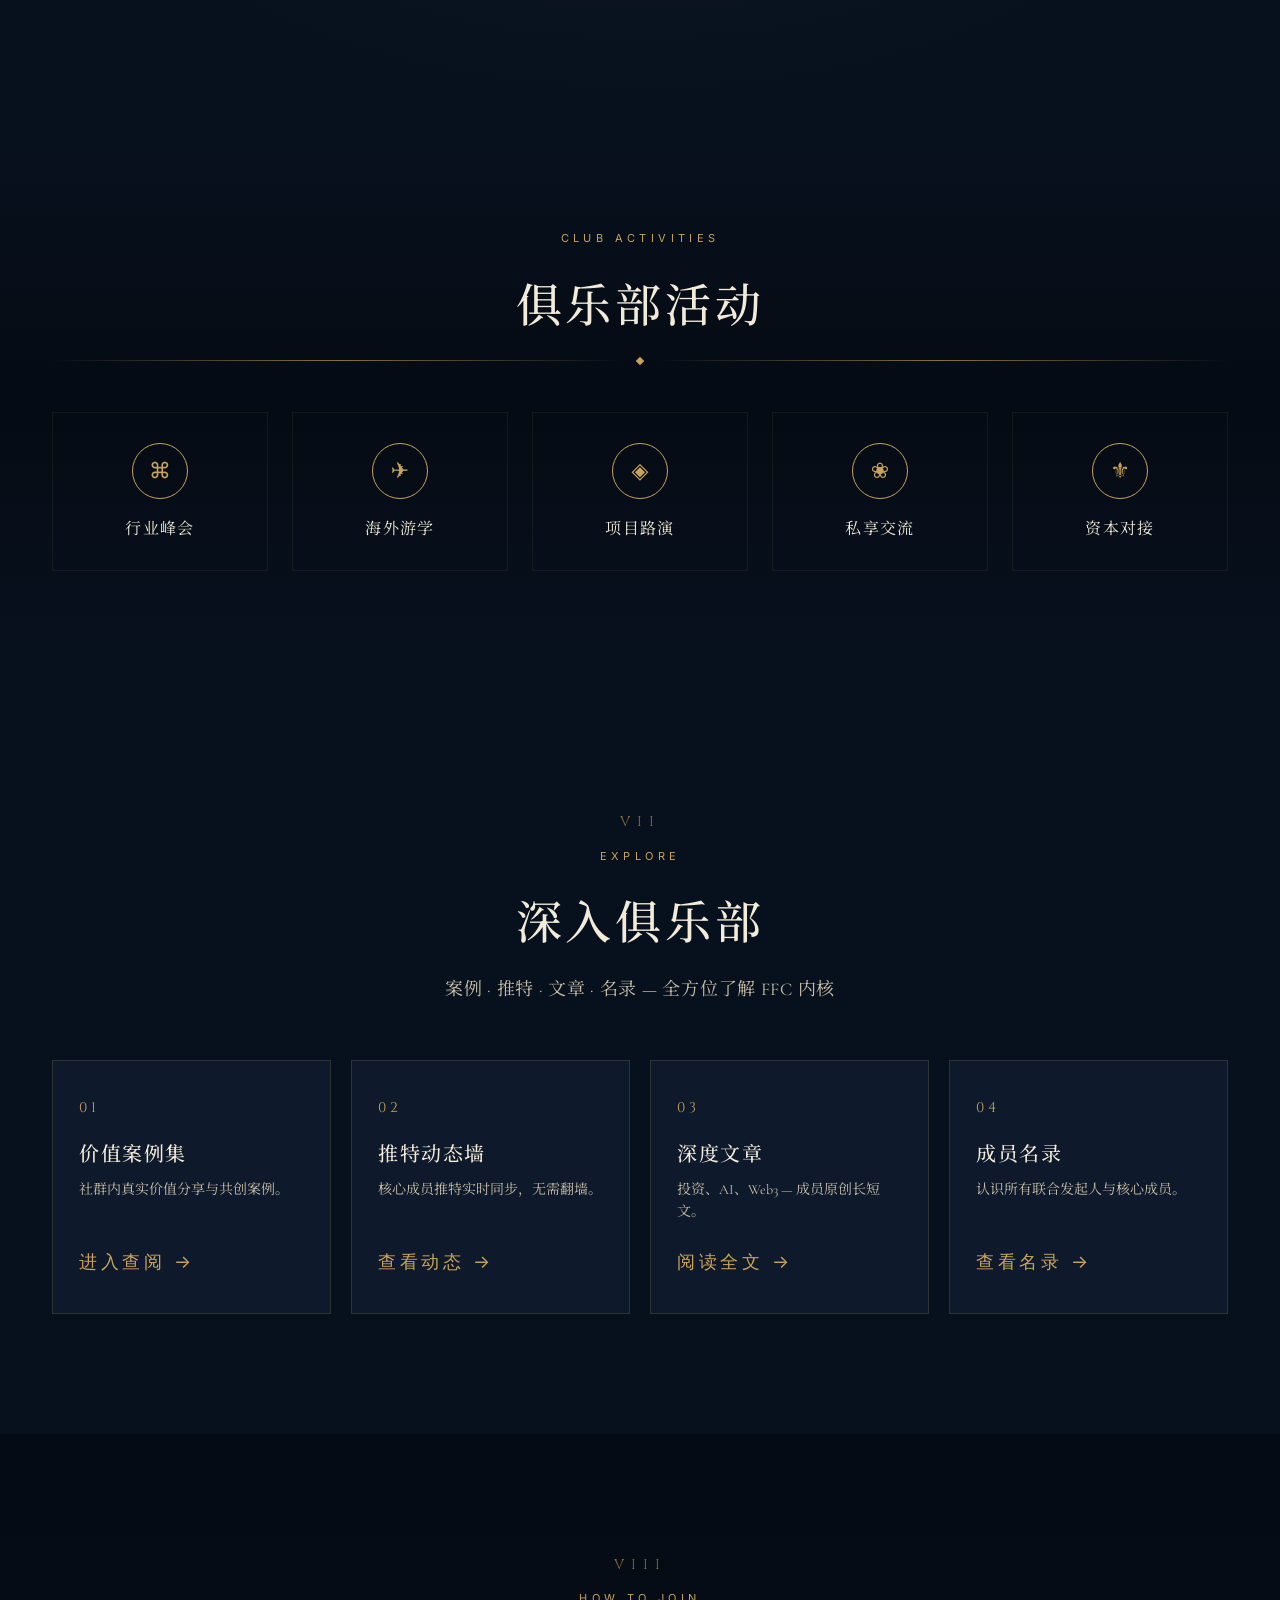
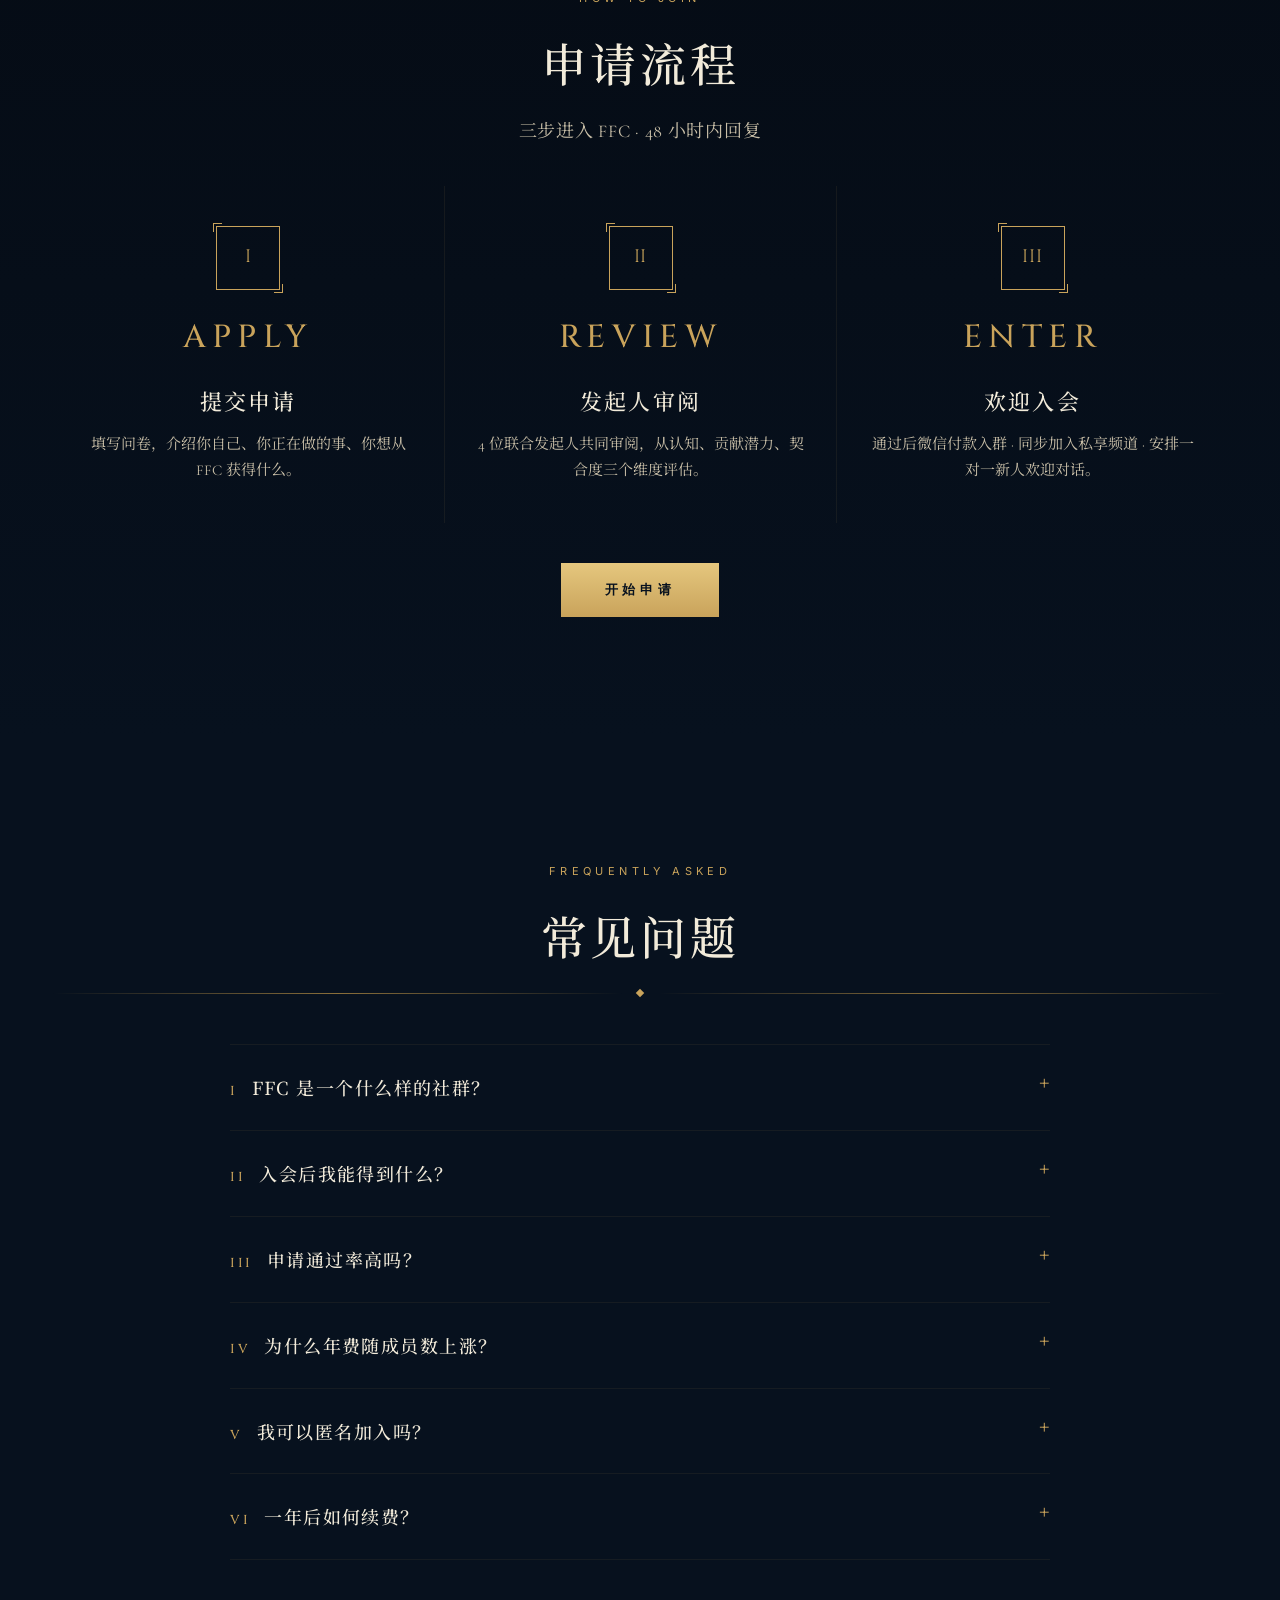
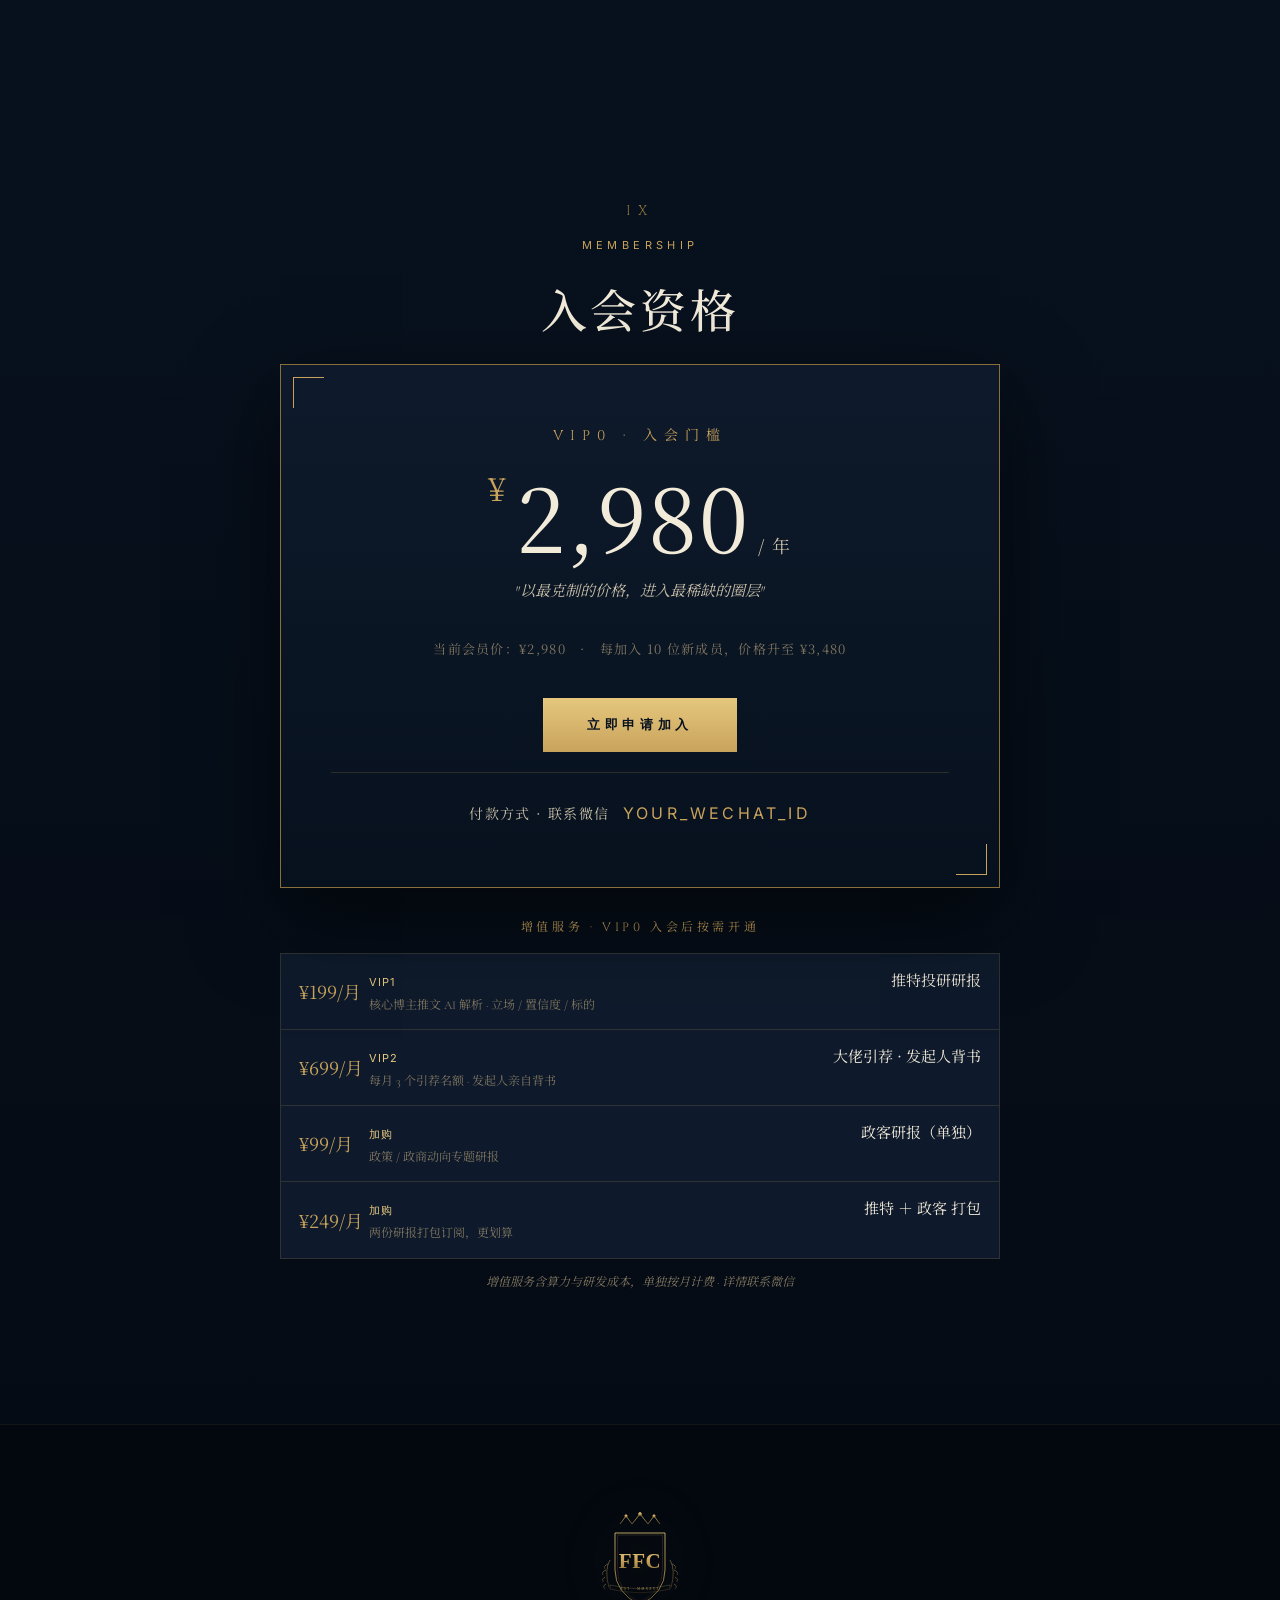
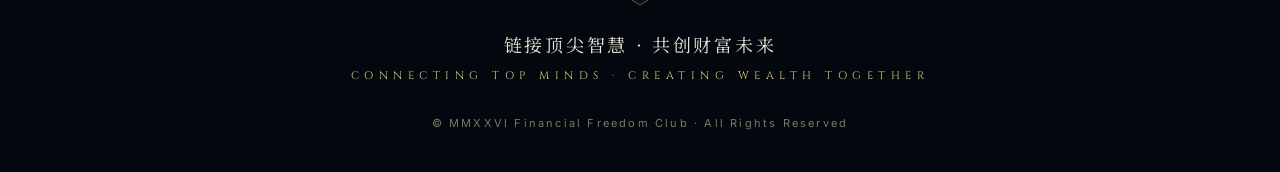
==== commit 711c61fb: "feat(官网): 成员名片公众模糊+邀请码解锁，定价区加增值服务表 - 核心成员名片对公众模糊(留头衔做钩子)、隐去社交跳转；VIP3 顶级=公开展示位(清晰)；发起人区不变 - 新增邀请码解锁(F" ====
--- a/index.html
+++ b/index.html
@@ -181,6 +181,13 @@
       <h2 class="section-title">核心成员</h2>
       <p class="section-sub" style="margin:0 auto 56px;">排名不分先后 · 持续扩容中</p>
     </div>
+    <div class="ffc-unlock" id="ffc-unlock">
+      <span class="ffc-unlock-hint">🔒 成员名片对外隐去 · 入会后凭邀请码查看全员</span>
+      <div class="ffc-unlock-form">
+        <input id="ffc-unlock-input" type="text" placeholder="输入邀请码解锁" autocomplete="off" />
+        <button class="btn-gold" id="ffc-unlock-btn">解锁</button>
+      </div>
+    </div>
     <div class="members-grid" id="members-grid"></div>
   </div>
 </section>
@@ -373,12 +380,18 @@
       <h2 class="section-title">入会资格</h2>
     </div>
     <div class="pricing-card">
-      <div class="pricing-tier">VIP MEMBERSHIP</div>
+      <div class="pricing-tier">VIP0 · 入会门槛</div>
       <div class="pricing-amount" id="price-amount"></div>
       <p class="pricing-note">"以最克制的价格，进入最稀缺的圈层"</p>
       <div class="pricing-rule" id="price-rule"></div>
       <button class="btn-gold" data-apply style="margin: 8px 0 20px;">立即申请加入</button>
       <div class="pricing-contact">付款方式 · 联系微信 <span class="wechat-id" id="price-wechat"></span></div>
+    </div>
+
+    <div class="value-services">
+      <div class="vs-head">增值服务 · VIP0 入会后按需开通</div>
+      <div id="value-services"></div>
+      <p style="text-align:center;margin-top:14px;font-size:12px;color:var(--bone-3);font-family:var(--font-serif);font-style:italic;">增值服务含算力与研发成本，单独按月计费 · 详情联系微信</p>
     </div>
   </div>
 </section>
--- a/assets/subpage.css
+++ b/assets/subpage.css
@@ -319,3 +319,54 @@
   /* 推文/文章/研报网格用了 minmax(320px,…)，超窄屏会溢出被裁 → 单列 */
   .feed-grid, .reports-grid { grid-template-columns: 1fr; }
 }
+
+/* ===== 成员名片软门槛：公众模糊 + 邀请码解锁（新增，未改任何现有规则） ===== */
+.ffc-unlock {
+  display: flex; flex-wrap: wrap; align-items: center; justify-content: center;
+  gap: 14px; margin: 0 auto 32px; max-width: 660px; text-align: center;
+  padding: 16px 22px; border: 1px solid var(--gold-3);
+  background: linear-gradient(135deg, rgba(201,163,91,0.08), transparent);
+}
+.ffc-unlock.unlocked { display: none; }
+.ffc-unlock-hint { font-family: var(--font-serif); font-style: italic; color: var(--bone-2); font-size: 14px; }
+.ffc-unlock-form { display: flex; gap: 8px; }
+.ffc-unlock-form input {
+  background: var(--ink-3); border: 1px solid var(--line); color: var(--bone);
+  padding: 8px 14px; font-size: 13px; letter-spacing: 0.08em; outline: none; border-radius: 2px;
+}
+.ffc-unlock-form input:focus { border-color: var(--gold); }
+.ffc-unlock-form input.err { border-color: #eb6f6f; animation: ffcShake .4s; }
+@keyframes ffcShake { 0%,100%{transform:translateX(0)} 25%{transform:translateX(-5px)} 75%{transform:translateX(5px)} }
+.ffc-unlock-form .btn-gold { margin: 0; padding: 8px 18px; }
+
+.member-card.locked { position: relative; }
+.member-card.locked .member-avatar { filter: blur(9px); }
+.member-card.locked .member-name { filter: blur(7px); user-select: none; pointer-events: none; }
+.member-card.locked .member-socials { display: none; }
+.member-card.locked::after {
+  content: "🔒 入会解锁"; position: absolute; top: 10px; right: 10px;
+  font-family: var(--font-sans); font-size: 10px; letter-spacing: 0.12em;
+  color: var(--gold-2); border: 1px solid var(--gold-3); border-radius: 20px;
+  padding: 2px 8px; background: rgba(7,17,30,0.6);
+}
+
+/* ===== 增值服务表（定价区，新增） ===== */
+.value-services { max-width: 720px; margin: 30px auto 0; }
+.value-services .vs-head {
+  text-align: center; font-family: var(--font-display); letter-spacing: 0.3em;
+  color: var(--gold); font-size: 12px; margin-bottom: 16px;
+}
+.vs-row {
+  display: grid; grid-template-columns: 56px 1fr auto; gap: 4px 14px; align-items: baseline;
+  padding: 14px 18px; border: 1px solid var(--line); border-bottom: none; background: var(--ink-2);
+}
+.vs-row:last-child { border-bottom: 1px solid var(--line); }
+.vs-tier { font-family: var(--font-sans); font-size: 11px; letter-spacing: 0.1em; color: var(--gold-2); }
+.vs-name { font-family: var(--font-cn); font-size: 15px; color: var(--bone); }
+.vs-desc { grid-column: 2 / 3; font-family: var(--font-serif); font-size: 12px; color: var(--bone-3); }
+.vs-price { grid-row: 1 / 3; align-self: center; font-family: var(--font-cn); font-size: 18px; color: var(--gold); white-space: nowrap; }
+@media (max-width: 480px) {
+  .vs-row { grid-template-columns: 46px 1fr auto; padding: 12px 14px; }
+  .vs-name { font-size: 14px; }
+  .vs-price { font-size: 16px; }
+}
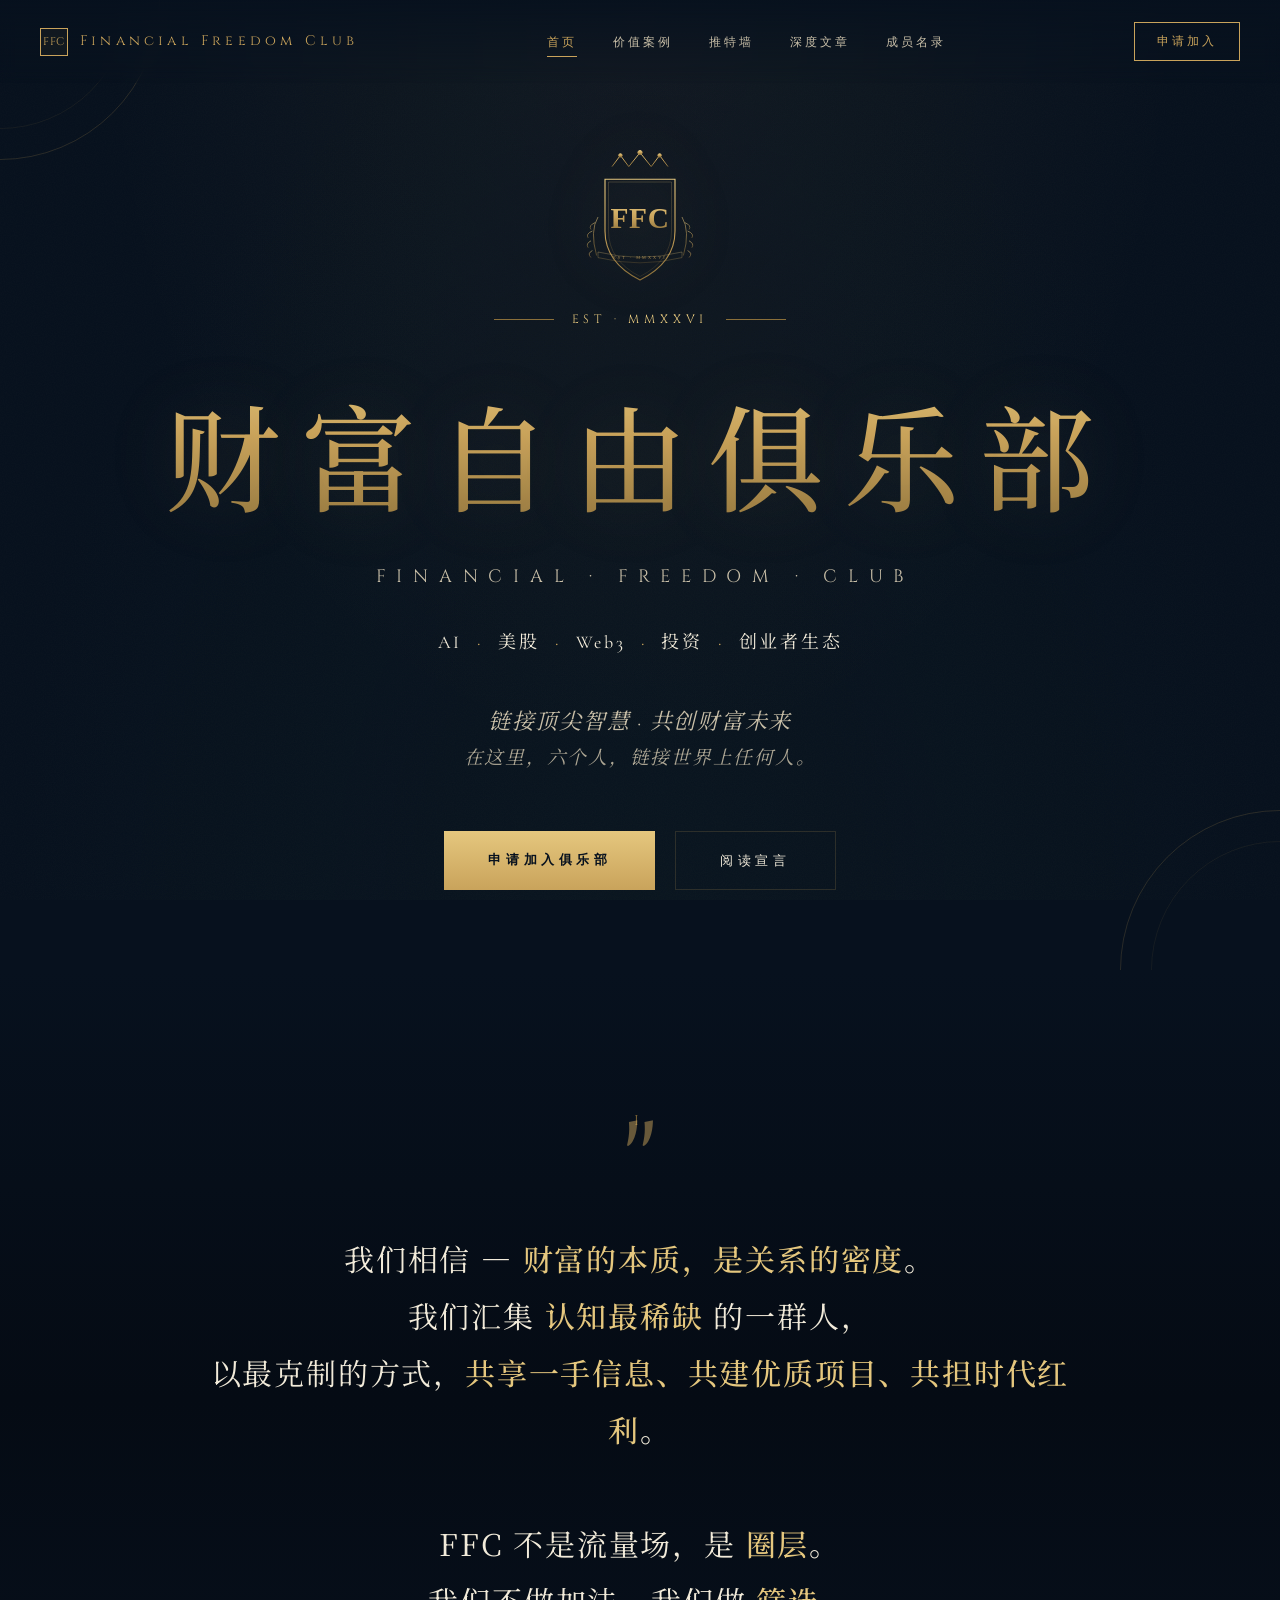
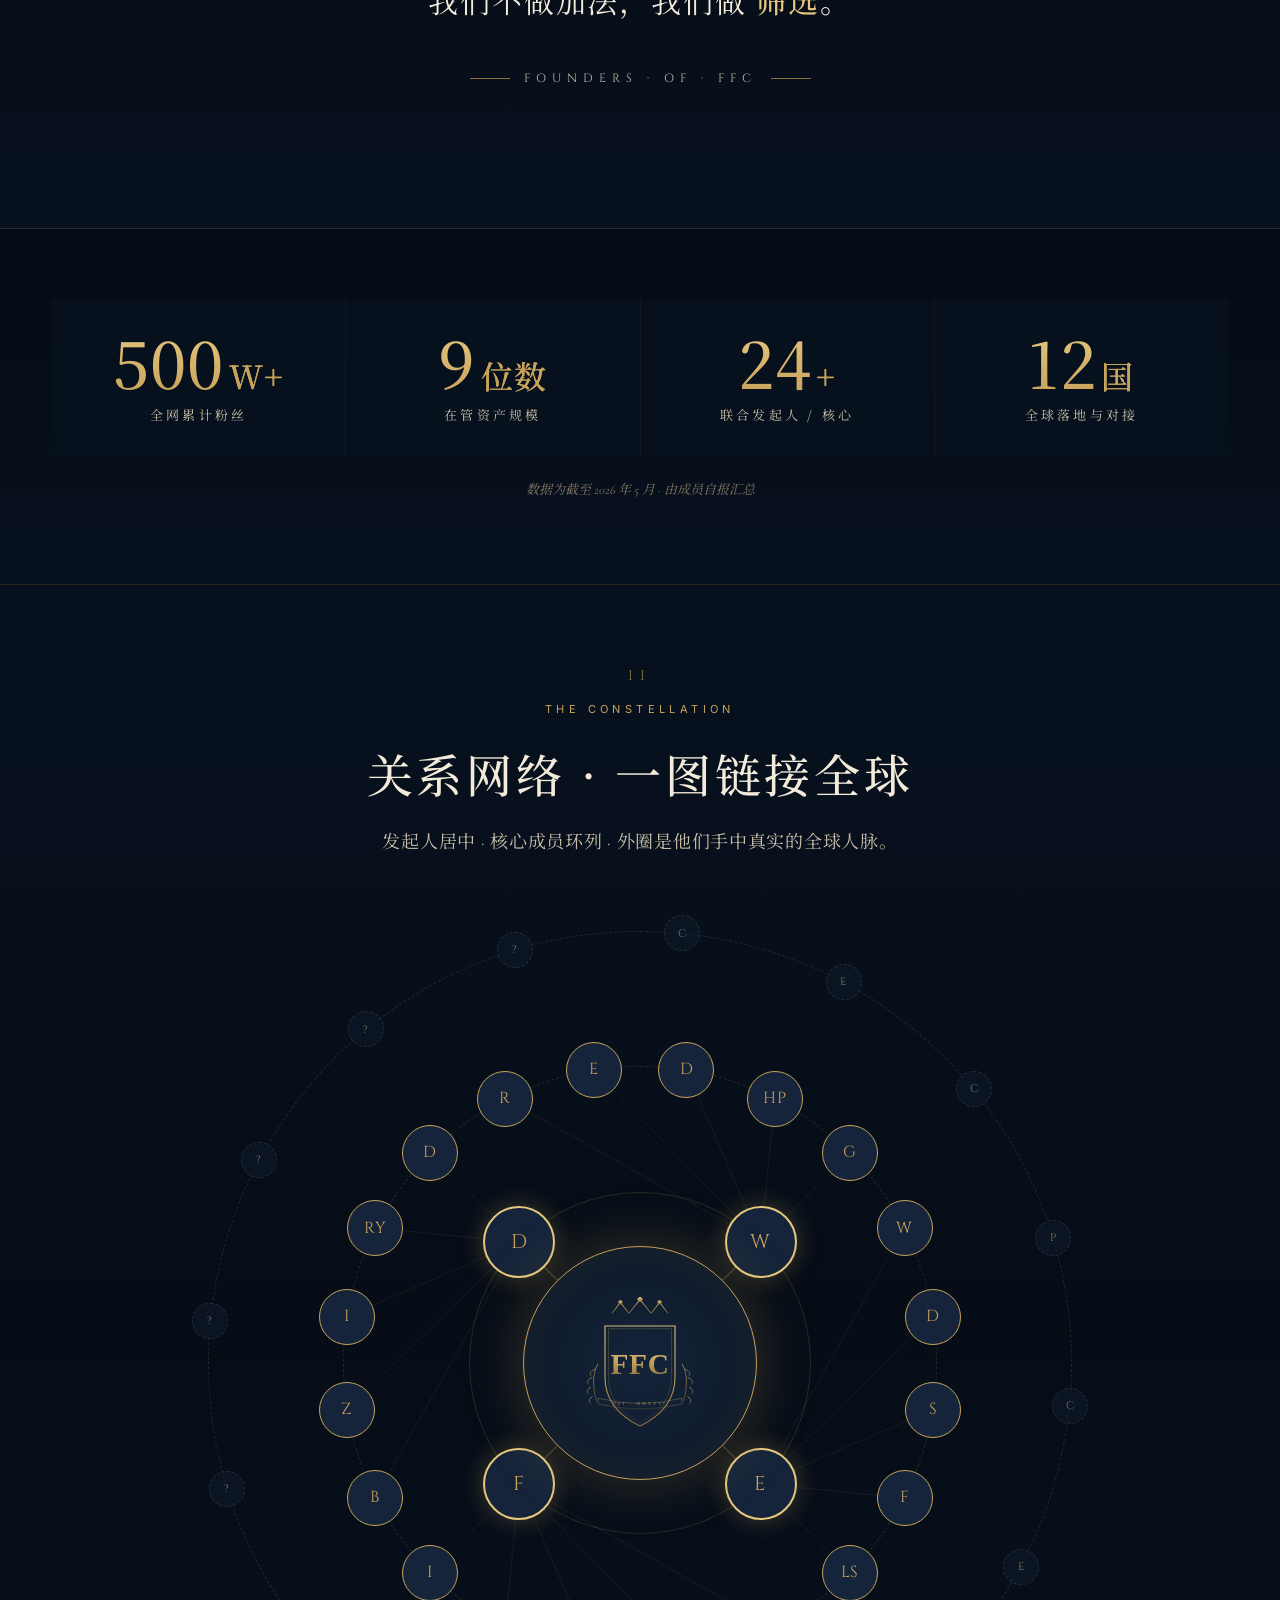
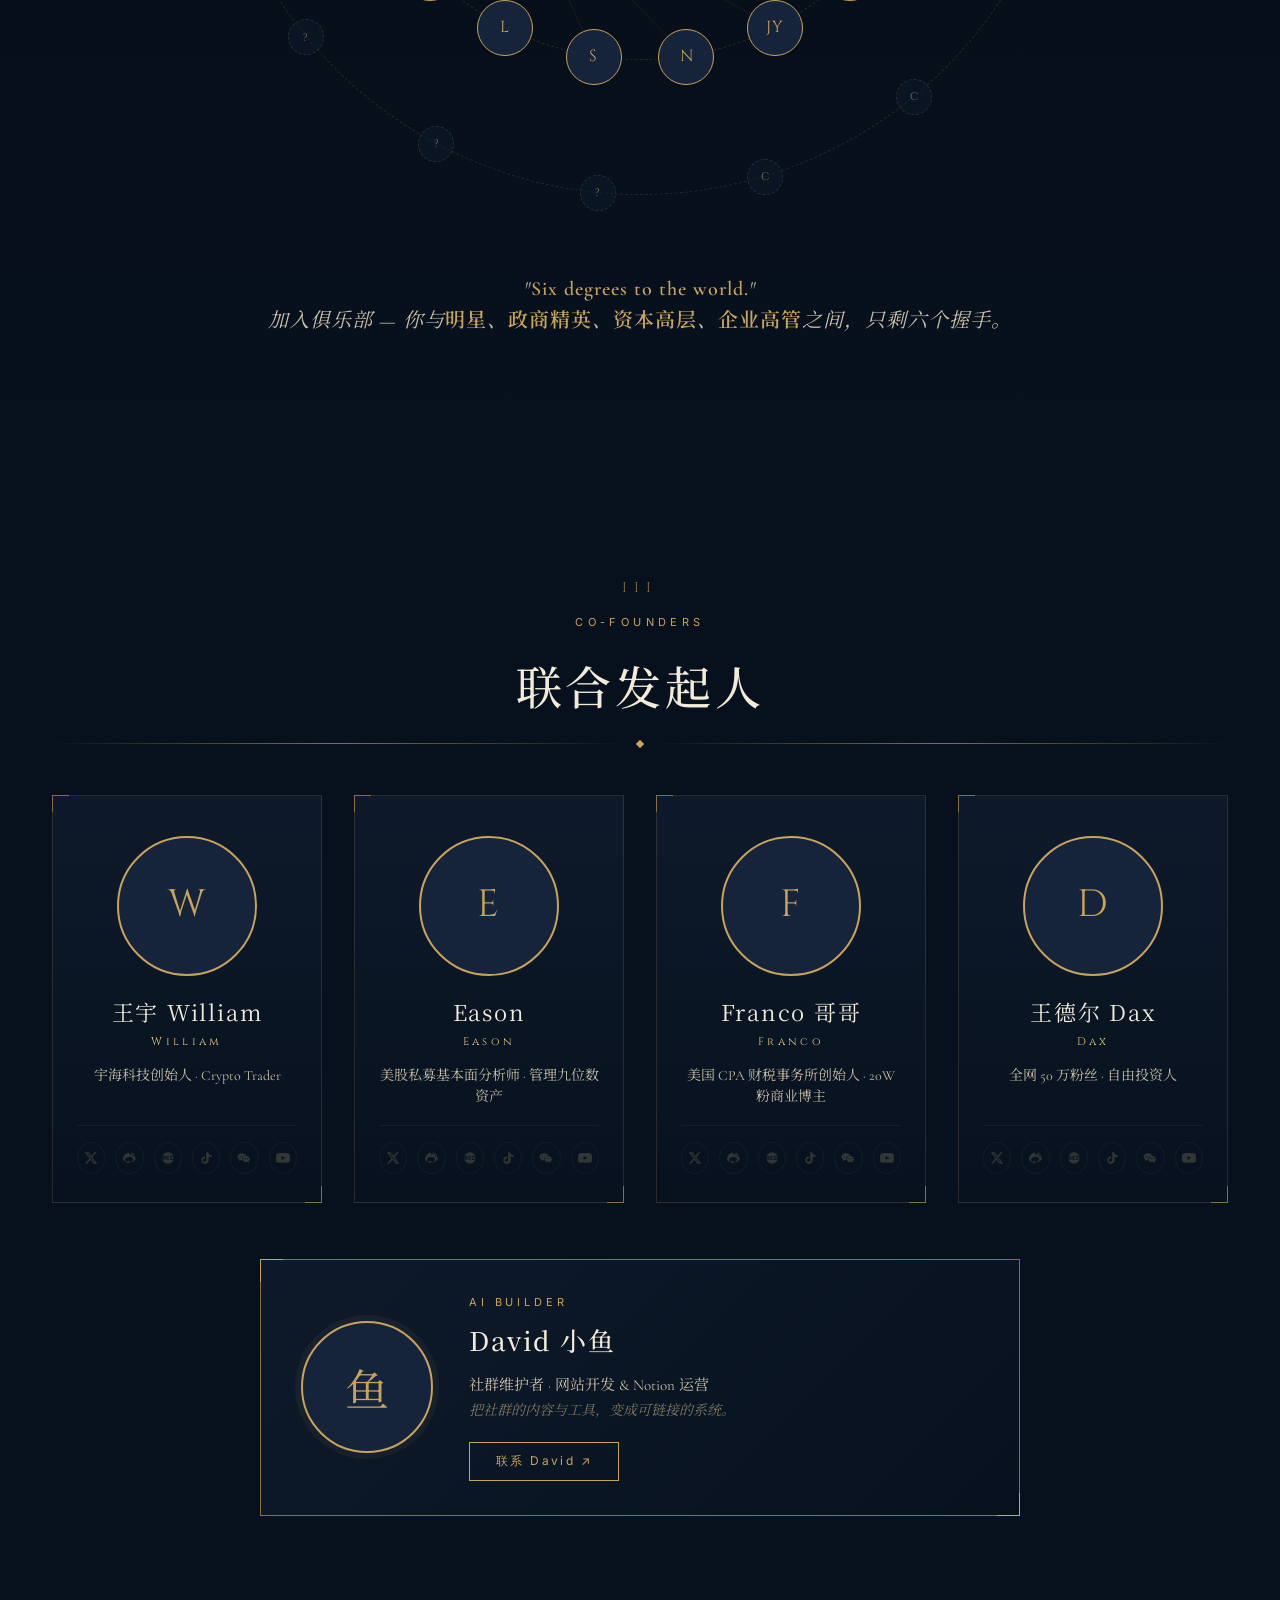
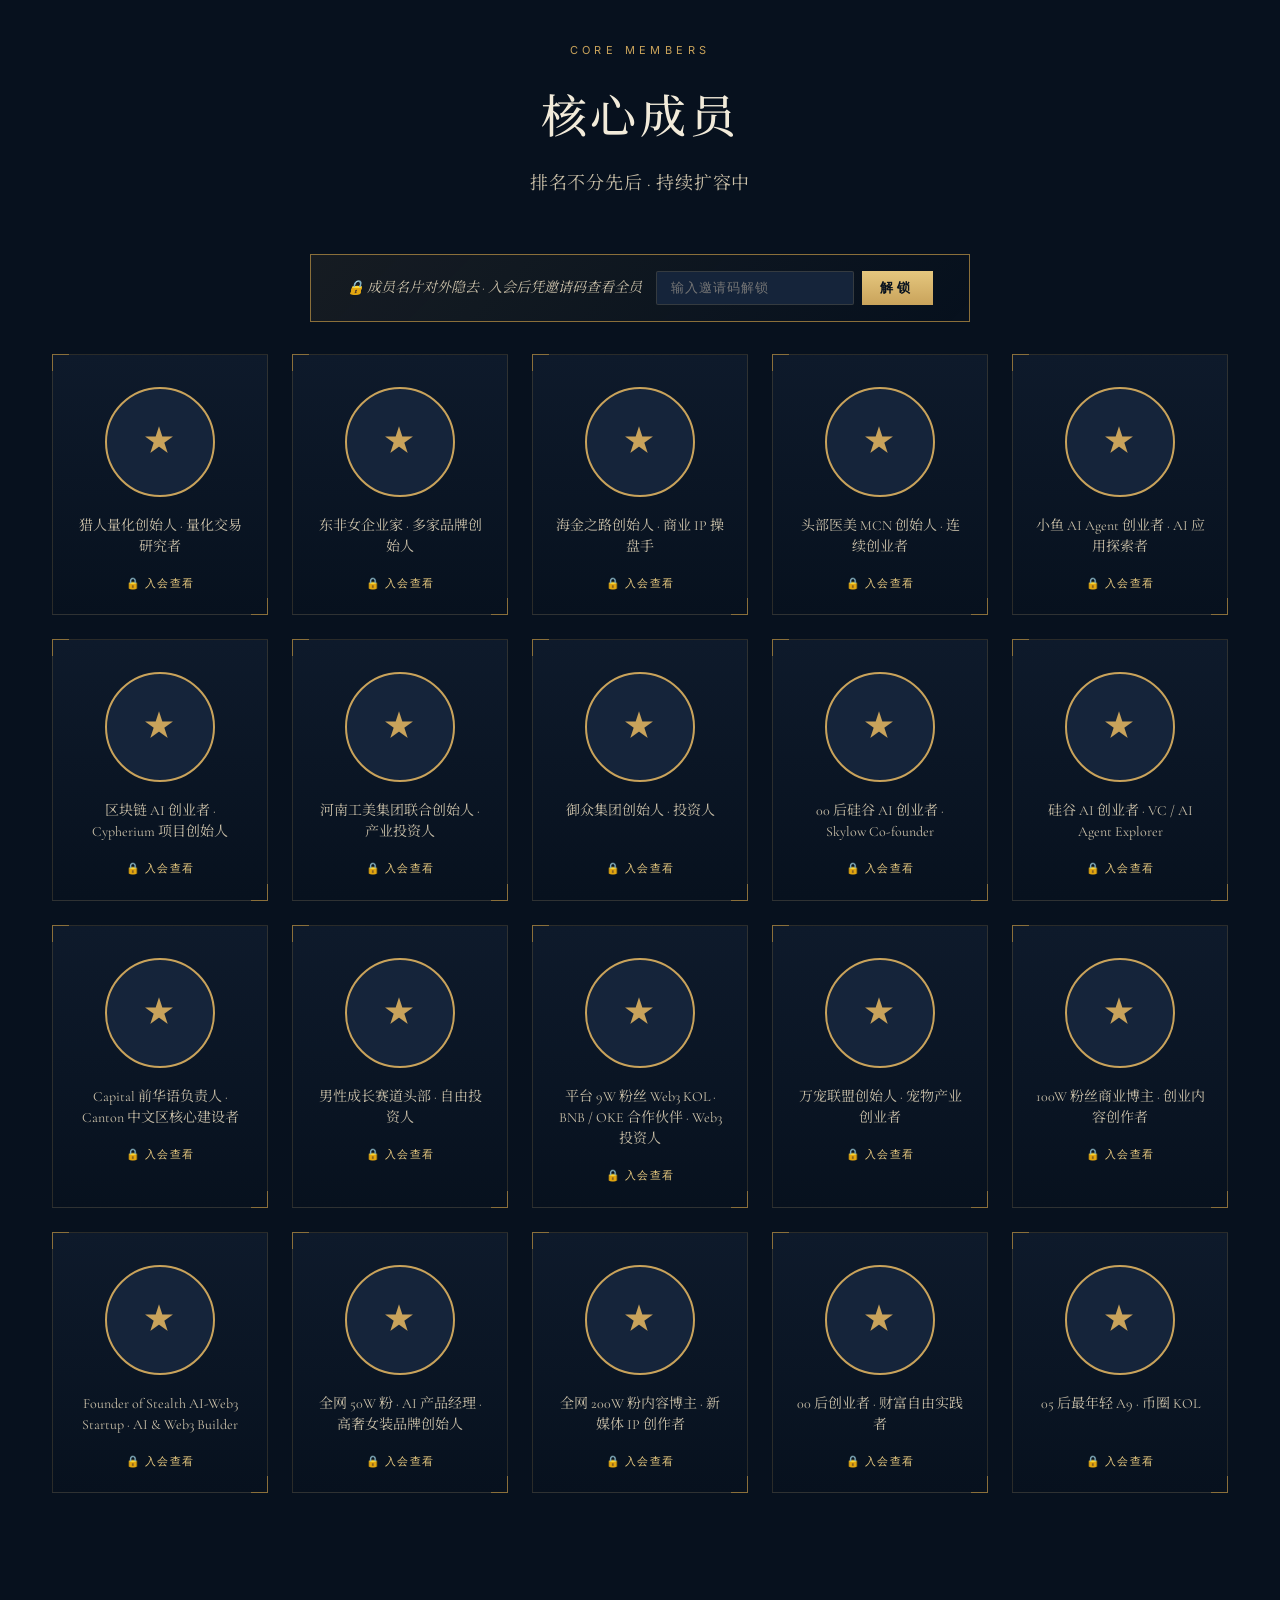
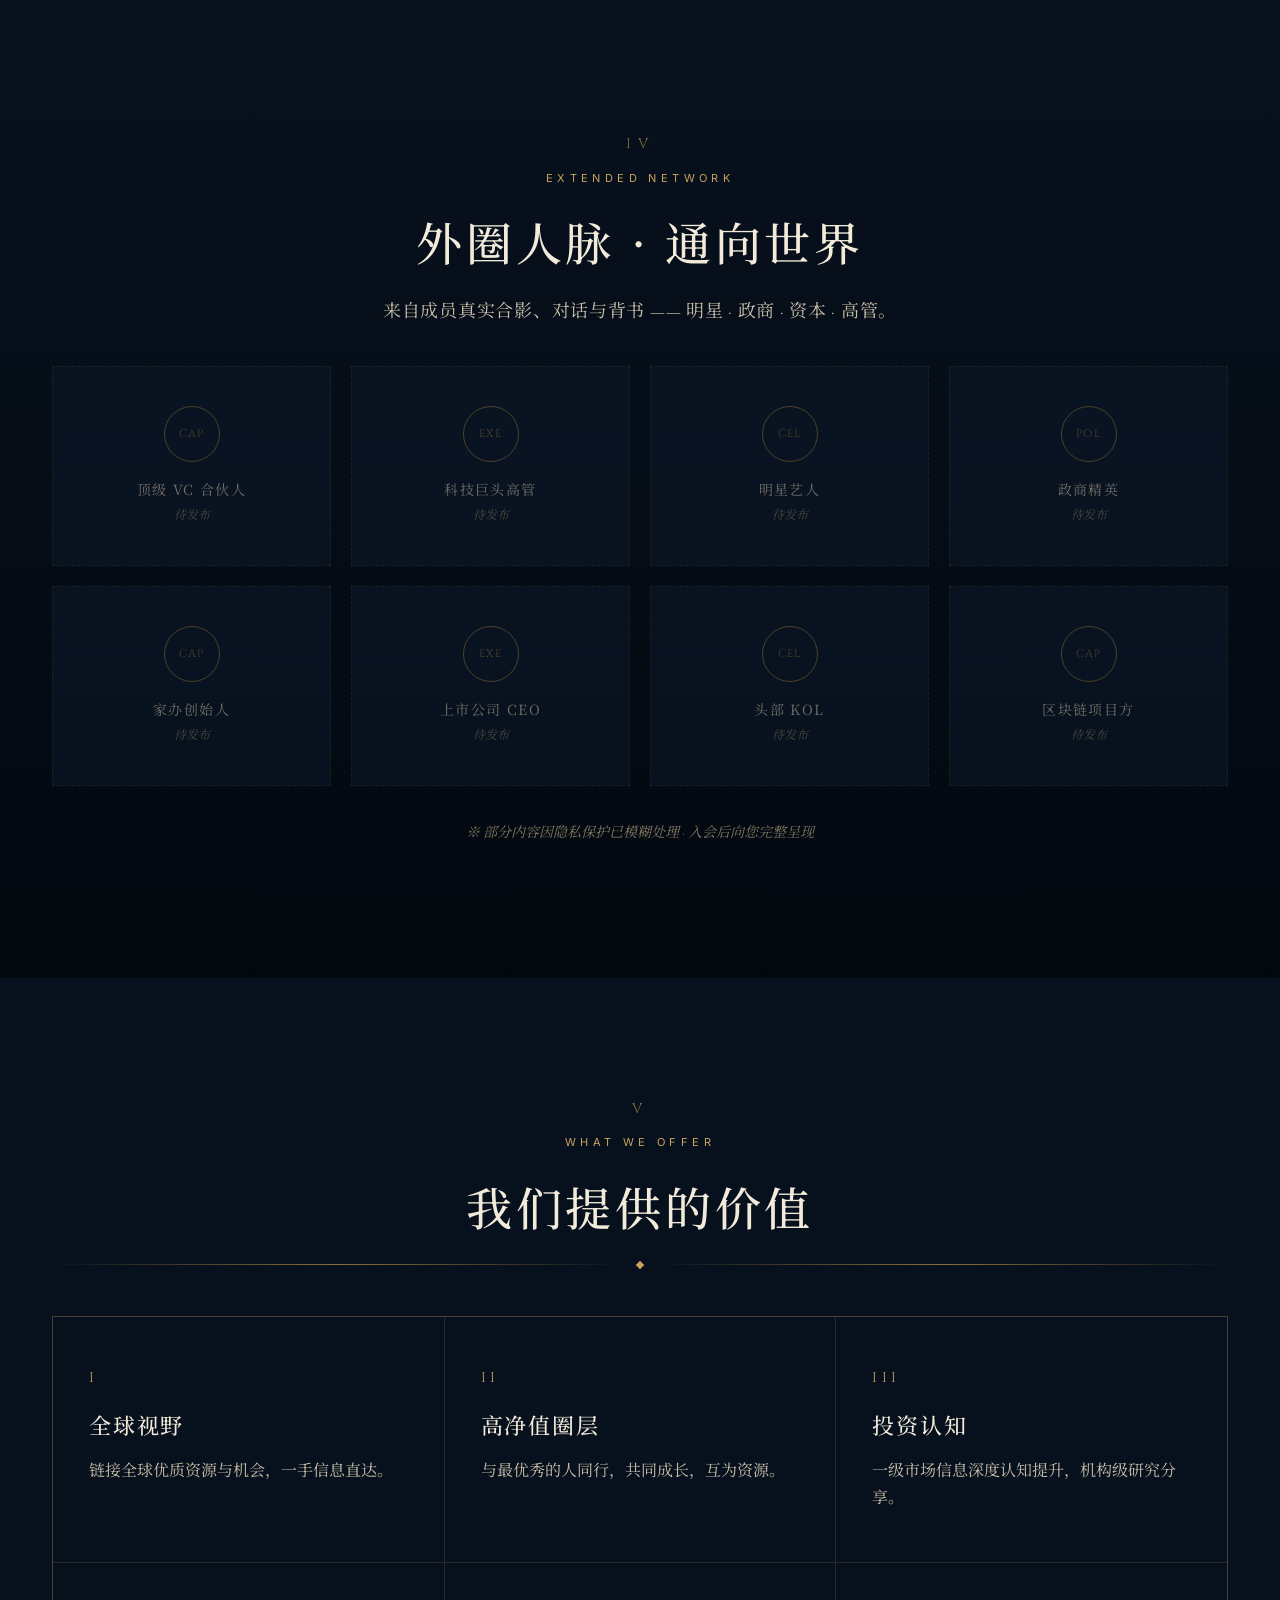
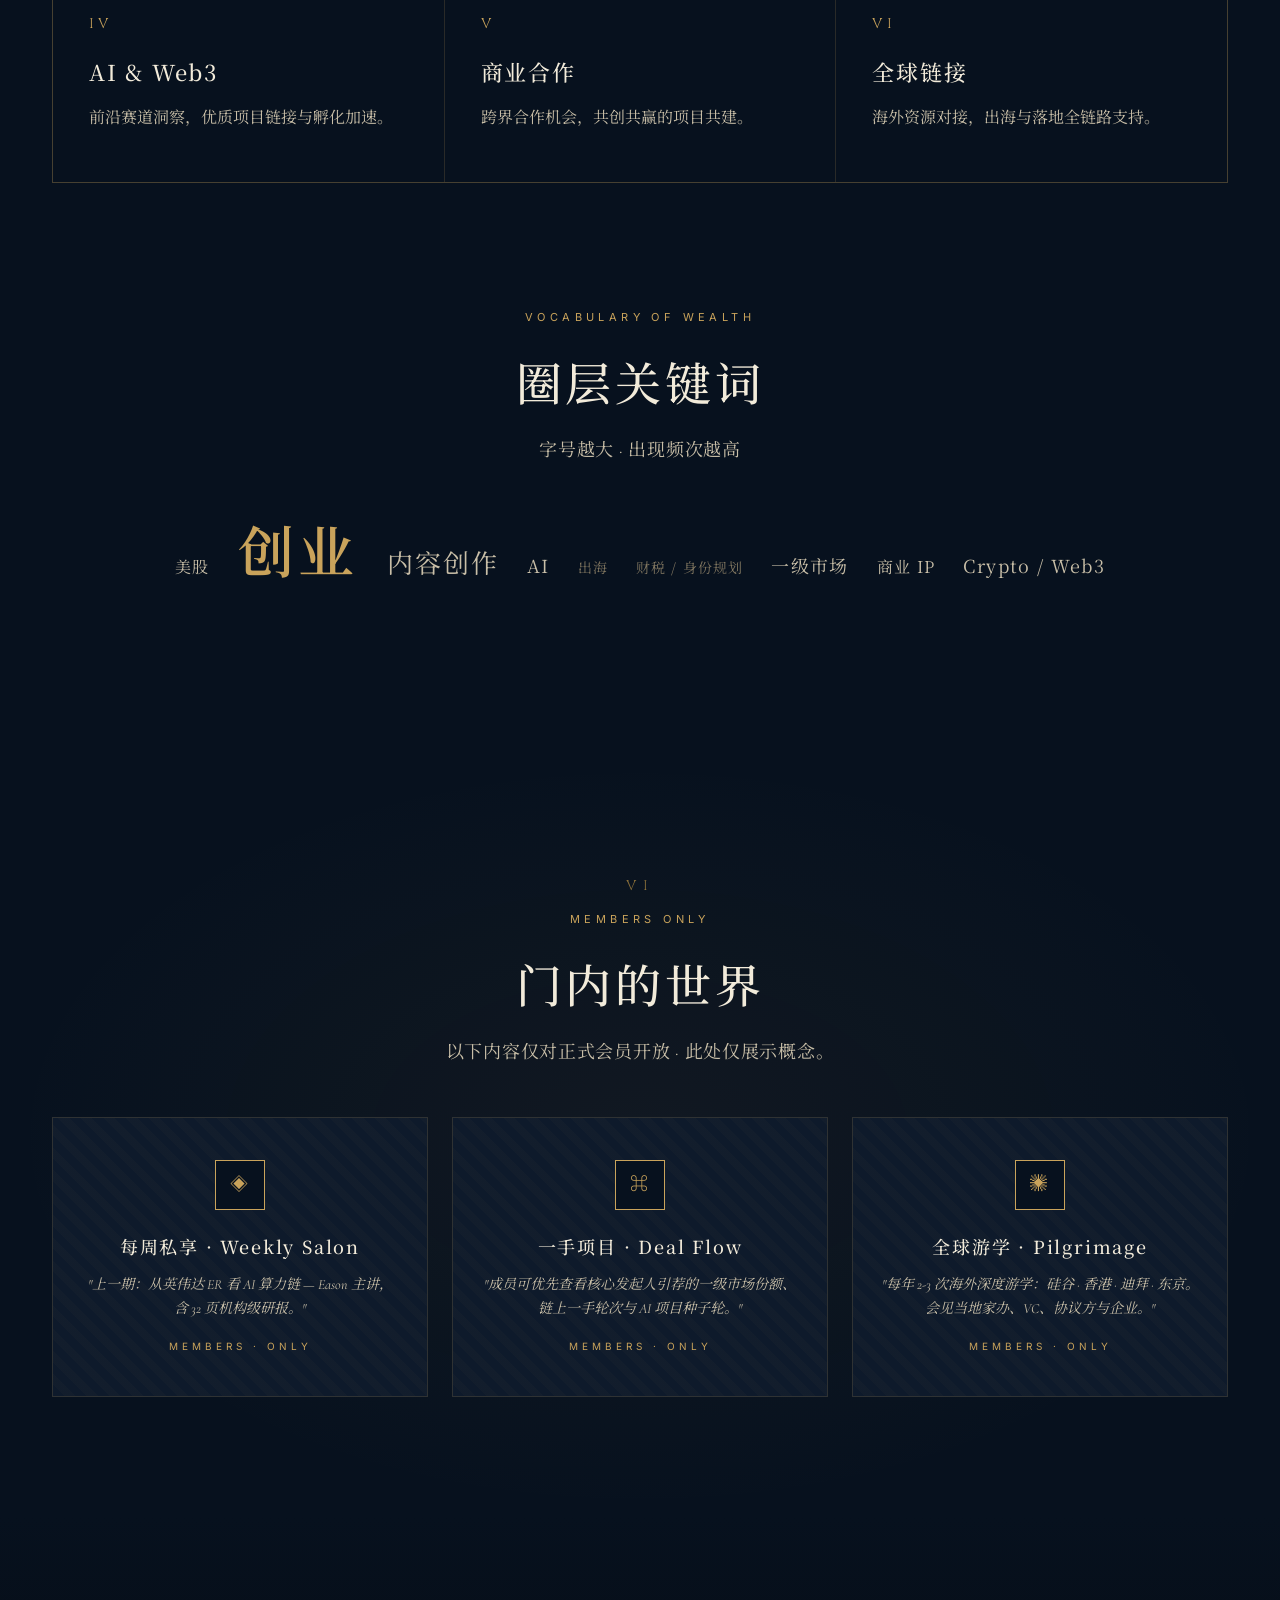
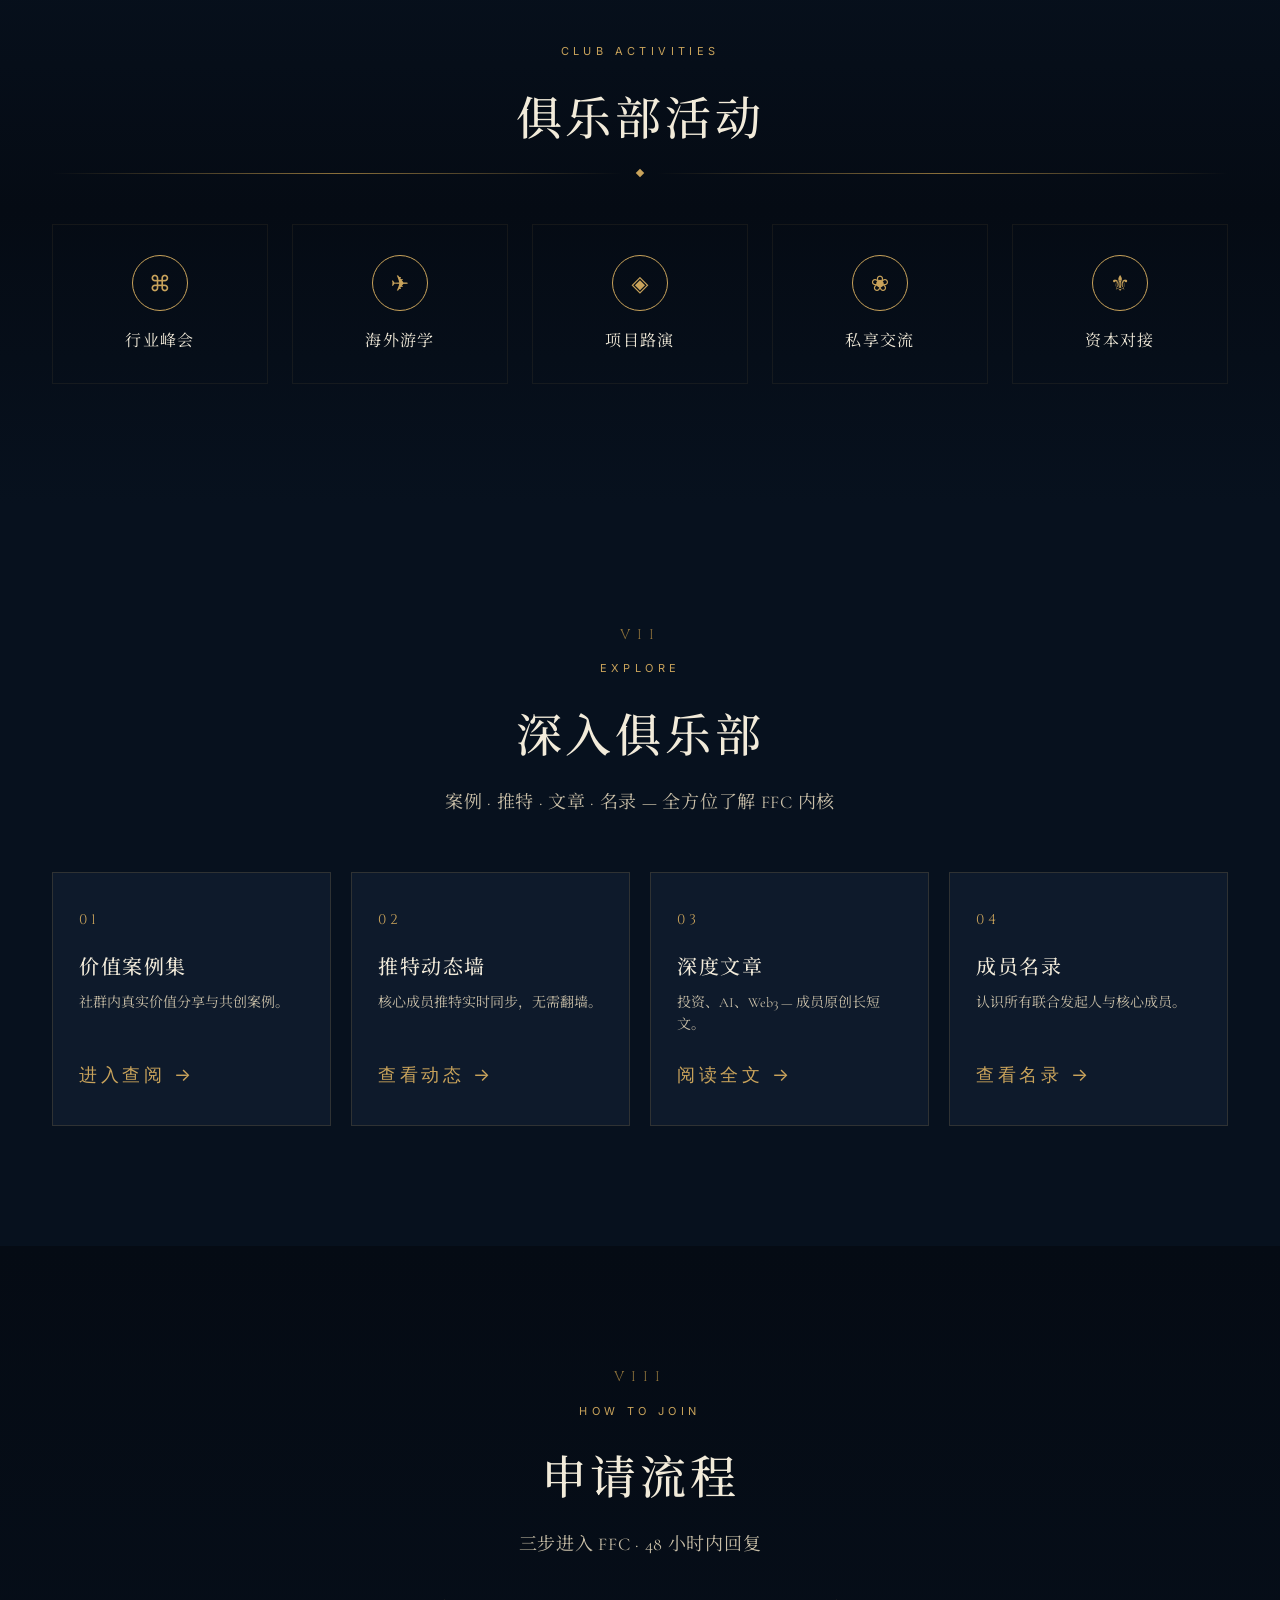
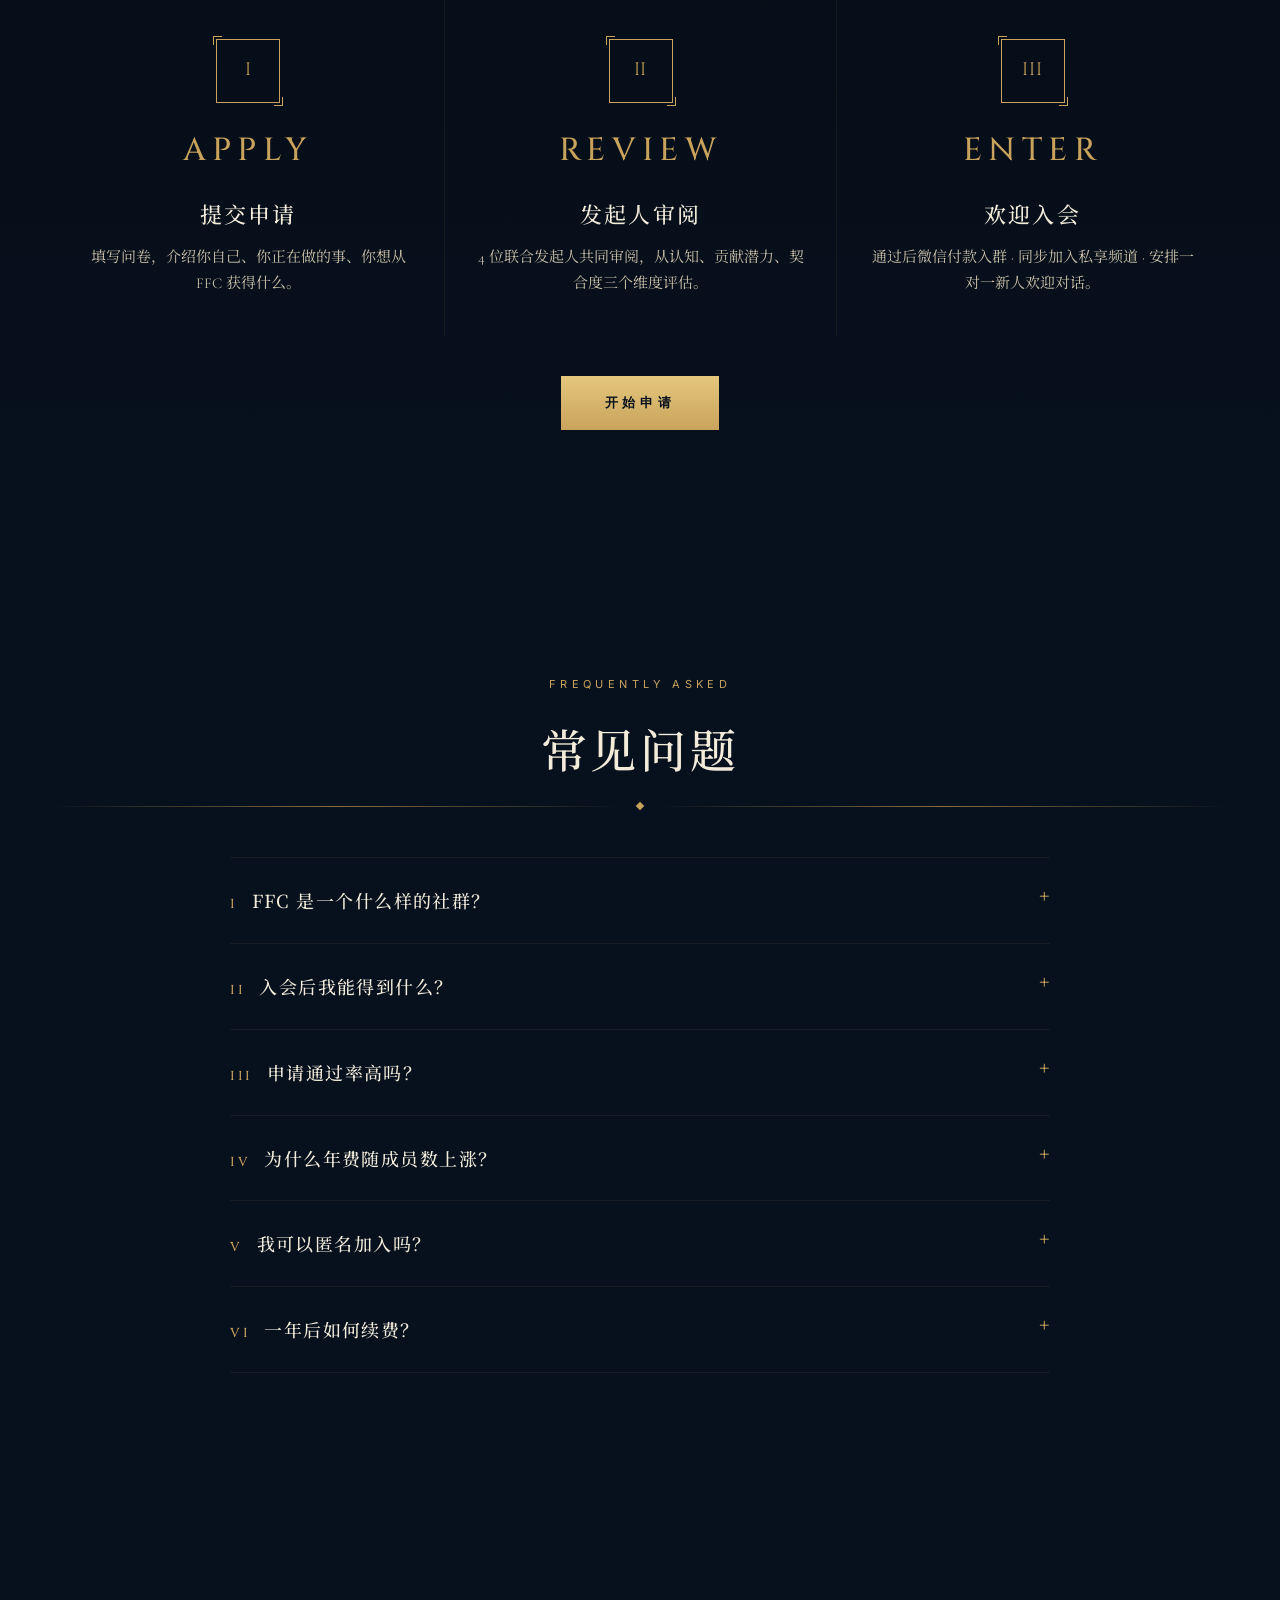
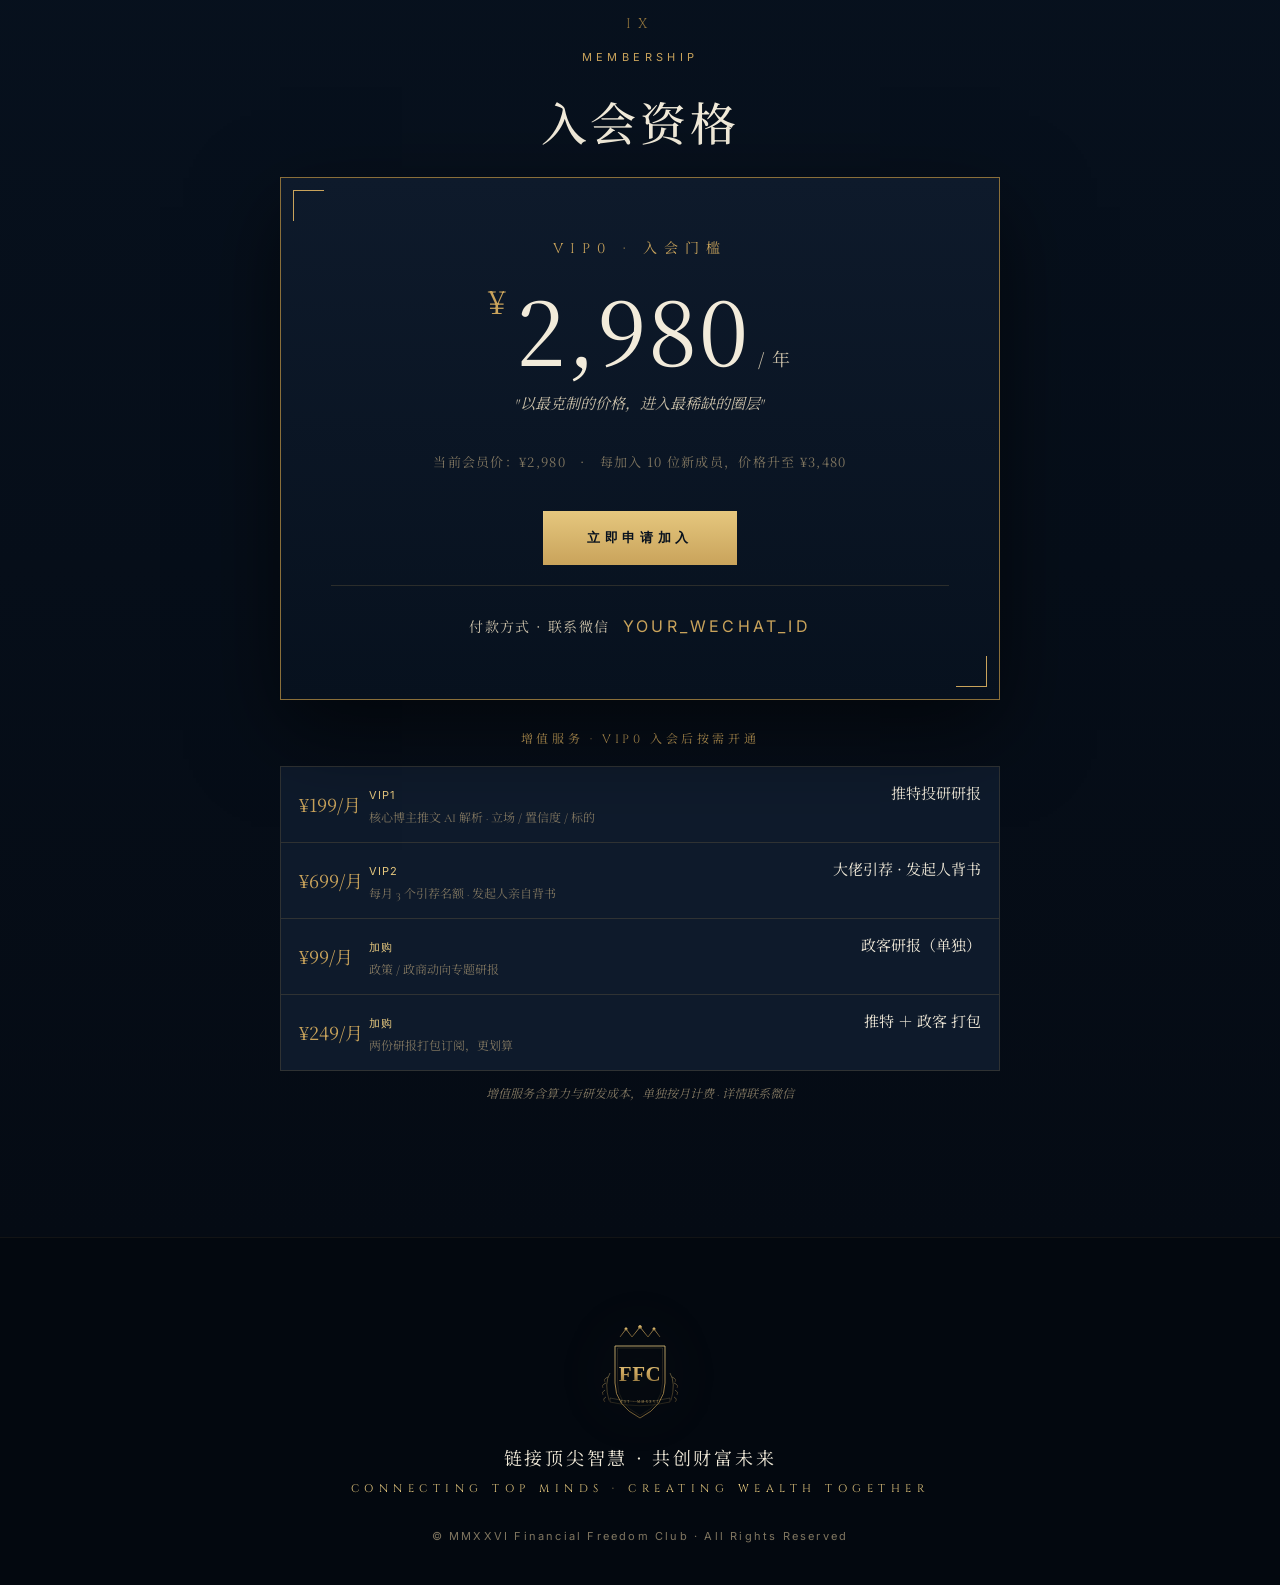
==== commit 9be2b293: "feat(官网): 成员卡改为「点开看详情·点开需解锁」，替换模糊方案 - 核心成员卡正面只露 头像+头衔(+点击提示)；点开→弹出资料(姓名/英文名/领域/社交) - 点开需先解锁：未输邀请码点卡片" ====
--- a/index.html
+++ b/index.html
@@ -537,6 +537,14 @@
 </div>
 
 <!-- ============ BUILDER CONTACT MODAL ============ -->
+<!-- MEMBER DETAIL MODAL（点开核心成员卡片 · 需先解锁） -->
+<div class="modal-backdrop" id="member-modal">
+  <div class="modal member-detail-modal">
+    <button class="modal-close" id="member-close" aria-label="close">×</button>
+    <div id="member-body"></div>
+  </div>
+</div>
+
 <div class="modal-backdrop" id="builder-modal">
   <div class="modal builder-modal">
     <button class="modal-close" id="builder-close" aria-label="close">×</button>
--- a/assets/subpage.css
+++ b/assets/subpage.css
@@ -339,16 +339,28 @@
 @keyframes ffcShake { 0%,100%{transform:translateX(0)} 25%{transform:translateX(-5px)} 75%{transform:translateX(5px)} }
 .ffc-unlock-form .btn-gold { margin: 0; padding: 8px 18px; }
 
-.member-card.locked { position: relative; }
-.member-card.locked .member-avatar { filter: blur(9px); }
-.member-card.locked .member-name { filter: blur(7px); user-select: none; pointer-events: none; }
-.member-card.locked .member-socials { display: none; }
-.member-card.locked::after {
-  content: "🔒 入会解锁"; position: absolute; top: 10px; right: 10px;
-  font-family: var(--font-sans); font-size: 10px; letter-spacing: 0.12em;
-  color: var(--gold-2); border: 1px solid var(--gold-3); border-radius: 20px;
-  padding: 2px 8px; background: rgba(7,17,30,0.6);
-}
+/* 核心成员卡：正面只露头像+头衔，点开(需解锁)看全部 */
+.member-card.member-teaser { cursor: pointer; }
+.member-hint {
+  margin-top: 12px; font-family: var(--font-sans); font-size: 11px;
+  letter-spacing: 0.12em; color: var(--gold-2);
+}
+.ffc-unlock.flash { border-color: var(--gold); box-shadow: 0 0 0 3px rgba(201,163,91,0.25); animation: ffcShake .5s; }
+
+/* 成员资料弹窗（点开后） */
+.member-detail-modal { max-width: 460px; text-align: center; }
+.md-avatar {
+  width: 120px; height: 120px; margin: 6px auto 18px; border-radius: 50%;
+  border: 1px solid var(--gold); overflow: hidden;
+  display: flex; align-items: center; justify-content: center;
+  font-family: var(--font-display); font-size: 38px; color: var(--gold); background: var(--ink-3);
+}
+.md-avatar img { width: 100%; height: 100%; object-fit: cover; }
+.md-en { font-family: var(--font-display); letter-spacing: 0.3em; color: var(--bone-3); font-size: 12px; margin-bottom: 12px; }
+.md-title { font-family: var(--font-serif); color: var(--bone-2); font-size: 15px; margin-bottom: 16px; }
+.md-tags { display: flex; flex-wrap: wrap; gap: 6px; justify-content: center; margin-bottom: 18px; }
+.md-tags span { font-family: var(--font-sans); font-size: 11px; color: var(--gold-2); border: 1px solid var(--line); padding: 3px 10px; border-radius: 2px; }
+.md-socials { display: flex; gap: 10px; justify-content: center; }
 
 /* ===== 增值服务表（定价区，新增） ===== */
 .value-services { max-width: 720px; margin: 30px auto 0; }
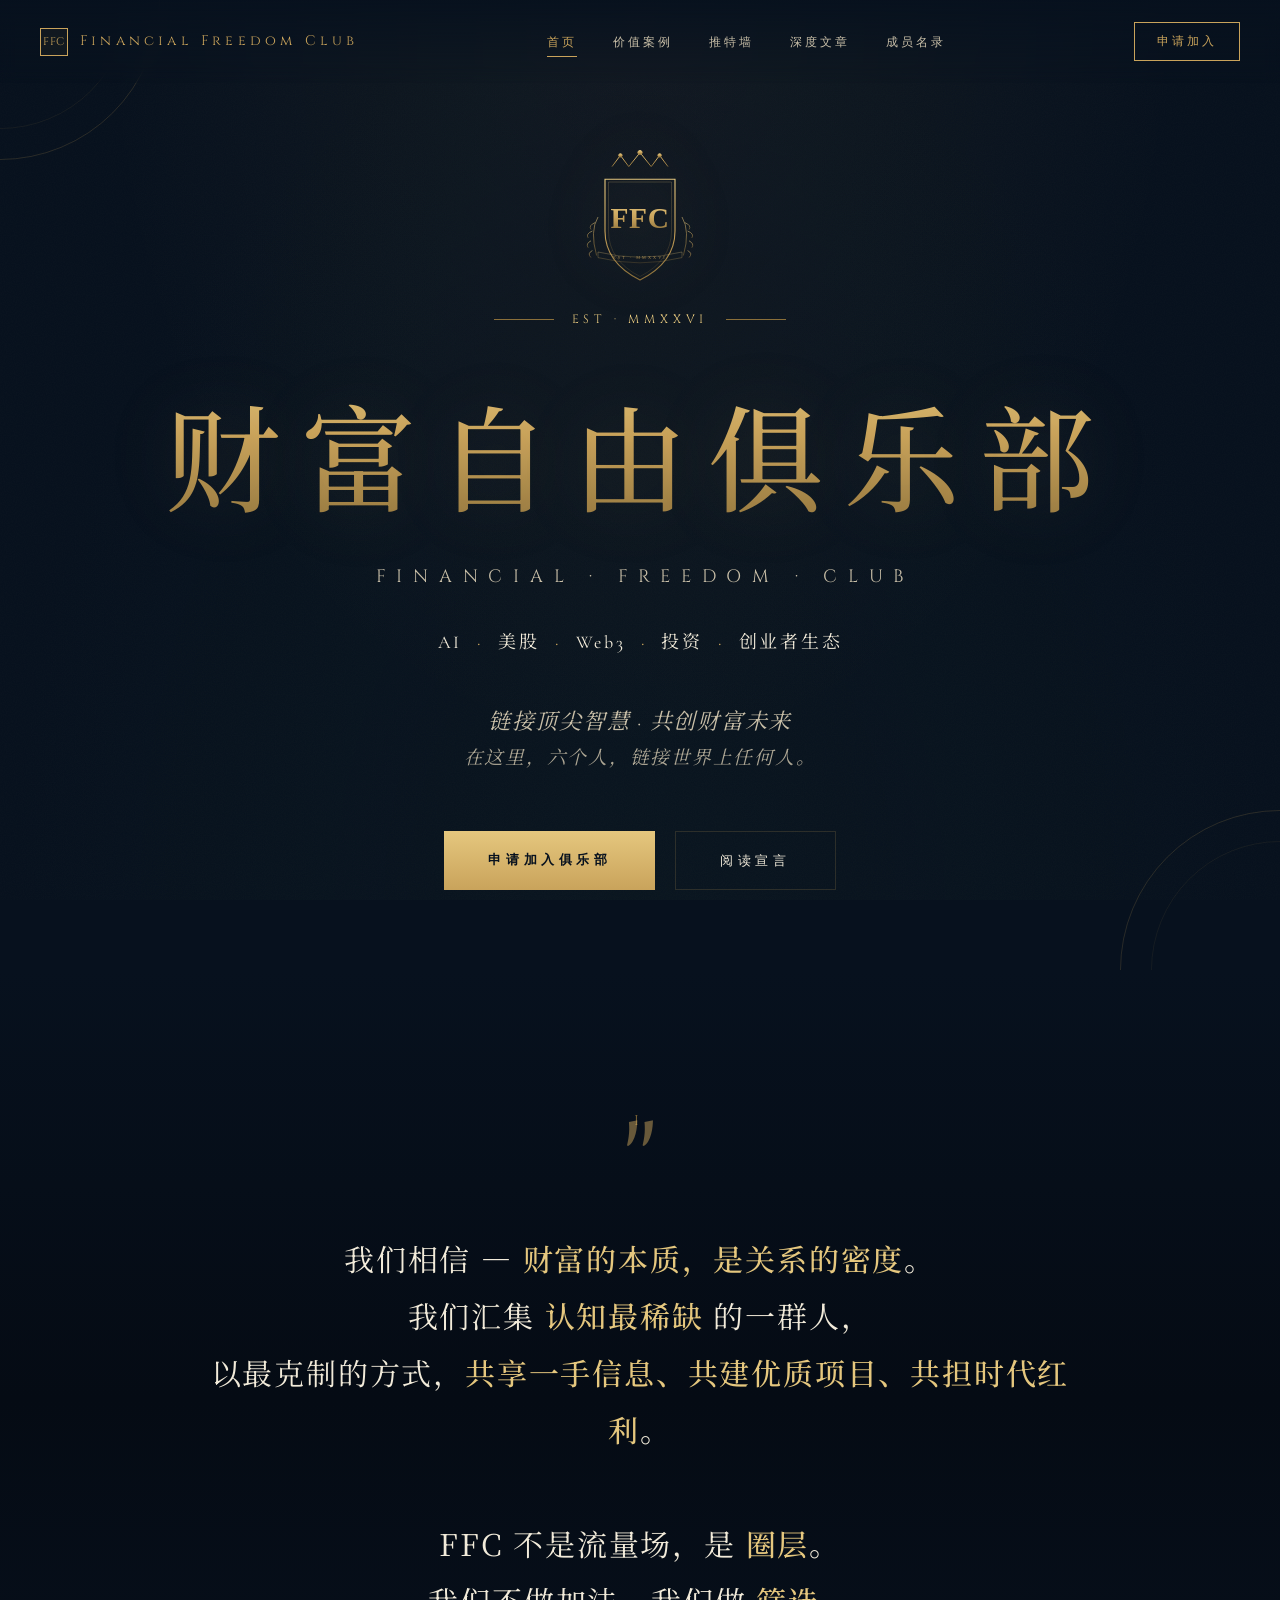
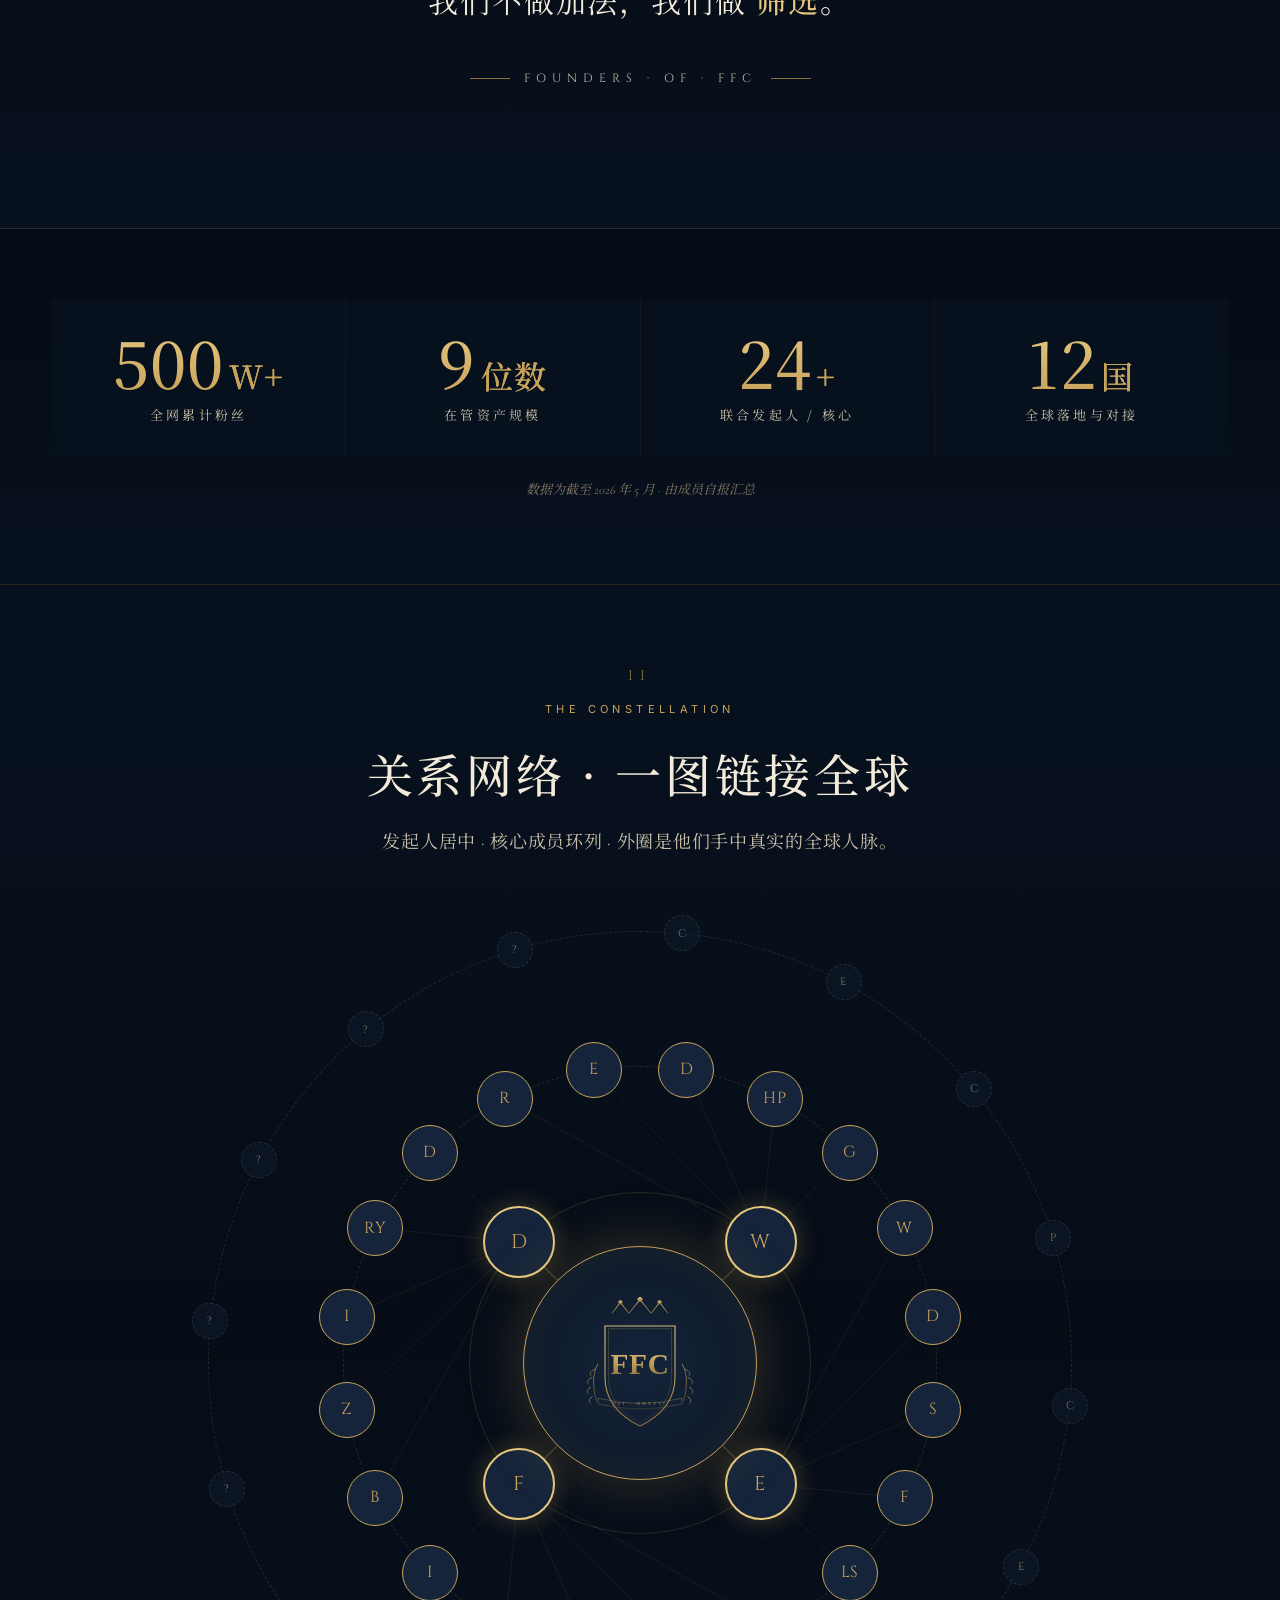
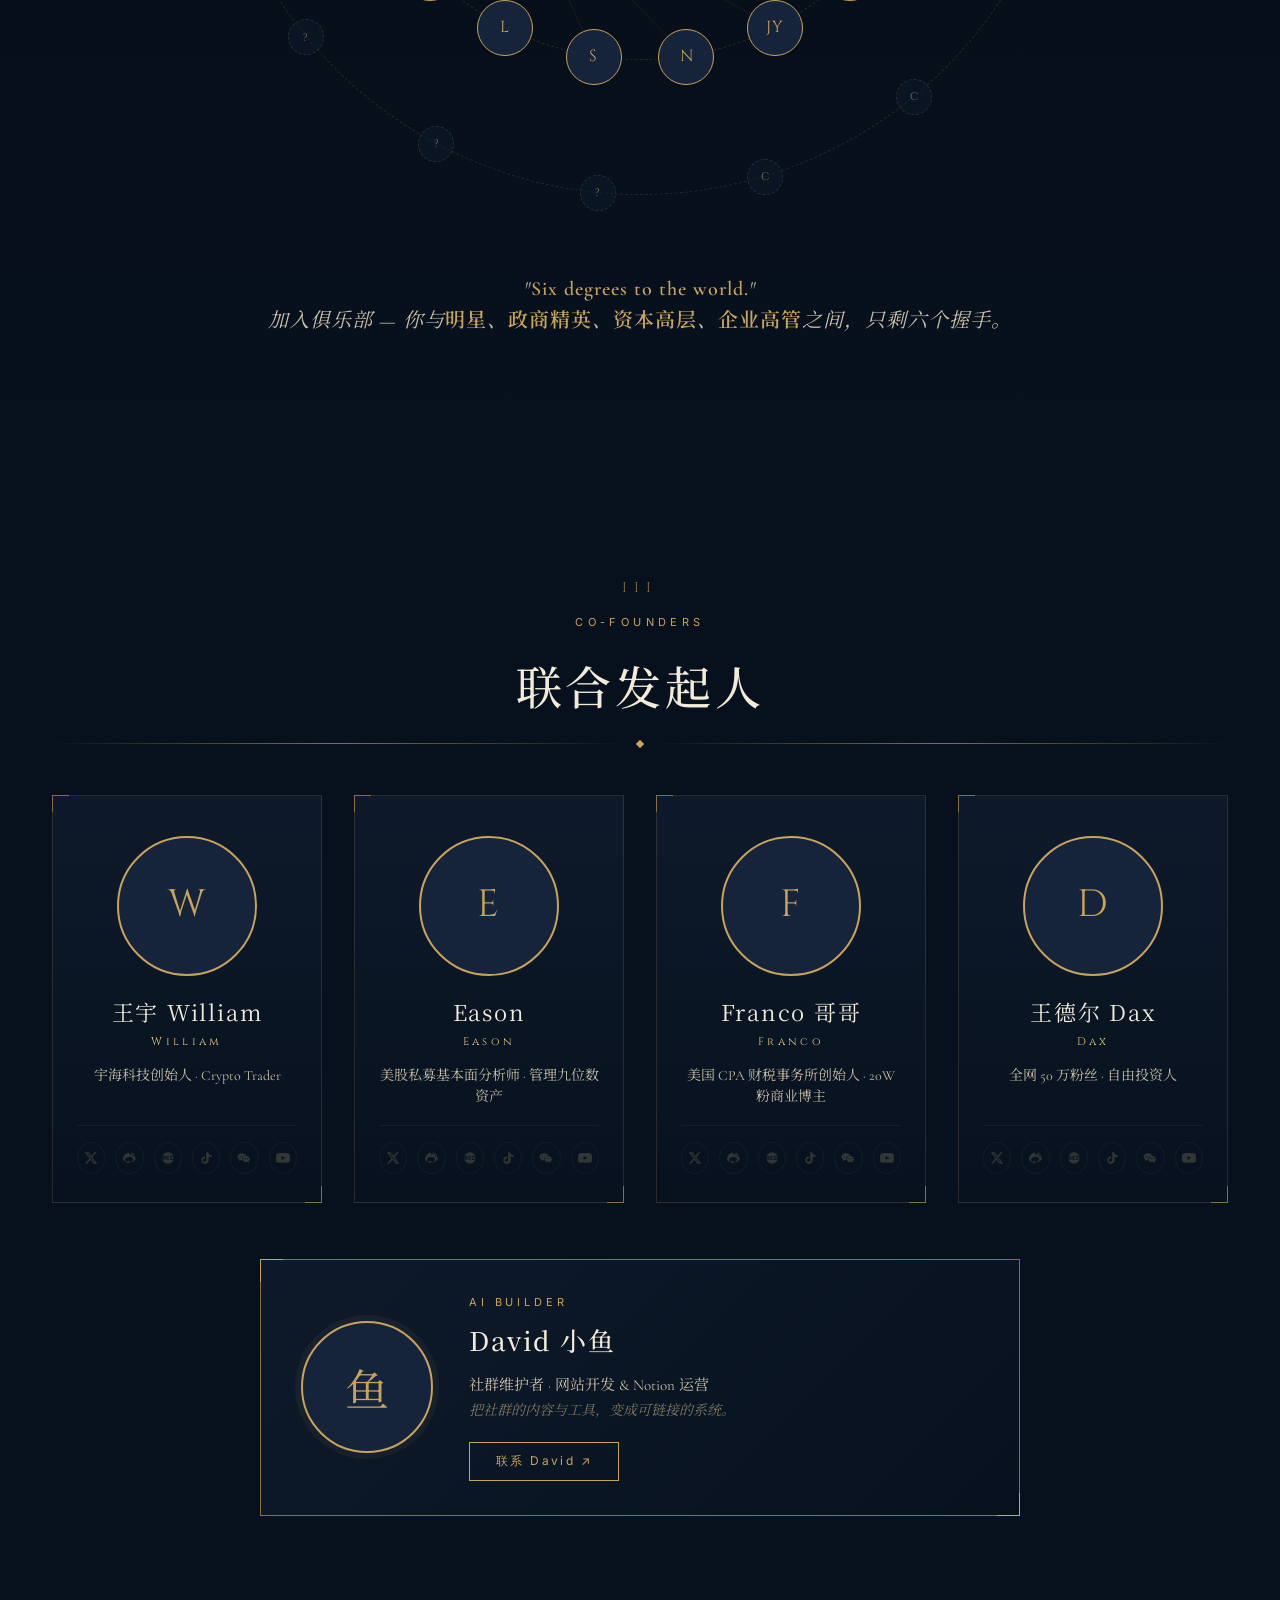
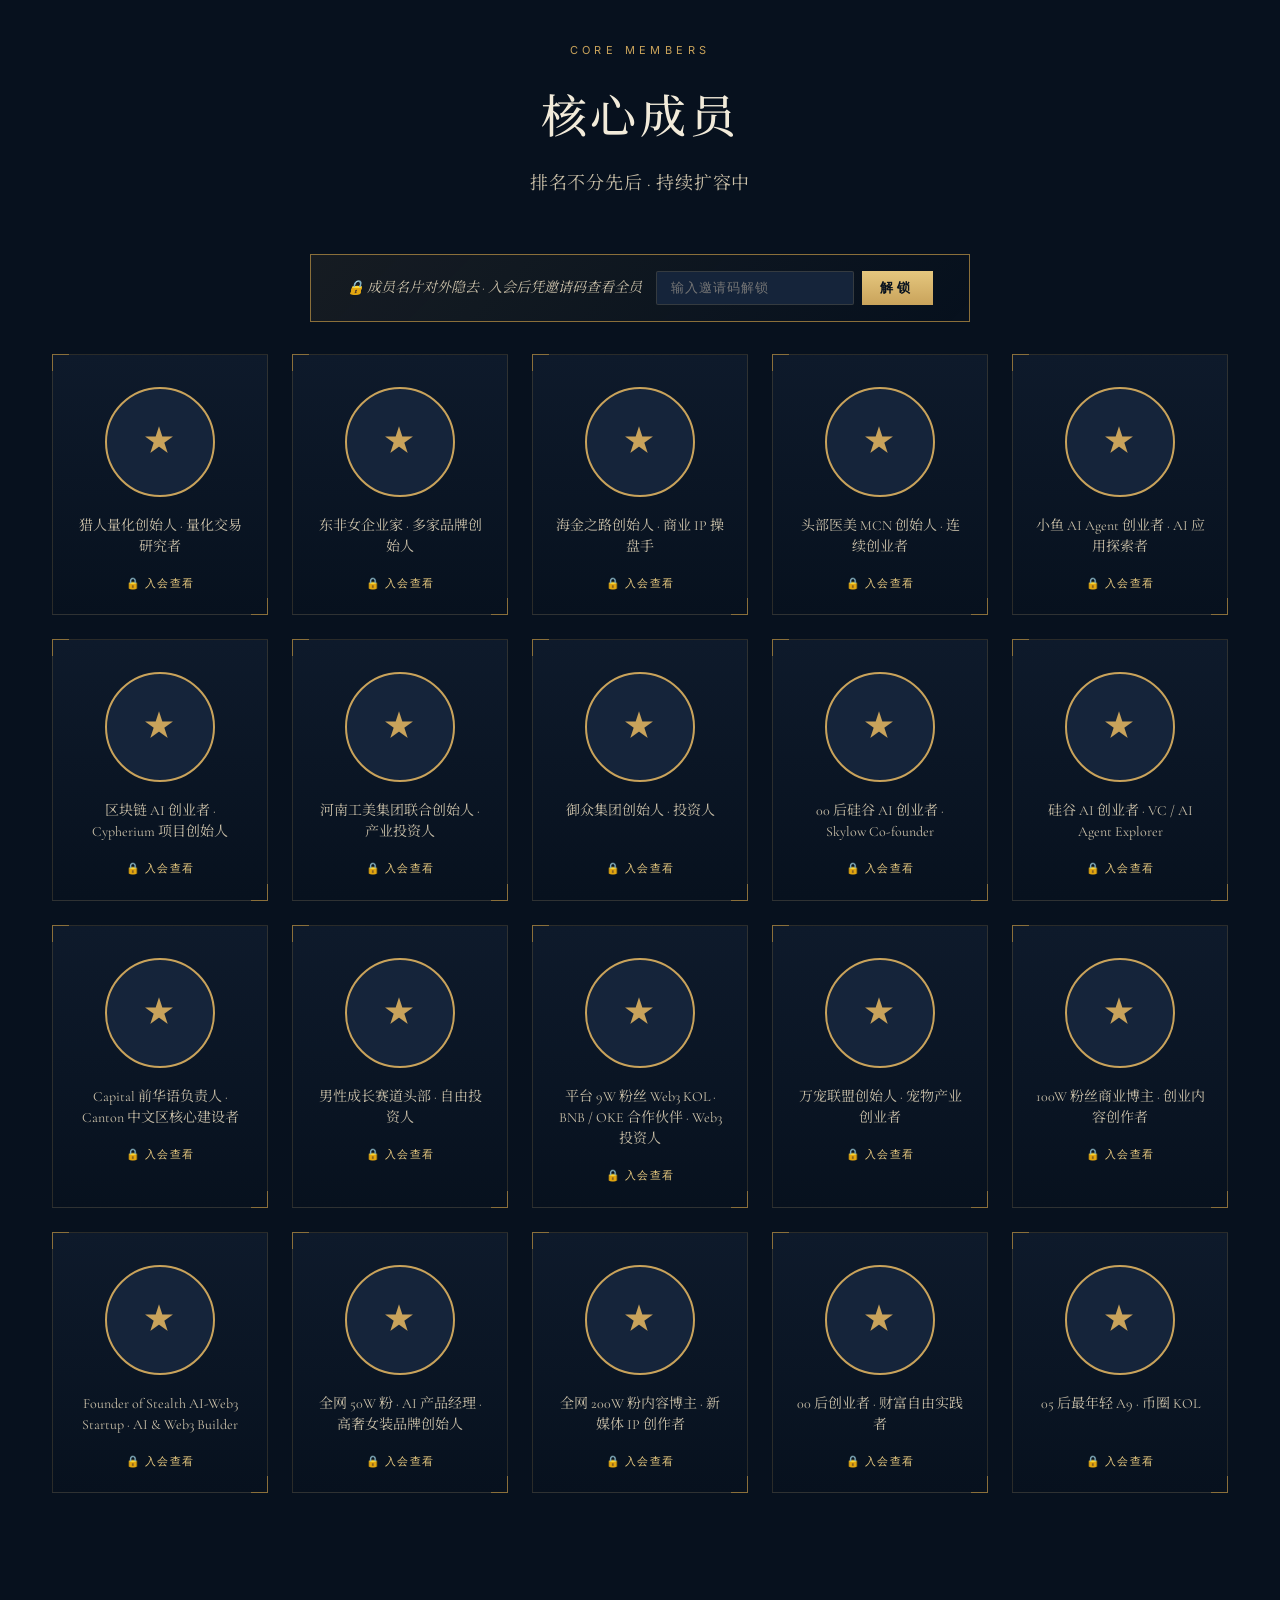
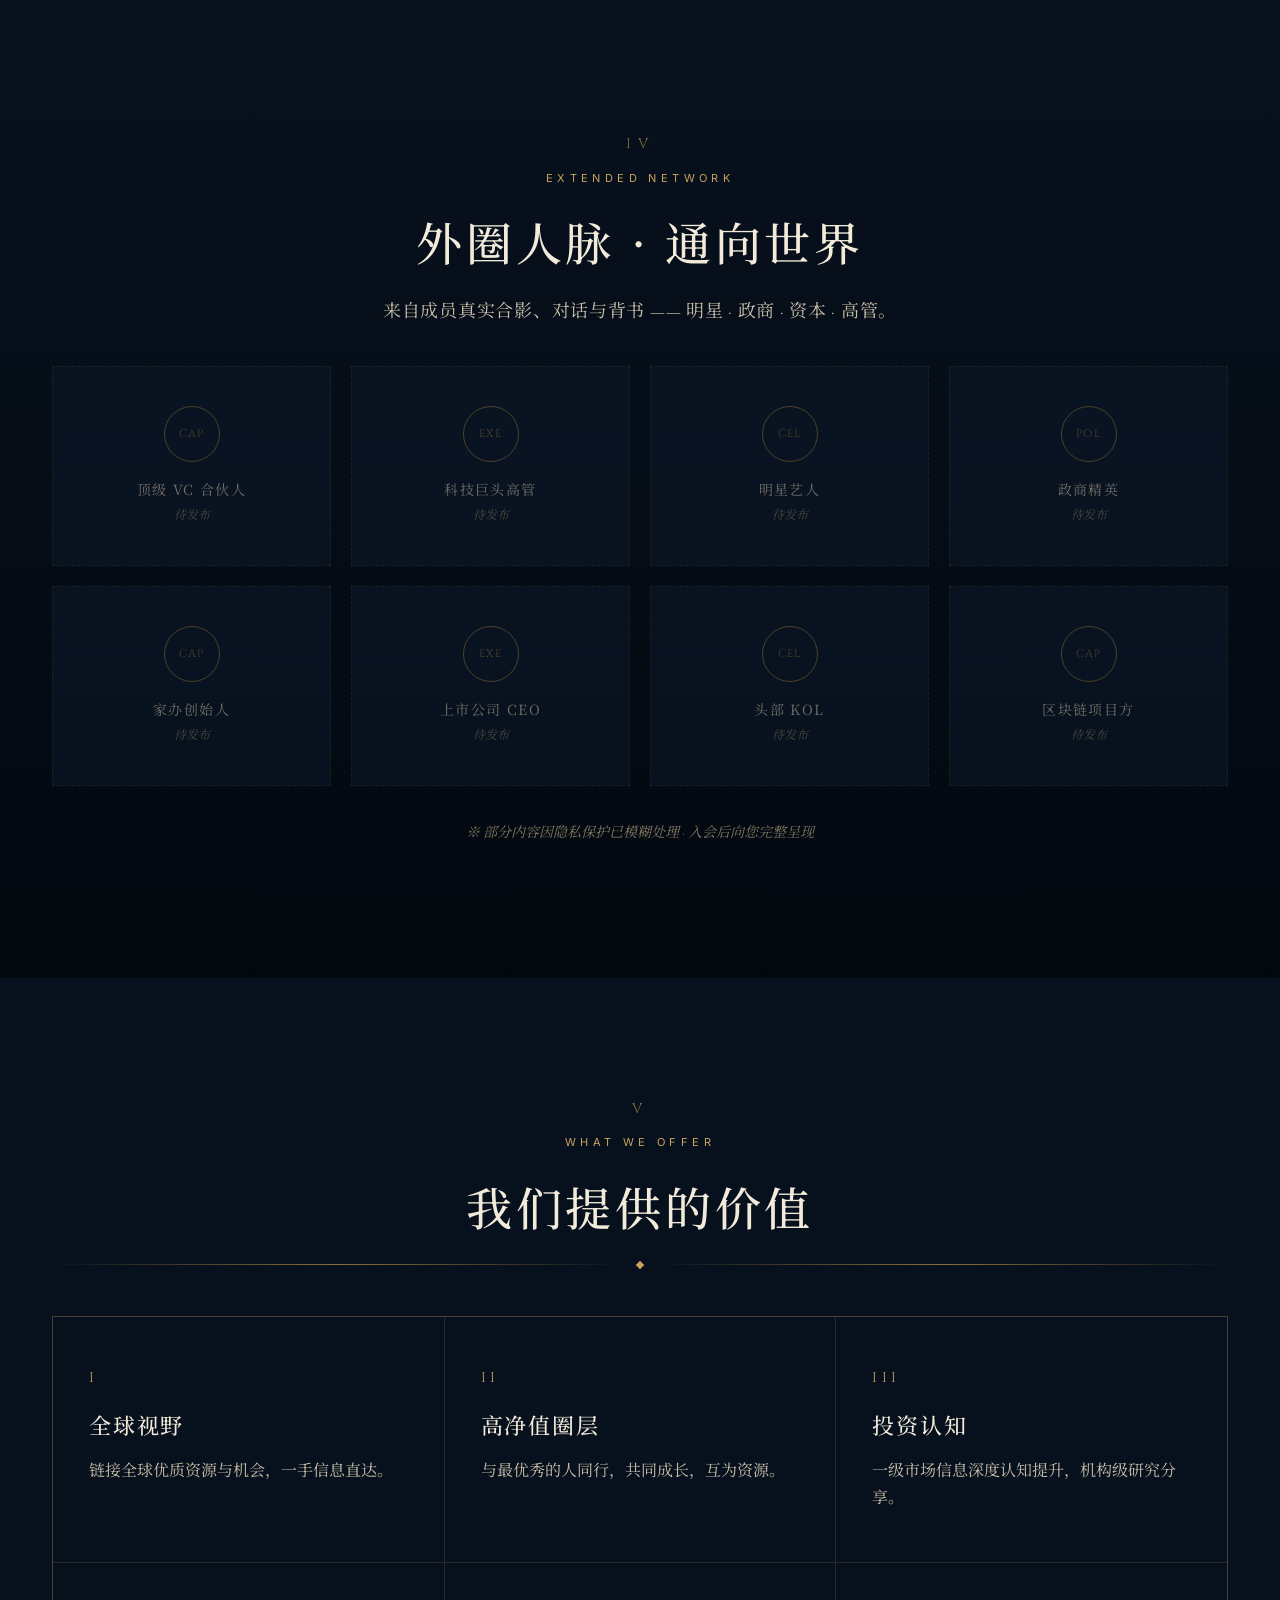
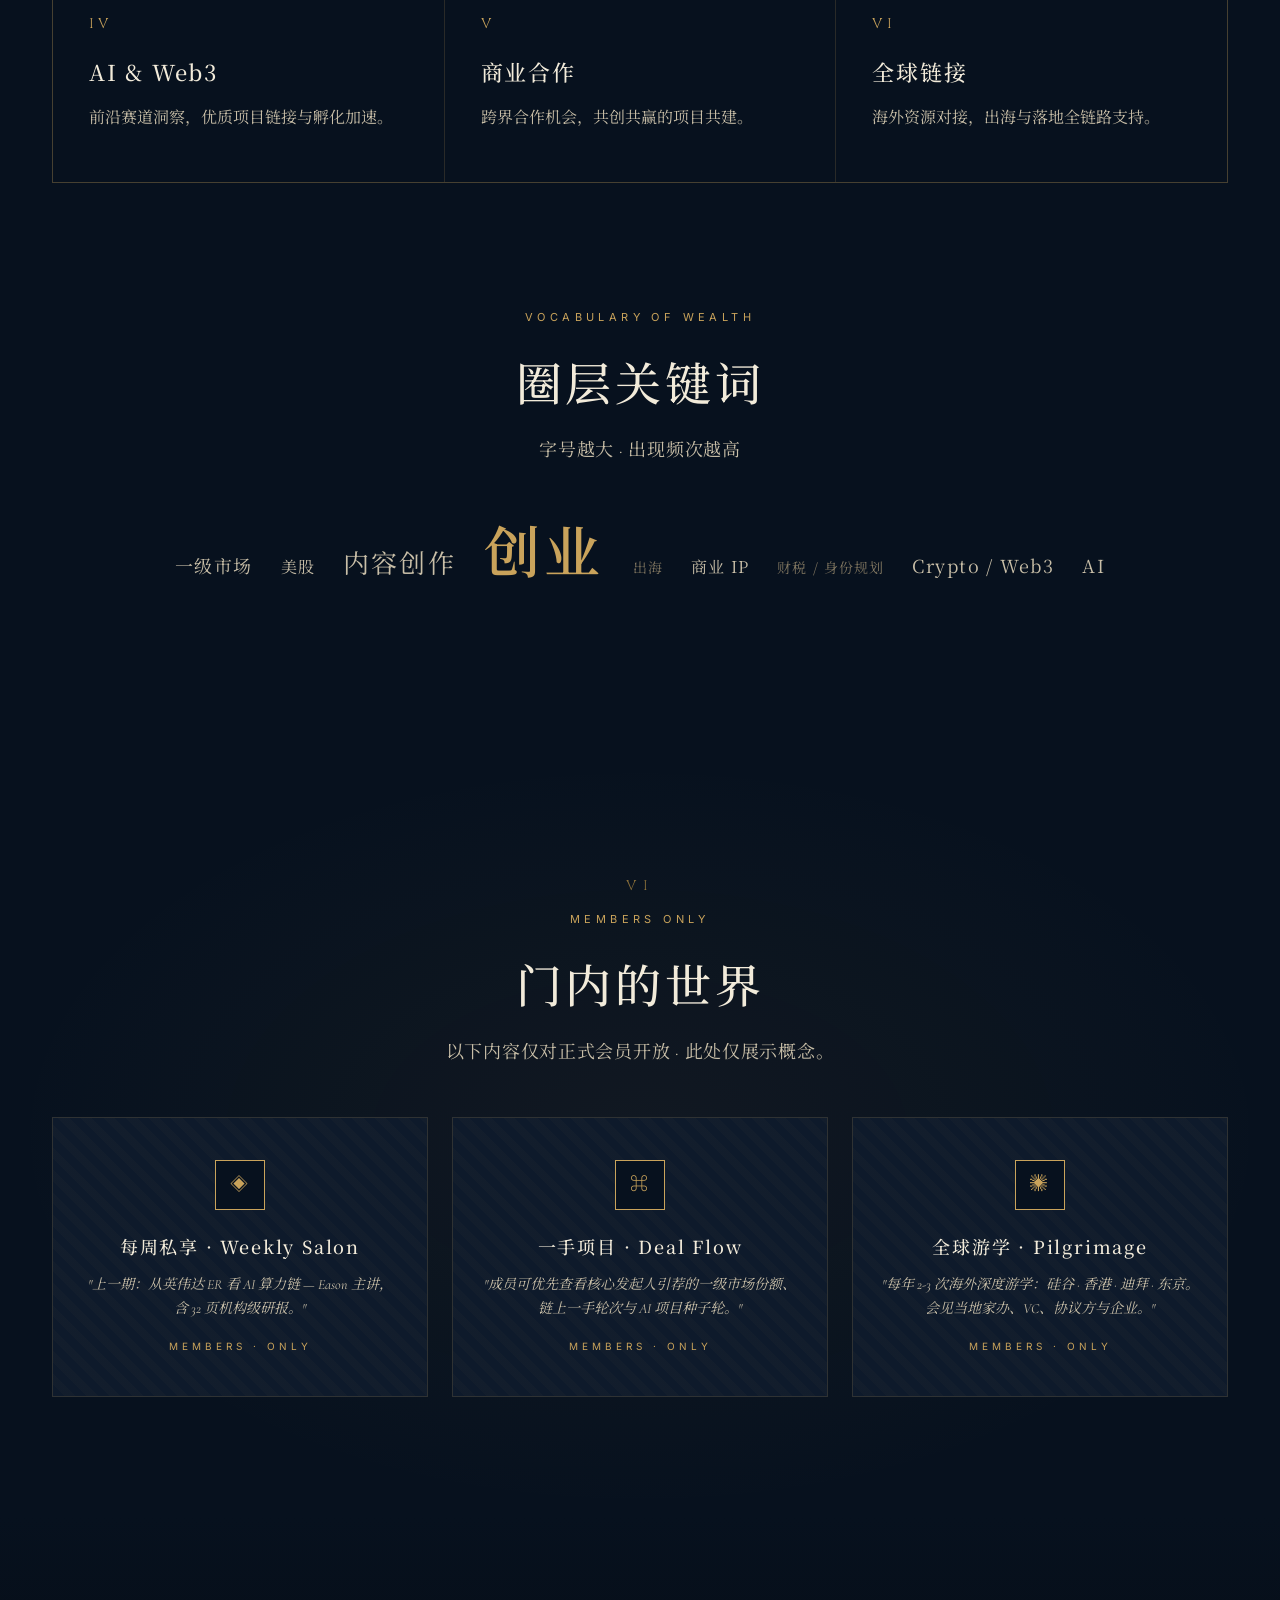
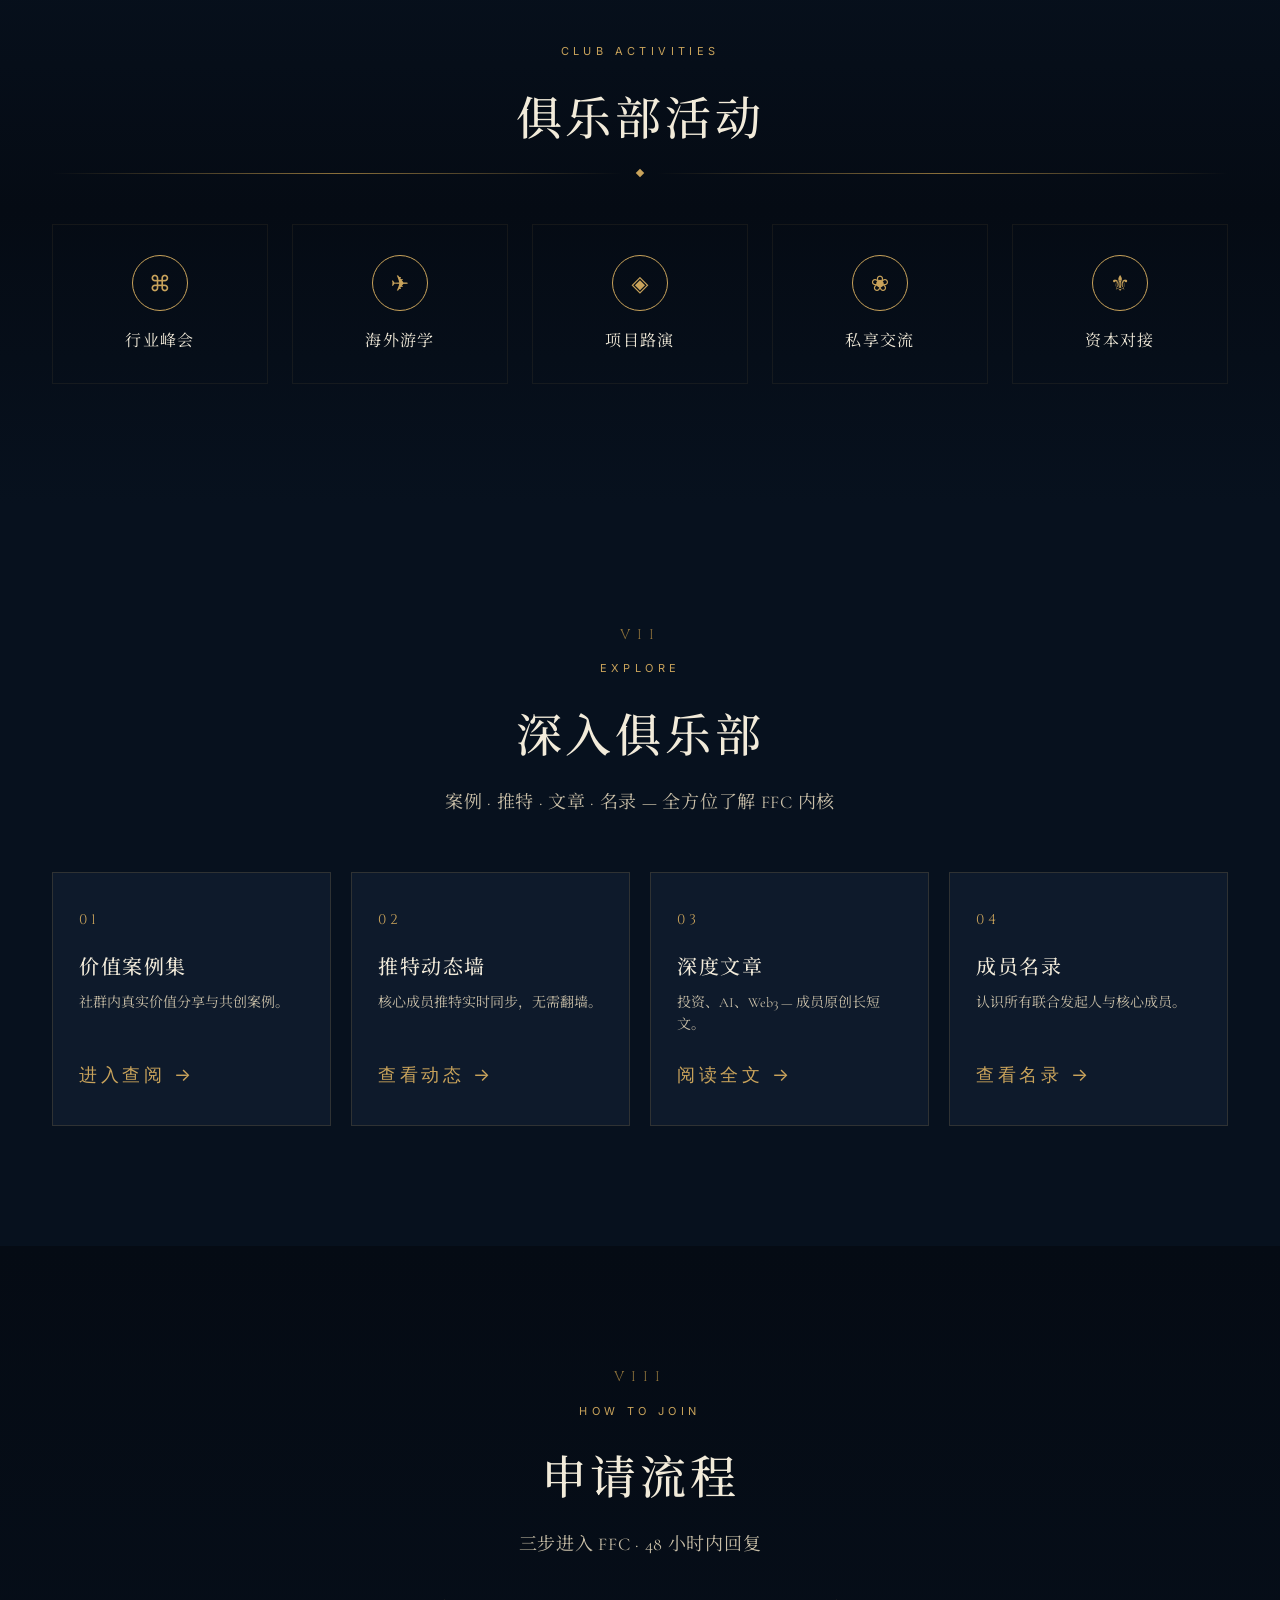
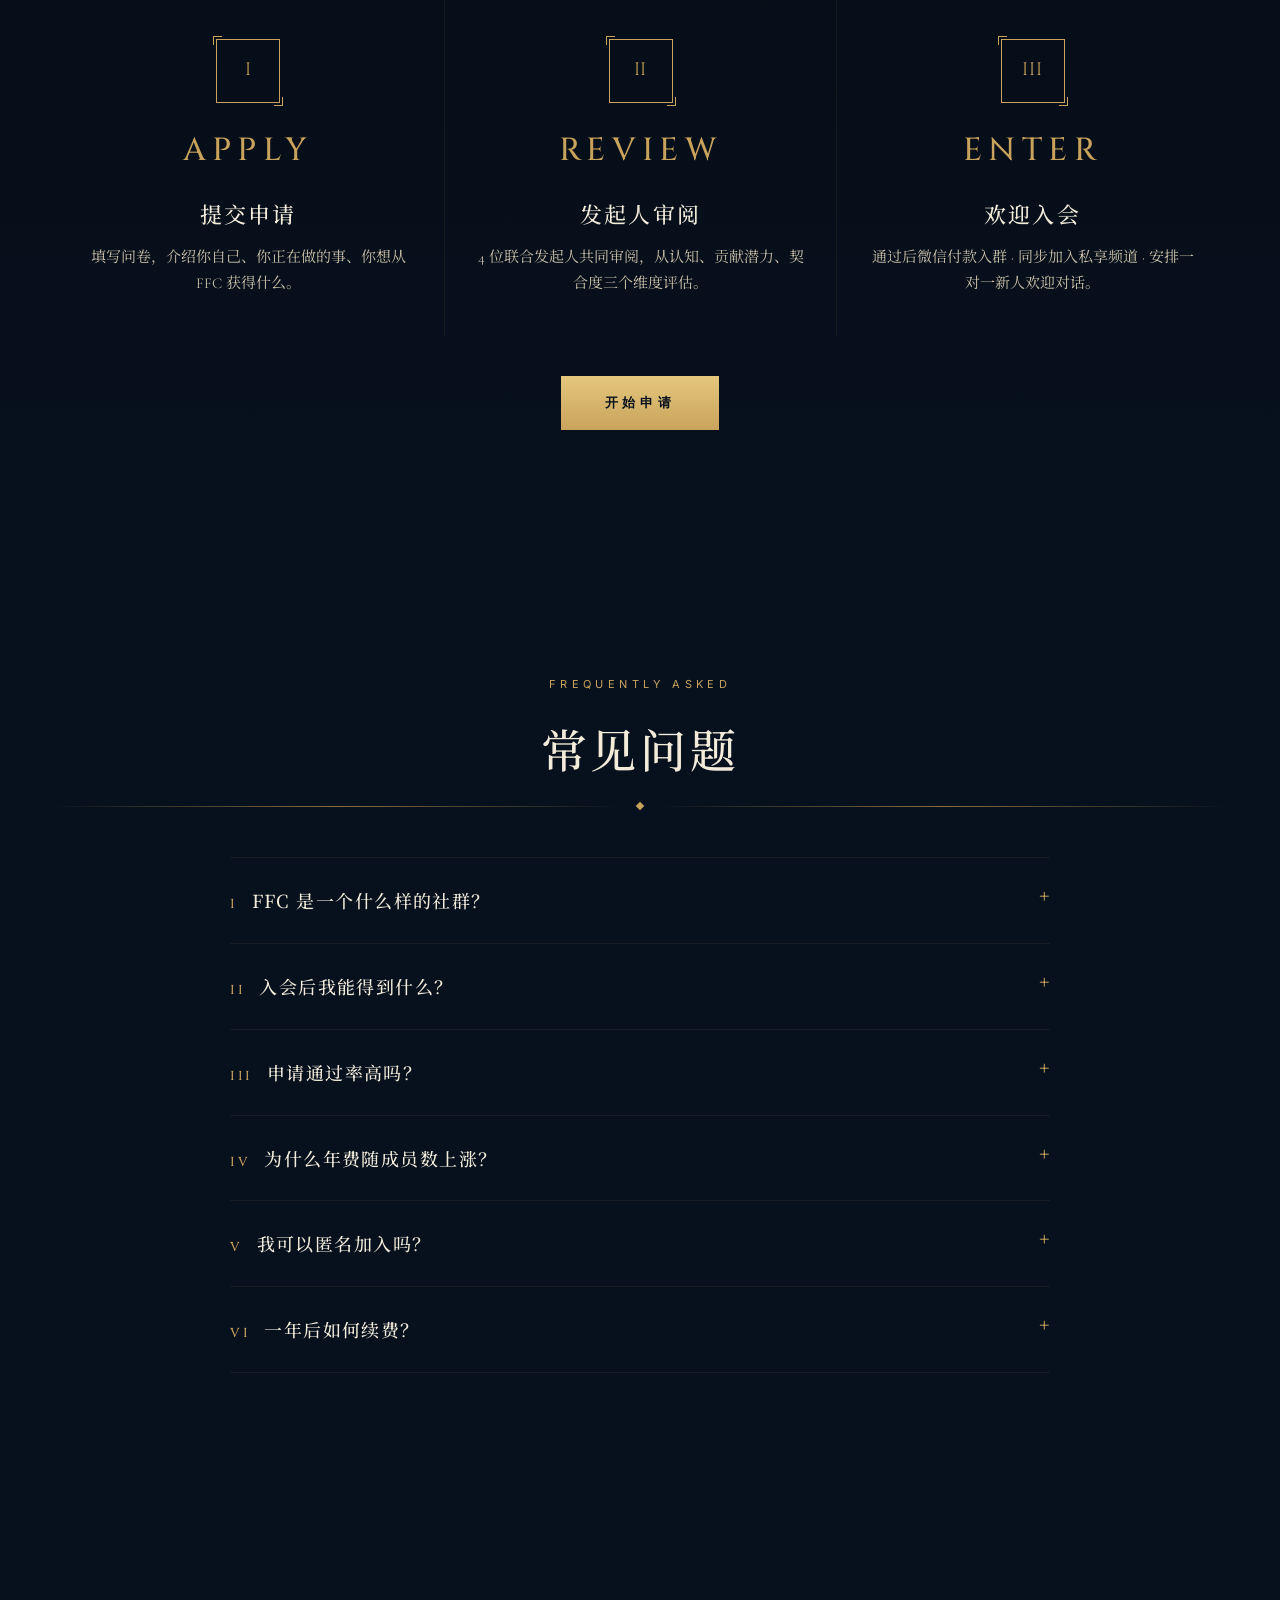
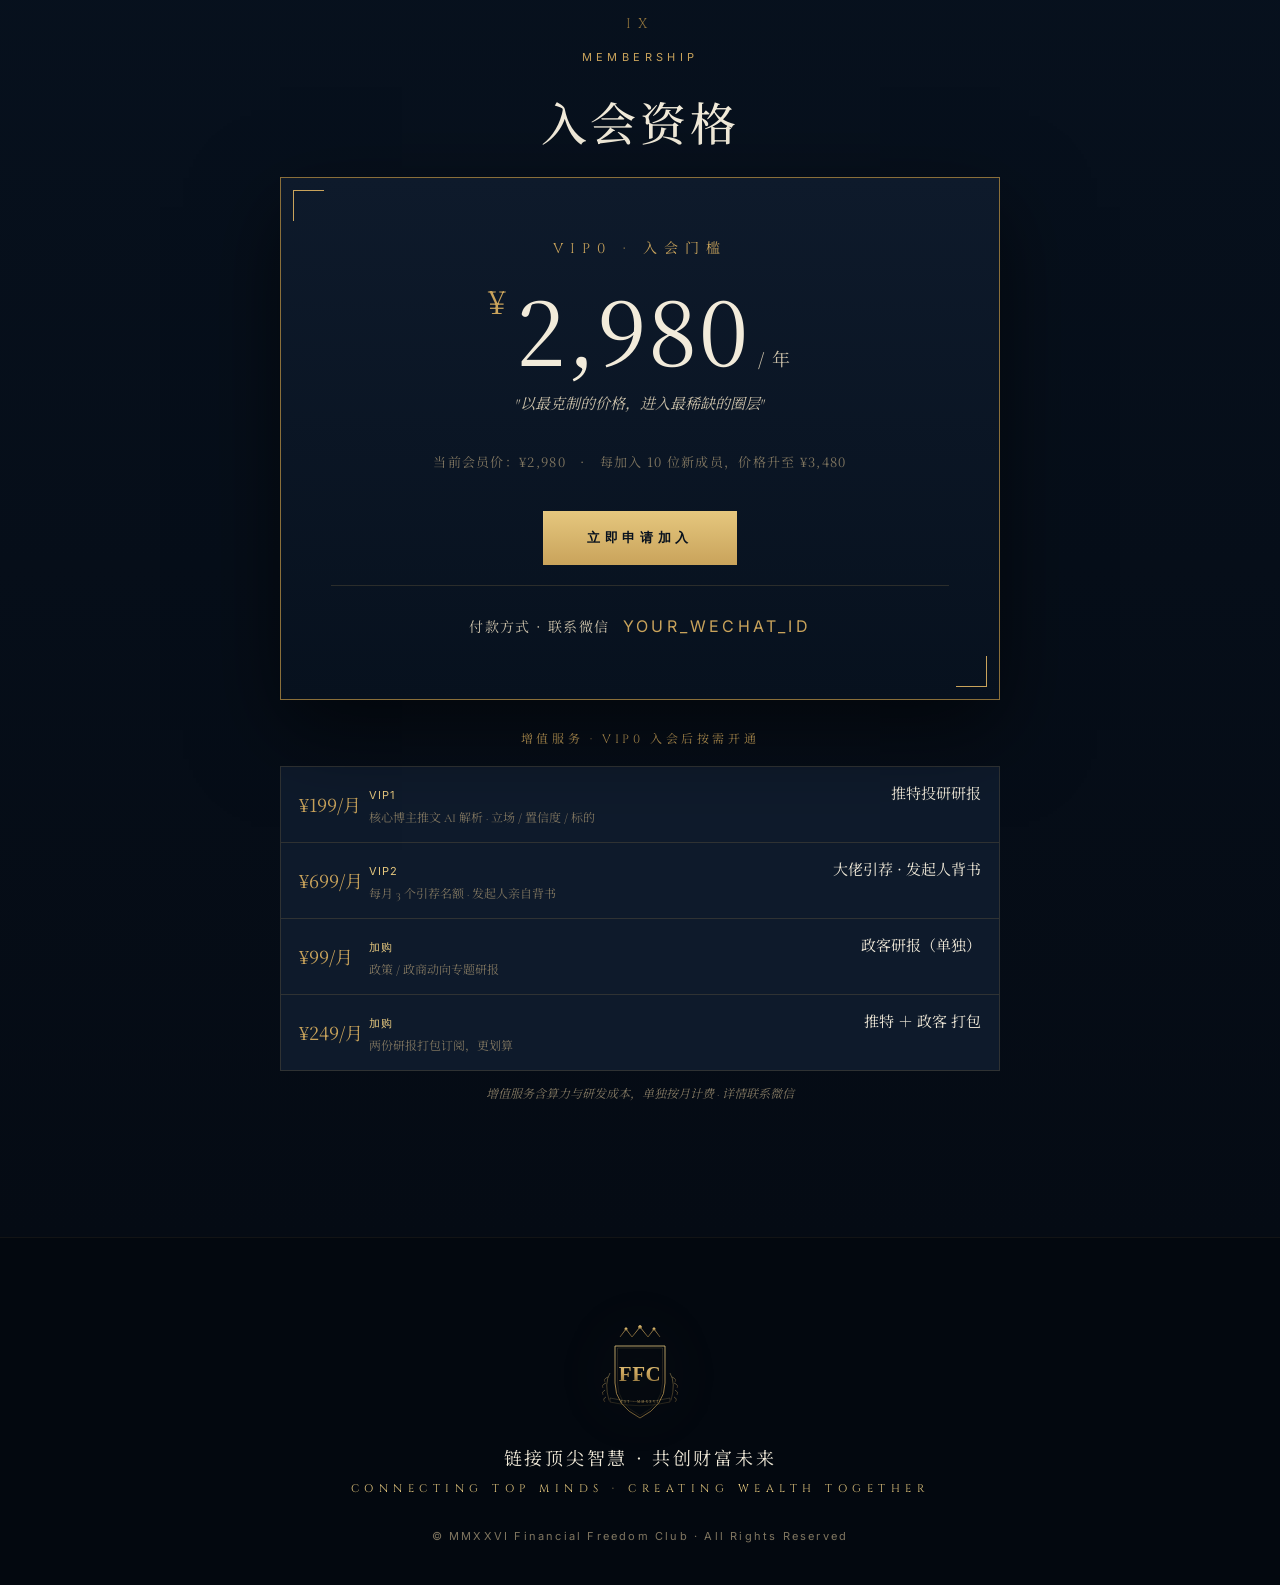
==== commit 4641acc7: "修复手机加载慢: Google字体换国内镜像(loli.net)+非阻塞加载" ====
--- a/index.html
+++ b/index.html
@@ -9,9 +9,11 @@
 <meta property="og:description" content="加入 FFC，六个人链接世界上任何人。" />
 <meta property="og:type" content="website" />
 <link rel="icon" type="image/svg+xml" href="assets/favicon.svg" />
-<link rel="preconnect" href="https://fonts.googleapis.com">
-<link rel="preconnect" href="https://fonts.gstatic.com" crossorigin>
-<link href="https://fonts.googleapis.com/css2?family=Cinzel:wght@400;500;600&family=Cormorant+Garamond:ital,wght@0,400;0,500;0,600;1,400;1,500&family=Inter:wght@400;500;600&family=Noto+Serif+SC:wght@400;500;600;700&display=swap" rel="stylesheet">
+<!-- 字体：国内可访问镜像(loli.net) + 非阻塞加载，连不上字体也先渲染页面 -->
+<link rel="preconnect" href="https://fonts.loli.net" crossorigin>
+<link rel="preconnect" href="https://gstatic.loli.net" crossorigin>
+<link rel="stylesheet" href="https://fonts.loli.net/css2?family=Cinzel:wght@400;500;600&family=Cormorant+Garamond:ital,wght@0,400;0,500;0,600;1,400;1,500&family=Inter:wght@400;500;600&family=Noto+Serif+SC:wght@400;500;600;700&display=swap" media="print" onload="this.media='all'">
+<noscript><link rel="stylesheet" href="https://fonts.loli.net/css2?family=Cinzel:wght@400;500;600&family=Cormorant+Garamond:ital,wght@0,400;0,500;0,600;1,400;1,500&family=Inter:wght@400;500;600&family=Noto+Serif+SC:wght@400;500;600;700&display=swap"></noscript>
 <link rel="stylesheet" href="assets/style.css" />
 <link rel="stylesheet" href="assets/subpage.css" />
 </head>
